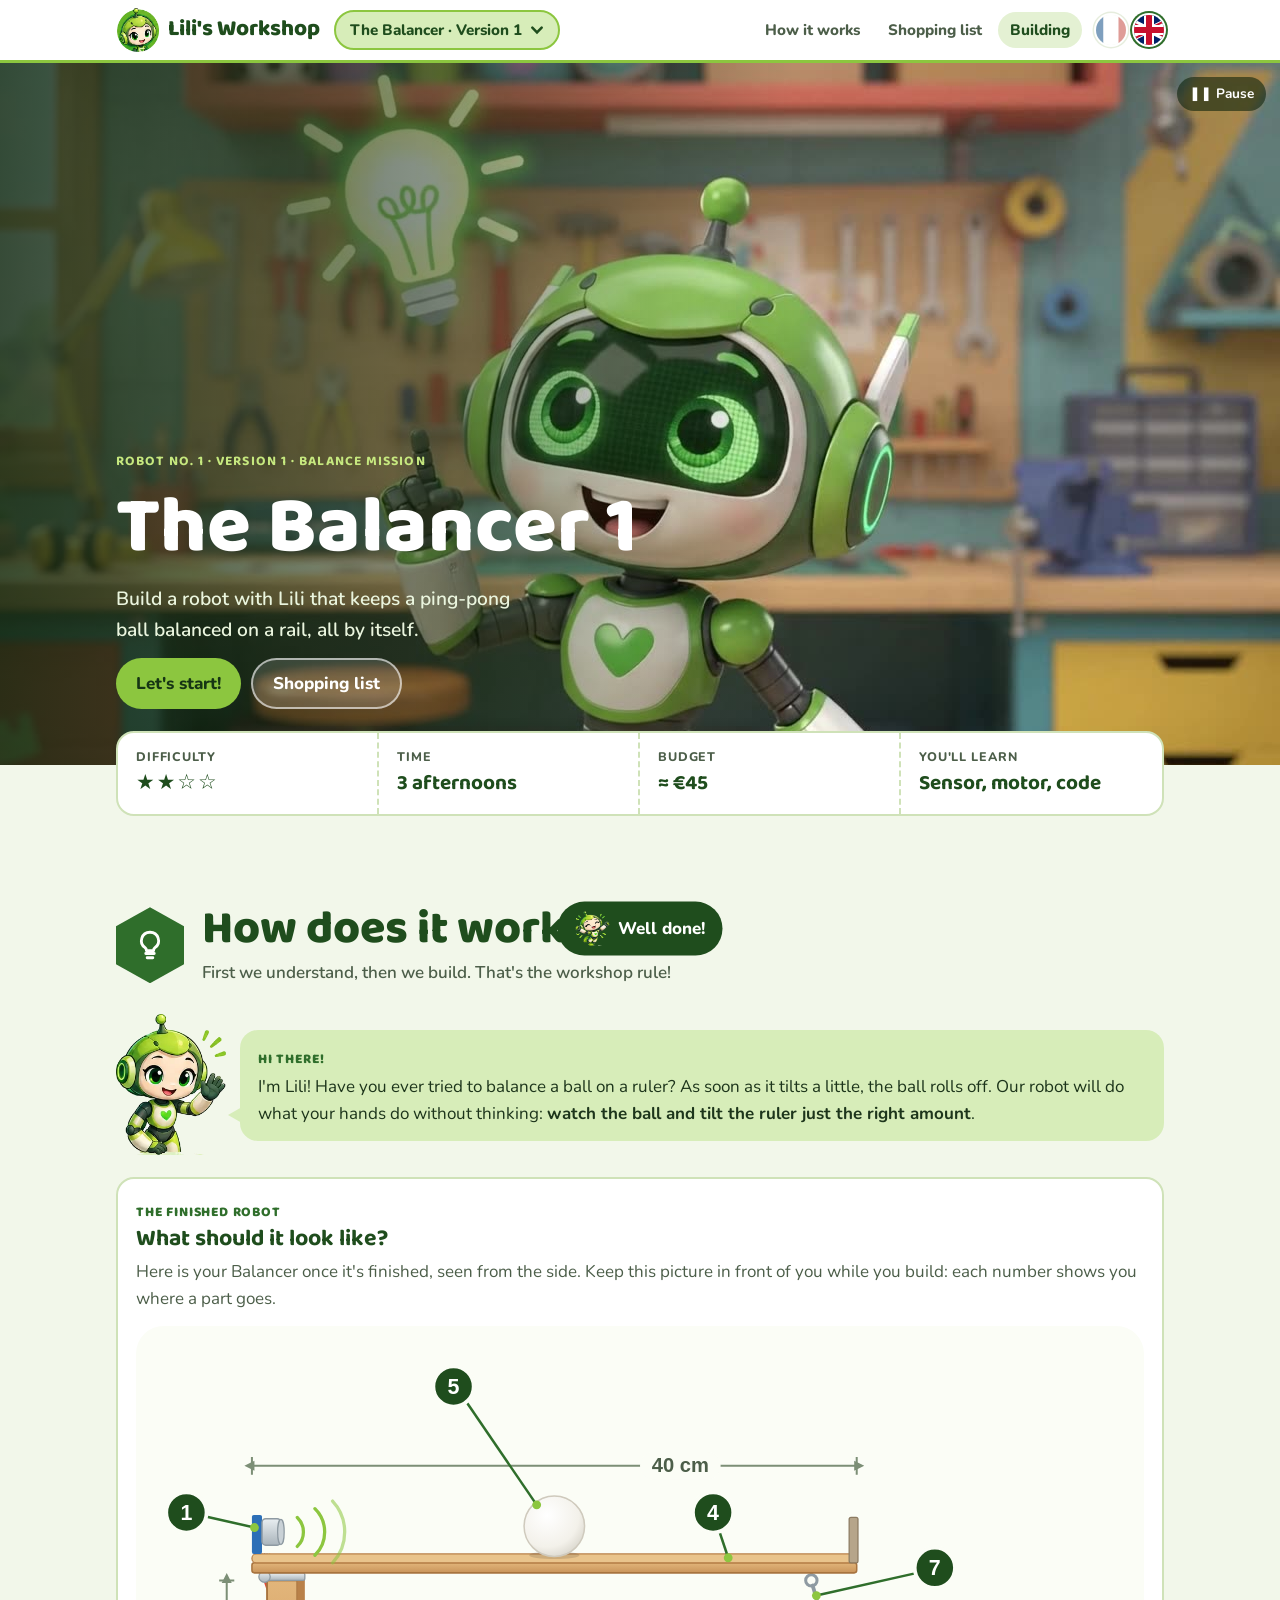
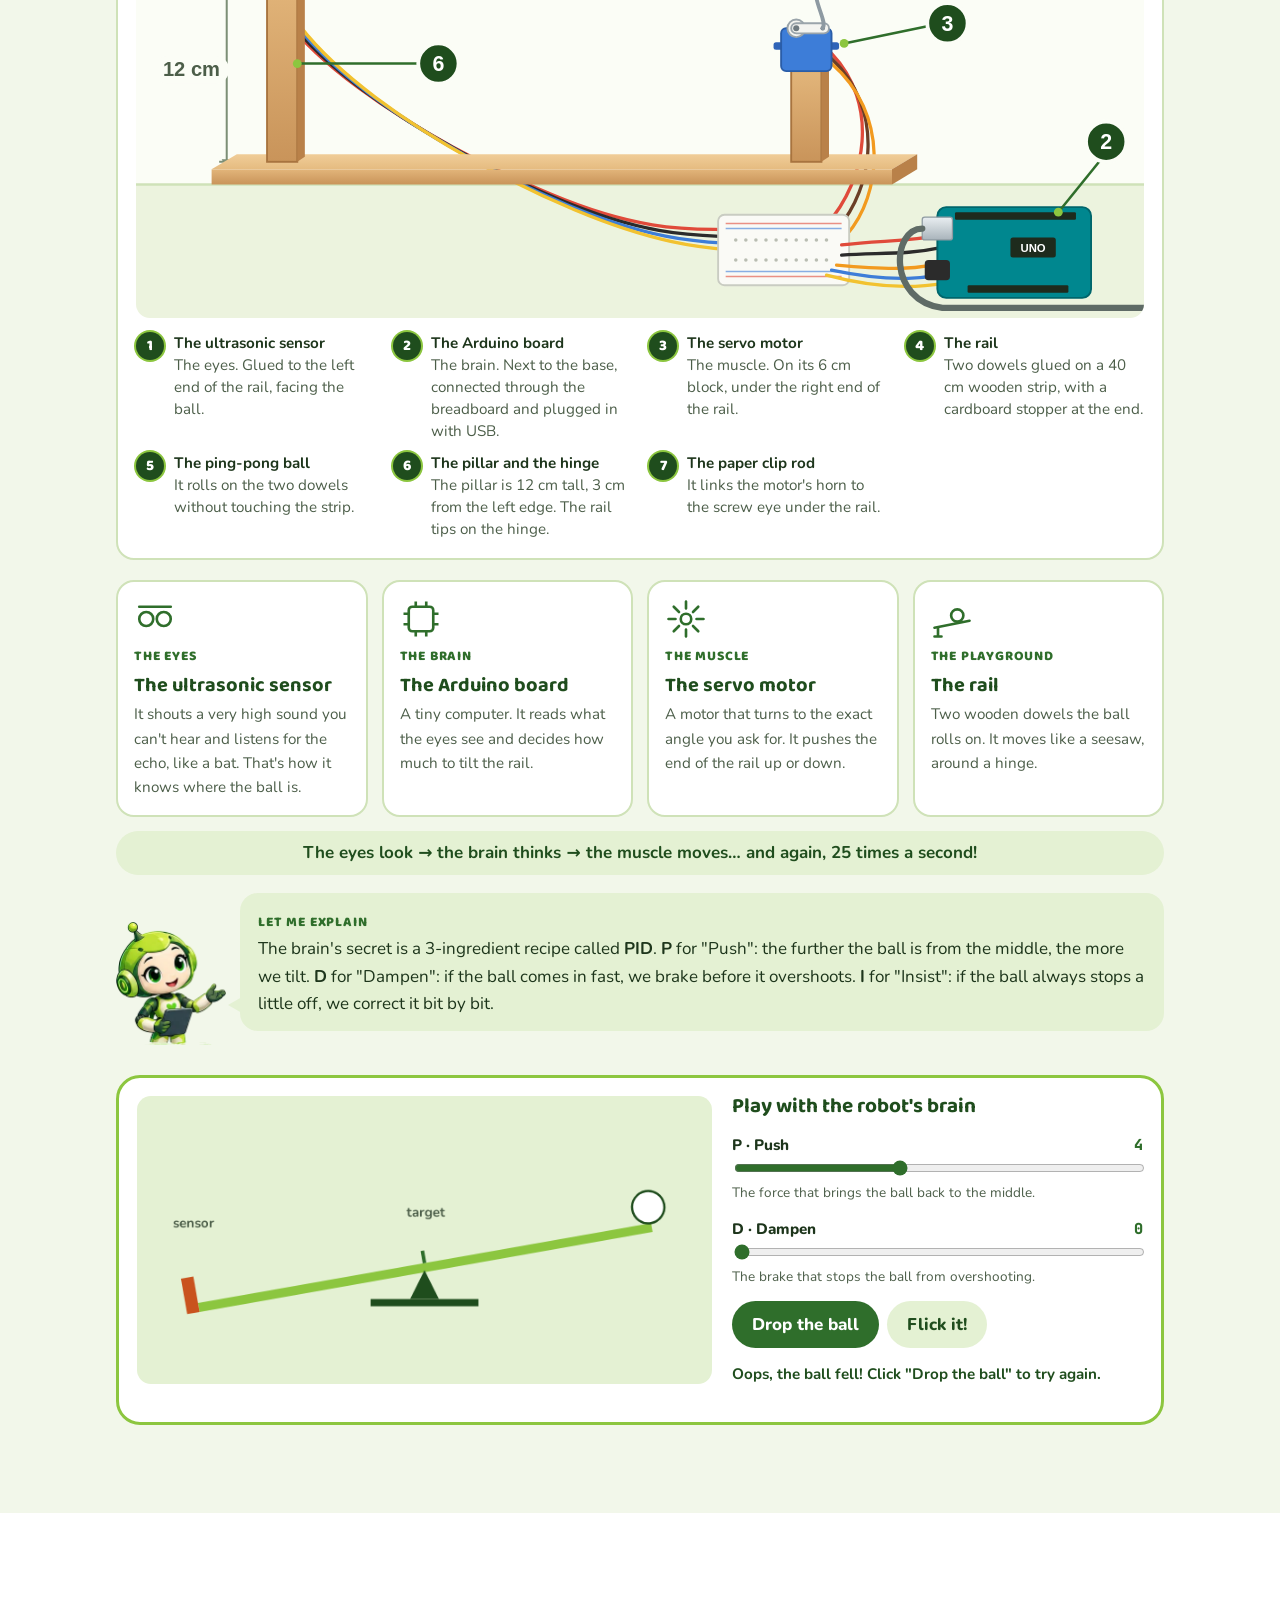
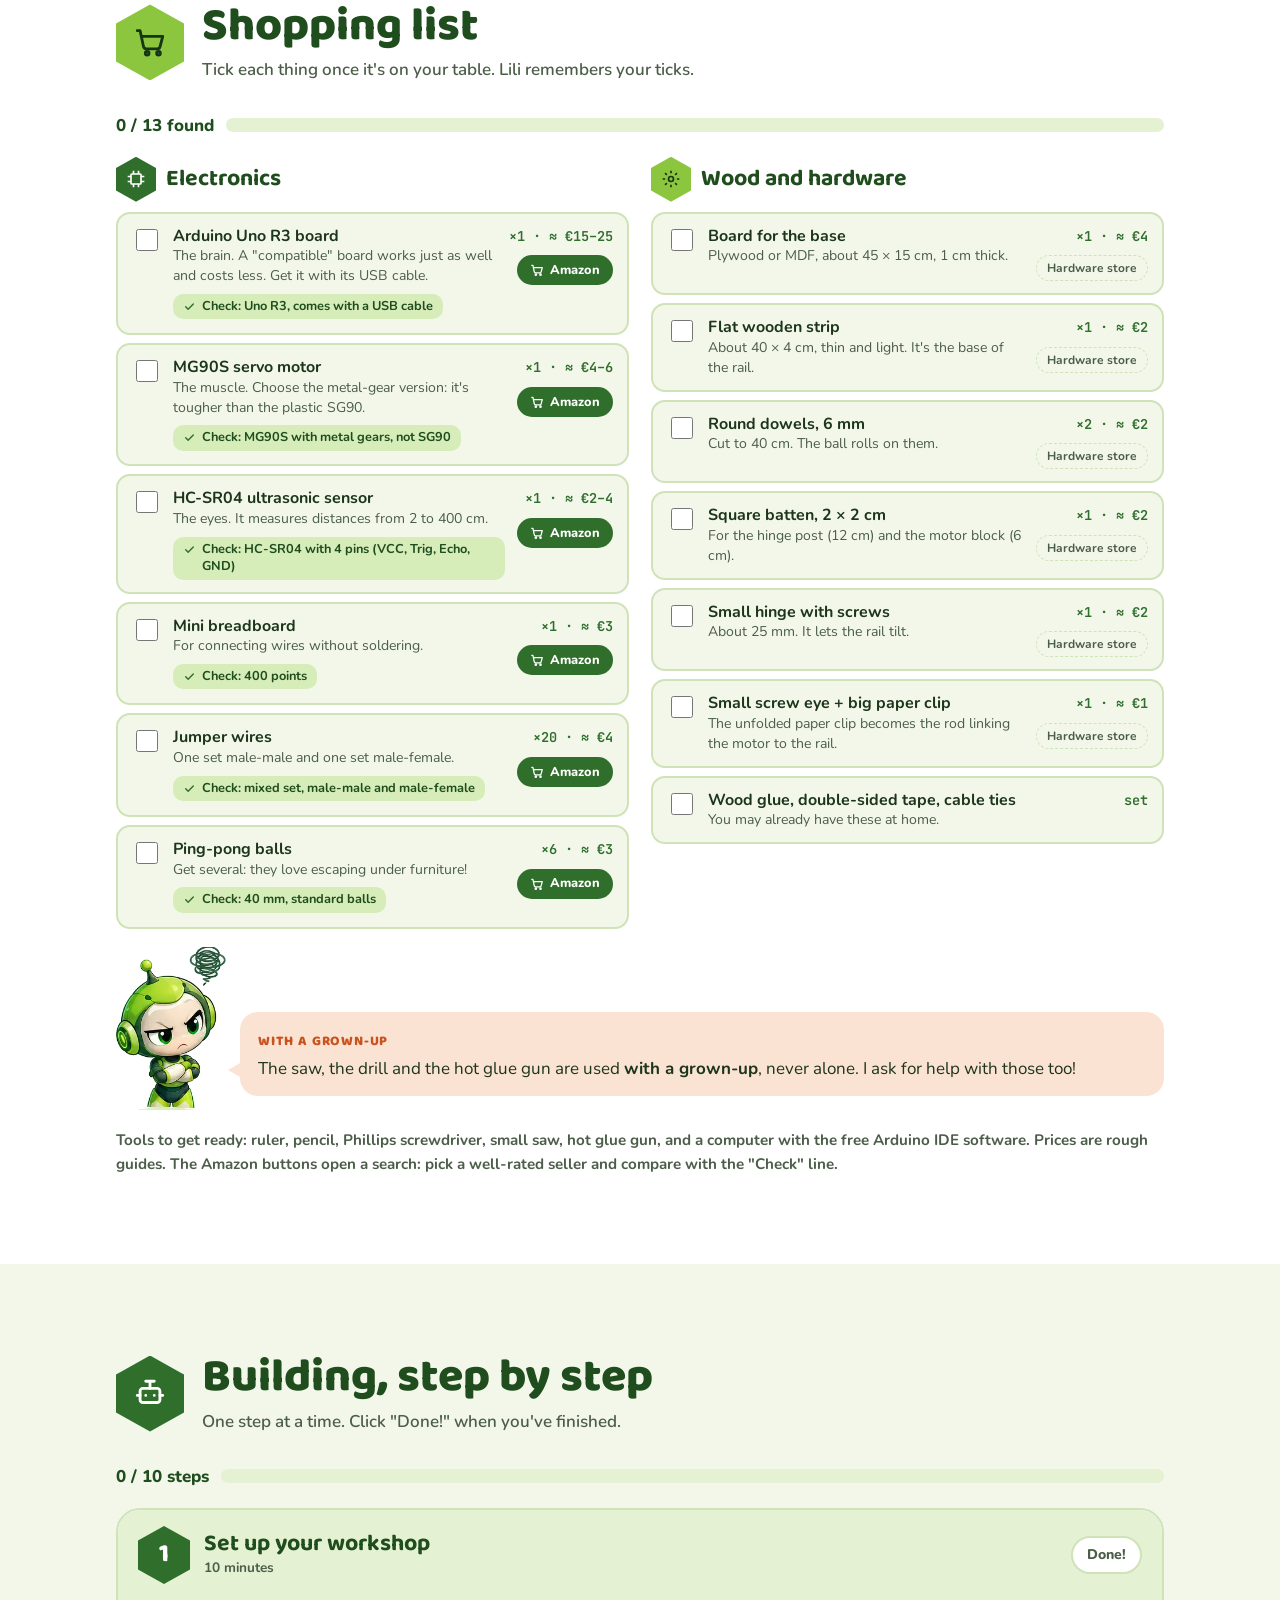
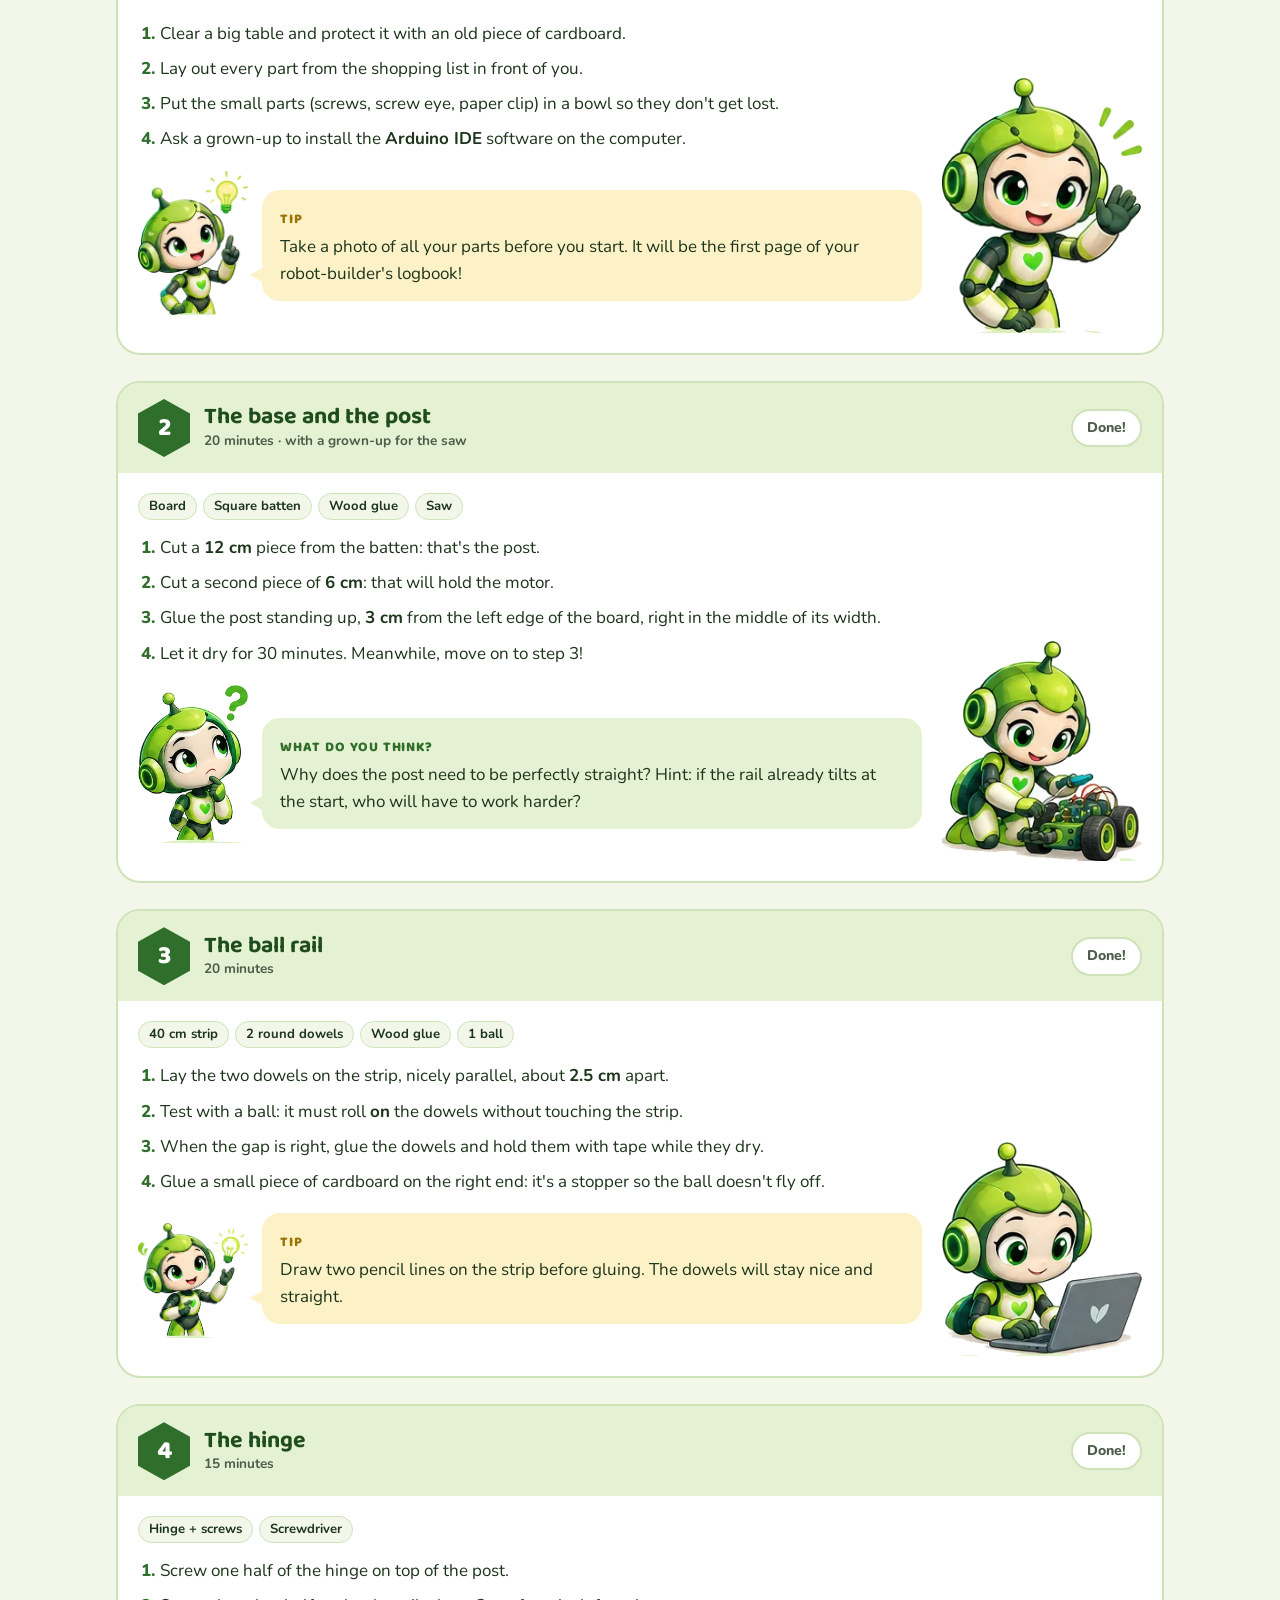
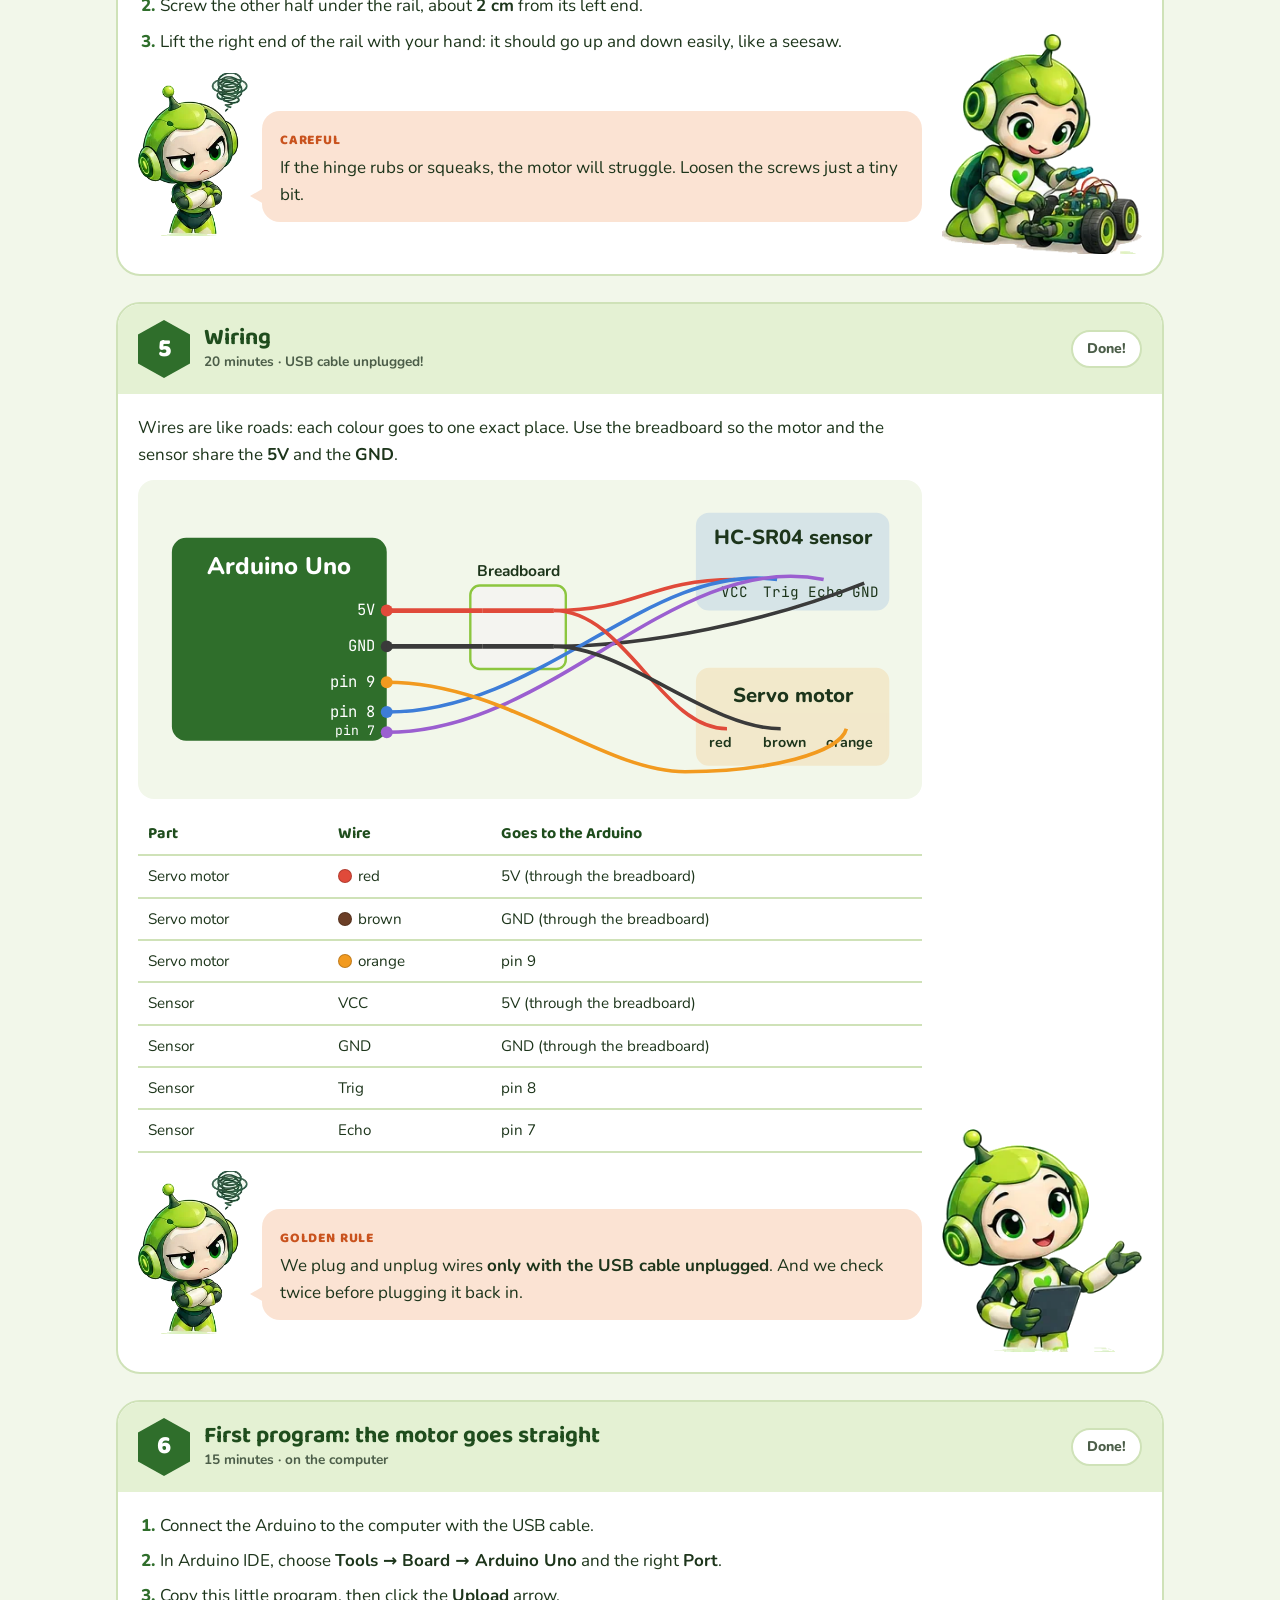
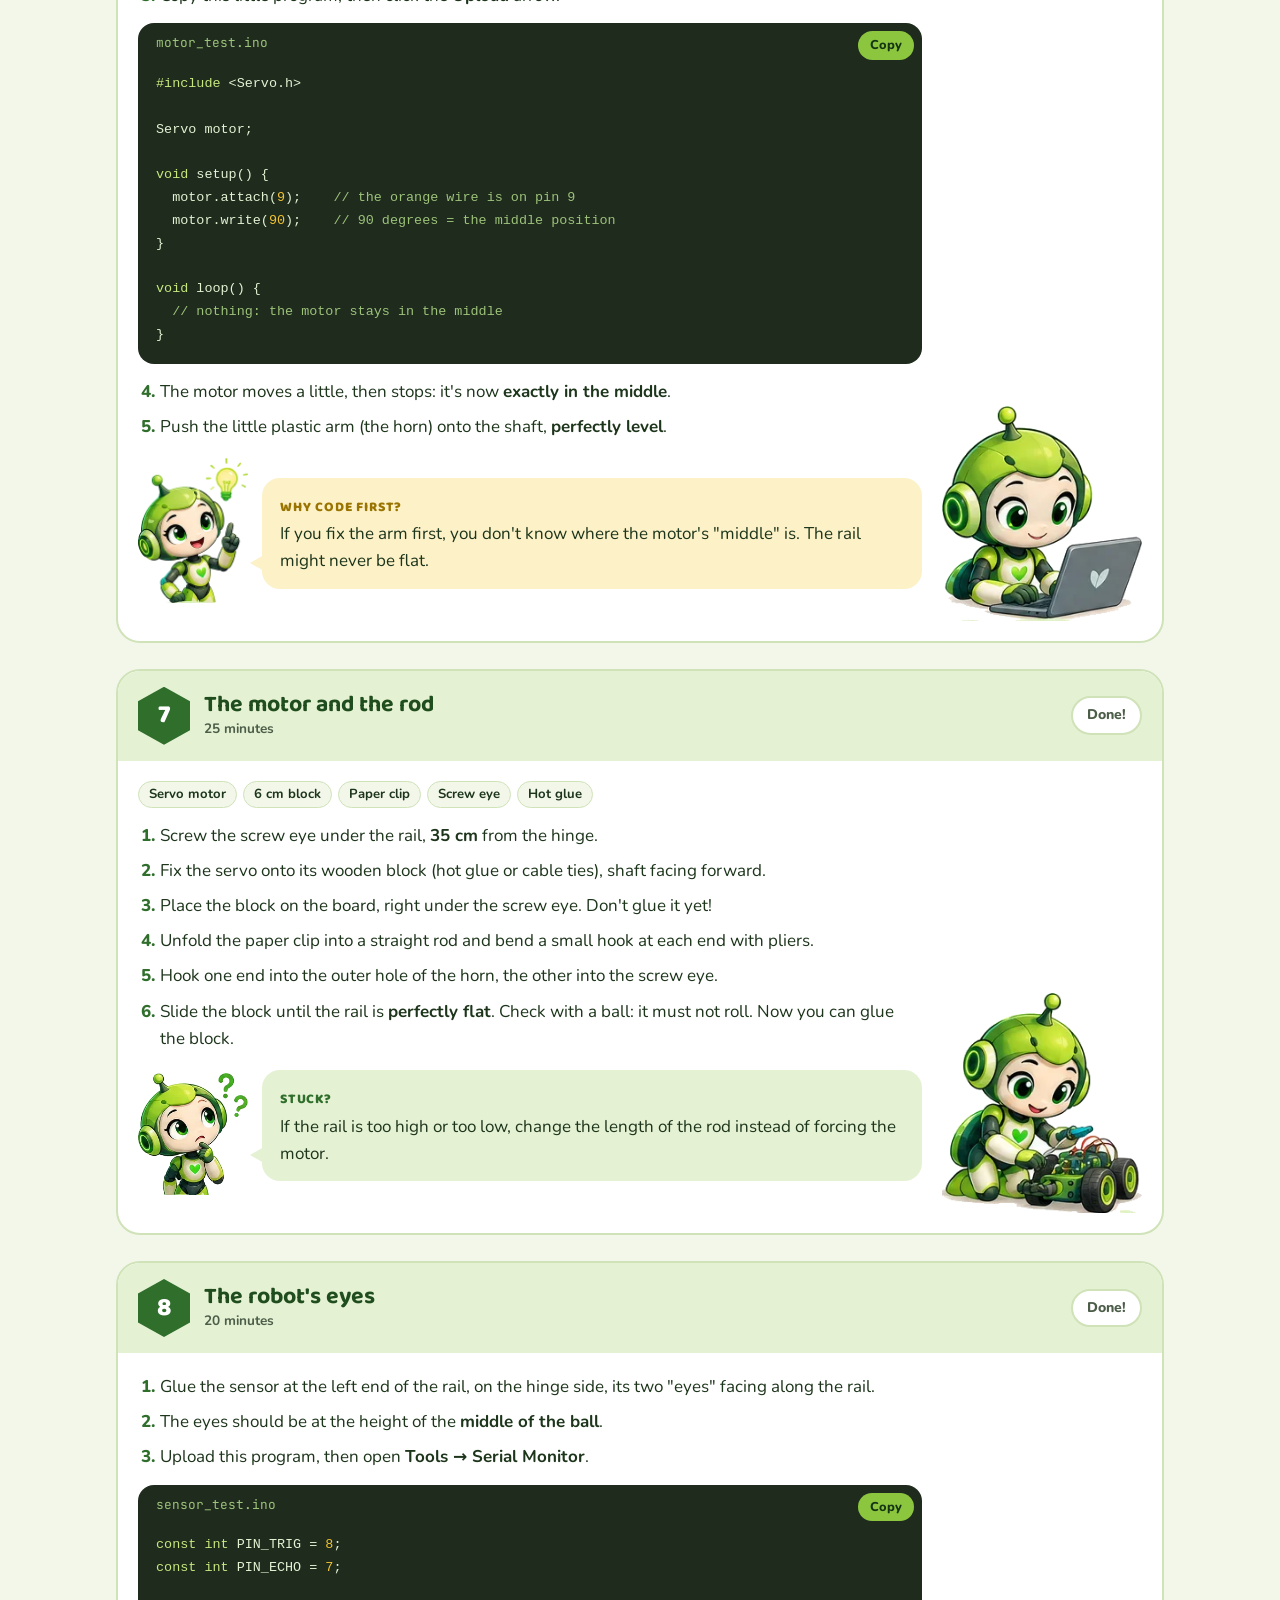
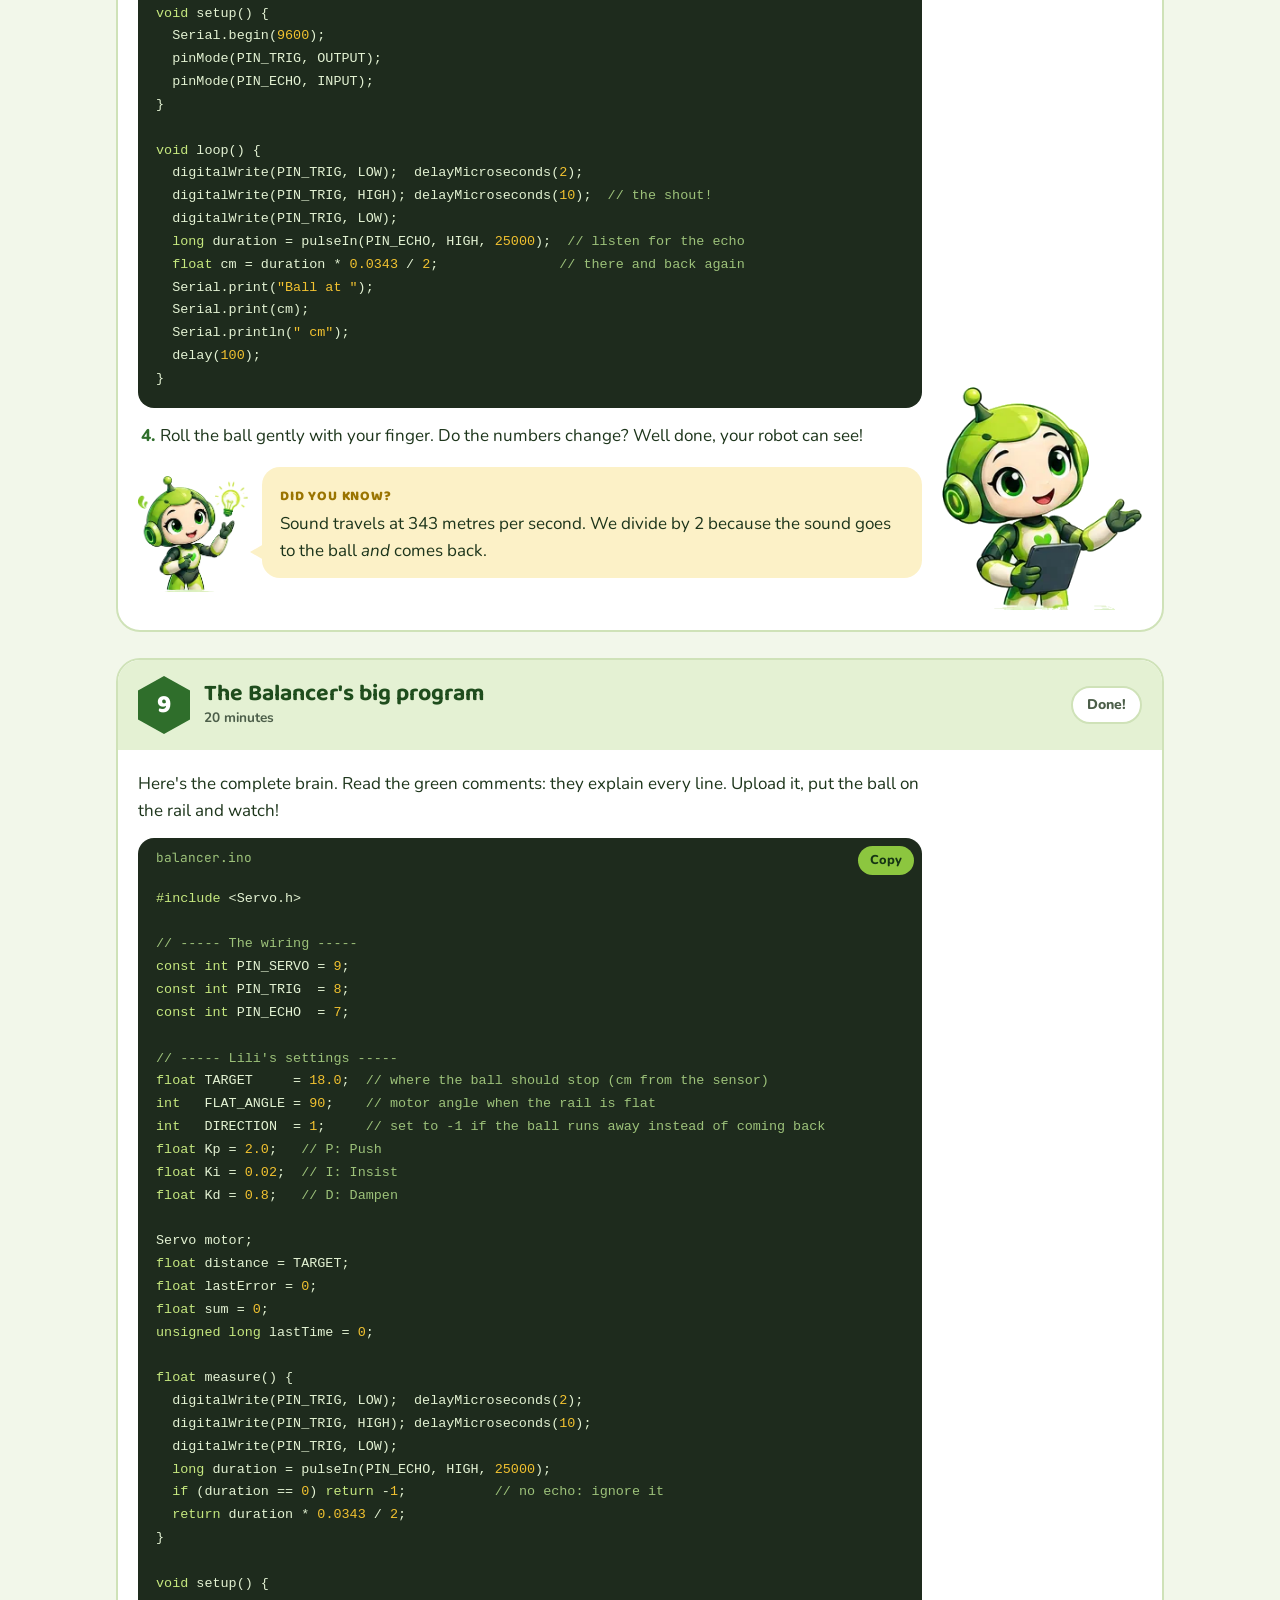
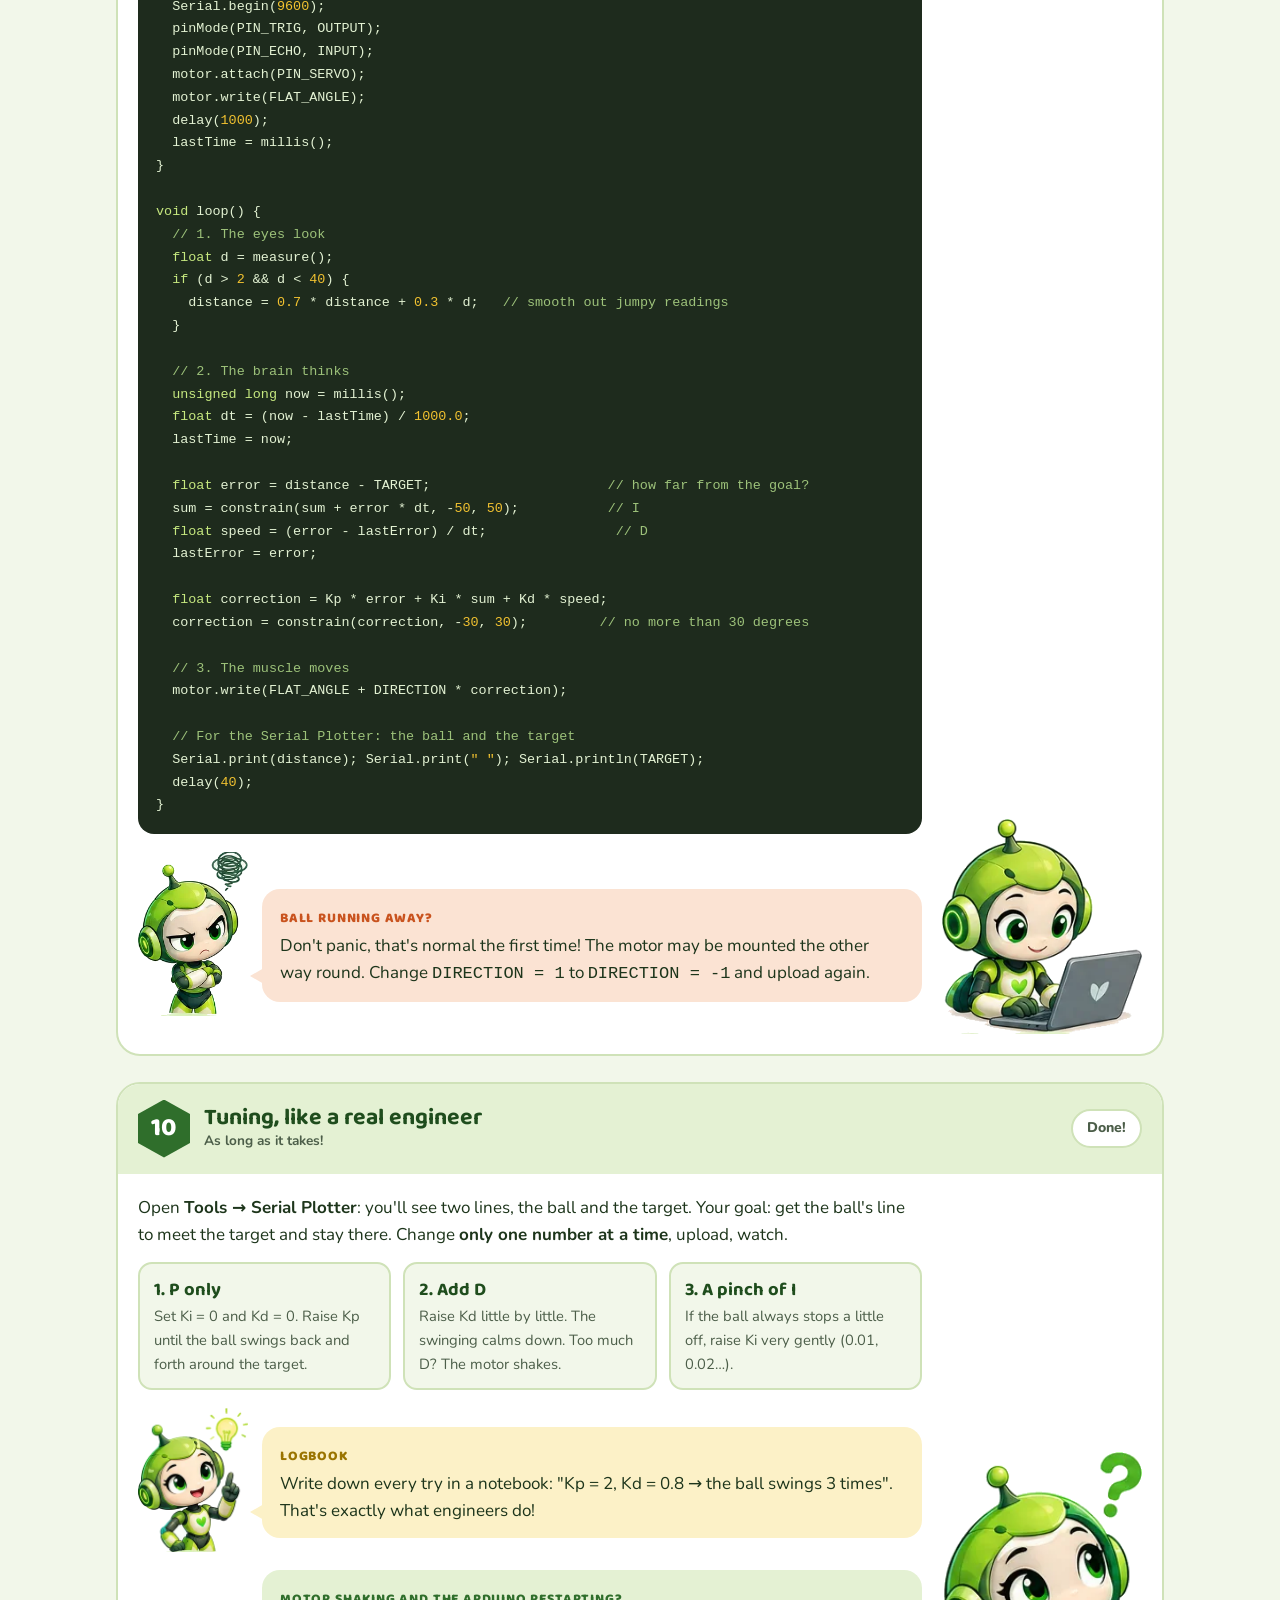
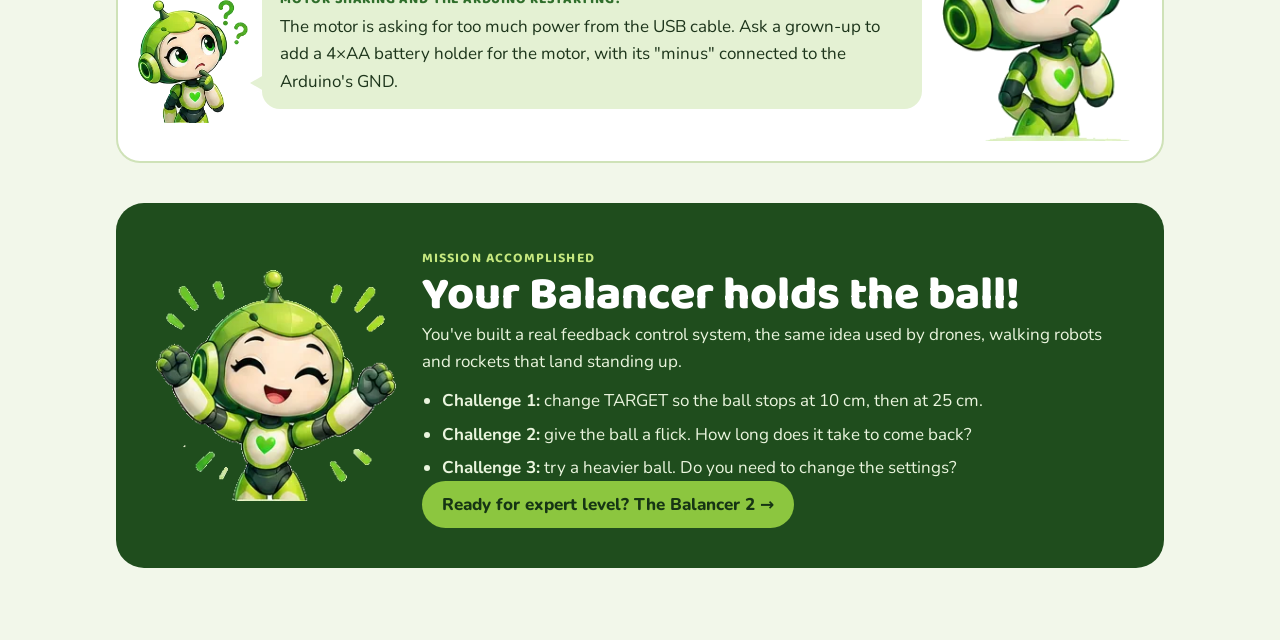
==== en/index.html @ 038a300b "Ajoute L'Enseigne lumineuse 2 : le panneau défilant (très facile) - Nouvelle page panneau.html + en/" ====
<!doctype html>
<html lang="en">
<head>
<meta charset="utf-8">
<meta name="viewport" content="width=device-width, initial-scale=1, viewport-fit=cover">
<title>Lili's Workshop</title>
<meta name="description" content="Lili's Workshop: robots to build as a family, explained step by step for kids.">
<link rel="icon" href="../assets/lili-avatar.webp" type="image/webp">
<link rel="alternate" hreflang="fr" href="../index.html">
<link rel="preconnect" href="https://fonts.googleapis.com">
<link rel="preconnect" href="https://fonts.gstatic.com" crossorigin>
<link rel="stylesheet" href="https://fonts.googleapis.com/css2?family=Baloo+2:wght@500;700;800&family=Nunito:wght@400;600;700;800&family=JetBrains+Mono:wght@400;600&display=swap">
<link rel="stylesheet" href="../assets/atelier.css?v=5">
<style>:root{color-scheme:light;padding-top:env(safe-area-inset-top,0px);padding-bottom:env(safe-area-inset-bottom,0px)}body{margin:0}img{max-width:100%}[hidden]{display:none!important}</style>
</head>
<body>
<header class="topbar">
  <div class="wrap">
    <a class="brand" href="#top"><img src="../assets/lili-avatar.webp" alt="">Lili's Workshop</a>
    <div class="picker">
      <button class="picker-btn" id="pickerBtn" aria-expanded="false" aria-controls="pickerMenu">The Balancer · Version 1<svg viewBox="0 0 12 12" fill="none" stroke="currentColor" stroke-width="2.2" stroke-linecap="round"><path d="M2 4l4 4 4-4"/></svg>
      </button>
      <div class="picker-menu" id="pickerMenu" hidden>
        <a class="robot-opt is-current" href="#top">
          <span class="ico"><svg viewBox="0 0 48 48" width="40"><circle cx="24" cy="16" r="7" fill="#F4F4F0" stroke="#2F6E2B" stroke-width="2"/><rect x="4" y="25" width="40" height="5" rx="2.5" fill="#8CC63F" transform="rotate(-8 24 27)"/><path d="M24 30v12M16 42h16" stroke="#2F6E2B" stroke-width="3" stroke-linecap="round"/></svg></span>
          <span><b>The Balancer · Version 1</b><small>A ping-pong ball balanced on a rail</small></span>
        </a>
        <a class="robot-opt" href="plateau.html">
          <span class="ico"><svg viewBox="0 0 48 48" width="40"><circle cx="24" cy="10" r="5" fill="#F4F4F0" stroke="#2F6E2B" stroke-width="2"/><ellipse cx="24" cy="19" rx="19" ry="4.5" fill="#8CC63F" stroke="#2F6E2B" stroke-width="2" transform="rotate(-6 24 19)"/><path d="M11 23l-3 17M24 24v16M37 21l3 19M5 41h38" stroke="#2F6E2B" stroke-width="3" stroke-linecap="round"/></svg></span>
          <span><b>The Balancer · Version 2</b><small>A ball on a plate, 3 motors · expert level</small></span>
        </a>
        <a class="robot-opt" href="enseigne.html">
          <span class="ico"><svg viewBox="0 0 48 48" width="40"><rect x="4" y="12" width="40" height="24" rx="5" fill="#1F4D1D"/><text x="24" y="30" text-anchor="middle" font-family="Baloo 2, sans-serif" font-weight="800" font-size="15" fill="#C6E87F">ABC</text></svg></span>
          <span><b>The Light-up Sign · Version 1</b><small>Your name in 3D-printed letters that glow</small></span>
        </a>
        <a class="robot-opt" href="panneau.html">
          <span class="ico"><svg viewBox="0 0 48 48" width="40"><rect x="4" y="12" width="40" height="24" rx="5" fill="#1F4D1D"/><text x="24" y="30" text-anchor="middle" font-family="Baloo 2, sans-serif" font-weight="800" font-size="15" fill="#C6E87F">ABC</text></svg></span>
          <span><b>The Light-up Sign · Version 2</b><small>Your messages scrolling · very easy</small></span>
        </a>
        <a class="robot-opt" href="rouleur.html">
          <span class="ico"><svg viewBox="0 0 48 48" width="40"><rect x="8" y="16" width="32" height="16" rx="5" fill="#8CC63F" stroke="#1F4D1D" stroke-width="2"/><rect x="18" y="9" width="12" height="7" rx="2" fill="#3D7DD8"/><circle cx="14" cy="34" r="6" fill="#1F4D1D"/><circle cx="34" cy="34" r="6" fill="#1F4D1D"/></svg></span>
          <span><b>The Roller</b><small>It drives and avoids obstacles by itself</small></span>
        </a>
        <span class="robot-opt locked" aria-disabled="true">
          <span class="ico"><svg viewBox="0 0 48 48" width="34"><rect x="10" y="20" width="28" height="22" rx="5" fill="none" stroke="currentColor" stroke-width="3"/><path d="M16 20v-6a8 8 0 0116 0v6" fill="none" stroke="currentColor" stroke-width="3"/></svg></span>
          <span><b>Mystery</b><small>Unlocks once you've finished the Roller</small></span>
        </span>
      </div>
    </div>
    <nav class="navlinks" aria-label="Chapters">
      <a href="#comprendre">How it works</a>
      <a href="#courses">Shopping list</a>
      <a href="#montage">Building</a>
    </nav>
    <nav class="lang" aria-label="Language"><a href="../index.html" lang="fr" hreflang="fr" title="Français" aria-label="Français"><svg viewBox="0 0 3 2" preserveAspectRatio="xMidYMid slice" aria-hidden="true"><rect width="1" height="2" fill="#0055A4"/><rect x="1" width="1" height="2" fill="#FFFFFF"/><rect x="2" width="1" height="2" fill="#EF4135"/></svg></a><a href="index.html" lang="en" hreflang="en" title="English" aria-label="English" aria-current="true"><svg viewBox="0 0 60 30" preserveAspectRatio="xMidYMid slice" aria-hidden="true"><clipPath id="ukT"><path d="M30,15h30v15zv15h-30zh-30v-15zv-15h30z"/></clipPath><rect width="60" height="30" fill="#012169"/><path d="M0,0L60,30M60,0L0,30" stroke="#FFFFFF" stroke-width="6"/><path d="M0,0L60,30M60,0L0,30" clip-path="url(#ukT)" stroke="#C8102E" stroke-width="4"/><path d="M30,0v30M0,15h60" stroke="#FFFFFF" stroke-width="10"/><path d="M30,0v30M0,15h60" stroke="#C8102E" stroke-width="6"/></svg></a></nav>
  </div>
</header>

<main id="top">
  <div class="hero">
    <video id="heroVideo" src="../assets/banner.mp4?v=4" poster="../assets/banner-poster.jpg" autoplay muted loop playsinline aria-label="Lili building a robot in her workshop"></video>
    <button class="vid-toggle" id="vidToggle" type="button">❚❚ Pause</button>
    <div class="hero-text">
      <div class="wrap">
        <span class="eyebrow">Robot no. 1 · Version 1 · Balance mission</span>
        <h1>The Balancer 1</h1>
        <p class="lead">Build a robot with Lili that keeps a ping-pong ball balanced on a rail, all by itself.</p>
        <div class="hero-cta">
          <a class="btn btn-lime" href="#comprendre">Let's start!</a>
          <a class="btn btn-ghost" href="#courses">Shopping list</a>
        </div>
      </div>
    </div>
  </div>

  <div class="wrap">
    <div class="facts">
      <div><span>Difficulty</span><b class="stars">★★☆☆</b></div>
      <div><span>Time</span><b>3 afternoons</b></div>
      <div><span>Budget</span><b>≈ €45</b></div>
      <div><span>You'll learn</span><b>Sensor, motor, code</b></div>
    </div>
  </div>

  <!-- ===================== HOW IT WORKS ===================== -->
  <section class="chap" id="comprendre">
    <div class="wrap">
      <div class="chap-head">
        <div class="hex"><svg viewBox="0 0 24 24" fill="none" stroke="currentColor" stroke-width="2" stroke-linecap="round" stroke-linejoin="round"><path d="M9 18h6M10 21h4M12 3a6 6 0 00-3.5 10.9c.6.5 1 1.2 1 2.1h5c0-.9.4-1.6 1-2.1A6 6 0 0012 3z"/></svg></div>
        <div><h2>How does it work?</h2><p>First we understand, then we build. That's the workshop rule!</p></div>
      </div>

      <div class="lili">
        <img src="../assets/lili-coucou.webp" alt="Lili waving">
        <div class="bubble"><span class="tag">Hi there!</span><p>I'm Lili! Have you ever tried to balance a ball on a ruler? As soon as it tilts a little, the ball rolls off. Our robot will do what your hands do without thinking: <strong>watch the ball and tilt the ruler just the right amount</strong>.</p></div>
      </div>

      <!-- À quoi doit-il ressembler ? -->
      <figure class="look" id="apercu">
        <div class="look-head"><span class="role">The finished robot</span><h3>What should it look like?</h3><p>Here is your Balancer once it's finished, seen from the side. Keep this picture in front of you while you build: each number shows you where a part goes.</p></div>
        <a class="look-pic" href="../assets/look-equilibriste.svg" target="_blank" rel="noopener" title="Open the picture full size"><img src="../assets/look-equilibriste.svg" alt="The finished Balancer seen from the side: base, pillar, rail with the ball, sensor, servo, breadboard and Arduino" width="800" height="470" loading="lazy"></a>
        <p class="look-zoom">Tap the picture to see it bigger.</p>
        <ol class="look-key">
          <li><span><b>The ultrasonic sensor</b>The eyes. Glued to the left end of the rail, facing the ball.</span></li>
          <li><span><b>The Arduino board</b>The brain. Next to the base, connected through the breadboard and plugged in with USB.</span></li>
          <li><span><b>The servo motor</b>The muscle. On its 6 cm block, under the right end of the rail.</span></li>
          <li><span><b>The rail</b>Two dowels glued on a 40 cm wooden strip, with a cardboard stopper at the end.</span></li>
          <li><span><b>The ping-pong ball</b>It rolls on the two dowels without touching the strip.</span></li>
          <li><span><b>The pillar and the hinge</b>The pillar is 12 cm tall, 3 cm from the left edge. The rail tips on the hinge.</span></li>
          <li><span><b>The paper clip rod</b>It links the motor's horn to the screw eye under the rail.</span></li>
        </ol>
      </figure>

      <div class="how">
        <div class="how-card">
          <svg viewBox="0 0 48 48" fill="none" stroke="currentColor" stroke-width="3" stroke-linecap="round"><circle cx="14" cy="24" r="8"/><circle cx="34" cy="24" r="8"/><path d="M6 10h36"/></svg>
          <span class="role">The eyes</span><h3>The ultrasonic sensor</h3>
          <p>It shouts a very high sound you can't hear and listens for the echo, like a bat. That's how it knows where the ball is.</p>
        </div>
        <div class="how-card">
          <svg viewBox="0 0 48 48" fill="none" stroke="currentColor" stroke-width="3" stroke-linejoin="round"><rect x="10" y="10" width="28" height="28" rx="4"/><path d="M18 4v6M30 4v6M18 38v6M30 38v6M4 18h6M4 30h6M38 18h6M38 30h6"/></svg>
          <span class="role">The brain</span><h3>The Arduino board</h3>
          <p>A tiny computer. It reads what the eyes see and decides how much to tilt the rail.</p>
        </div>
        <div class="how-card">
          <svg viewBox="0 0 48 48" fill="none" stroke="currentColor" stroke-width="3" stroke-linecap="round"><circle cx="24" cy="24" r="6"/><path d="M24 4v8M24 36v8M4 24h8M36 24h8M10 10l6 6M32 32l6 6M38 10l-6 6M16 32l-6 6"/></svg>
          <span class="role">The muscle</span><h3>The servo motor</h3>
          <p>A motor that turns to the exact angle you ask for. It pushes the end of the rail up or down.</p>
        </div>
        <div class="how-card">
          <svg viewBox="0 0 48 48" fill="none" stroke="currentColor" stroke-width="3" stroke-linecap="round"><path d="M4 34l40-8"/><circle cx="30" cy="20" r="7"/><path d="M8 34v10M4 44h8"/></svg>
          <span class="role">The playground</span><h3>The rail</h3>
          <p>Two wooden dowels the ball rolls on. It moves like a seesaw, around a hinge.</p>
        </div>
      </div>
      <p class="loop-line">The eyes look → the brain thinks → the muscle moves… and again, 25 times a second!</p>

      <div class="lili ask">
        <img src="../assets/lili-explique.webp" alt="Lili explaining with a tablet">
        <div class="bubble"><span class="tag">Let me explain</span><p>The brain's secret is a 3-ingredient recipe called <strong>PID</strong>. <strong>P</strong> for "Push": the further the ball is from the middle, the more we tilt. <strong>D</strong> for "Dampen": if the ball comes in fast, we brake before it overshoots. <strong>I</strong> for "Insist": if the ball always stops a little off, we correct it bit by bit.</p></div>
      </div>

      <!-- Simulator -->
      <div class="sim">
        <canvas id="simCanvas" width="640" height="320" aria-label="Simulation of the rail and the ball"></canvas>
        <div class="sim-ctrl">
          <h3>Play with the robot's brain</h3>
          <div class="slider">
            <label for="kp">P · Push <output id="kpOut">4</output></label>
            <input type="range" id="kp" min="0" max="10" step="0.5" value="4">
            <small>The force that brings the ball back to the middle.</small>
          </div>
          <div class="slider">
            <label for="kd">D · Dampen <output id="kdOut">0</output></label>
            <input type="range" id="kd" min="0" max="5" step="0.25" value="0">
            <small>The brake that stops the ball from overshooting.</small>
          </div>
          <div class="row">
            <button class="btn btn-green" id="simDrop" type="button">Drop the ball</button>
            <button class="btn btn-soft" id="simPush" type="button">Flick it!</button>
          </div>
          <p class="sim-msg" id="simMsg">Try with D at zero: the ball keeps swinging back and forth. Now raise D little by little…</p>
        </div>
      </div>
    </div>
  </section>

  <!-- ===================== SHOPPING ===================== -->
  <section class="chap chap-alt" id="courses">
    <div class="wrap">
      <div class="chap-head">
        <div class="hex lime"><svg viewBox="0 0 24 24" fill="none" stroke="currentColor" stroke-width="2" stroke-linecap="round" stroke-linejoin="round"><path d="M3 4h2l2.4 11.2a2 2 0 002 1.6h7.7a2 2 0 002-1.5L21 8H6"/><circle cx="10" cy="20" r="1.3"/><circle cx="18" cy="20" r="1.3"/></svg></div>
        <div><h2>Shopping list</h2><p>Tick each thing once it's on your table. Lili remembers your ticks.</p></div>
      </div>

      <div class="progress"><span id="shopCount">0 / 0 found</span><div class="bar"><i id="shopBar"></i></div></div>

      <div class="shop">
        <div class="shop-group">
          <h3><span class="hex"><svg viewBox="0 0 24 24" fill="none" stroke="currentColor" stroke-width="2"><rect x="6" y="6" width="12" height="12" rx="1"/><path d="M9 2v4M15 2v4M9 18v4M15 18v4M2 9h4M2 15h4M18 9h4M18 15h4"/></svg></span>Electronics</h3>
          <ul class="items" id="shopElec"></ul>
        </div>
        <div class="shop-group">
          <h3><span class="hex lime"><svg viewBox="0 0 24 24" fill="none" stroke="currentColor" stroke-width="2"><circle cx="12" cy="12" r="3"/><path d="M12 2v3M12 19v3M2 12h3M19 12h3M4.9 4.9l2.1 2.1M17 17l2.1 2.1M19.1 4.9L17 7M7 17l-2.1 2.1"/></svg></span>Wood and hardware</h3>
          <ul class="items" id="shopWood"></ul>
        </div>
      </div>

      <div class="lili warn">
        <img src="../assets/lili-pas-contente.webp" alt="Lili with her arms crossed">
        <div class="bubble"><span class="tag">With a grown-up</span><p>The saw, the drill and the hot glue gun are used <strong>with a grown-up</strong>, never alone. I ask for help with those too!</p></div>
      </div>
      <p class="total">Tools to get ready: ruler, pencil, Phillips screwdriver, small saw, hot glue gun, and a computer with the free <strong>Arduino IDE</strong> software. Prices are rough guides. The Amazon buttons open a search: pick a well-rated seller and compare with the "Check" line.</p>
    </div>
  </section>

  <!-- ===================== BUILDING ===================== -->
  <section class="chap" id="montage">
    <div class="wrap">
      <div class="chap-head">
        <div class="hex"><svg viewBox="0 0 24 24" fill="none" stroke="currentColor" stroke-width="2" stroke-linecap="round" stroke-linejoin="round"><rect x="5" y="8" width="14" height="10" rx="2"/><path d="M12 8V4M9 3h6M9 13h.01M15 13h.01M3 13h2M19 13h2"/></svg></div>
        <div><h2>Building, step by step</h2><p>One step at a time. Click "Done!" when you've finished.</p></div>
      </div>
      <div class="progress"><span id="stepCount">0 / 0 steps</span><div class="bar"><i id="stepBar"></i></div></div>

      <div class="steps">

        <article class="step" data-step="1">
          <div class="step-head"><span class="num">1</span><div><h3>Set up your workshop</h3><small>10 minutes</small></div><button class="done-btn" type="button">Done!</button></div>
          <div class="step-body"><div>
            <ol>
              <li>Clear a big table and protect it with an old piece of cardboard.</li>
              <li>Lay out every part from the shopping list in front of you.</li>
              <li>Put the small parts (screws, screw eye, paper clip) in a bowl so they don't get lost.</li>
              <li>Ask a grown-up to install the <strong>Arduino IDE</strong> software on the computer.</li>
            </ol>
            <div class="lili tip"><img src="../assets/lili-idee.webp" alt=""><div class="bubble"><span class="tag">Tip</span><p>Take a photo of all your parts before you start. It will be the first page of your robot-builder's logbook!</p></div></div>
          </div><img class="pose" src="../assets/lili-coucou.webp" alt=""></div>
        </article>

        <article class="step" data-step="2">
          <div class="step-head"><span class="num">2</span><div><h3>The base and the post</h3><small>20 minutes · with a grown-up for the saw</small></div><button class="done-btn" type="button">Done!</button></div>
          <div class="step-body"><div>
            <div class="need"><span>Board</span><span>Square batten</span><span>Wood glue</span><span>Saw</span></div>
            <ol>
              <li>Cut a <strong>12 cm</strong> piece from the batten: that's the post.</li>
              <li>Cut a second piece of <strong>6 cm</strong>: that will hold the motor.</li>
              <li>Glue the post standing up, <strong>3 cm</strong> from the left edge of the board, right in the middle of its width.</li>
              <li>Let it dry for 30 minutes. Meanwhile, move on to step 3!</li>
            </ol>
            <div class="lili ask"><img src="../assets/lili-reflexion.webp" alt=""><div class="bubble"><span class="tag">What do you think?</span><p>Why does the post need to be perfectly straight? Hint: if the rail already tilts at the start, who will have to work harder?</p></div></div>
          </div><img class="pose" src="../assets/lili-construit.webp" alt=""></div>
        </article>

        <article class="step" data-step="3">
          <div class="step-head"><span class="num">3</span><div><h3>The ball rail</h3><small>20 minutes</small></div><button class="done-btn" type="button">Done!</button></div>
          <div class="step-body"><div>
            <div class="need"><span>40 cm strip</span><span>2 round dowels</span><span>Wood glue</span><span>1 ball</span></div>
            <ol>
              <li>Lay the two dowels on the strip, nicely parallel, about <strong>2.5 cm</strong> apart.</li>
              <li>Test with a ball: it must roll <strong>on</strong> the dowels without touching the strip.</li>
              <li>When the gap is right, glue the dowels and hold them with tape while they dry.</li>
              <li>Glue a small piece of cardboard on the right end: it's a stopper so the ball doesn't fly off.</li>
            </ol>
            <div class="lili tip"><img src="../assets/lili-mon-idee.webp" alt=""><div class="bubble"><span class="tag">Tip</span><p>Draw two pencil lines on the strip before gluing. The dowels will stay nice and straight.</p></div></div>
          </div><img class="pose" src="../assets/lili-concentree.webp" alt=""></div>
        </article>

        <article class="step" data-step="4">
          <div class="step-head"><span class="num">4</span><div><h3>The hinge</h3><small>15 minutes</small></div><button class="done-btn" type="button">Done!</button></div>
          <div class="step-body"><div>
            <div class="need"><span>Hinge + screws</span><span>Screwdriver</span></div>
            <ol>
              <li>Screw one half of the hinge on top of the post.</li>
              <li>Screw the other half under the rail, about <strong>2 cm</strong> from its left end.</li>
              <li>Lift the right end of the rail with your hand: it should go up and down easily, like a seesaw.</li>
            </ol>
            <div class="lili warn"><img src="../assets/lili-pas-contente.webp" alt=""><div class="bubble"><span class="tag">Careful</span><p>If the hinge rubs or squeaks, the motor will struggle. Loosen the screws just a tiny bit.</p></div></div>
          </div><img class="pose" src="../assets/lili-construit.webp" alt=""></div>
        </article>

        <article class="step" data-step="5">
          <div class="step-head"><span class="num">5</span><div><h3>Wiring</h3><small>20 minutes · USB cable unplugged!</small></div><button class="done-btn" type="button">Done!</button></div>
          <div class="step-body"><div>
            <p>Wires are like roads: each colour goes to one exact place. Use the breadboard so the motor and the sensor share the <strong>5V</strong> and the <strong>GND</strong>.</p>
            <div class="diagram">
              <svg viewBox="0 0 640 250" role="img" aria-label="Wiring diagram">
                <rect x="20" y="40" width="180" height="170" rx="12" fill="#2F6E2B"/>
                <text x="110" y="70" text-anchor="middle" fill="#FFFFFF" font-family="Baloo 2, sans-serif" font-size="20" font-weight="800">Arduino Uno</text>
                <g font-family="JetBrains Mono, monospace" font-size="13" fill="#FFFFFF">
                  <text x="190" y="105" text-anchor="end">5V</text><text x="190" y="135" text-anchor="end">GND</text>
                  <text x="190" y="165" text-anchor="end">pin 9</text><text x="190" y="190" text-anchor="end">pin 8</text><text x="190" y="205" text-anchor="end" font-size="11">pin 7</text>
                </g>
                <circle cx="200" cy="101" r="5" fill="#E04A3A"/><circle cx="200" cy="131" r="5" fill="#3A3A3A"/>
                <circle cx="200" cy="161" r="5" fill="#F29A1F"/><circle cx="200" cy="186" r="5" fill="#3D7DD8"/><circle cx="200" cy="203" r="5" fill="#9B5FD0"/>
                <rect x="270" y="80" width="80" height="70" rx="8" fill="#F4F4F0" stroke="#8CC63F" stroke-width="2"/>
                <text x="310" y="72" text-anchor="middle" font-family="Nunito, sans-serif" font-size="13" font-weight="700" style="fill:var(--ink)">Breadboard</text>
                <line x1="280" y1="101" x2="340" y2="101" stroke="#E04A3A" stroke-width="4"/><line x1="280" y1="131" x2="340" y2="131" stroke="#3A3A3A" stroke-width="4"/>
                <path d="M200 101H280" stroke="#E04A3A" stroke-width="4" fill="none"/>
                <path d="M200 131H280" stroke="#3A3A3A" stroke-width="4" fill="none"/>
                <rect x="460" y="20" width="160" height="80" rx="10" fill="#3D7DD8" opacity=".15" stroke="#3D7DD8" stroke-width="2"/>
                <text x="540" y="45" text-anchor="middle" font-family="Baloo 2, sans-serif" font-size="17" font-weight="800" style="fill:var(--ink)">HC-SR04 sensor</text>
                <g font-family="JetBrains Mono, monospace" font-size="12" style="fill:var(--ink)"><text x="480" y="90">VCC</text><text x="515" y="90">Trig</text><text x="553" y="90">Echo</text><text x="590" y="90">GND</text></g>
                <rect x="460" y="150" width="160" height="80" rx="10" fill="#F29A1F" opacity=".15" stroke="#F29A1F" stroke-width="2"/>
                <text x="540" y="178" text-anchor="middle" font-family="Baloo 2, sans-serif" font-size="17" font-weight="800" style="fill:var(--ink)">Servo motor</text>
                <g font-family="Nunito, sans-serif" font-size="12" font-weight="700" style="fill:var(--ink)"><text x="470" y="215">red</text><text x="515" y="215">brown</text><text x="568" y="215">orange</text></g>
                <path d="M340 101C410 101 420 75 492 75" stroke="#E04A3A" stroke-width="3" fill="none"/>
                <path d="M340 131C420 131 520 110 600 78" stroke="#3A3A3A" stroke-width="3" fill="none"/>
                <path d="M200 186C330 186 420 60 527 75" stroke="#3D7DD8" stroke-width="3" fill="none"/>
                <path d="M200 203C340 203 440 50 566 75" stroke="#9B5FD0" stroke-width="3" fill="none"/>
                <path d="M340 101C400 101 430 200 485 200" stroke="#E04A3A" stroke-width="3" fill="none"/>
                <path d="M340 131C400 131 470 200 530 200" stroke="#3A3A3A" stroke-width="3" fill="none"/>
                <path d="M200 161C300 161 380 236 450 236C520 236 580 220 585 200" stroke="#F29A1F" stroke-width="3" fill="none"/>
              </svg>
            </div>
            <div class="wiring"><table>
              <thead><tr><th>Part</th><th>Wire</th><th>Goes to the Arduino</th></tr></thead>
              <tbody>
                <tr><td>Servo motor</td><td><span class="wire" style="background:#E04A3A"></span>red</td><td>5V (through the breadboard)</td></tr>
                <tr><td>Servo motor</td><td><span class="wire" style="background:#6B3E26"></span>brown</td><td>GND (through the breadboard)</td></tr>
                <tr><td>Servo motor</td><td><span class="wire" style="background:#F29A1F"></span>orange</td><td>pin 9</td></tr>
                <tr><td>Sensor</td><td>VCC</td><td>5V (through the breadboard)</td></tr>
                <tr><td>Sensor</td><td>GND</td><td>GND (through the breadboard)</td></tr>
                <tr><td>Sensor</td><td>Trig</td><td>pin 8</td></tr>
                <tr><td>Sensor</td><td>Echo</td><td>pin 7</td></tr>
              </tbody>
            </table></div>
            <div class="lili warn"><img src="../assets/lili-pas-contente.webp" alt=""><div class="bubble"><span class="tag">Golden rule</span><p>We plug and unplug wires <strong>only with the USB cable unplugged</strong>. And we check twice before plugging it back in.</p></div></div>
          </div><img class="pose" src="../assets/lili-explique.webp" alt=""></div>
        </article>

        <article class="step" data-step="6">
          <div class="step-head"><span class="num">6</span><div><h3>First program: the motor goes straight</h3><small>15 minutes · on the computer</small></div><button class="done-btn" type="button">Done!</button></div>
          <div class="step-body"><div>
            <ol>
              <li>Connect the Arduino to the computer with the USB cable.</li>
              <li>In Arduino IDE, choose <strong>Tools → Board → Arduino Uno</strong> and the right <strong>Port</strong>.</li>
              <li>Copy this little program, then click the <strong>Upload</strong> arrow.</li>
            </ol>
            <div class="code"><div class="code-name">motor_test.ino</div><button class="copy" type="button">Copy</button><pre><code><span class="k">#include</span> &lt;Servo.h&gt;

Servo motor;

<span class="k">void</span> setup() {
  motor.attach(<span class="n">9</span>);    <span class="c">// the orange wire is on pin 9</span>
  motor.write(<span class="n">90</span>);    <span class="c">// 90 degrees = the middle position</span>
}

<span class="k">void</span> loop() {
  <span class="c">// nothing: the motor stays in the middle</span>
}</code></pre></div>
            <ol start="4">
              <li>The motor moves a little, then stops: it's now <strong>exactly in the middle</strong>.</li>
              <li>Push the little plastic arm (the horn) onto the shaft, <strong>perfectly level</strong>.</li>
            </ol>
            <div class="lili tip"><img src="../assets/lili-idee.webp" alt=""><div class="bubble"><span class="tag">Why code first?</span><p>If you fix the arm first, you don't know where the motor's "middle" is. The rail might never be flat.</p></div></div>
          </div><img class="pose" src="../assets/lili-concentree.webp" alt=""></div>
        </article>

        <article class="step" data-step="7">
          <div class="step-head"><span class="num">7</span><div><h3>The motor and the rod</h3><small>25 minutes</small></div><button class="done-btn" type="button">Done!</button></div>
          <div class="step-body"><div>
            <div class="need"><span>Servo motor</span><span>6 cm block</span><span>Paper clip</span><span>Screw eye</span><span>Hot glue</span></div>
            <ol>
              <li>Screw the screw eye under the rail, <strong>35 cm</strong> from the hinge.</li>
              <li>Fix the servo onto its wooden block (hot glue or cable ties), shaft facing forward.</li>
              <li>Place the block on the board, right under the screw eye. Don't glue it yet!</li>
              <li>Unfold the paper clip into a straight rod and bend a small hook at each end with pliers.</li>
              <li>Hook one end into the outer hole of the horn, the other into the screw eye.</li>
              <li>Slide the block until the rail is <strong>perfectly flat</strong>. Check with a ball: it must not roll. Now you can glue the block.</li>
            </ol>
            <div class="lili ask"><img src="../assets/lili-perplexe.webp" alt=""><div class="bubble"><span class="tag">Stuck?</span><p>If the rail is too high or too low, change the length of the rod instead of forcing the motor.</p></div></div>
          </div><img class="pose" src="../assets/lili-construit.webp" alt=""></div>
        </article>

        <article class="step" data-step="8">
          <div class="step-head"><span class="num">8</span><div><h3>The robot's eyes</h3><small>20 minutes</small></div><button class="done-btn" type="button">Done!</button></div>
          <div class="step-body"><div>
            <ol>
              <li>Glue the sensor at the left end of the rail, on the hinge side, its two "eyes" facing along the rail.</li>
              <li>The eyes should be at the height of the <strong>middle of the ball</strong>.</li>
              <li>Upload this program, then open <strong>Tools → Serial Monitor</strong>.</li>
            </ol>
            <div class="code"><div class="code-name">sensor_test.ino</div><button class="copy" type="button">Copy</button><pre><code><span class="k">const int</span> PIN_TRIG = <span class="n">8</span>;
<span class="k">const int</span> PIN_ECHO = <span class="n">7</span>;

<span class="k">void</span> setup() {
  Serial.begin(<span class="n">9600</span>);
  pinMode(PIN_TRIG, OUTPUT);
  pinMode(PIN_ECHO, INPUT);
}

<span class="k">void</span> loop() {
  digitalWrite(PIN_TRIG, LOW);  delayMicroseconds(<span class="n">2</span>);
  digitalWrite(PIN_TRIG, HIGH); delayMicroseconds(<span class="n">10</span>);  <span class="c">// the shout!</span>
  digitalWrite(PIN_TRIG, LOW);
  <span class="k">long</span> duration = pulseIn(PIN_ECHO, HIGH, <span class="n">25000</span>);  <span class="c">// listen for the echo</span>
  <span class="k">float</span> cm = duration * <span class="n">0.0343</span> / <span class="n">2</span>;               <span class="c">// there and back again</span>
  Serial.print(<span class="n">"Ball at "</span>);
  Serial.print(cm);
  Serial.println(<span class="n">" cm"</span>);
  delay(<span class="n">100</span>);
}</code></pre></div>
            <ol start="4">
              <li>Roll the ball gently with your finger. Do the numbers change? Well done, your robot can see!</li>
            </ol>
            <div class="lili tip"><img src="../assets/lili-mon-idee.webp" alt=""><div class="bubble"><span class="tag">Did you know?</span><p>Sound travels at 343 metres per second. We divide by 2 because the sound goes to the ball <em>and</em> comes back.</p></div></div>
          </div><img class="pose" src="../assets/lili-explique.webp" alt=""></div>
        </article>

        <article class="step" data-step="9">
          <div class="step-head"><span class="num">9</span><div><h3>The Balancer's big program</h3><small>20 minutes</small></div><button class="done-btn" type="button">Done!</button></div>
          <div class="step-body"><div>
            <p>Here's the complete brain. Read the green comments: they explain every line. Upload it, put the ball on the rail and watch!</p>
            <div class="code"><div class="code-name">balancer.ino</div><button class="copy" type="button">Copy</button><pre><code><span class="k">#include</span> &lt;Servo.h&gt;

<span class="c">// ----- The wiring -----</span>
<span class="k">const int</span> PIN_SERVO = <span class="n">9</span>;
<span class="k">const int</span> PIN_TRIG  = <span class="n">8</span>;
<span class="k">const int</span> PIN_ECHO  = <span class="n">7</span>;

<span class="c">// ----- Lili's settings -----</span>
<span class="k">float</span> TARGET     = <span class="n">18.0</span>;  <span class="c">// where the ball should stop (cm from the sensor)</span>
<span class="k">int</span>   FLAT_ANGLE = <span class="n">90</span>;    <span class="c">// motor angle when the rail is flat</span>
<span class="k">int</span>   DIRECTION  = <span class="n">1</span>;     <span class="c">// set to -1 if the ball runs away instead of coming back</span>
<span class="k">float</span> Kp = <span class="n">2.0</span>;   <span class="c">// P: Push</span>
<span class="k">float</span> Ki = <span class="n">0.02</span>;  <span class="c">// I: Insist</span>
<span class="k">float</span> Kd = <span class="n">0.8</span>;   <span class="c">// D: Dampen</span>

Servo motor;
<span class="k">float</span> distance = TARGET;
<span class="k">float</span> lastError = <span class="n">0</span>;
<span class="k">float</span> sum = <span class="n">0</span>;
<span class="k">unsigned long</span> lastTime = <span class="n">0</span>;

<span class="k">float</span> measure() {
  digitalWrite(PIN_TRIG, LOW);  delayMicroseconds(<span class="n">2</span>);
  digitalWrite(PIN_TRIG, HIGH); delayMicroseconds(<span class="n">10</span>);
  digitalWrite(PIN_TRIG, LOW);
  <span class="k">long</span> duration = pulseIn(PIN_ECHO, HIGH, <span class="n">25000</span>);
  <span class="k">if</span> (duration == <span class="n">0</span>) <span class="k">return</span> -<span class="n">1</span>;           <span class="c">// no echo: ignore it</span>
  <span class="k">return</span> duration * <span class="n">0.0343</span> / <span class="n">2</span>;
}

<span class="k">void</span> setup() {
  Serial.begin(<span class="n">9600</span>);
  pinMode(PIN_TRIG, OUTPUT);
  pinMode(PIN_ECHO, INPUT);
  motor.attach(PIN_SERVO);
  motor.write(FLAT_ANGLE);
  delay(<span class="n">1000</span>);
  lastTime = millis();
}

<span class="k">void</span> loop() {
  <span class="c">// 1. The eyes look</span>
  <span class="k">float</span> d = measure();
  <span class="k">if</span> (d &gt; <span class="n">2</span> &amp;&amp; d &lt; <span class="n">40</span>) {
    distance = <span class="n">0.7</span> * distance + <span class="n">0.3</span> * d;   <span class="c">// smooth out jumpy readings</span>
  }

  <span class="c">// 2. The brain thinks</span>
  <span class="k">unsigned long</span> now = millis();
  <span class="k">float</span> dt = (now - lastTime) / <span class="n">1000.0</span>;
  lastTime = now;

  <span class="k">float</span> error = distance - TARGET;                      <span class="c">// how far from the goal?</span>
  sum = constrain(sum + error * dt, -<span class="n">50</span>, <span class="n">50</span>);           <span class="c">// I</span>
  <span class="k">float</span> speed = (error - lastError) / dt;                <span class="c">// D</span>
  lastError = error;

  <span class="k">float</span> correction = Kp * error + Ki * sum + Kd * speed;
  correction = constrain(correction, -<span class="n">30</span>, <span class="n">30</span>);         <span class="c">// no more than 30 degrees</span>

  <span class="c">// 3. The muscle moves</span>
  motor.write(FLAT_ANGLE + DIRECTION * correction);

  <span class="c">// For the Serial Plotter: the ball and the target</span>
  Serial.print(distance); Serial.print(<span class="n">" "</span>); Serial.println(TARGET);
  delay(<span class="n">40</span>);
}</code></pre></div>
            <div class="lili warn"><img src="../assets/lili-pas-contente.webp" alt=""><div class="bubble"><span class="tag">Ball running away?</span><p>Don't panic, that's normal the first time! The motor may be mounted the other way round. Change <code>DIRECTION = 1</code> to <code>DIRECTION = -1</code> and upload again.</p></div></div>
          </div><img class="pose" src="../assets/lili-concentree.webp" alt=""></div>
        </article>

        <article class="step" data-step="10">
          <div class="step-head"><span class="num">10</span><div><h3>Tuning, like a real engineer</h3><small>As long as it takes!</small></div><button class="done-btn" type="button">Done!</button></div>
          <div class="step-body"><div>
            <p>Open <strong>Tools → Serial Plotter</strong>: you'll see two lines, the ball and the target. Your goal: get the ball's line to meet the target and stay there. Change <strong>only one number at a time</strong>, upload, watch.</p>
            <div class="tune">
              <div><b>1. P only</b><p>Set Ki = 0 and Kd = 0. Raise Kp until the ball swings back and forth around the target.</p></div>
              <div><b>2. Add D</b><p>Raise Kd little by little. The swinging calms down. Too much D? The motor shakes.</p></div>
              <div><b>3. A pinch of I</b><p>If the ball always stops a little off, raise Ki very gently (0.01, 0.02…).</p></div>
            </div>
            <div class="lili tip"><img src="../assets/lili-idee.webp" alt=""><div class="bubble"><span class="tag">Logbook</span><p>Write down every try in a notebook: "Kp = 2, Kd = 0.8 → the ball swings 3 times". That's exactly what engineers do!</p></div></div>
            <div class="lili ask"><img src="../assets/lili-perplexe.webp" alt=""><div class="bubble"><span class="tag">Motor shaking and the Arduino restarting?</span><p>The motor is asking for too much power from the USB cable. Ask a grown-up to add a 4×AA battery holder for the motor, with its "minus" connected to the Arduino's GND.</p></div></div>
          </div><img class="pose" src="../assets/lili-reflexion.webp" alt=""></div>
        </article>
      </div>

      <div class="finale">
        <img src="../assets/lili-mission.webp" alt="Lili raising her arms, mission accomplished">
        <div>
          <span class="eyebrow">Mission accomplished</span>
          <h2>Your Balancer holds the ball!</h2>
          <p>You've built a real feedback control system, the same idea used by drones, walking robots and rockets that land standing up.</p>
          <ul>
            <li><strong>Challenge 1:</strong> change TARGET so the ball stops at 10 cm, then at 25 cm.</li>
            <li><strong>Challenge 2:</strong> give the ball a flick. How long does it take to come back?</li>
            <li><strong>Challenge 3:</strong> try a heavier ball. Do you need to change the settings?</li>
          </ul>
          <p><a class="btn btn-lime" href="plateau.html">Ready for expert level? The Balancer 2 →</a></p>
        </div>
      </div>
    </div>
  </section>
</main>

<footer><div class="wrap">Lili's Workshop · Build tomorrow's robots today!</div></footer>
<div class="toast" id="toast" role="status"><img src="../assets/lili-contente.webp" alt=""><span id="toastTxt">Well done!</span></div>

<script>
(function(){
  const store={get(k){try{return JSON.parse(localStorage.getItem(k)||"null")}catch(e){return null}},set(k,v){try{localStorage.setItem(k,JSON.stringify(v))}catch(e){}}};

  /* Shopping list */
  const CART='<svg viewBox="0 0 24 24" width="14" height="14" fill="none" stroke="currentColor" stroke-width="2.2" stroke-linecap="round" stroke-linejoin="round" aria-hidden="true"><path d="M3 4h2l2.4 11.2a2 2 0 002 1.6h7.7a2 2 0 002-1.5L21 8H6"/><circle cx="10" cy="20" r="1.2"/><circle cx="18" cy="20" r="1.2"/></svg>';
  const CHECK='<svg viewBox="0 0 24 24" width="13" height="13" fill="none" stroke="currentColor" stroke-width="2.6" stroke-linecap="round" stroke-linejoin="round" aria-hidden="true"><path d="M5 12.5l4.5 4.5L19 7.5"/></svg>';
  const ELEC=[
    ["uno","Arduino Uno R3 board","The brain. A \"compatible\" board works just as well and costs less. Get it with its USB cable.","Uno R3, comes with a USB cable","×1 · ≈ €15–25","arduino uno r3 usb cable"],
    ["servo","MG90S servo motor","The muscle. Choose the metal-gear version: it's tougher than the plastic SG90.","MG90S with metal gears, not SG90","×1 · ≈ €4–6","MG90S servo metal gear"],
    ["hcsr04","HC-SR04 ultrasonic sensor","The eyes. It measures distances from 2 to 400 cm.","HC-SR04 with 4 pins (VCC, Trig, Echo, GND)","×1 · ≈ €2–4","HC-SR04 ultrasonic sensor"],
    ["breadboard","Mini breadboard","For connecting wires without soldering.","400 points","×1 · ≈ €3","mini breadboard 400 points"],
    ["jumpers","Jumper wires","One set male-male and one set male-female.","mixed set, male-male and male-female","×20 · ≈ €4","dupont jumper wires male male female"],
    ["balls","Ping-pong balls","Get several: they love escaping under furniture!","40 mm, standard balls","×6 · ≈ €3","ping pong balls 40mm"]
  ];
  const WOOD=[
    ["socle","Board for the base","Plywood or MDF, about 45 × 15 cm, 1 cm thick.","×1 · ≈ €4"],
    ["latte","Flat wooden strip","About 40 × 4 cm, thin and light. It's the base of the rail.","×1 · ≈ €2"],
    ["baguettes","Round dowels, 6 mm","Cut to 40 cm. The ball rolls on them.","×2 · ≈ €2"],
    ["tasseaux","Square batten, 2 × 2 cm","For the hinge post (12 cm) and the motor block (6 cm).","×1 · ≈ €2"],
    ["charniere","Small hinge with screws","About 25 mm. It lets the rail tilt.","×1 · ≈ €2"],
    ["piton","Small screw eye + big paper clip","The unfolded paper clip becomes the rod linking the motor to the rail.","×1 · ≈ €1"],
    ["colle","Wood glue, double-sided tape, cable ties","You may already have these at home.","set"]
  ];
  const esc=t=>t.replace(/&/g,"&amp;").replace(/</g,"&lt;");
  document.getElementById("shopElec").innerHTML=ELEC.map(([k,t,d,c,q,s])=>`<li><label class="item"><input type="checkbox" data-k="${k}"><span><b>${esc(t)}</b><small>${esc(d)}</small><span class="spec">${CHECK}<span><b>Check:</b> ${esc(c)}</span></span></span><span class="qty"><span>${q}</span><a class="buy" href="https://www.amazon.com/s?k=${encodeURIComponent(s)}" target="_blank" rel="noopener">${CART}Amazon</a></span></label></li>`).join("");
  document.getElementById("shopWood").innerHTML=WOOD.map(([k,t,d,q],i)=>`<li><label class="item"><input type="checkbox" data-k="${k}"><span><b>${esc(t)}</b><small>${esc(d)}</small></span><span class="qty"><span>${q}</span>${i<WOOD.length-1?'<span class="store">Hardware store</span>':""}</span></label></li>`).join("");

  /* Robot menu */
  const pb=document.getElementById("pickerBtn"),pm=document.getElementById("pickerMenu");
  pb.addEventListener("click",e=>{e.stopPropagation();const o=pm.hidden;pm.hidden=!o;pb.setAttribute("aria-expanded",String(o));});
  document.addEventListener("click",e=>{if(!pm.contains(e.target)){pm.hidden=true;pb.setAttribute("aria-expanded","false");}});
  pm.querySelector(".is-current").addEventListener("click",()=>{pm.hidden=true;pb.setAttribute("aria-expanded","false");});

  /* Video */
  const v=document.getElementById("heroVideo"),vt=document.getElementById("vidToggle");
  if(window.matchMedia("(prefers-reduced-motion: reduce)").matches){v.pause();v.removeAttribute("autoplay");vt.textContent="▶ Play";}
  vt.addEventListener("click",()=>{if(v.paused){v.play();vt.textContent="❚❚ Pause";}else{v.pause();vt.textContent="▶ Play";}});

  /* Toast */
  const toast=document.getElementById("toast"),tt=document.getElementById("toastTxt");let tid;
  function say(msg){tt.textContent=msg;toast.classList.add("show");clearTimeout(tid);tid=setTimeout(()=>toast.classList.remove("show"),2200);}

  const shop=store.get("lili-r1-shop")||{};
  const boxes=[...document.querySelectorAll(".items input")];
  function shopUpd(){const n=boxes.filter(b=>b.checked).length;document.getElementById("shopCount").textContent=n+" / "+boxes.length+" found";document.getElementById("shopBar").style.width=(100*n/boxes.length)+"%";return n;}
  boxes.forEach(b=>{b.checked=!!shop[b.dataset.k];b.addEventListener("change",()=>{shop[b.dataset.k]=b.checked;store.set("lili-r1-shop",shop);if(shopUpd()===boxes.length)say("Everything's here! Let's build!");});});
  shopUpd();

  /* Steps */
  const done=store.get("lili-r1-steps")||{};
  const steps=[...document.querySelectorAll(".step")];
  const cheers=["Well done!","Great work!","Keep it up!","You're a real engineer!","Another one done!"];
  function stepUpd(){const n=steps.filter(s=>s.classList.contains("is-done")).length;document.getElementById("stepCount").textContent=n+" / "+steps.length+" steps";document.getElementById("stepBar").style.width=(100*n/steps.length)+"%";return n;}
  steps.forEach(s=>{const k=s.dataset.step,btn=s.querySelector(".done-btn");
    const set=on=>{s.classList.toggle("is-done",on);btn.textContent=on?"✓ Done":"Done!";btn.setAttribute("aria-pressed",String(on));};
    set(!!done[k]);
    btn.addEventListener("click",()=>{const on=!s.classList.contains("is-done");set(on);done[k]=on;store.set("lili-r1-steps",done);const n=stepUpd();if(on)say(n===steps.length?"Mission accomplished!":cheers[n%cheers.length]);});
  });
  stepUpd();

  /* Copy code */
  document.querySelectorAll(".copy").forEach(b=>b.addEventListener("click",()=>{
    const pre=b.parentElement.querySelector("pre");const txt=pre.innerText;
    const ok=()=>{b.textContent="Copied!";setTimeout(()=>b.textContent="Copy",1500);};
    try{navigator.clipboard.writeText(txt).then(ok,()=>{selectEl(pre);b.textContent="Ctrl+C";});}catch(e){selectEl(pre);b.textContent="Ctrl+C";}
  }));
  function selectEl(el){const r=document.createRange();r.selectNodeContents(el);const s=getSelection();s.removeAllRanges();s.addRange(r);}

  /* Active menu */
  const links=[...document.querySelectorAll(".navlinks a")];
  const io=new IntersectionObserver(es=>es.forEach(e=>{if(e.isIntersecting){links.forEach(a=>a.classList.toggle("on",a.getAttribute("href")==="#"+e.target.id));}}),{rootMargin:"-45% 0px -50% 0px"});
  ["comprendre","courses","montage"].forEach(id=>io.observe(document.getElementById(id)));

  /* Ball-on-rail simulator */
  const cv=document.getElementById("simCanvas"),ctx=cv.getContext("2d");
  const kp=document.getElementById("kp"),kd=document.getElementById("kd"),msg=document.getElementById("simMsg");
  const L=0.2; let x=0.15,vx=0,tilt=0,last=performance.now(),calm=0,fell=false;
  function col(n){return getComputedStyle(document.documentElement).getPropertyValue(n).trim()||"#2F6E2B";}
  kp.addEventListener("input",()=>document.getElementById("kpOut").textContent=kp.value);
  kd.addEventListener("input",()=>document.getElementById("kdOut").textContent=kd.value);
  document.getElementById("simDrop").addEventListener("click",()=>{x=0.15;vx=0;tilt=0;fell=false;calm=0;});
  document.getElementById("simPush").addEventListener("click",()=>{if(fell){x=0;fell=false;}vx+=0.35;calm=0;});
  function step(dt){
    if(fell)return;
    const P=+kp.value,D=+kd.value;
    let cmd=P*0.25*x+D*0.12*vx; cmd=Math.max(-0.35,Math.min(0.35,cmd));
    tilt+=(cmd-tilt)*Math.min(1,dt/0.09);
    vx+=-(5/7)*9.81*Math.sin(tilt)*dt; vx*=0.999; x+=vx*dt;
    if(Math.abs(x)>L){fell=true;x=Math.sign(x)*L;}
    calm=(Math.abs(x)<0.01&&Math.abs(vx)<0.02)?calm+dt:0;
  }
  function draw(){
    const W=cv.width,H=cv.height,cx=W/2,cy=H*0.58,half=W*0.4,r=18;
    ctx.clearRect(0,0,W,H);
    ctx.save();ctx.translate(cx,cy);ctx.rotate(-tilt);
    ctx.fillStyle=col("--lime");ctx.fillRect(-half,0,half*2,10);
    ctx.fillStyle=col("--green");ctx.fillRect(-2,-14,4,14);
    ctx.fillStyle=col("--warn");ctx.fillRect(-half-14,-30,14,40);
    const bx=(x/L)*half;ctx.beginPath();ctx.arc(bx,-r,r,0,Math.PI*2);ctx.fillStyle="#FFFFFF";ctx.fill();ctx.lineWidth=2.5;ctx.strokeStyle=col("--green-deep");ctx.stroke();
    ctx.restore();
    ctx.fillStyle=col("--green-deep");ctx.beginPath();ctx.moveTo(cx-16,cy+40);ctx.lineTo(cx+16,cy+40);ctx.lineTo(cx,cy+8);ctx.fill();
    ctx.fillRect(cx-60,cy+40,120,8);
    ctx.font="700 15px Nunito, sans-serif";ctx.fillStyle=col("--ink-soft");ctx.fillText("sensor",cx-half-24,cy-40);ctx.fillText("target",cx-20,cy-52);
  }
  let lastMsg="";
  function loop(t){const dt=Math.min(0.03,(t-last)/1000);last=t;for(let i=0;i<4;i++)step(dt/4);draw();
    let m;
    if(fell)m="Oops, the ball fell! Click \"Drop the ball\" to try again.";
    else if(calm>1.2)m="Well done! The ball is steady in the middle. Give it a flick and see.";
    else if(+kd.value===0)m="Without D, the ball swings back and forth and never calms down. Raise D little by little…";
    else if(+kp.value===0)m="Without P, nothing brings the ball back to the middle. Raise P!";
    else m="The robot is working… watch how it tilts the rail.";
    if(m!==lastMsg){msg.textContent=m;lastMsg=m;}
    requestAnimationFrame(loop);}
  requestAnimationFrame(loop);
})();
</script>
<script src="../assets/banner.js?v=2"></script>
<script src="../assets/menu.js?v=2"></script>
</body>
</html>
---- assets/atelier.css ----
/* Layout: manuel d'atelier pour enfant. Bannière vidéo, menu collant, puis 3 chapitres (comprendre, acheter, construire) rythmés par Lili. */
:root{
  --bg:#F2F7EA; --surface:#FFFFFF; --surface-2:#E4F1D3;
  --ink:#1D351B; --ink-soft:#4C5E49; --line:#CFE2B8;
  --green:#2F6E2B; --green-deep:#1F4D1D; --lime:#8CC63F; --lime-soft:#D7EDB9;
  --warn:#C9531E; --warn-soft:#FBE3D3; --sun:#F2C230; --sun-soft:#FCF1C7;
  --code-bg:#1E2B1D; --code-ink:#E3F2D3; --code-com:#9DC27A; --code-key:#C6E87F; --code-str:#F2C230;
  --font-display:"Baloo 2","Trebuchet MS",system-ui,sans-serif;
  --font-body:"Nunito","Segoe UI",system-ui,sans-serif;
  --font-mono:"JetBrains Mono",ui-monospace,Menlo,Consolas,monospace;
  --radius:18px;
  --gutter-l:max(16px, env(safe-area-inset-left,0px));
  --gutter-r:max(16px, env(safe-area-inset-right,0px));
}
@media (prefers-color-scheme: dark){:root:not([data-theme="light"]){
  --bg:#111A10; --surface:#192518; --surface-2:#213320;
  --ink:#E4F1D9; --ink-soft:#A9BEA2; --line:#2F462C;
  --green:#9BD35A; --green-deep:#C4E99A; --lime:#8CC63F; --lime-soft:#2A4222;
  --warn:#F08A5D; --warn-soft:#3A2419; --sun:#F2C230; --sun-soft:#3A3217;
  --code-bg:#0B120B; color-scheme:dark;
}}
:root[data-theme="dark"]{
  --bg:#111A10; --surface:#192518; --surface-2:#213320;
  --ink:#E4F1D9; --ink-soft:#A9BEA2; --line:#2F462C;
  --green:#9BD35A; --green-deep:#C4E99A; --lime:#8CC63F; --lime-soft:#2A4222;
  --warn:#F08A5D; --warn-soft:#3A2419; --sun:#F2C230; --sun-soft:#3A3217;
  --code-bg:#0B120B; color-scheme:dark;
}
*{box-sizing:border-box}
html{scroll-behavior:smooth;scroll-padding-top:84px}
@media (prefers-reduced-motion: reduce){html{scroll-behavior:auto}*{animation:none!important;transition:none!important}}
body{background:var(--bg);color:var(--ink);font-family:var(--font-body);font-size:17px;line-height:1.6}
body::before{content:"";position:fixed;inset:0 0 auto;height:env(safe-area-inset-top,0px);z-index:60;background:var(--surface)}
h1,h2,h3,h4{font-family:var(--font-display);line-height:1.1;text-wrap:balance;margin:0;color:var(--green-deep)}
h2{font-size:clamp(2rem,4.5vw,2.9rem);font-weight:800}
h3{font-size:1.45rem;font-weight:700}
p{margin:0}
a{color:var(--green)}
:focus-visible{outline:3px solid var(--lime);outline-offset:3px;border-radius:6px}
.wrap{max-width:1080px;margin:0 auto;padding-left:var(--gutter-l);padding-right:var(--gutter-r)}

/* ---------- Menu ---------- */
.topbar{position:sticky;top:env(safe-area-inset-top,0px);z-index:50;background:var(--surface);border-bottom:3px solid var(--lime)}
.topbar .wrap{display:flex;align-items:center;gap:14px;padding-block:8px;flex-wrap:wrap}
.brand{display:flex;align-items:center;gap:8px;text-decoration:none;font-family:var(--font-display);font-weight:800;font-size:1.4rem;color:var(--green-deep)}
.brand img{width:44px;height:44px;object-fit:contain}
.picker{position:relative}
.picker-btn{font:inherit;font-weight:800;font-size:.95rem;display:flex;align-items:center;gap:8px;background:var(--lime-soft);color:var(--green-deep);border:2px solid var(--lime);border-radius:999px;padding:6px 14px;cursor:pointer}
.picker-btn svg{width:14px;height:14px;transition:transform .2s}
.picker-btn[aria-expanded="true"] svg{transform:rotate(180deg)}
.picker-menu{position:absolute;top:calc(100% + 8px);left:0;width:min(330px,calc(100vw - 32px));background:var(--surface);border:2px solid var(--line);border-radius:var(--radius);padding:8px;box-shadow:0 14px 34px rgba(20,50,20,.18);display:grid;gap:4px}
.robot-opt{display:grid;grid-template-columns:48px 1fr;gap:10px;align-items:center;padding:8px 10px;border-radius:12px;text-decoration:none;color:var(--ink)}
.robot-opt:hover{background:var(--surface-2)}
.robot-opt.is-current{background:var(--lime-soft)}
.robot-opt .ico{width:48px;height:48px;display:grid;place-items:center}
.robot-opt b{display:block;font-family:var(--font-display);font-size:1.05rem;color:var(--green-deep);line-height:1.2}
.robot-opt small{color:var(--ink-soft);font-size:.82rem}
.robot-opt.locked{opacity:.6;cursor:not-allowed}
.navlinks{display:flex;gap:4px;margin-left:auto;flex-wrap:wrap}
.navlinks a{text-decoration:none;font-weight:800;font-size:.95rem;color:var(--ink-soft);padding:6px 12px;border-radius:999px}
.navlinks a:hover,.navlinks a.on{background:var(--surface-2);color:var(--green-deep)}
@media (max-width:720px){.navlinks{margin-left:0;width:100%;overflow-x:auto;flex-wrap:nowrap}.navlinks a{white-space:nowrap}}

/* ---------- Bannière ---------- */
.hero{position:relative;background:var(--green-deep);overflow:hidden}
.hero video{display:block;width:100%;aspect-ratio:16/9;max-height:78vh;object-fit:cover}
.hero::after{content:"";position:absolute;inset:0;background:linear-gradient(90deg,rgba(14,36,12,.82) 0%,rgba(14,36,12,.45) 38%,rgba(14,36,12,0) 62%);pointer-events:none}
.hero-text{position:absolute;inset:auto 0 0 0;z-index:2;padding-bottom:clamp(18px,5vw,56px)}
.hero-text .wrap{display:grid;gap:12px;max-width:1080px}
.eyebrow{font-family:var(--font-display);font-weight:700;letter-spacing:.08em;text-transform:uppercase;font-size:.85rem;color:#C6E87F}
.hero h1{color:#FFFFFF;font-size:clamp(2.4rem,7vw,5rem);font-weight:800;max-width:11ch}
.hero p.lead{color:#EAF5DE;font-size:clamp(1rem,2vw,1.2rem);max-width:34ch;font-weight:600}
.hero-cta{display:flex;gap:10px;flex-wrap:wrap}
.btn{font:inherit;font-weight:800;display:inline-flex;align-items:center;gap:8px;border-radius:999px;padding:10px 20px;text-decoration:none;border:0;cursor:pointer}
.btn-lime{background:#8CC63F;color:#163514}
.btn-ghost{background:rgba(255,255,255,.14);color:#fff;border:2px solid rgba(255,255,255,.6)}
.vid-toggle{position:absolute;z-index:3;right:calc(14px + env(safe-area-inset-right,0px));top:14px;background:rgba(14,36,12,.6);color:#fff;border:0;border-radius:999px;padding:6px 12px;font:inherit;font-weight:700;font-size:.85rem;cursor:pointer}
@media (max-width:640px){
  .hero video{aspect-ratio:4/5;max-height:none}
  .hero::after{background:linear-gradient(0deg,rgba(14,36,12,.9) 0%,rgba(14,36,12,.5) 45%,rgba(14,36,12,0) 70%)}
}

/* Fiche robot */
.facts{display:grid;grid-template-columns:repeat(4,1fr);gap:0;background:var(--surface);border:2px solid var(--line);border-radius:var(--radius);margin-top:-34px;position:relative;z-index:5}
.facts div{padding:14px 18px;border-right:2px dashed var(--line)}
.facts div:last-child{border-right:0}
.facts span{display:block;font-size:.78rem;text-transform:uppercase;letter-spacing:.07em;font-weight:800;color:var(--ink-soft)}
.facts b{font-family:var(--font-display);font-size:1.3rem;color:var(--green-deep)}
.stars{color:var(--lime);letter-spacing:2px}
@media (max-width:720px){.facts{grid-template-columns:1fr 1fr;margin-top:16px}.facts div:nth-child(2){border-right:0}.facts div:nth-child(-n+2){border-bottom:2px dashed var(--line)}}

/* ---------- Sections ---------- */
section.chap{padding-block:clamp(48px,8vw,88px)}
.chap-head{display:grid;grid-template-columns:auto 1fr;gap:18px;align-items:center;margin-bottom:28px}
.hex{width:68px;height:76px;clip-path:polygon(50% 0,100% 25%,100% 75%,50% 100%,0 75%,0 25%);display:grid;place-items:center;background:var(--green);color:var(--surface)}
.hex.lime{background:var(--lime);color:#163514}
.hex svg{width:34px;height:34px}
.chap-head p{color:var(--ink-soft);font-weight:600;margin-top:4px}
.chap-alt{background:var(--surface)}

/* Bulles de Lili */
.lili{display:grid;grid-template-columns:110px 1fr;gap:14px;align-items:end;margin-block:18px}
.lili img{width:110px;height:auto}
.bubble{position:relative;background:var(--lime-soft);border-radius:var(--radius);padding:14px 18px;margin-bottom:14px;min-width:0}
.bubble::before{content:"";position:absolute;left:-12px;bottom:18px;border:8px solid transparent;border-right:14px solid var(--lime-soft);border-left:0}
.bubble .tag{display:inline-block;font-family:var(--font-display);font-weight:800;font-size:.85rem;text-transform:uppercase;letter-spacing:.06em;color:var(--green);margin-bottom:2px}
.lili.tip .bubble{background:var(--sun-soft)} .lili.tip .bubble::before{border-right-color:var(--sun-soft)} .lili.tip .tag{color:#9A7400}
.lili.warn .bubble{background:var(--warn-soft)} .lili.warn .bubble::before{border-right-color:var(--warn-soft)} .lili.warn .tag{color:var(--warn)}
.lili.ask .bubble{background:var(--surface-2)} .lili.ask .bubble::before{border-right-color:var(--surface-2)}
:root[data-theme="dark"] .lili.tip .tag{color:var(--sun)}
@media (prefers-color-scheme: dark){:root:not([data-theme="light"]) .lili.tip .tag{color:var(--sun)}}
@media (max-width:520px){.lili{grid-template-columns:72px 1fr}.lili img{width:72px}}

/* Comment ça marche */
.how{display:grid;grid-template-columns:repeat(4,1fr);gap:14px;margin-top:8px}
.how-card{background:var(--surface);border:2px solid var(--line);border-radius:var(--radius);padding:16px;display:grid;gap:6px;align-content:start}
.how-card .role{font-family:var(--font-display);font-weight:800;color:var(--green);font-size:.85rem;text-transform:uppercase;letter-spacing:.06em}
.how-card h3{font-size:1.25rem}
.how-card p{font-size:.95rem;color:var(--ink-soft)}
.how-card svg{width:42px;height:42px;color:var(--green)}
@media (max-width:860px){.how{grid-template-columns:1fr 1fr}}
@media (max-width:460px){.how{grid-template-columns:1fr}}
.loop-line{margin-top:14px;font-weight:700;text-align:center;color:var(--green-deep);background:var(--surface-2);border-radius:999px;padding:8px 16px}

/* Simulateur */
.sim{margin-top:30px;background:var(--surface);border:3px solid var(--lime);border-radius:24px;padding:18px;display:grid;grid-template-columns:1.4fr 1fr;gap:20px}
.sim canvas{width:100%;height:auto;aspect-ratio:2/1;background:var(--surface-2);border-radius:14px;display:block}
.sim-ctrl{display:grid;gap:14px;align-content:start;min-width:0}
.sim-ctrl h3{font-size:1.3rem}
.slider label{display:flex;justify-content:space-between;font-weight:800;font-size:.95rem}
.slider label output{font-family:var(--font-mono);color:var(--green)}
.slider small{display:block;color:var(--ink-soft);font-size:.85rem;line-height:1.35}
input[type=range]{width:100%;accent-color:var(--green)}
.sim-ctrl .row{display:flex;gap:8px;flex-wrap:wrap}
.btn-green{background:var(--green);color:var(--surface)}
.btn-soft{background:var(--surface-2);color:var(--green-deep)}
.sim-msg{font-weight:700;color:var(--green-deep);min-height:2.8em;font-size:.95rem}
@media (max-width:760px){.sim{grid-template-columns:1fr}}

/* Courses */
.progress{display:flex;align-items:center;gap:12px;font-weight:800;color:var(--green-deep);margin-bottom:18px;flex-wrap:wrap}
.bar{flex:1;min-width:160px;height:14px;background:var(--surface-2);border-radius:999px;overflow:hidden}
.bar i{display:block;height:100%;width:0;background:var(--lime);border-radius:999px;transition:width .3s}
.shop{display:grid;grid-template-columns:1fr 1fr;gap:22px}
.shop-group h3{display:flex;align-items:center;gap:10px;margin-bottom:10px}
.shop-group h3 .hex{width:40px;height:45px}
.shop-group h3 .hex svg{width:20px;height:20px}
.items{list-style:none;margin:0;padding:0;display:grid;gap:8px}
.item{display:grid;grid-template-columns:auto 1fr auto;gap:12px;align-items:start;background:var(--bg);border:2px solid var(--line);border-radius:14px;padding:12px 14px;cursor:pointer}
.chap-alt .item{background:var(--bg)}
.item input{width:22px;height:22px;margin-top:3px;accent-color:var(--green)}
.item b{display:block;font-size:1rem;line-height:1.3}
.item small{display:block;color:var(--ink-soft);font-size:.88rem;line-height:1.4}
.item .qty{font-family:var(--font-mono);font-size:.85rem;font-weight:600;color:var(--green);white-space:nowrap;text-align:right}
.item:has(input:checked){border-color:var(--lime);background:var(--lime-soft)}
.item:has(input:checked) b{text-decoration:line-through;text-decoration-color:var(--lime);text-decoration-thickness:3px}
.badge{display:inline-block;font-size:.72rem;font-weight:800;text-transform:uppercase;letter-spacing:.05em;padding:1px 8px;border-radius:999px;background:var(--warn-soft);color:var(--warn);margin-left:4px;vertical-align:2px}
.total{margin-top:14px;font-weight:700;color:var(--ink-soft);font-size:.95rem}
@media (max-width:760px){.shop{grid-template-columns:1fr}}

/* Montage */
.steps{display:grid;gap:26px;counter-reset:step}
.step{background:var(--surface);border:2px solid var(--line);border-radius:24px;overflow:hidden}
.step-head{display:grid;grid-template-columns:auto 1fr auto;gap:14px;align-items:center;padding:16px 20px;background:var(--surface-2)}
.num{font-family:var(--font-display);font-weight:800;font-size:1.6rem;width:52px;height:58px;clip-path:polygon(50% 0,100% 25%,100% 75%,50% 100%,0 75%,0 25%);background:var(--green);color:var(--surface);display:grid;place-items:center}
.step-head small{display:block;color:var(--ink-soft);font-weight:700;font-size:.85rem}
.done-btn{font:inherit;font-weight:800;font-size:.88rem;background:var(--surface);border:2px solid var(--line);color:var(--ink-soft);border-radius:999px;padding:6px 14px;cursor:pointer;white-space:nowrap}
.step.is-done .done-btn{background:var(--lime);border-color:var(--lime);color:#163514}
.step.is-done .num{background:var(--lime);color:#163514}
.step-body{display:grid;grid-template-columns:1fr 200px;gap:20px;padding:20px}
.step-body>div{min-width:0}
.step-body .pose{width:200px;align-self:end}
.step-body ol,.step-body ul{margin:0;padding-left:1.3em;display:grid;gap:8px}
.step-body li::marker{font-weight:800;color:var(--green)}
.need{display:flex;flex-wrap:wrap;gap:6px;margin-bottom:14px}
.need span{font-size:.82rem;font-weight:700;background:var(--bg);border:1.5px solid var(--line);border-radius:999px;padding:2px 10px}
@media (max-width:720px){.step-body{grid-template-columns:1fr}.step-body .pose{width:120px;justify-self:end;order:-1;margin-bottom:-10px}.step-head{grid-template-columns:auto 1fr}.done-btn{grid-column:1/-1;justify-self:start}}

/* Schéma de câblage */
.wiring{overflow-x:auto;margin-block:14px}
.wiring table{border-collapse:collapse;width:100%;min-width:440px;font-size:.95rem}
.wiring th,.wiring td{text-align:left;padding:8px 10px;border-bottom:2px solid var(--line)}
.wiring th{font-family:var(--font-display);color:var(--green-deep);font-size:1rem}
.wire{display:inline-block;width:14px;height:14px;border-radius:50%;vertical-align:-2px;margin-right:6px;border:1px solid rgba(0,0,0,.2)}
.diagram{background:var(--bg);border-radius:16px;padding:10px;margin-block:12px;overflow-x:auto}
.diagram svg{display:block;min-width:520px;width:100%;height:auto}

/* Code */
.code{position:relative;background:var(--code-bg);color:var(--code-ink);border-radius:16px;margin-block:14px}
.code pre{margin:0;padding:18px;overflow-x:auto;font-family:var(--font-mono);font-size:.84rem;line-height:1.55}
.code .c{color:var(--code-com)} .code .k{color:var(--code-key)} .code .n{color:var(--code-str)}
.copy{position:absolute;top:8px;right:8px;font:inherit;font-size:.8rem;font-weight:800;background:#8CC63F;color:#163514;border:0;border-radius:999px;padding:4px 12px;cursor:pointer}
.code-name{font-family:var(--font-mono);font-size:.8rem;color:var(--code-com);padding:10px 18px 0}

/* Réglage */
.tune{display:grid;grid-template-columns:repeat(3,1fr);gap:12px;margin-block:14px}
.tune div{background:var(--bg);border:2px solid var(--line);border-radius:14px;padding:12px 14px}
.tune b{font-family:var(--font-display);font-size:1.15rem;color:var(--green-deep);display:block}
.tune p{font-size:.92rem;color:var(--ink-soft)}
@media (max-width:640px){.tune{grid-template-columns:1fr}}

/* Fin */
.finale{display:grid;grid-template-columns:240px 1fr;gap:26px;align-items:center;background:var(--green-deep);color:#EAF5DE;border-radius:28px;padding:clamp(20px,4vw,40px);margin-top:40px}
.finale h2{color:#FFFFFF}
.finale img{width:240px}
.finale ul{margin:12px 0 0;padding-left:1.2em;display:grid;gap:6px}
:root[data-theme="dark"] .finale{background:#213320}
@media (prefers-color-scheme: dark){:root:not([data-theme="light"]) .finale{background:#213320}}
@media (max-width:640px){.finale{grid-template-columns:1fr}.finale img{width:150px}}

footer{padding-block:30px;color:var(--ink-soft);font-size:.9rem;text-align:center}
.toast{position:fixed;left:50%;bottom:calc(20px + env(safe-area-inset-bottom,0px));transform:translate(-50%,140%);background:var(--green-deep);color:var(--surface);font-weight:800;padding:10px 18px;border-radius:999px;transition:transform .3s;z-index:80;display:flex;align-items:center;gap:8px}
.toast.show{transform:translate(-50%,0)}
.toast img{width:34px;height:34px}

/* Liens d'achat */
.item .qty{display:flex;flex-direction:column;align-items:flex-end;gap:8px}
.spec{display:inline-flex;align-items:flex-start;gap:6px;margin-top:8px;padding:4px 10px;border-radius:10px;background:var(--lime-soft);color:var(--green-deep);font-size:.8rem;font-weight:700;line-height:1.35}
.spec svg{flex:none;margin-top:2px;color:var(--green)}
.buy{display:inline-flex;align-items:center;gap:6px;height:30px;padding:0 13px;border-radius:999px;background:var(--green);color:var(--surface);font-family:var(--font-body);font-size:.8rem;font-weight:800;text-decoration:none;white-space:nowrap;transition:background .15s,transform .15s}
.buy:hover{background:var(--lime);color:#163514;transform:translateY(-1px)}
.store{display:inline-flex;align-items:center;height:26px;padding:0 10px;border-radius:999px;border:1.5px dashed var(--line);color:var(--ink-soft);font-family:var(--font-body);font-size:.75rem;font-weight:700;white-space:nowrap}
.item:has(input:checked) .spec{background:transparent}
@media (max-width:520px){.item{grid-template-columns:auto 1fr}.item .qty{grid-column:2;flex-direction:row;align-items:center;justify-content:space-between}}
.item .spec b{display:inline;font-size:inherit;line-height:inherit;text-decoration:none}
.item:has(input:checked) .spec b{text-decoration:none}

/* Choix de la langue */
.lang{display:flex;gap:8px;align-items:center}
.lang a{display:block;width:30px;height:30px;border-radius:50%;overflow:hidden;box-shadow:0 0 0 2px var(--surface),0 0 0 3.5px var(--line);opacity:.55;filter:saturate(.7);transition:opacity .15s,transform .15s,filter .15s}
.lang a svg{display:block;width:100%;height:100%}
.lang a:hover{opacity:1;filter:none;transform:scale(1.08)}
.lang a[aria-current="true"]{opacity:1;filter:none;box-shadow:0 0 0 2px var(--surface),0 0 0 4px var(--green)}
@media (max-width:720px){.lang{order:2;margin-left:auto}.navlinks{order:3}}

/* ---------- À quoi doit-il ressembler ? ---------- */
.look{margin:22px 0 20px;background:var(--surface);border:2px solid var(--line);border-radius:var(--radius);padding:18px;display:grid;gap:14px}
.look-head .role{font-family:var(--font-display);font-weight:800;color:var(--green);font-size:.85rem;text-transform:uppercase;letter-spacing:.06em}
.look-head h3{margin-top:2px}
.look-head p{margin-top:6px;color:var(--ink-soft)}
.look-pic{display:block;border-radius:14px}
.look-pic img{display:block;width:100%;height:auto;border-radius:14px}
.look-zoom{display:none;font-size:.85rem;color:var(--ink-soft);margin-top:-6px}
@media (max-width:600px){.look-zoom{display:block}}
.look-key{list-style:none;margin:0;padding:0;display:grid;grid-template-columns:repeat(auto-fill,minmax(230px,1fr));gap:10px 18px;counter-reset:look}
.look-key li{counter-increment:look;display:grid;grid-template-columns:28px 1fr;gap:10px;align-items:start;font-size:.95rem;line-height:1.45;color:var(--ink-soft)}
.look-key li::before{content:counter(look);display:grid;place-items:center;width:28px;height:28px;border-radius:50%;background:#1F4D1D;color:#fff;font-family:var(--font-display);font-weight:800;font-size:.95rem;box-shadow:0 0 0 2px #8CC63F}
.look-key b{display:block;color:var(--ink)}

/* ---------- Menu des robots : groupes, versions, filtres ---------- */
.picker-menu{width:min(470px,calc(100vw - 32px));max-height:min(78vh,640px);overflow-y:auto;overscroll-behavior:contain;padding:12px;gap:10px}
.pm-head{display:flex;align-items:center;justify-content:space-between;gap:10px;padding:2px 4px}
.pm-head b{font-family:var(--font-display);font-size:1.15rem;color:var(--green-deep)}
.pm-reset{font:inherit;font-size:.82rem;font-weight:800;color:var(--green);background:none;border:0;cursor:pointer;text-decoration:underline;padding:2px 4px}
.pm-filters{display:grid;gap:6px;background:var(--bg);border:1.5px solid var(--line);border-radius:14px;padding:10px}
.pm-row{display:flex;flex-wrap:wrap;align-items:center;gap:6px}
.pm-lab{font-size:.74rem;font-weight:800;text-transform:uppercase;letter-spacing:.06em;color:var(--ink-soft);min-width:64px}
.pm-f{font:inherit;font-size:.82rem;font-weight:700;display:inline-flex;align-items:center;gap:5px;color:var(--ink);background:var(--surface);border:1.5px solid var(--line);border-radius:999px;padding:3px 11px;cursor:pointer}
.pm-f:hover{border-color:var(--lime)}
.pm-f[aria-pressed="true"]{background:var(--green-deep);border-color:var(--green-deep);color:var(--surface)}
.pm-list{display:grid;gap:8px}
.pm-fam{border:1.5px solid var(--line);border-radius:14px;padding:4px}
.pm-fam-head{display:grid;grid-template-columns:48px 1fr;gap:10px;align-items:center;padding:6px 10px 2px}
.pm-fam-head b{display:block;font-family:var(--font-display);font-size:1.1rem;color:var(--green-deep);line-height:1.2}
.pm-fam-head small{color:var(--ink-soft);font-size:.82rem}
.pm-vers{display:grid;gap:2px;margin:4px 0 2px 32px;padding-left:12px;border-left:3px solid var(--lime)}
.pm-ver{grid-template-columns:34px 1fr;padding:7px 8px}
.pm-ver b{font-size:.98rem}
.robot-opt .ico.ico-sm{width:34px;height:34px}
.robot-opt .ico.ico-sm svg{width:30px;height:30px}
.pm-meta{display:flex;flex-wrap:wrap;gap:4px 6px;margin-top:5px}
.pm-chip,.pm-lvl{display:inline-flex;align-items:center;gap:4px;font-size:.74rem;font-weight:800;line-height:1;border-radius:999px;padding:4px 8px;background:var(--surface-2);color:var(--ink-soft);white-space:nowrap}
.pm-lvl{letter-spacing:.02em}
.pm-lvl span{letter-spacing:0}
.lvl-1{background:#DDF3F0;color:#1E6B60}
.lvl-2{background:var(--lime-soft);color:var(--green-deep)}
.lvl-3{background:var(--sun-soft);color:#8A6500}
.lvl-4{background:var(--warn-soft);color:var(--warn)}
.pm-print{background:transparent;border:1.5px dashed var(--line)}
.pm-empty{font-size:.9rem;color:var(--ink-soft);text-align:center;padding:10px}
.pm-fam .robot-opt.locked{padding:8px 10px}
:root[data-theme="dark"] .lvl-3{color:var(--sun)}
@media (prefers-color-scheme: dark){:root:not([data-theme="light"]) .lvl-3{color:var(--sun)}}

/* Bannière repliée dès qu'on fait défiler la page */
.hero.is-compact video,.hero.is-compact .vid-toggle{display:none}
.hero.is-compact::after{display:none}
.hero.is-compact .hero-text{position:static;padding-block:22px 60px;animation:heroIn .25s ease-out}
.hero.is-compact h1{font-size:clamp(2rem,4.5vw,3rem)}
.hero.is-compact .hero-text .wrap{gap:8px}
@keyframes heroIn{from{opacity:0;transform:translateY(-6px)}to{opacity:1;transform:none}}
html{overflow-anchor:none}   /* la bannière se replie sans faire sauter la page vers le haut */

/* ---------- Enseigne V2 : l'atelier des messages ---------- */
.pstudio{background:radial-gradient(120% 90% at 70% 30%,#24502A 0%,#122A12 70%);color:#EAF5DE;padding-block:34px 40px}
.pstudio .wrap{display:grid;grid-template-columns:minmax(0,1.25fr) minmax(0,1fr);gap:28px;align-items:start}
.pstudio h2{color:#fff}
.pstudio .eyebrow{color:#C6E87F}
.pstudio p.lead{color:#D5E9C4;font-weight:600;margin-top:6px}
.led-box{background:#8CC63F;border-radius:22px;padding:18px;box-shadow:0 18px 40px rgba(0,0,0,.35);margin-top:16px}
.led-box canvas{display:block;width:100%;height:auto;aspect-ratio:33/9;border-radius:6px;background:#0E120E}
.led-under{display:flex;align-items:center;gap:14px;margin-top:14px}
.led-pir{width:46px;height:46px;border-radius:50%;background:radial-gradient(circle at 40% 35%,#fff,#D9DCD3);box-shadow:0 0 0 4px #2B2F2C;flex:none}
.led-state{font-weight:700;color:#163514;font-size:.95rem;line-height:1.35}
.pstudio .btn-visit{margin-top:14px}
.ppanel{display:grid;gap:16px;background:#183618;border:2px solid #2E5A2A;border-radius:20px;padding:18px}
.pfield{display:grid;gap:6px}
.pfield>label,.pfield>.lbl{font-weight:800;font-size:.95rem;display:flex;justify-content:space-between;gap:10px;color:#EAF5DE}
.pfield output{font-family:var(--font-mono);color:#C6E87F}
.pfield small{color:#A9C79A;font-size:.85rem;line-height:1.35}
.pfield input[type=text],.pfield textarea{font:inherit;font-weight:700;color:#163514;background:#F4FAEC;border:2px solid #8CC63F;border-radius:12px;padding:9px 12px;width:100%}
.pfield textarea{min-height:84px;resize:vertical;font-weight:600}
.pfield input[type=range]{accent-color:#8CC63F;width:100%}
.pcheck{display:flex;gap:10px;align-items:flex-start;font-weight:700;cursor:pointer}
.pcheck input{width:20px;height:20px;accent-color:#8CC63F;margin-top:2px}
.pcheck small{display:block;font-weight:600;color:#A9C79A}
.pswatches{display:flex;gap:8px;flex-wrap:wrap}
.pswatches button{width:34px;height:34px;border-radius:50%;border:3px solid transparent;cursor:pointer;box-shadow:inset 0 0 0 2px rgba(255,255,255,.25)}
.pswatches button[aria-pressed="true"]{border-color:#fff;transform:scale(1.12)}
.code-actions{display:flex;gap:8px;flex-wrap:wrap;margin-block:10px}
.opt{border:2px solid var(--line);border-radius:16px;padding:14px 16px;margin-block:12px;background:var(--surface)}
.opt h4{font-family:var(--font-display);font-size:1.15rem;color:var(--green-deep);margin-bottom:8px}
@media (max-width:900px){.pstudio .wrap{grid-template-columns:1fr}}

:root[data-theme="dark"] .lvl-1{background:#1C3A36;color:#9FE3D8}
@media (prefers-color-scheme: dark){:root:not([data-theme="light"]) .lvl-1{background:#1C3A36;color:#9FE3D8}}
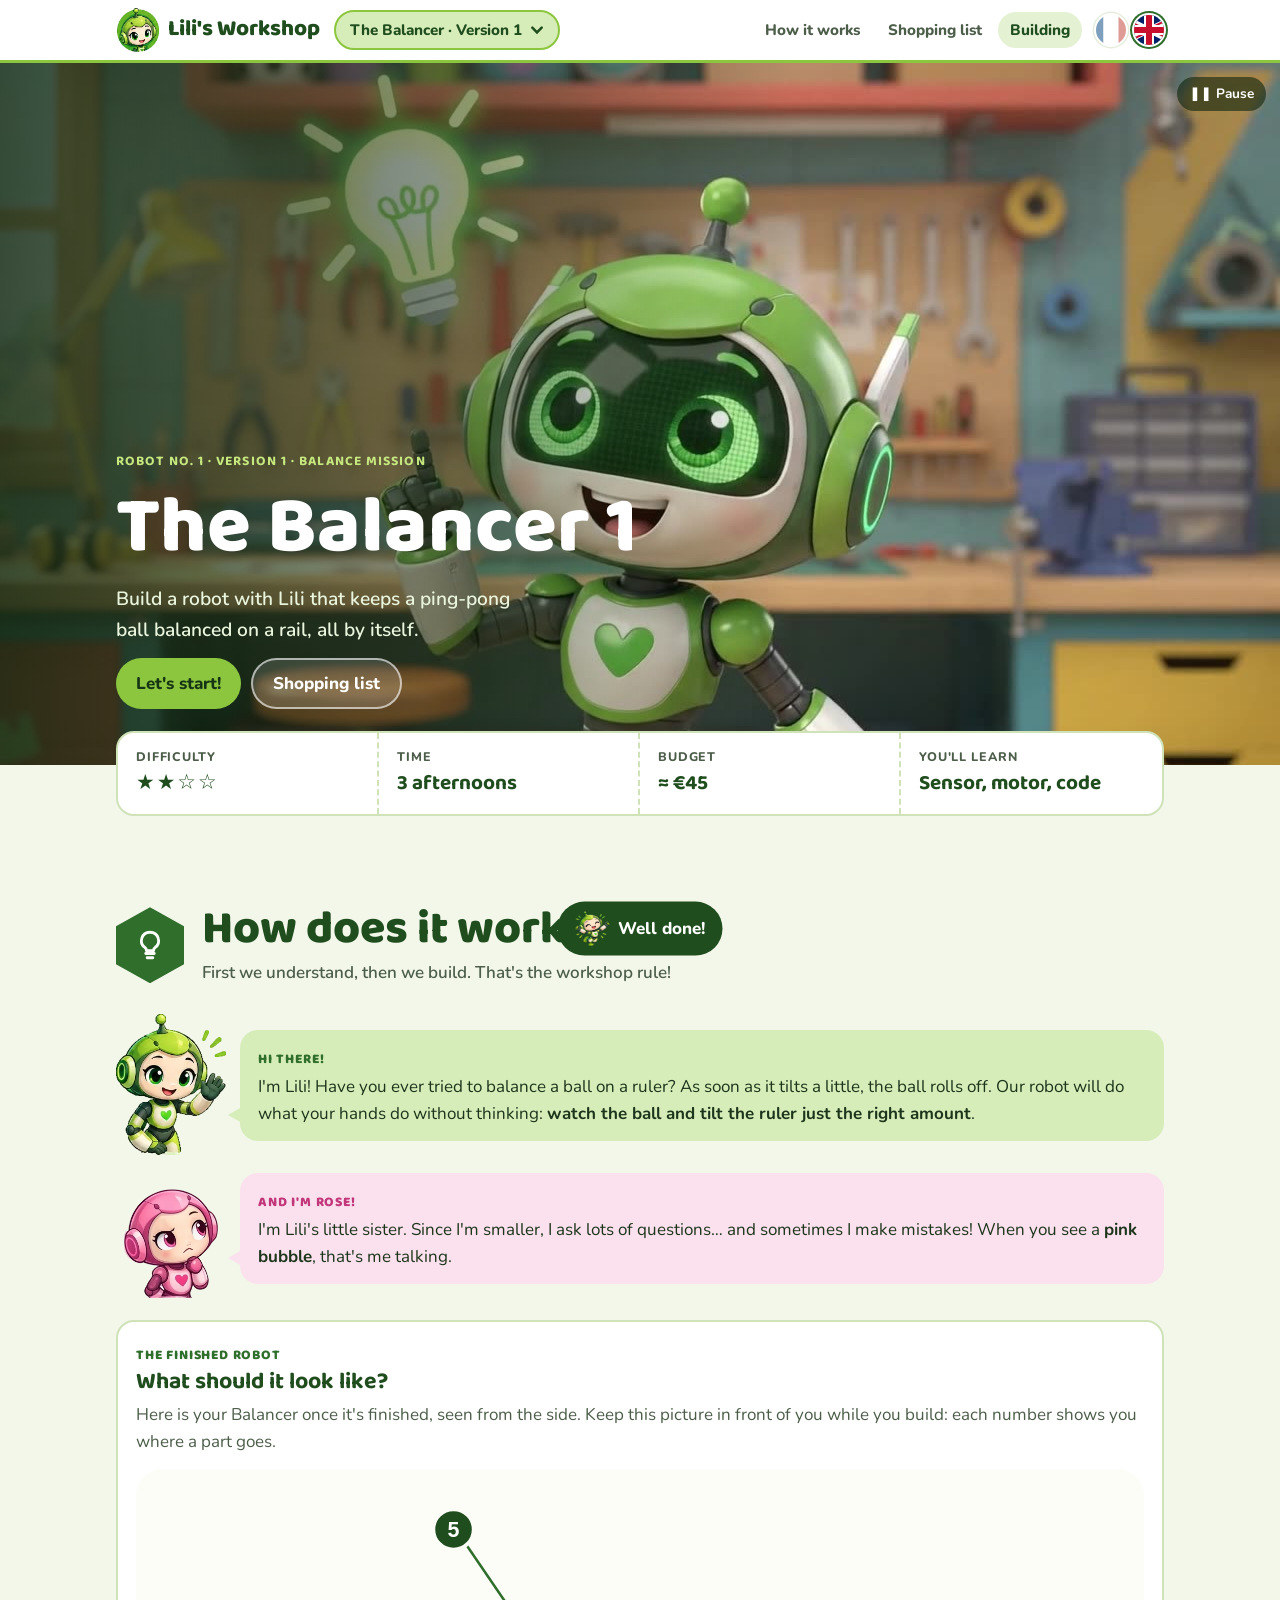
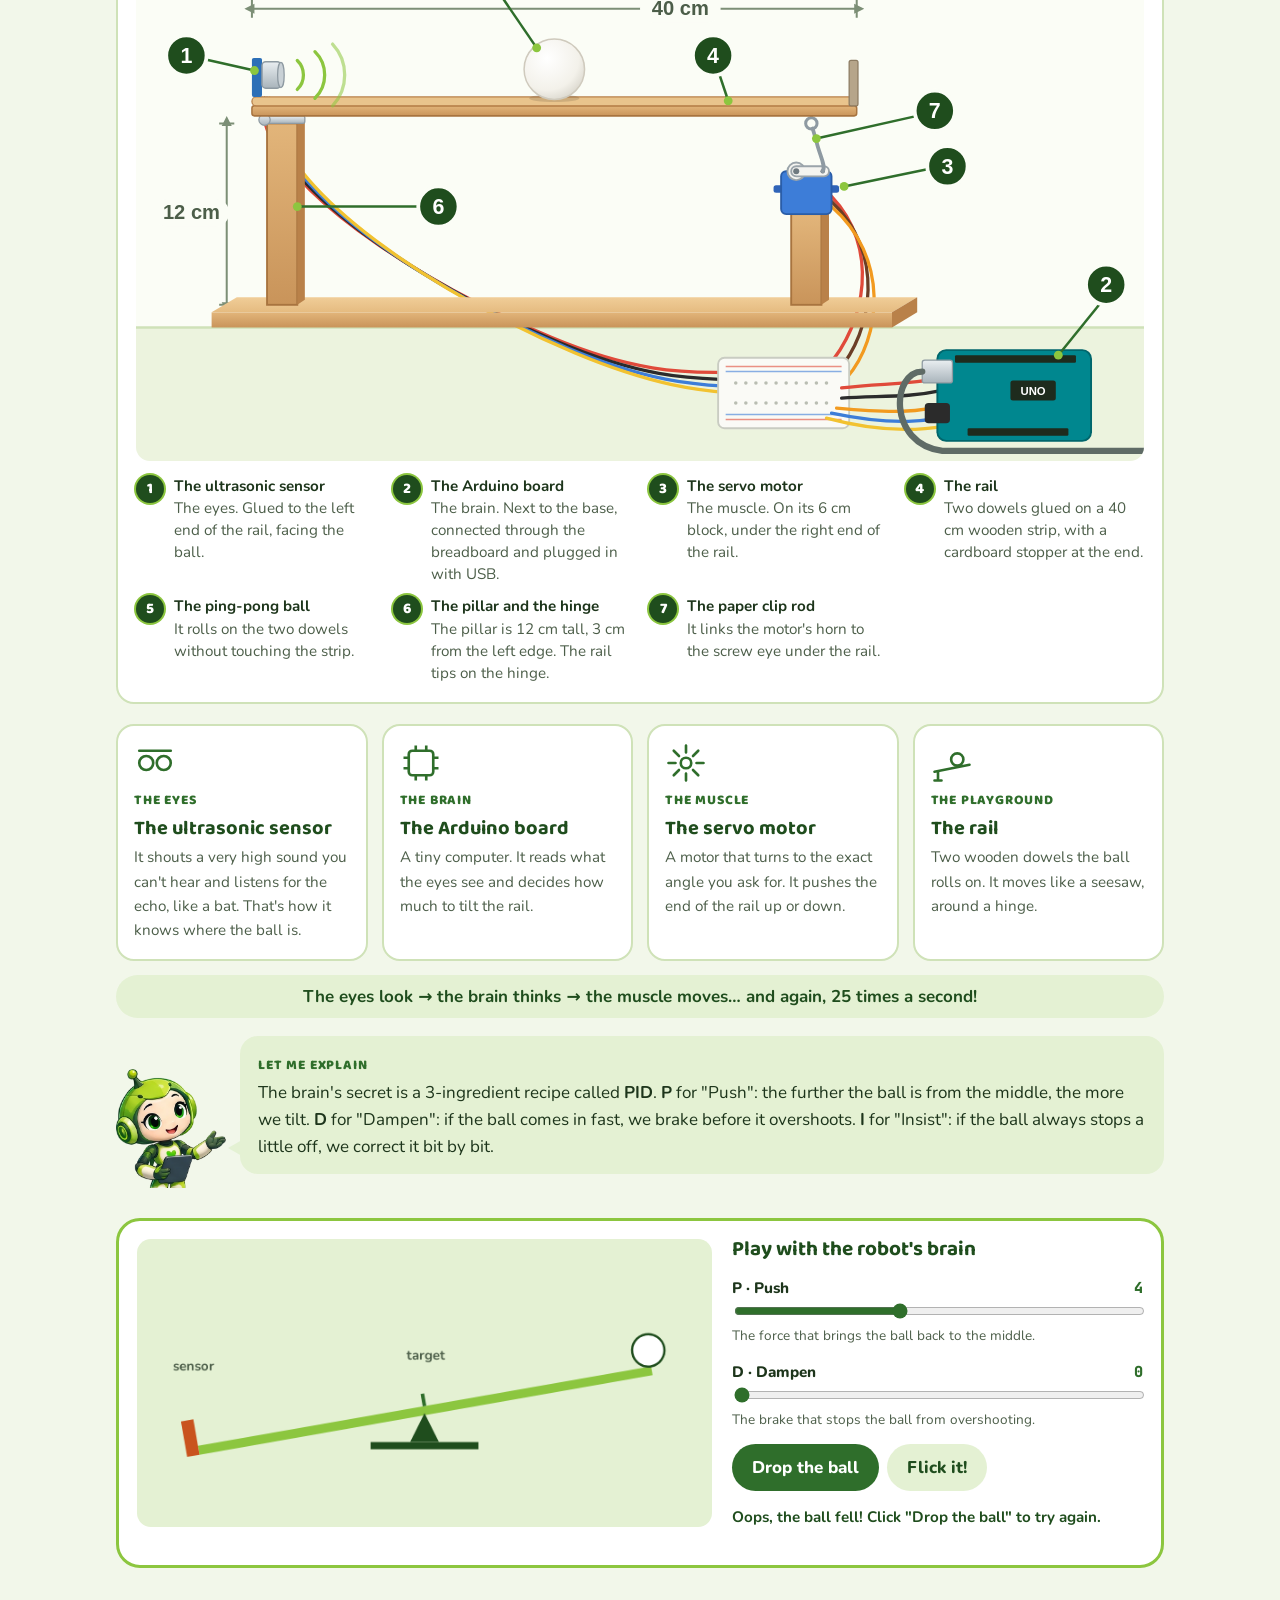
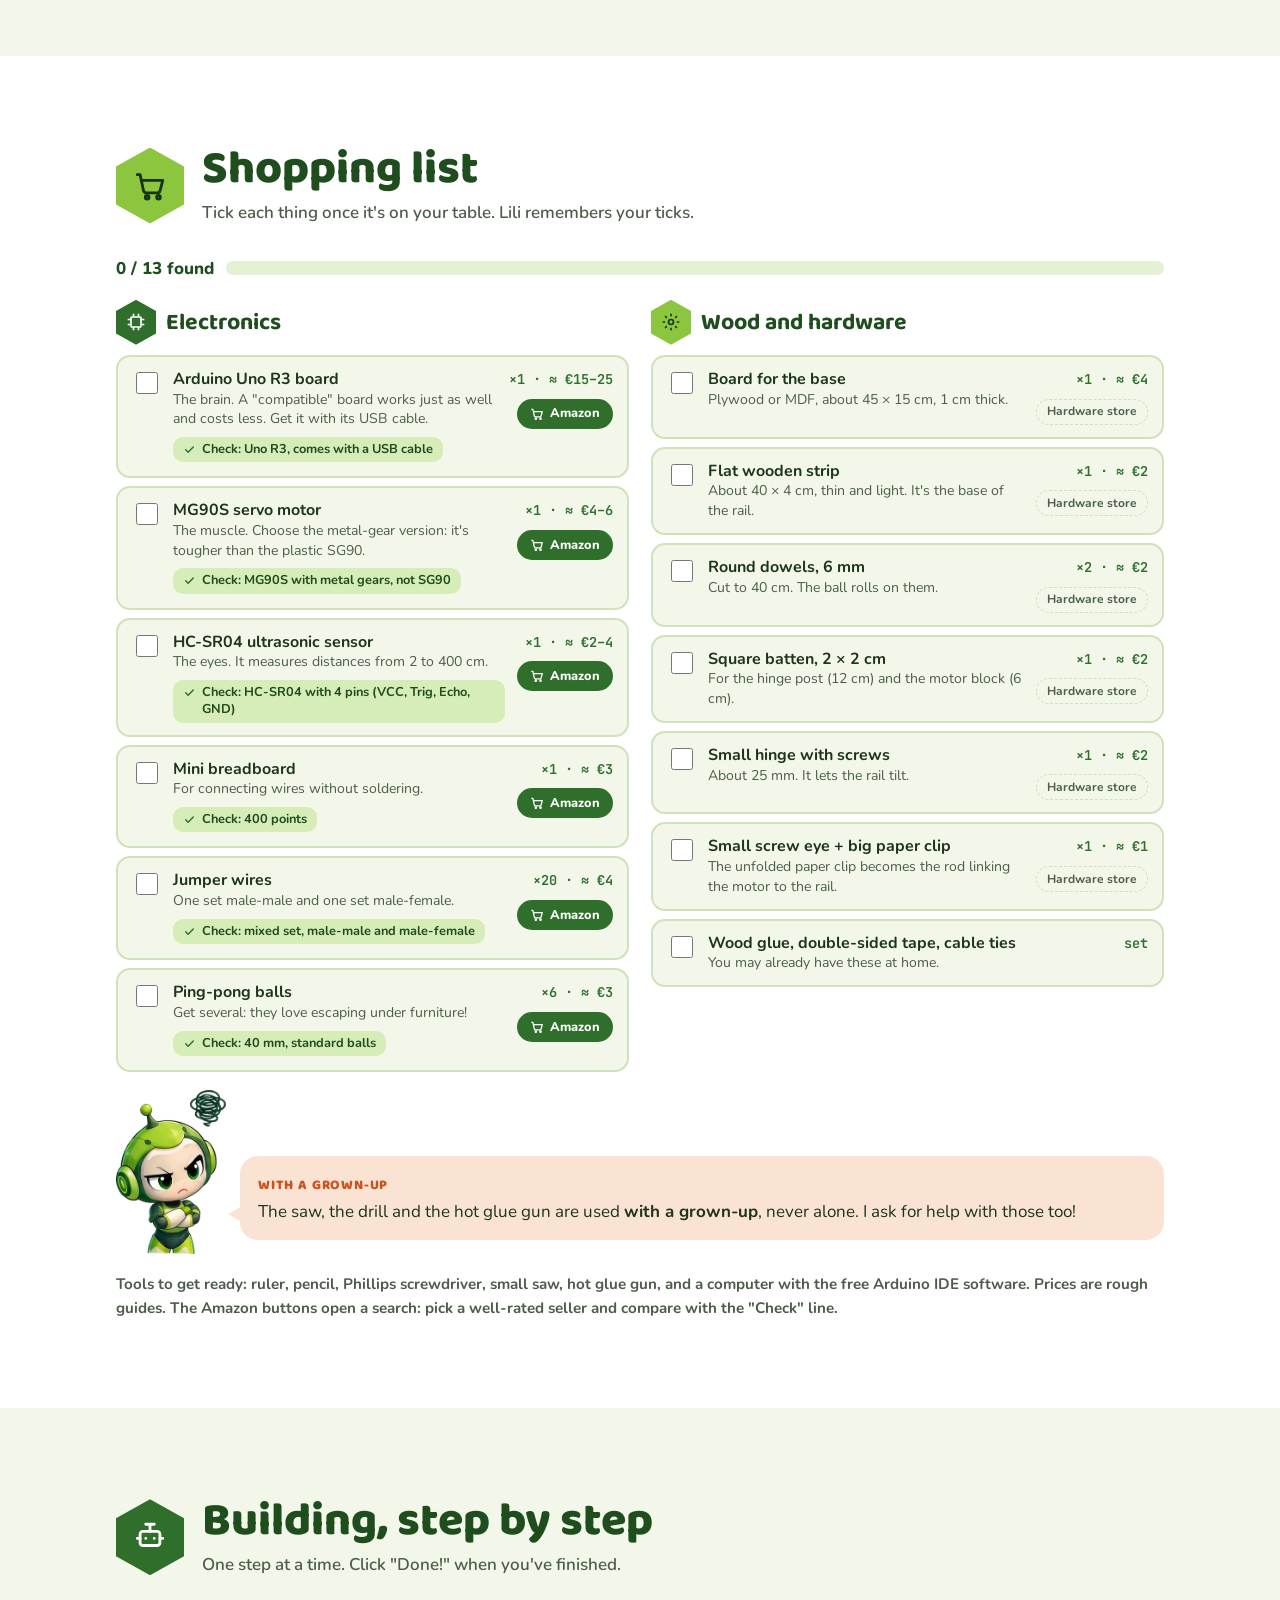
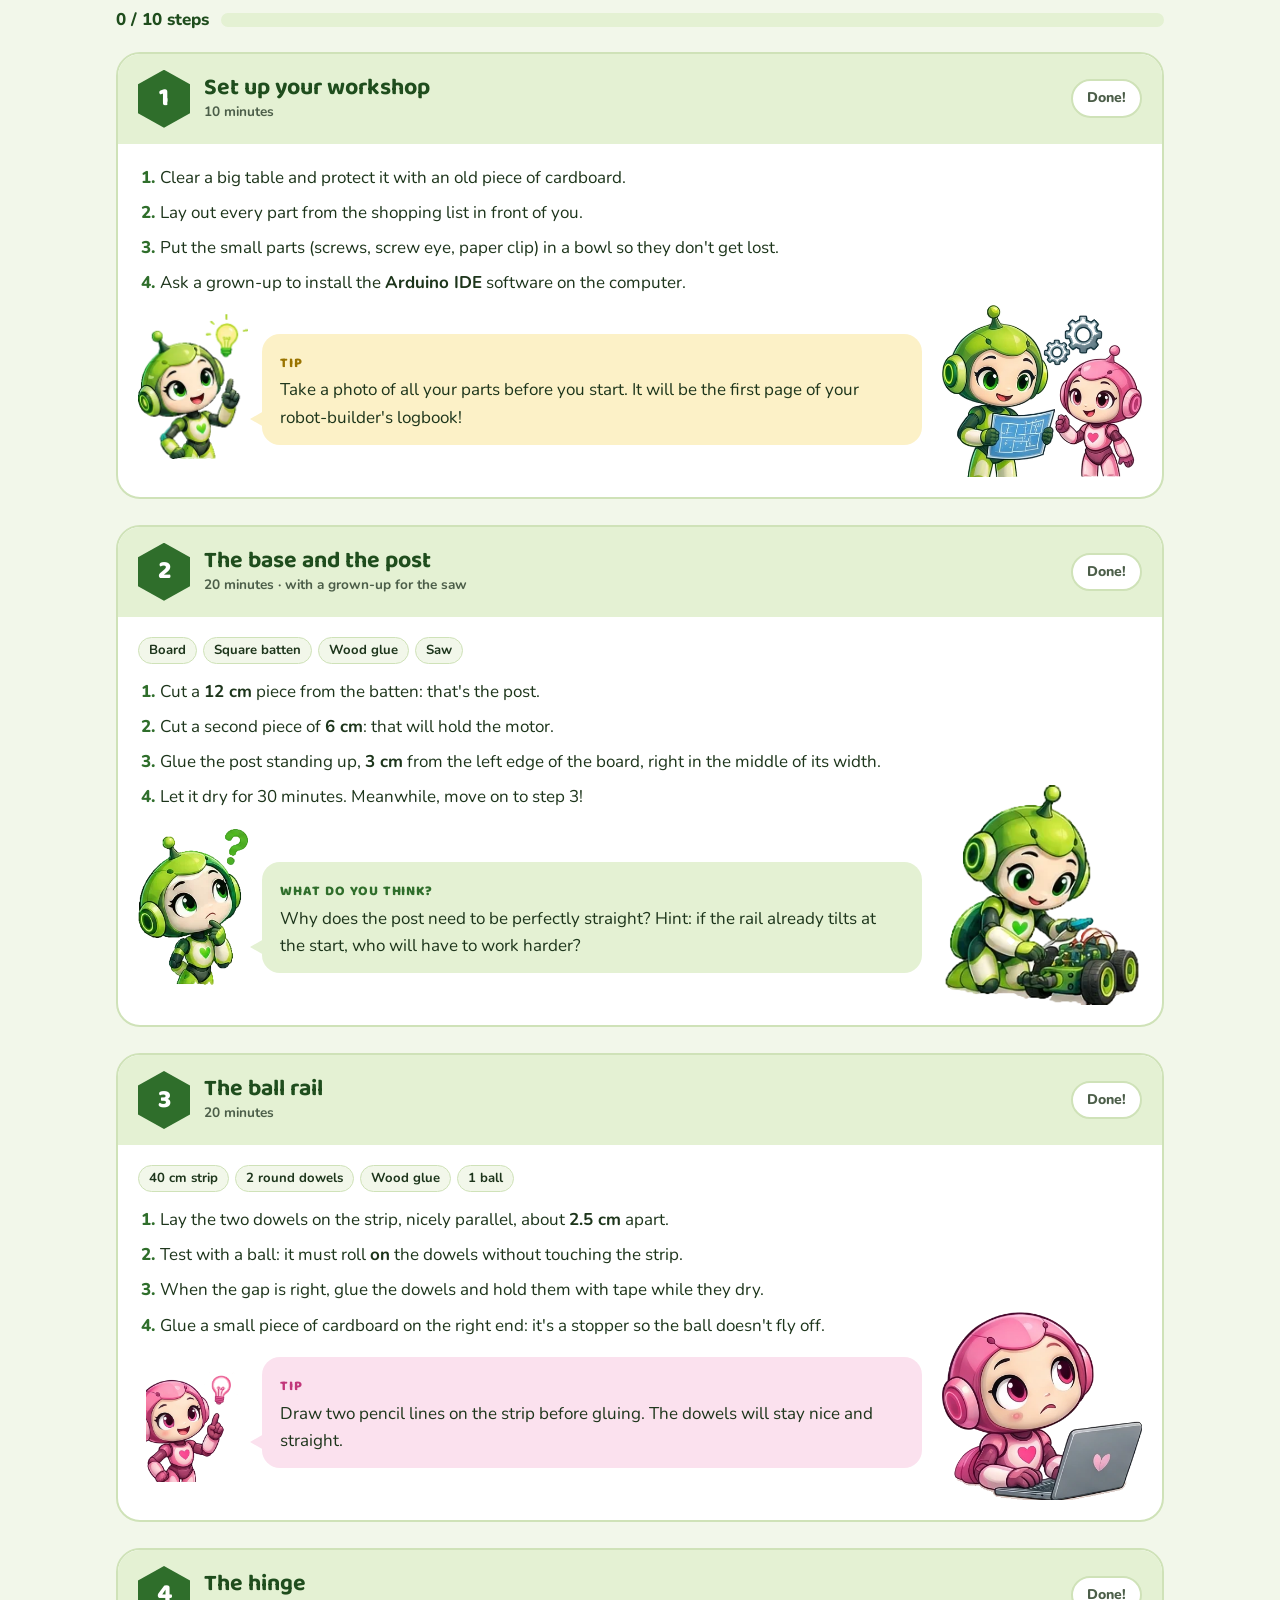
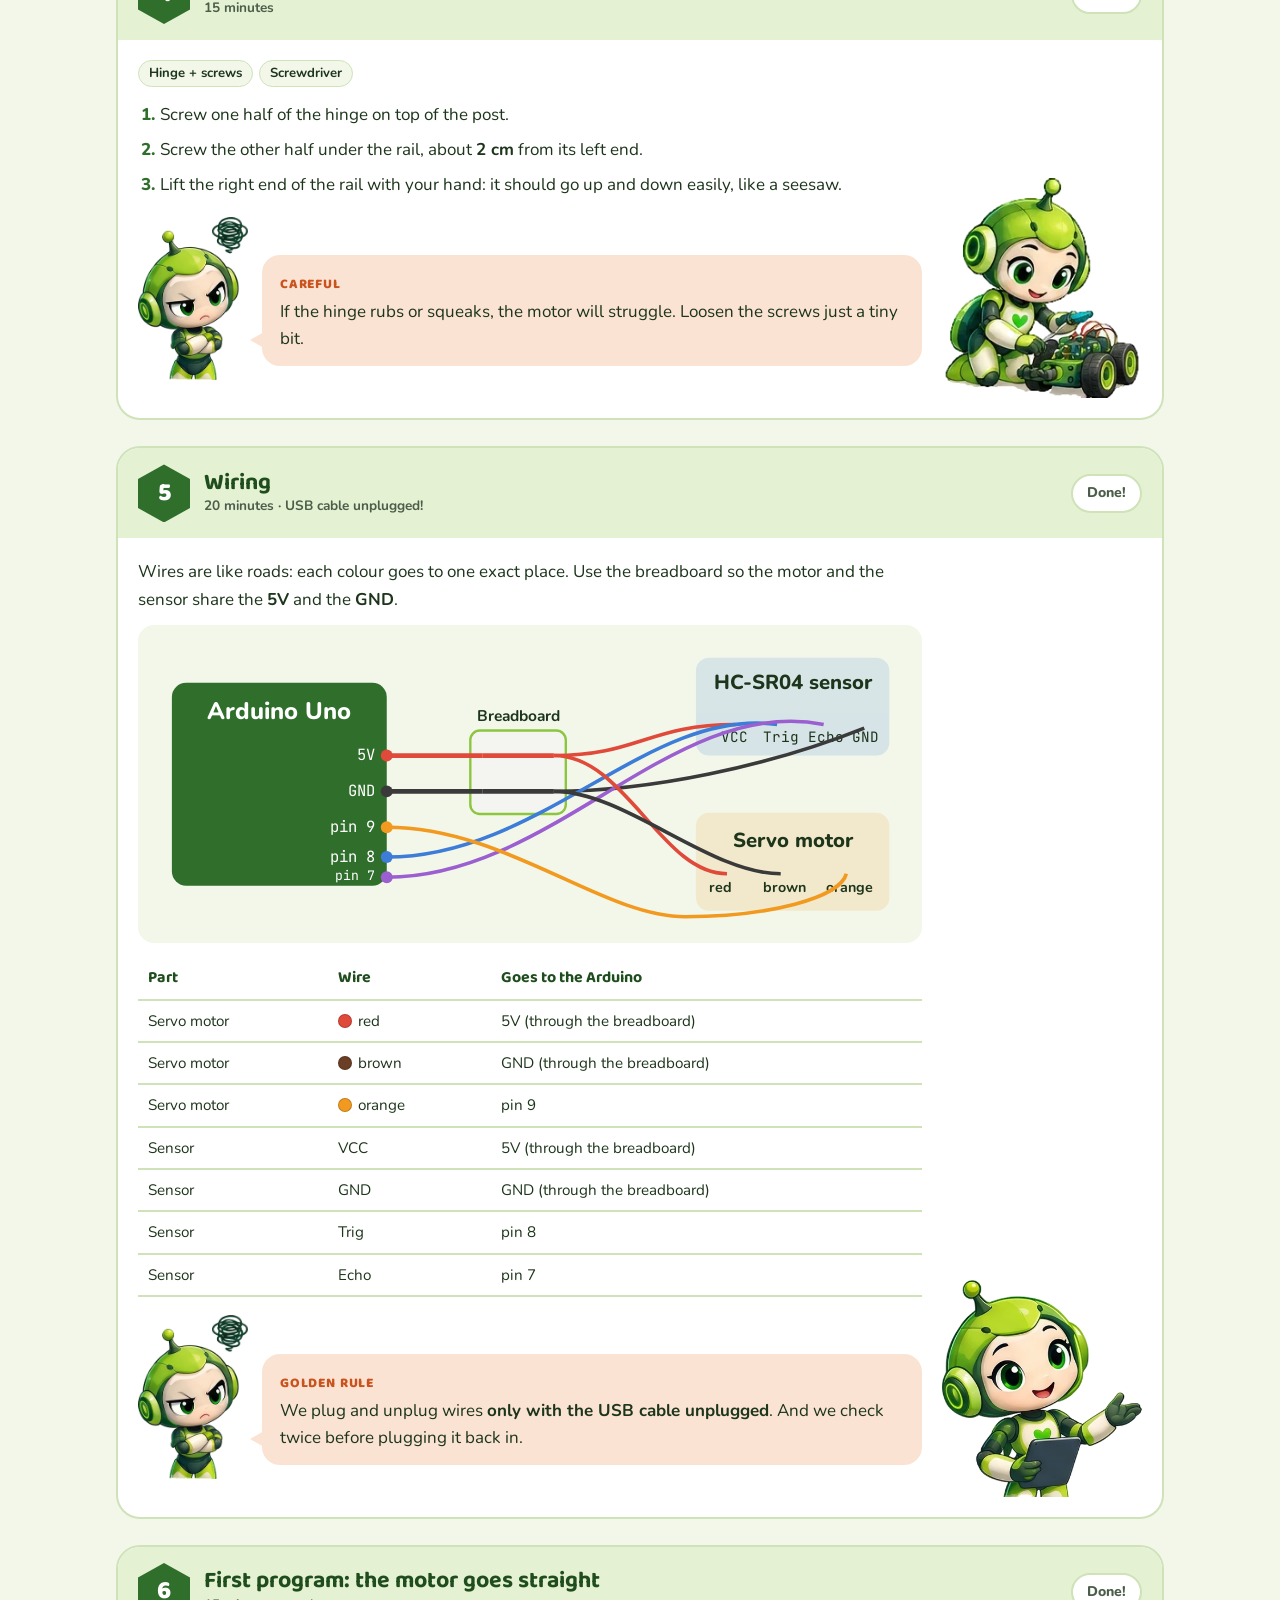
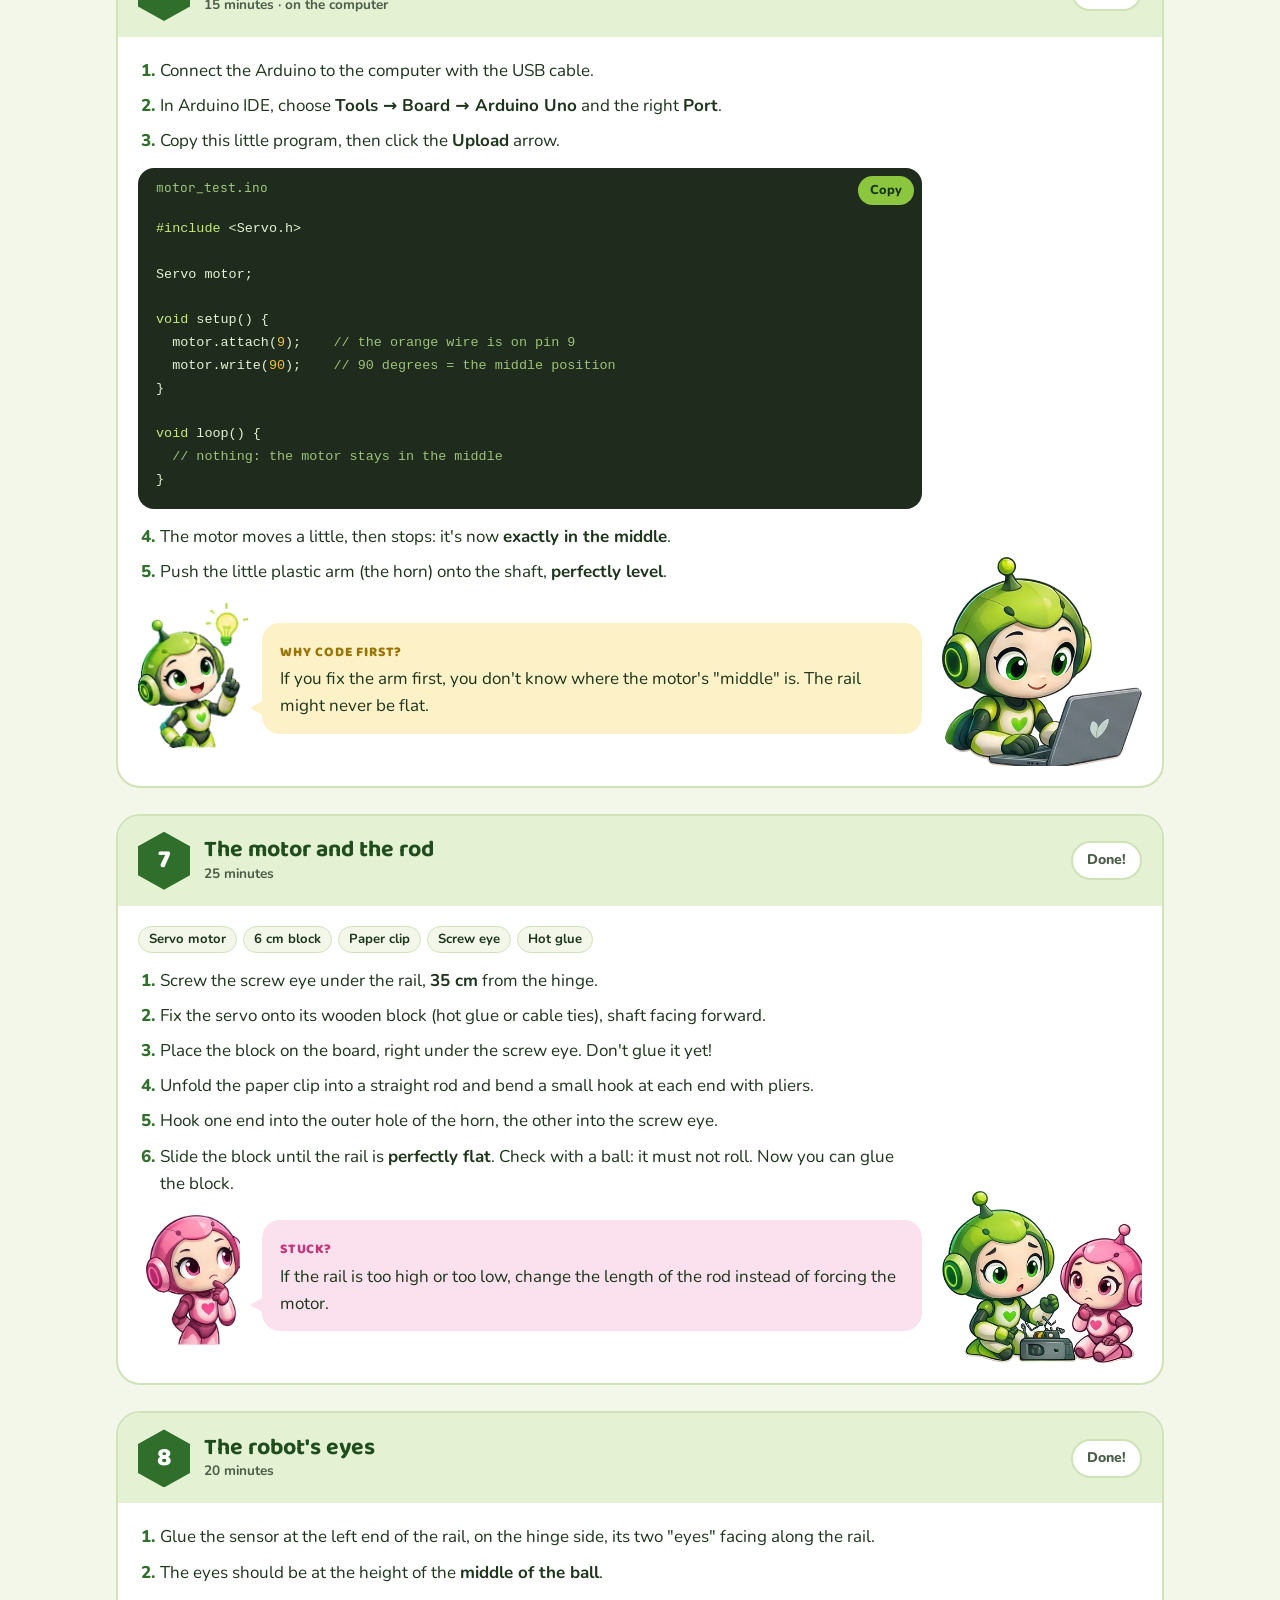
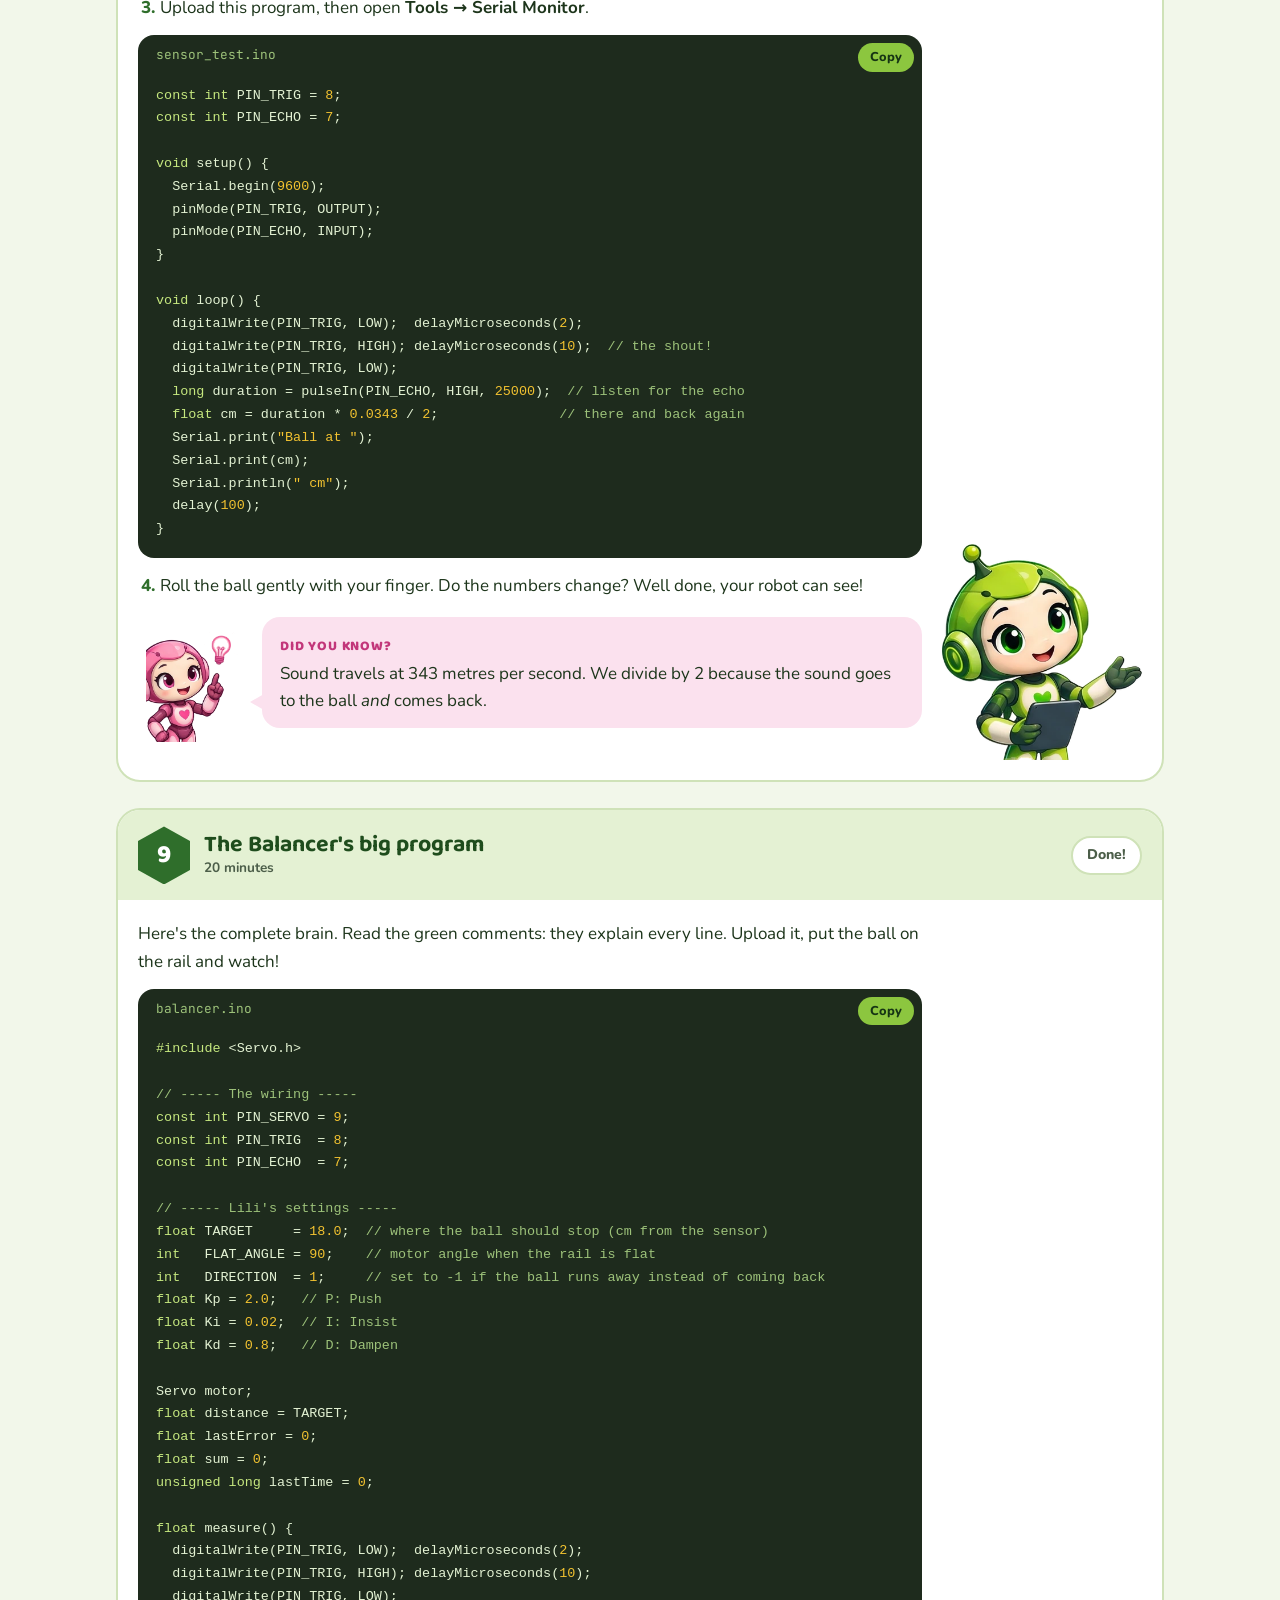
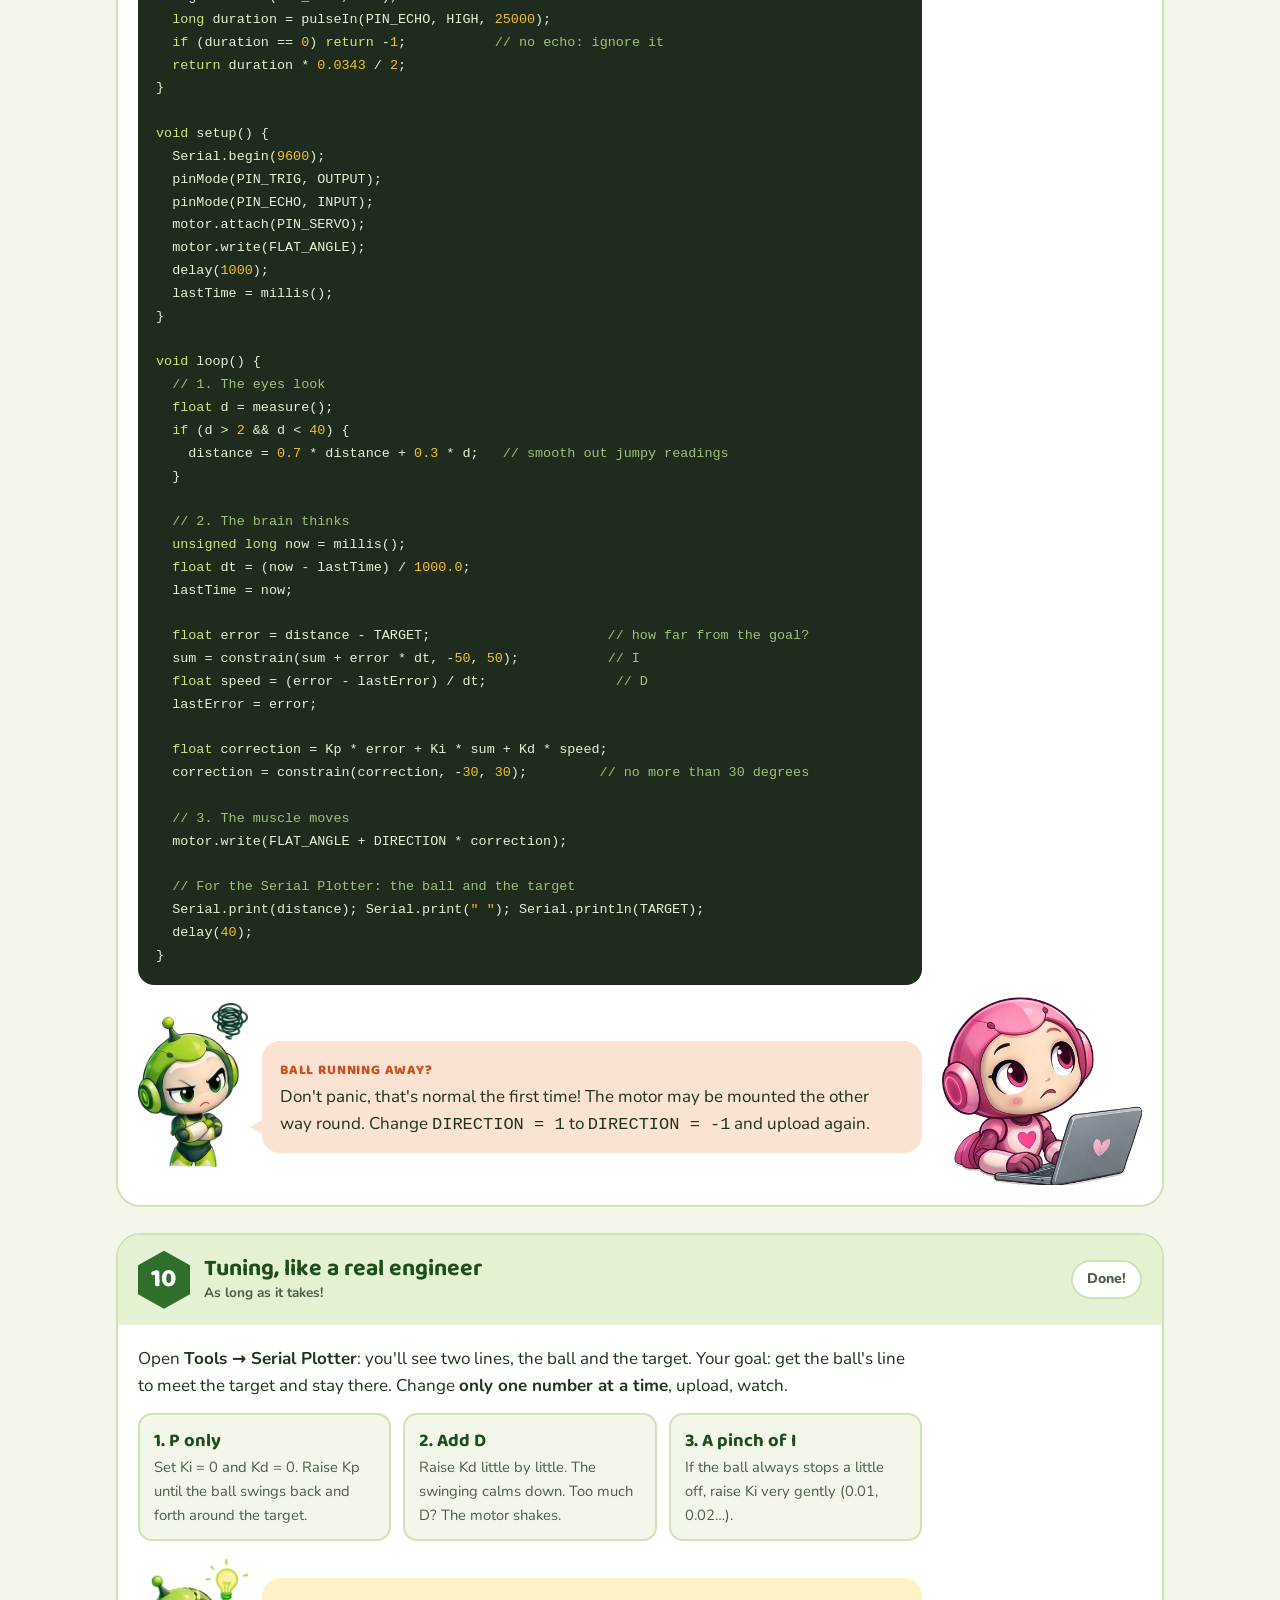
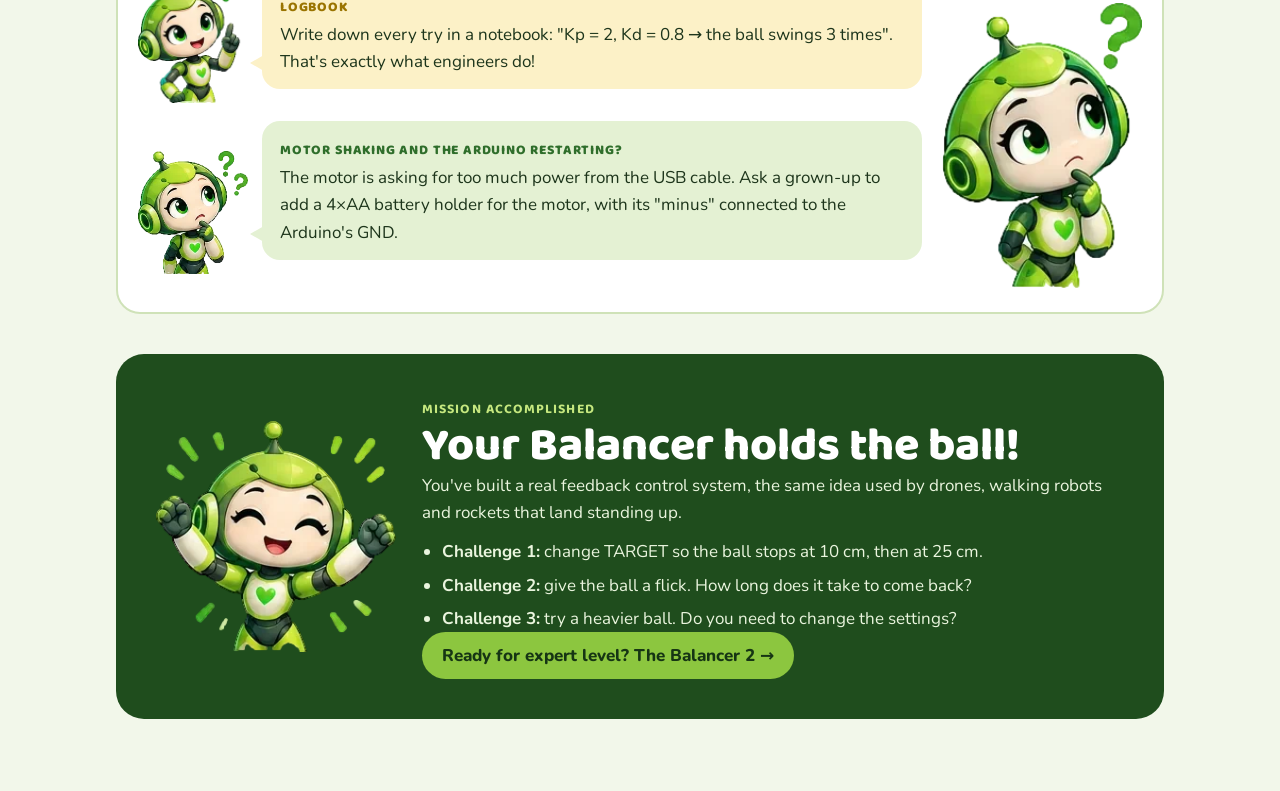
==== commit 501b7cd2: "Arrivée de Rose, la petite sœur de Lili - 9 nouvelles images détourées : Rose (petite, pensive, idée" ====
--- a/en/index.html
+++ b/en/index.html
@@ -94,6 +94,7 @@
         <img src="../assets/lili-coucou.webp" alt="Lili waving">
         <div class="bubble"><span class="tag">Hi there!</span><p>I'm Lili! Have you ever tried to balance a ball on a ruler? As soon as it tilts a little, the ball rolls off. Our robot will do what your hands do without thinking: <strong>watch the ball and tilt the ruler just the right amount</strong>.</p></div>
       </div>
+      <div class="lili rose"><img src="../assets/rose-petite.webp" alt="Rose, Lili's little sister"><div class="bubble"><span class="tag">And I'm Rose!</span><p>I'm Lili's little sister. Since I'm smaller, I ask lots of questions… and sometimes I make mistakes! When you see a <strong>pink bubble</strong>, that's me talking.</p></div></div>
 
       <!-- À quoi doit-il ressembler ? -->
       <figure class="look" id="apercu">
@@ -215,7 +216,7 @@
               <li>Ask a grown-up to install the <strong>Arduino IDE</strong> software on the computer.</li>
             </ol>
             <div class="lili tip"><img src="../assets/lili-idee.webp" alt=""><div class="bubble"><span class="tag">Tip</span><p>Take a photo of all your parts before you start. It will be the first page of your robot-builder's logbook!</p></div></div>
-          </div><img class="pose" src="../assets/lili-coucou.webp" alt=""></div>
+          </div><img class="pose" src="../assets/duo-equipe.webp" alt=""></div>
         </article>
 
         <article class="step" data-step="2">
@@ -242,8 +243,8 @@
               <li>When the gap is right, glue the dowels and hold them with tape while they dry.</li>
               <li>Glue a small piece of cardboard on the right end: it's a stopper so the ball doesn't fly off.</li>
             </ol>
-            <div class="lili tip"><img src="../assets/lili-mon-idee.webp" alt=""><div class="bubble"><span class="tag">Tip</span><p>Draw two pencil lines on the strip before gluing. The dowels will stay nice and straight.</p></div></div>
-          </div><img class="pose" src="../assets/lili-concentree.webp" alt=""></div>
+            <div class="lili tip rose"><img src="../assets/rose-idee.webp" alt=""><div class="bubble"><span class="tag">Tip</span><p>Draw two pencil lines on the strip before gluing. The dowels will stay nice and straight.</p></div></div>
+          </div><img class="pose" src="../assets/rose-concentree.webp" alt=""></div>
         </article>
 
         <article class="step" data-step="4">
@@ -349,8 +350,8 @@
               <li>Hook one end into the outer hole of the horn, the other into the screw eye.</li>
               <li>Slide the block until the rail is <strong>perfectly flat</strong>. Check with a ball: it must not roll. Now you can glue the block.</li>
             </ol>
-            <div class="lili ask"><img src="../assets/lili-perplexe.webp" alt=""><div class="bubble"><span class="tag">Stuck?</span><p>If the rail is too high or too low, change the length of the rod instead of forcing the motor.</p></div></div>
-          </div><img class="pose" src="../assets/lili-construit.webp" alt=""></div>
+            <div class="lili ask rose"><img src="../assets/rose-pensive.webp" alt=""><div class="bubble"><span class="tag">Stuck?</span><p>If the rail is too high or too low, change the length of the rod instead of forcing the motor.</p></div></div>
+          </div><img class="pose" src="../assets/duo-oups.webp" alt=""></div>
         </article>
 
         <article class="step" data-step="8">
@@ -384,7 +385,7 @@
             <ol start="4">
               <li>Roll the ball gently with your finger. Do the numbers change? Well done, your robot can see!</li>
             </ol>
-            <div class="lili tip"><img src="../assets/lili-mon-idee.webp" alt=""><div class="bubble"><span class="tag">Did you know?</span><p>Sound travels at 343 metres per second. We divide by 2 because the sound goes to the ball <em>and</em> comes back.</p></div></div>
+            <div class="lili tip rose"><img src="../assets/rose-idee.webp" alt=""><div class="bubble"><span class="tag">Did you know?</span><p>Sound travels at 343 metres per second. We divide by 2 because the sound goes to the ball <em>and</em> comes back.</p></div></div>
           </div><img class="pose" src="../assets/lili-explique.webp" alt=""></div>
         </article>
 
@@ -460,7 +461,7 @@
   delay(<span class="n">40</span>);
 }</code></pre></div>
             <div class="lili warn"><img src="../assets/lili-pas-contente.webp" alt=""><div class="bubble"><span class="tag">Ball running away?</span><p>Don't panic, that's normal the first time! The motor may be mounted the other way round. Change <code>DIRECTION = 1</code> to <code>DIRECTION = -1</code> and upload again.</p></div></div>
-          </div><img class="pose" src="../assets/lili-concentree.webp" alt=""></div>
+          </div><img class="pose" src="../assets/rose-concentree.webp" alt=""></div>
         </article>
 
         <article class="step" data-step="10">
--- a/assets/atelier.css
+++ b/assets/atelier.css
@@ -4,6 +4,7 @@
   --ink:#1D351B; --ink-soft:#4C5E49; --line:#CFE2B8;
   --green:#2F6E2B; --green-deep:#1F4D1D; --lime:#8CC63F; --lime-soft:#D7EDB9;
   --warn:#C9531E; --warn-soft:#FBE3D3; --sun:#F2C230; --sun-soft:#FCF1C7;
+  --pink:#C2367A; --pink-soft:#FBE1EE;
   --code-bg:#1E2B1D; --code-ink:#E3F2D3; --code-com:#9DC27A; --code-key:#C6E87F; --code-str:#F2C230;
   --font-display:"Baloo 2","Trebuchet MS",system-ui,sans-serif;
   --font-body:"Nunito","Segoe UI",system-ui,sans-serif;
@@ -17,6 +18,7 @@
   --ink:#E4F1D9; --ink-soft:#A9BEA2; --line:#2F462C;
   --green:#9BD35A; --green-deep:#C4E99A; --lime:#8CC63F; --lime-soft:#2A4222;
   --warn:#F08A5D; --warn-soft:#3A2419; --sun:#F2C230; --sun-soft:#3A3217;
+  --pink:#F38DBE; --pink-soft:#3D1F2E;
   --code-bg:#0B120B; color-scheme:dark;
 }}
 :root[data-theme="dark"]{
@@ -24,6 +26,7 @@
   --ink:#E4F1D9; --ink-soft:#A9BEA2; --line:#2F462C;
   --green:#9BD35A; --green-deep:#C4E99A; --lime:#8CC63F; --lime-soft:#2A4222;
   --warn:#F08A5D; --warn-soft:#3A2419; --sun:#F2C230; --sun-soft:#3A3217;
+  --pink:#F38DBE; --pink-soft:#3D1F2E;
   --code-bg:#0B120B; color-scheme:dark;
 }
 *{box-sizing:border-box}
@@ -109,7 +112,10 @@
 .lili.ask .bubble{background:var(--surface-2)} .lili.ask .bubble::before{border-right-color:var(--surface-2)}
 :root[data-theme="dark"] .lili.tip .tag{color:var(--sun)}
 @media (prefers-color-scheme: dark){:root:not([data-theme="light"]) .lili.tip .tag{color:var(--sun)}}
-@media (max-width:520px){.lili{grid-template-columns:72px 1fr}.lili img{width:72px}}
+/* Rose, la petite sœur de Lili : bulles roses, un peu plus petite */
+.lili.rose .bubble{background:var(--pink-soft)} .lili.rose .bubble::before{border-right-color:var(--pink-soft)} :root:root:root .lili.rose .tag{color:var(--pink)}
+.lili.rose img{width:94px;justify-self:center}
+@media (max-width:520px){.lili{grid-template-columns:72px 1fr}.lili img{width:72px}.lili.rose img{width:62px}}
 
 /* Comment ça marche */
 .how{display:grid;grid-template-columns:repeat(4,1fr);gap:14px;margin-top:8px}
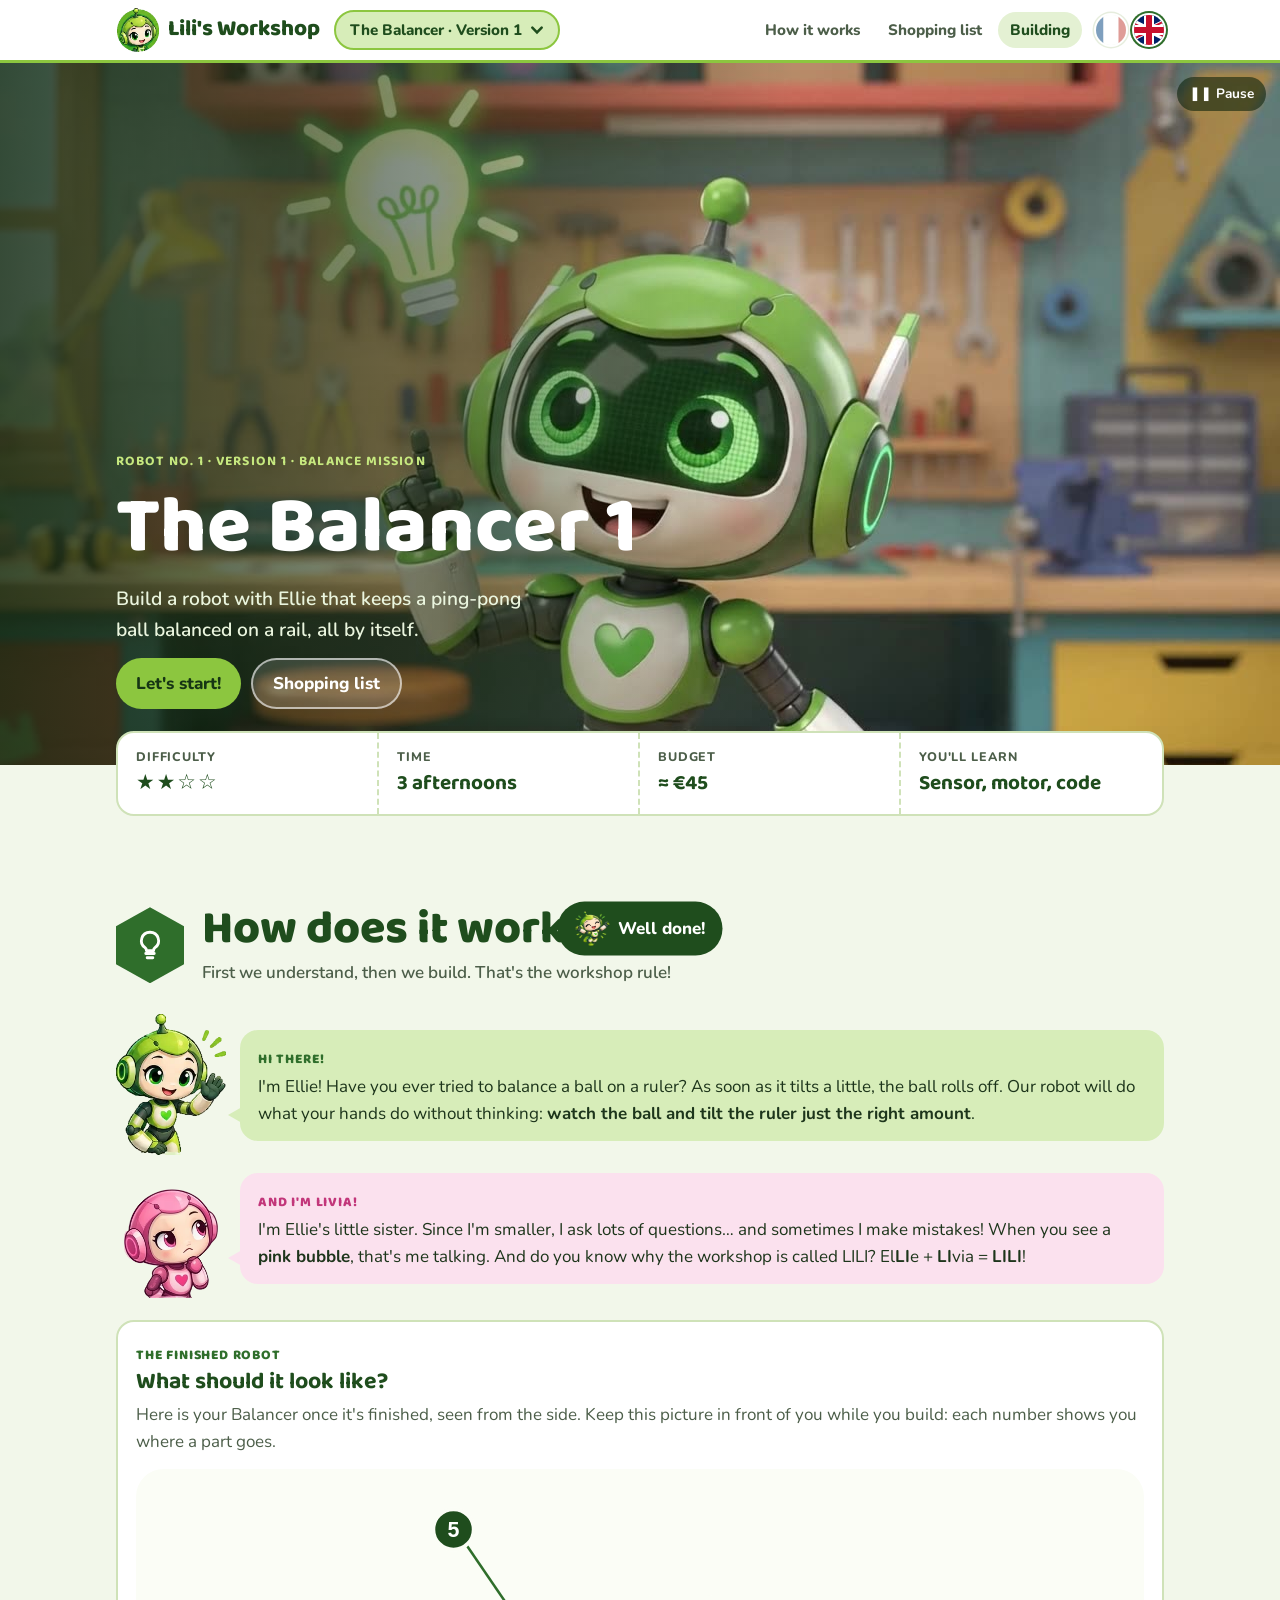
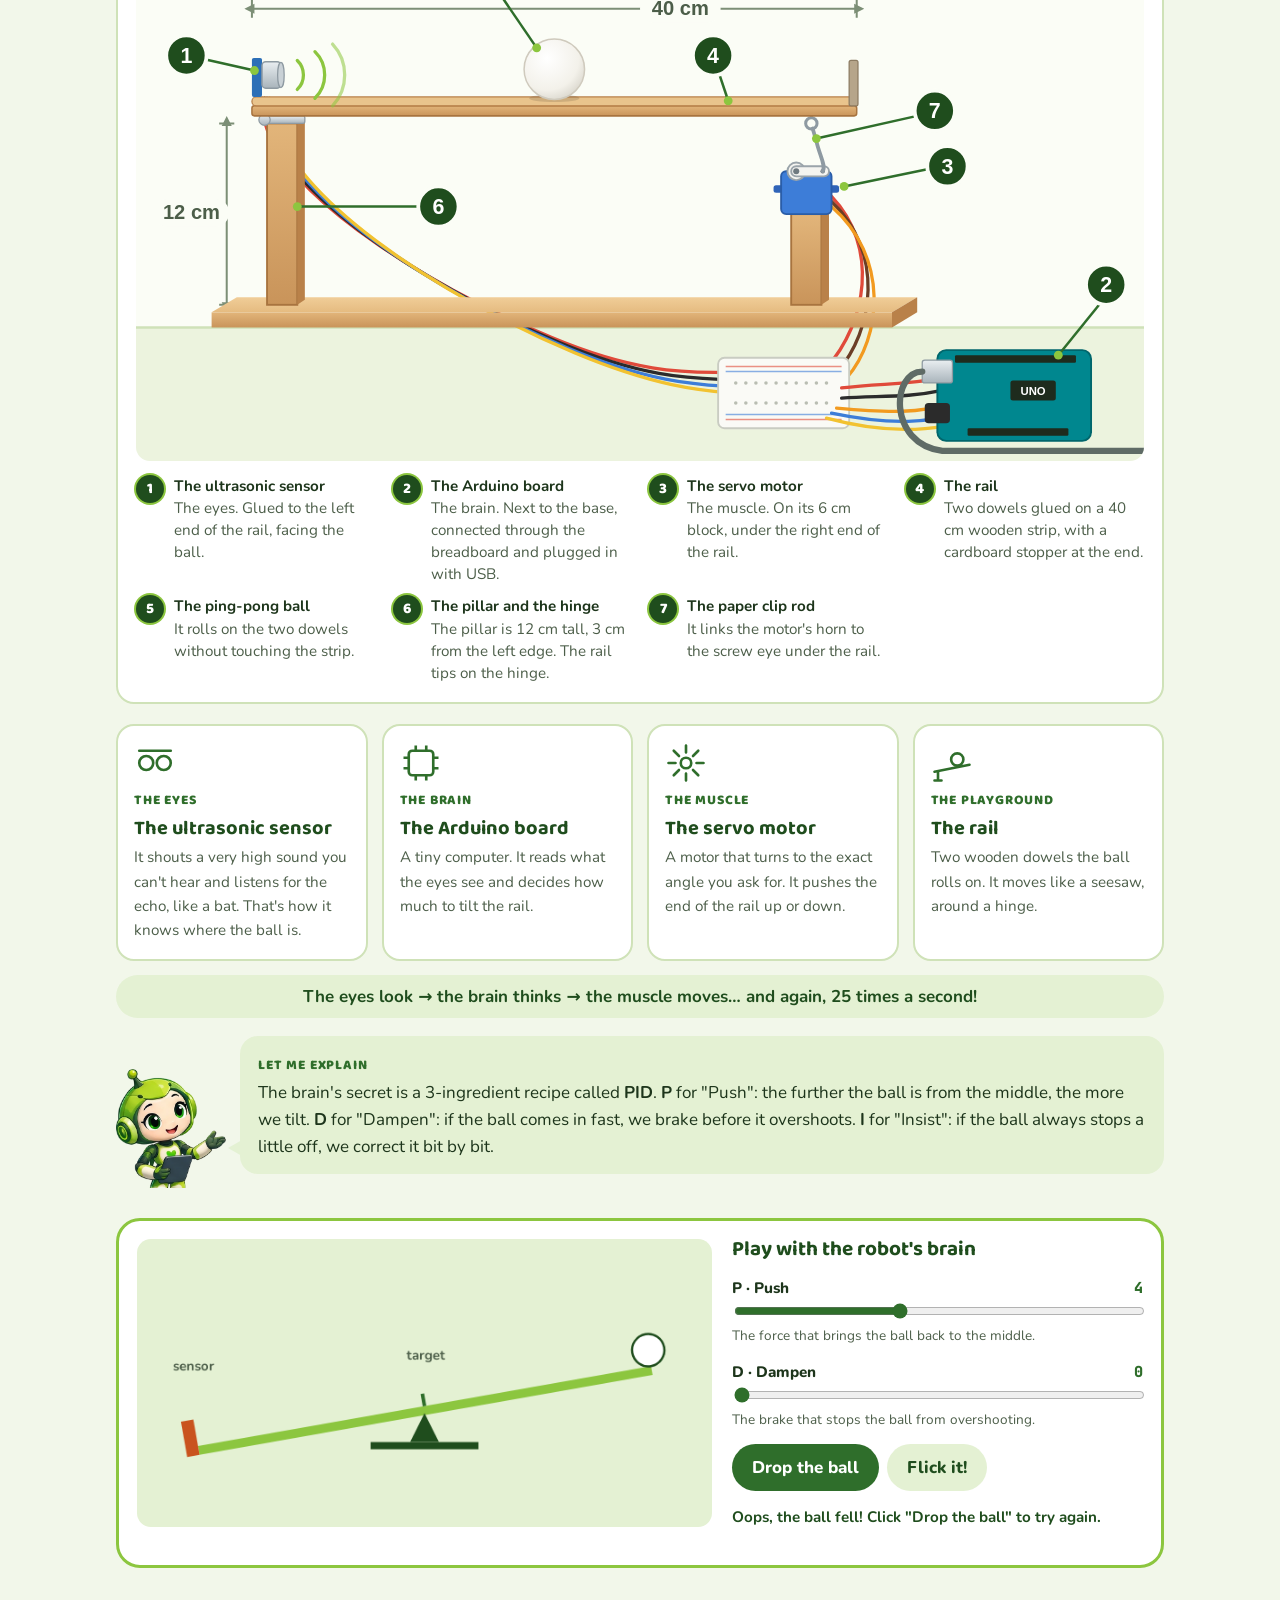
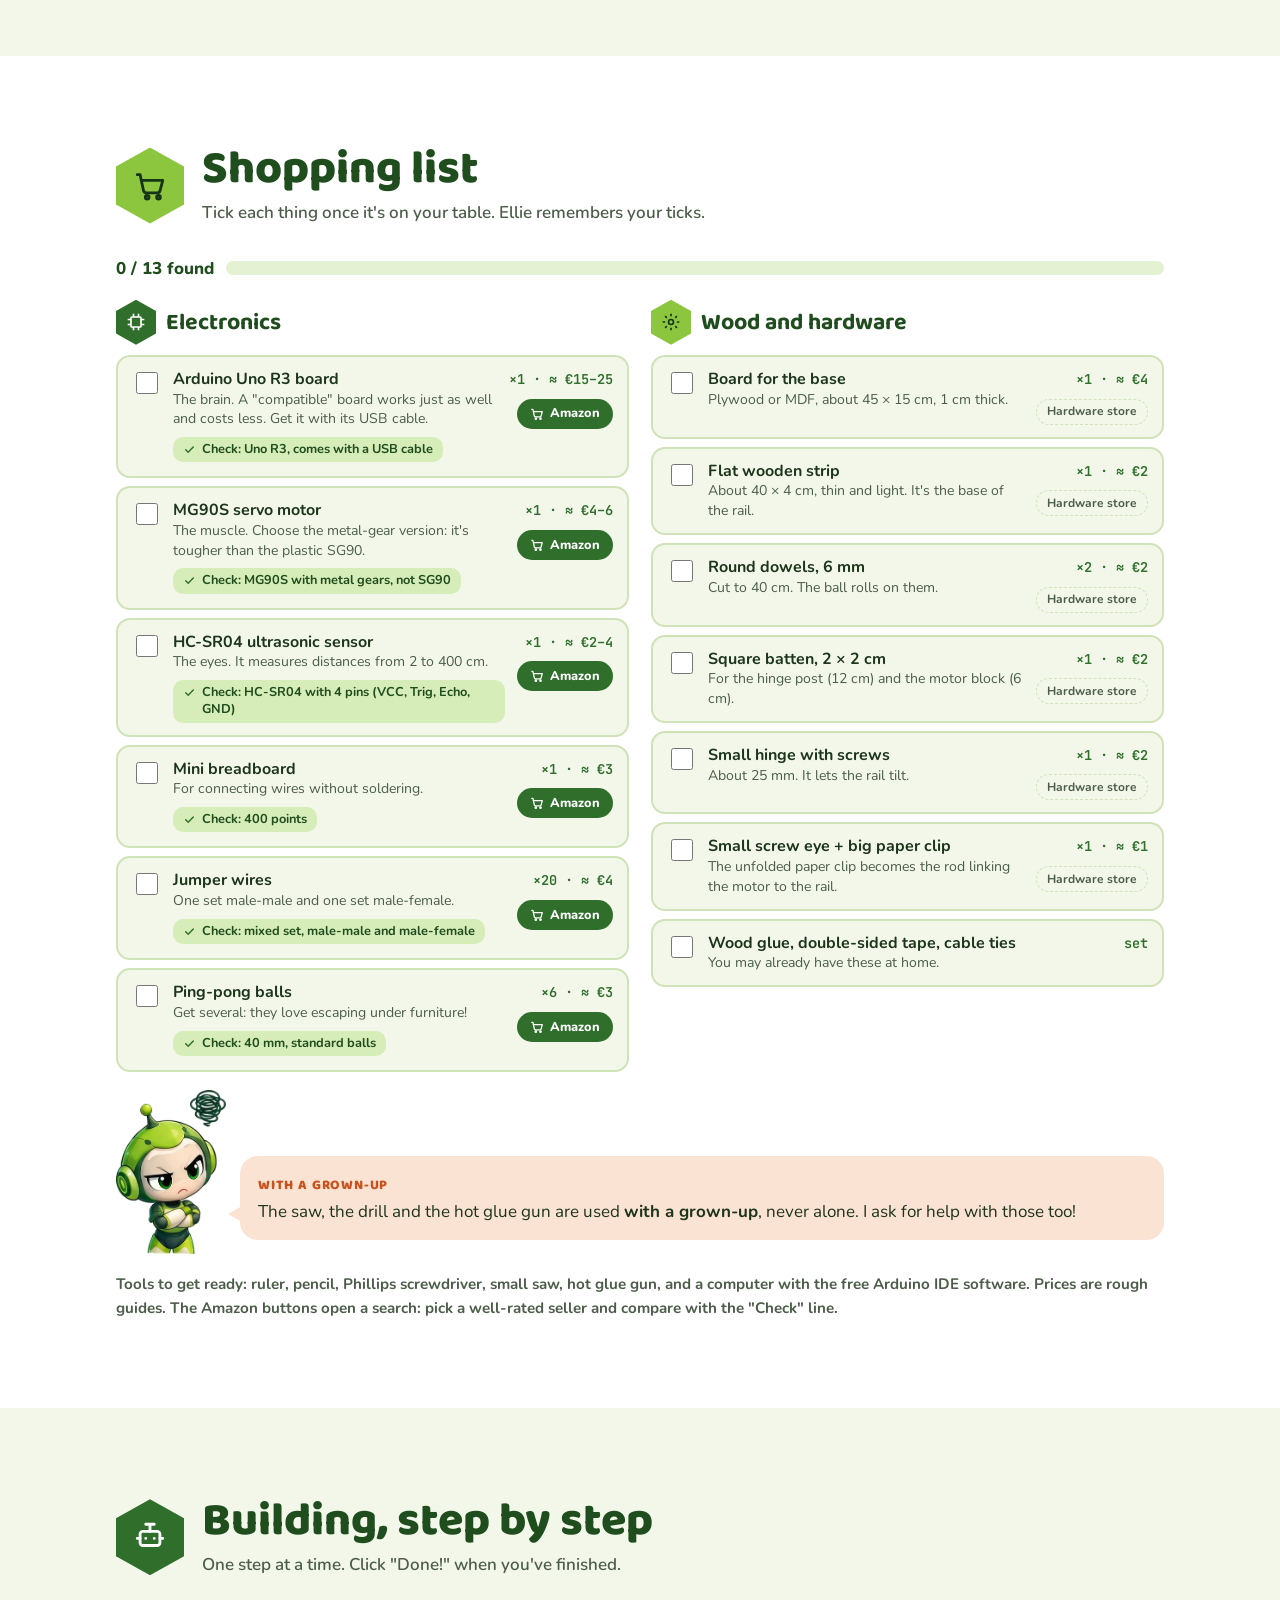
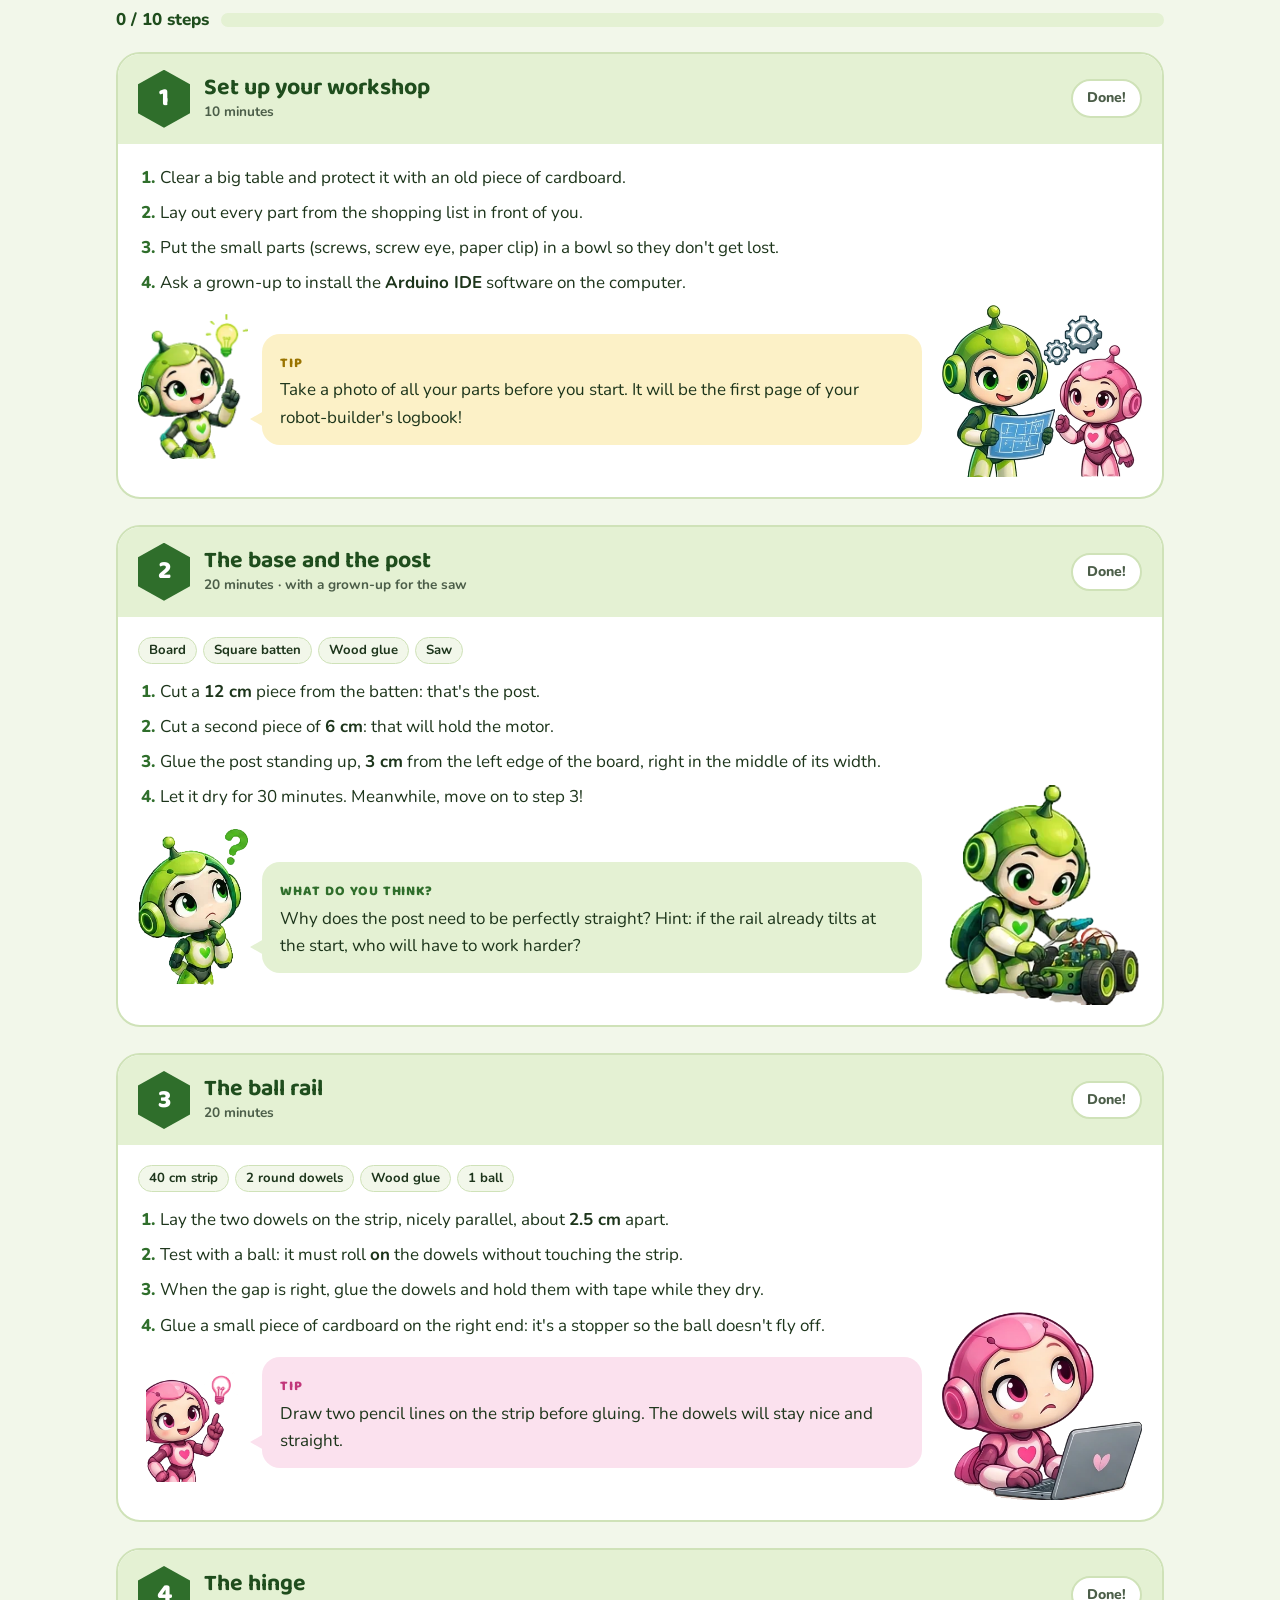
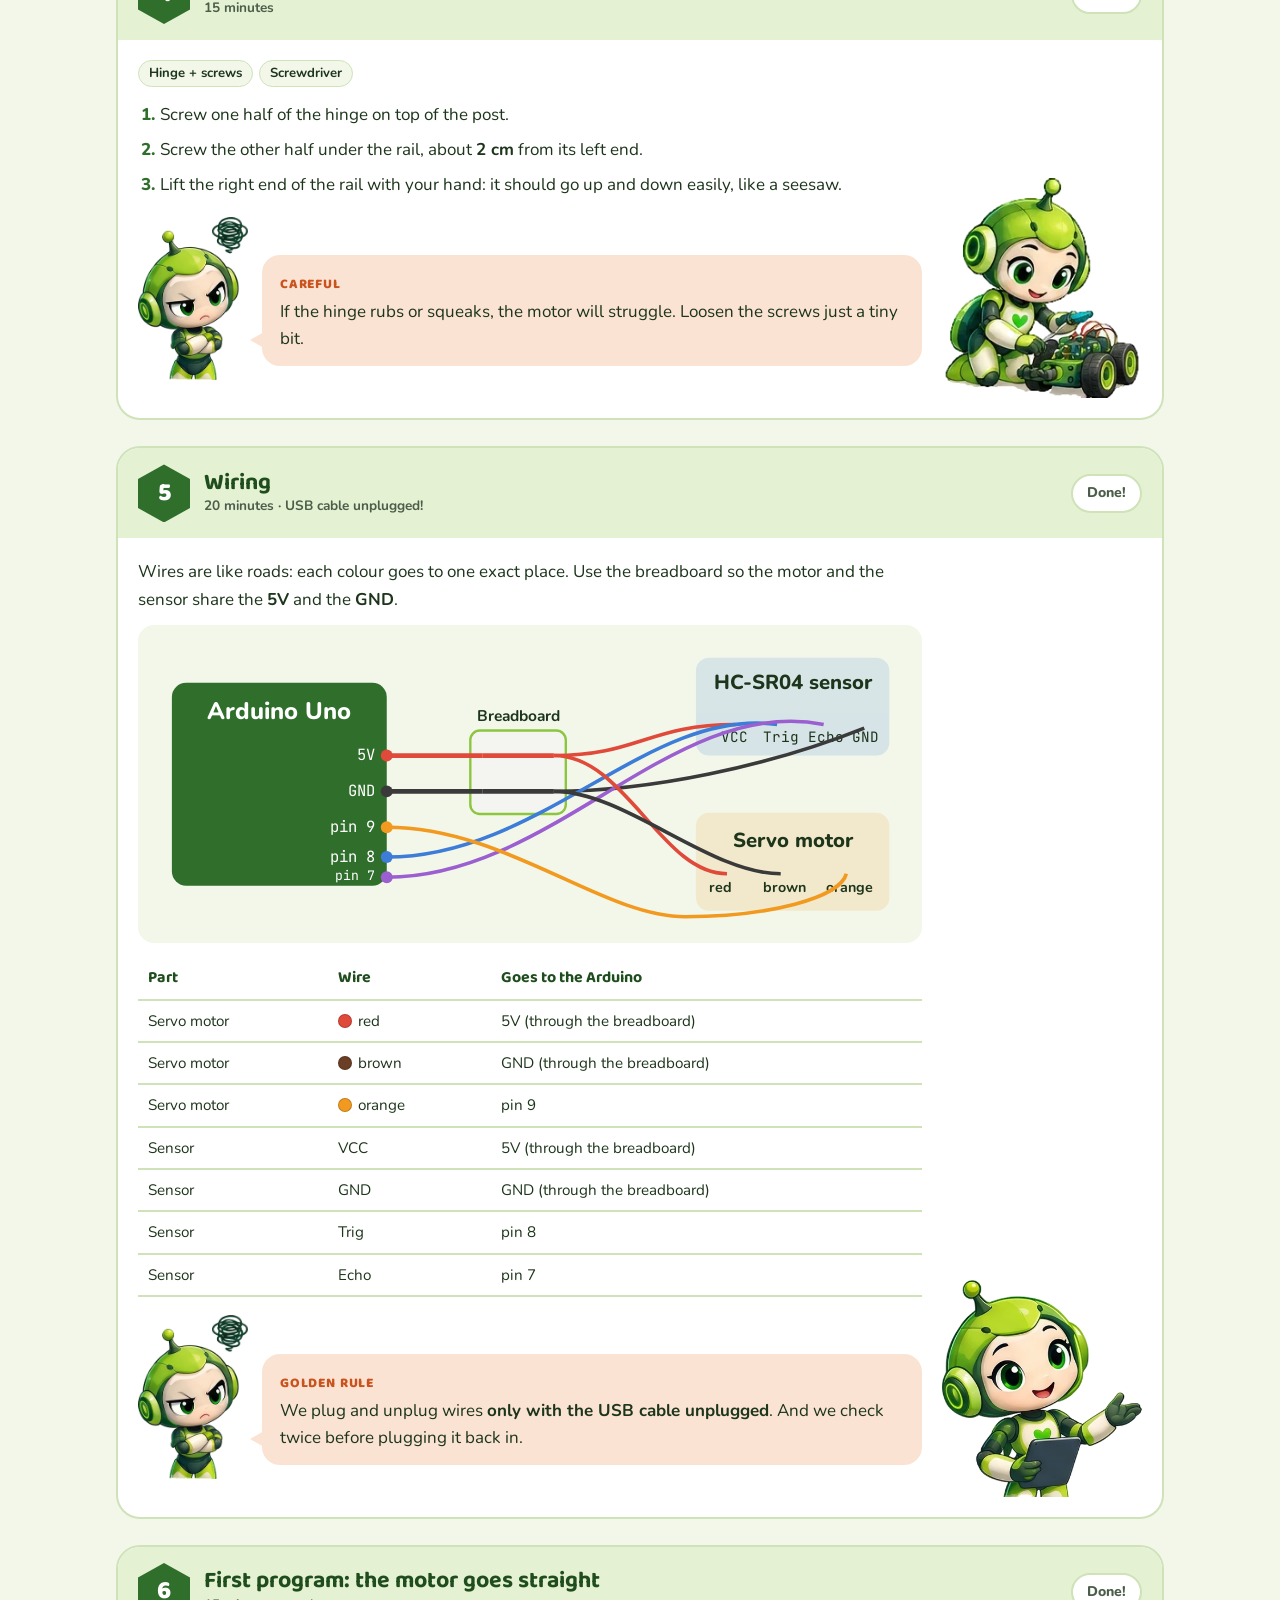
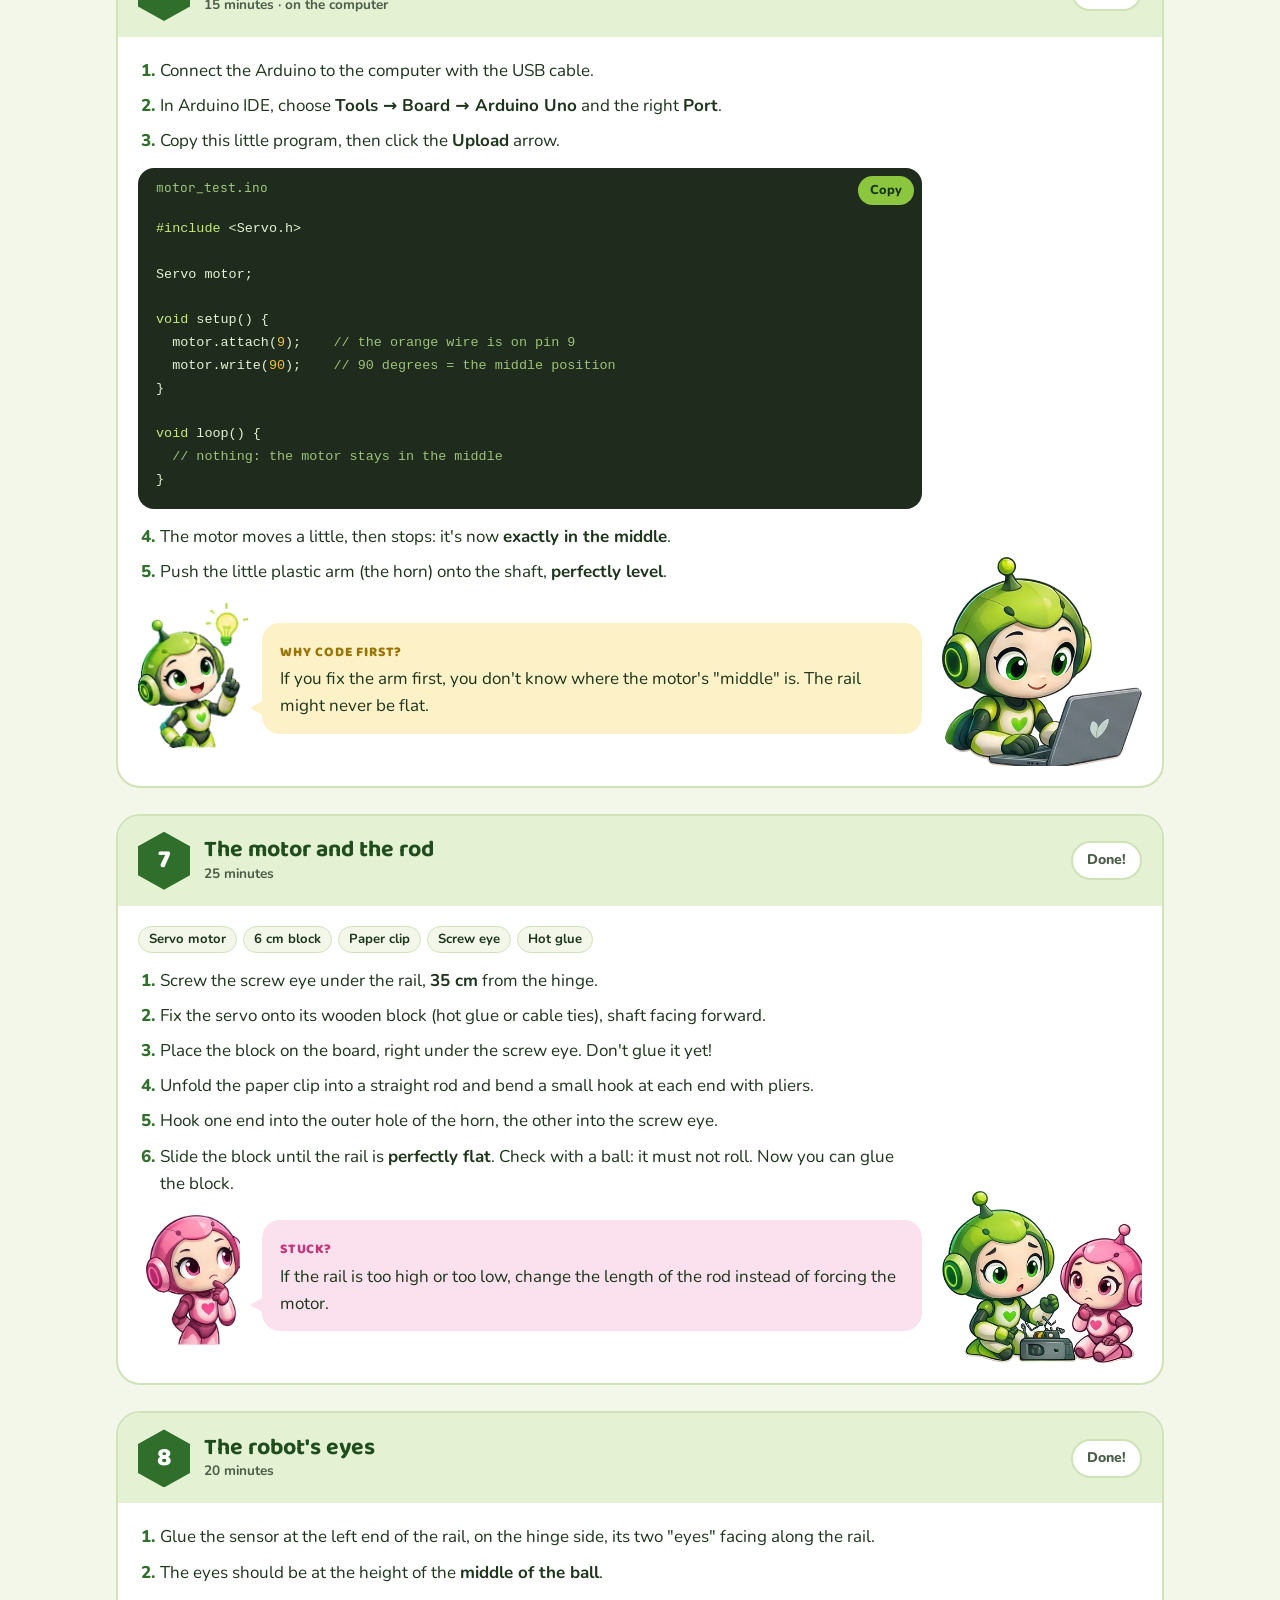
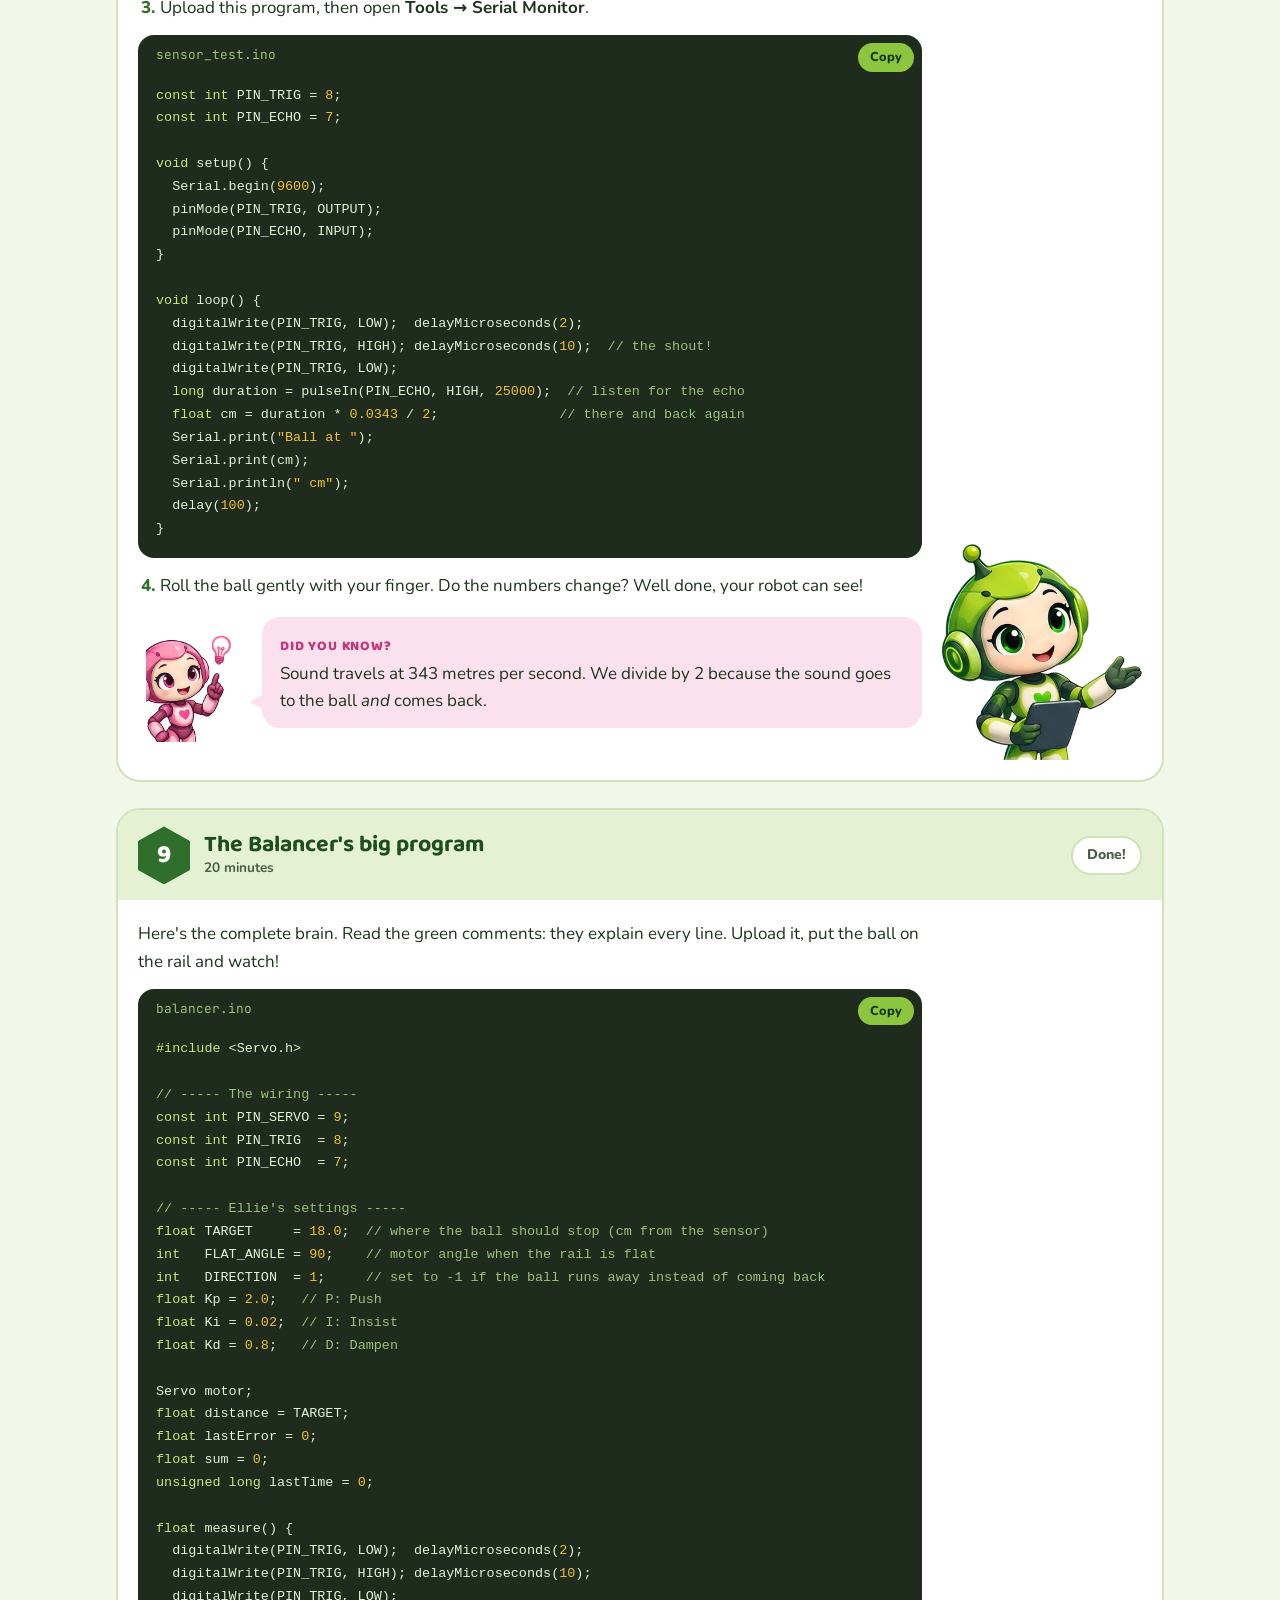
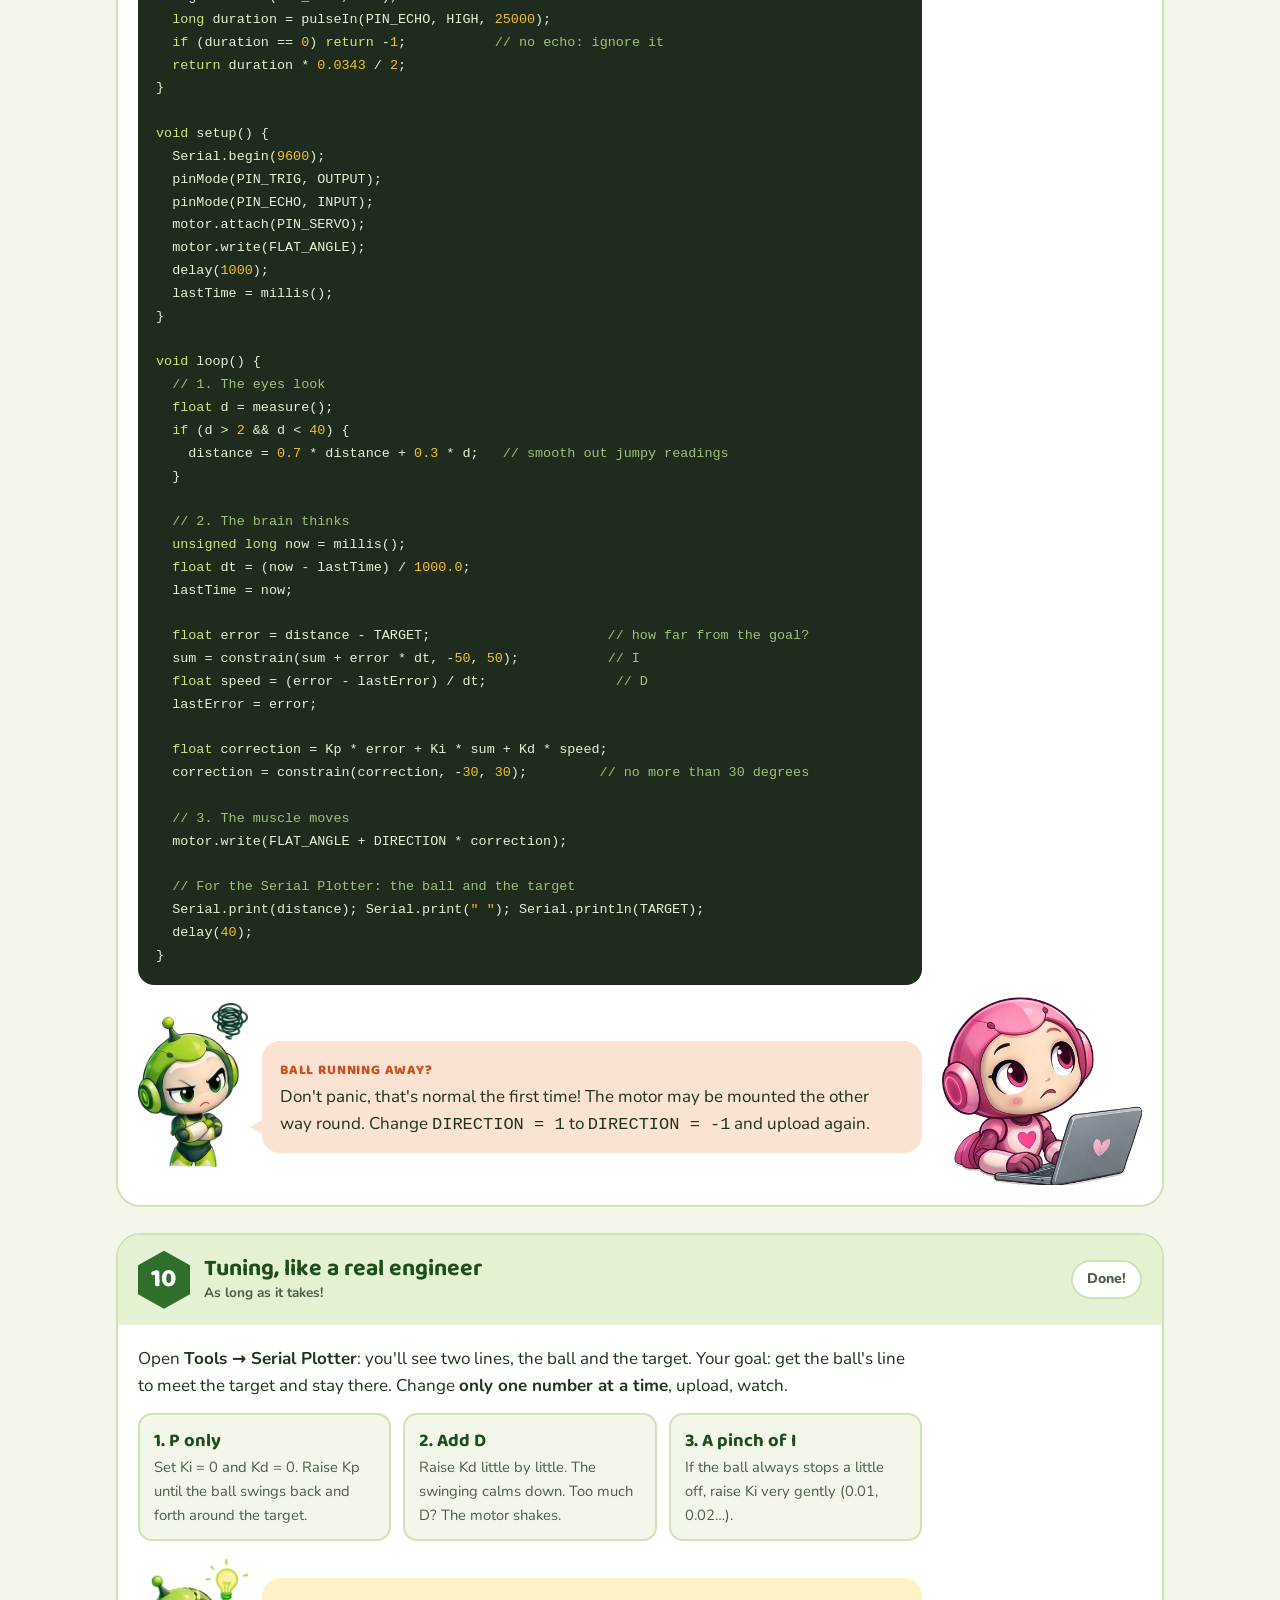
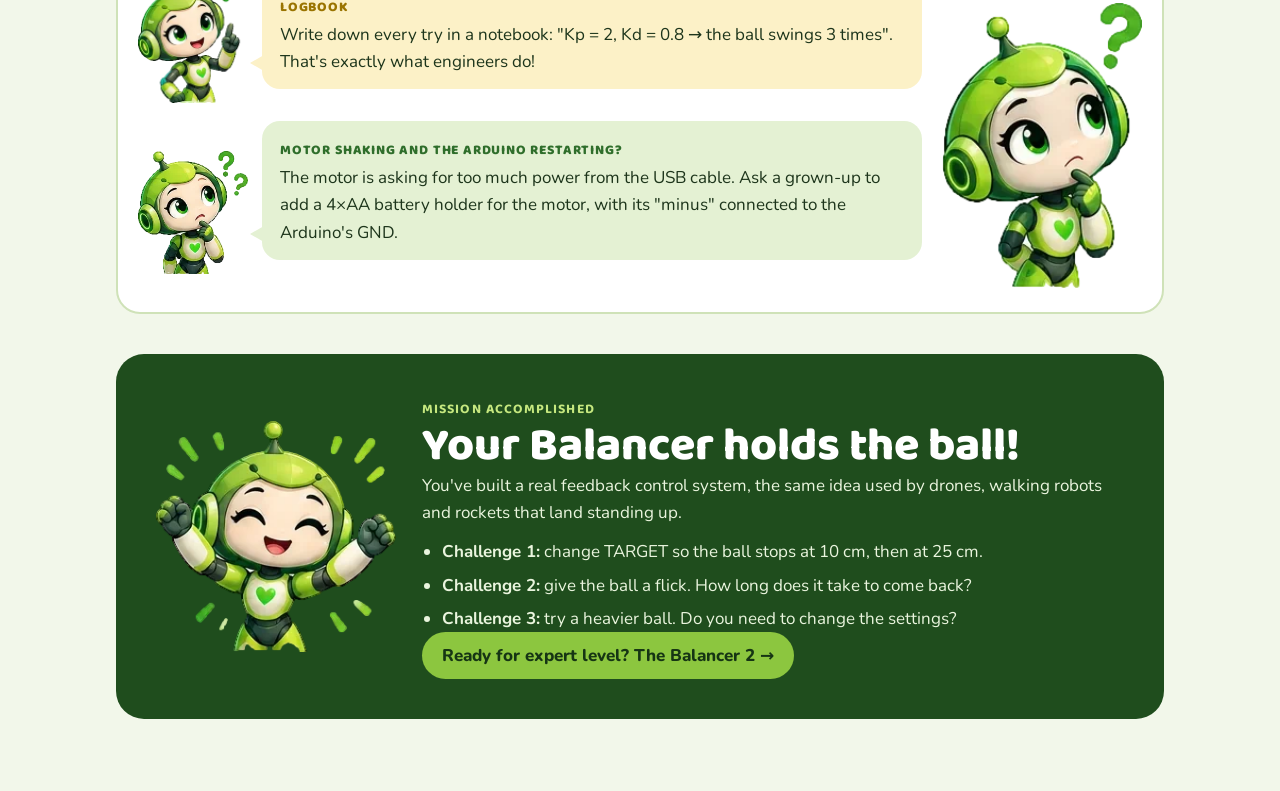
==== commit 1fe44a74: "Les mascottes s'appellent Ellie et Livia La grande (verte) devient Ellie, la petite (rose) devient L" ====
--- a/en/index.html
+++ b/en/index.html
@@ -58,13 +58,13 @@
 
 <main id="top">
   <div class="hero">
-    <video id="heroVideo" src="../assets/banner.mp4?v=4" poster="../assets/banner-poster.jpg" autoplay muted loop playsinline aria-label="Lili building a robot in her workshop"></video>
+    <video id="heroVideo" src="../assets/banner.mp4?v=4" poster="../assets/banner-poster.jpg" autoplay muted loop playsinline aria-label="Ellie building a robot in her workshop"></video>
     <button class="vid-toggle" id="vidToggle" type="button">❚❚ Pause</button>
     <div class="hero-text">
       <div class="wrap">
         <span class="eyebrow">Robot no. 1 · Version 1 · Balance mission</span>
         <h1>The Balancer 1</h1>
-        <p class="lead">Build a robot with Lili that keeps a ping-pong ball balanced on a rail, all by itself.</p>
+        <p class="lead">Build a robot with Ellie that keeps a ping-pong ball balanced on a rail, all by itself.</p>
         <div class="hero-cta">
           <a class="btn btn-lime" href="#comprendre">Let's start!</a>
           <a class="btn btn-ghost" href="#courses">Shopping list</a>
@@ -91,10 +91,10 @@
       </div>
 
       <div class="lili">
-        <img src="../assets/lili-coucou.webp" alt="Lili waving">
-        <div class="bubble"><span class="tag">Hi there!</span><p>I'm Lili! Have you ever tried to balance a ball on a ruler? As soon as it tilts a little, the ball rolls off. Our robot will do what your hands do without thinking: <strong>watch the ball and tilt the ruler just the right amount</strong>.</p></div>
-      </div>
-      <div class="lili rose"><img src="../assets/rose-petite.webp" alt="Rose, Lili's little sister"><div class="bubble"><span class="tag">And I'm Rose!</span><p>I'm Lili's little sister. Since I'm smaller, I ask lots of questions… and sometimes I make mistakes! When you see a <strong>pink bubble</strong>, that's me talking.</p></div></div>
+        <img src="../assets/lili-coucou.webp" alt="Ellie waving">
+        <div class="bubble"><span class="tag">Hi there!</span><p>I'm Ellie! Have you ever tried to balance a ball on a ruler? As soon as it tilts a little, the ball rolls off. Our robot will do what your hands do without thinking: <strong>watch the ball and tilt the ruler just the right amount</strong>.</p></div>
+      </div>
+      <div class="lili livia"><img src="../assets/livia-petite.webp" alt="Livia, Ellie's little sister"><div class="bubble"><span class="tag">And I'm Livia!</span><p>I'm Ellie's little sister. Since I'm smaller, I ask lots of questions… and sometimes I make mistakes! When you see a <strong>pink bubble</strong>, that's me talking. And do you know why the workshop is called LILI? El<strong>LI</strong>e + <strong>LI</strong>via = <strong>LILI</strong>!</p></div></div>
 
       <!-- À quoi doit-il ressembler ? -->
       <figure class="look" id="apercu">
@@ -137,7 +137,7 @@
       <p class="loop-line">The eyes look → the brain thinks → the muscle moves… and again, 25 times a second!</p>
 
       <div class="lili ask">
-        <img src="../assets/lili-explique.webp" alt="Lili explaining with a tablet">
+        <img src="../assets/lili-explique.webp" alt="Ellie explaining with a tablet">
         <div class="bubble"><span class="tag">Let me explain</span><p>The brain's secret is a 3-ingredient recipe called <strong>PID</strong>. <strong>P</strong> for "Push": the further the ball is from the middle, the more we tilt. <strong>D</strong> for "Dampen": if the ball comes in fast, we brake before it overshoots. <strong>I</strong> for "Insist": if the ball always stops a little off, we correct it bit by bit.</p></div>
       </div>
 
@@ -171,7 +171,7 @@
     <div class="wrap">
       <div class="chap-head">
         <div class="hex lime"><svg viewBox="0 0 24 24" fill="none" stroke="currentColor" stroke-width="2" stroke-linecap="round" stroke-linejoin="round"><path d="M3 4h2l2.4 11.2a2 2 0 002 1.6h7.7a2 2 0 002-1.5L21 8H6"/><circle cx="10" cy="20" r="1.3"/><circle cx="18" cy="20" r="1.3"/></svg></div>
-        <div><h2>Shopping list</h2><p>Tick each thing once it's on your table. Lili remembers your ticks.</p></div>
+        <div><h2>Shopping list</h2><p>Tick each thing once it's on your table. Ellie remembers your ticks.</p></div>
       </div>
 
       <div class="progress"><span id="shopCount">0 / 0 found</span><div class="bar"><i id="shopBar"></i></div></div>
@@ -188,7 +188,7 @@
       </div>
 
       <div class="lili warn">
-        <img src="../assets/lili-pas-contente.webp" alt="Lili with her arms crossed">
+        <img src="../assets/lili-pas-contente.webp" alt="Ellie with her arms crossed">
         <div class="bubble"><span class="tag">With a grown-up</span><p>The saw, the drill and the hot glue gun are used <strong>with a grown-up</strong>, never alone. I ask for help with those too!</p></div>
       </div>
       <p class="total">Tools to get ready: ruler, pencil, Phillips screwdriver, small saw, hot glue gun, and a computer with the free <strong>Arduino IDE</strong> software. Prices are rough guides. The Amazon buttons open a search: pick a well-rated seller and compare with the "Check" line.</p>
@@ -243,8 +243,8 @@
               <li>When the gap is right, glue the dowels and hold them with tape while they dry.</li>
               <li>Glue a small piece of cardboard on the right end: it's a stopper so the ball doesn't fly off.</li>
             </ol>
-            <div class="lili tip rose"><img src="../assets/rose-idee.webp" alt=""><div class="bubble"><span class="tag">Tip</span><p>Draw two pencil lines on the strip before gluing. The dowels will stay nice and straight.</p></div></div>
-          </div><img class="pose" src="../assets/rose-concentree.webp" alt=""></div>
+            <div class="lili tip livia"><img src="../assets/livia-idee.webp" alt=""><div class="bubble"><span class="tag">Tip</span><p>Draw two pencil lines on the strip before gluing. The dowels will stay nice and straight.</p></div></div>
+          </div><img class="pose" src="../assets/livia-concentree.webp" alt=""></div>
         </article>
 
         <article class="step" data-step="4">
@@ -350,7 +350,7 @@
               <li>Hook one end into the outer hole of the horn, the other into the screw eye.</li>
               <li>Slide the block until the rail is <strong>perfectly flat</strong>. Check with a ball: it must not roll. Now you can glue the block.</li>
             </ol>
-            <div class="lili ask rose"><img src="../assets/rose-pensive.webp" alt=""><div class="bubble"><span class="tag">Stuck?</span><p>If the rail is too high or too low, change the length of the rod instead of forcing the motor.</p></div></div>
+            <div class="lili ask livia"><img src="../assets/livia-pensive.webp" alt=""><div class="bubble"><span class="tag">Stuck?</span><p>If the rail is too high or too low, change the length of the rod instead of forcing the motor.</p></div></div>
           </div><img class="pose" src="../assets/duo-oups.webp" alt=""></div>
         </article>
 
@@ -385,7 +385,7 @@
             <ol start="4">
               <li>Roll the ball gently with your finger. Do the numbers change? Well done, your robot can see!</li>
             </ol>
-            <div class="lili tip rose"><img src="../assets/rose-idee.webp" alt=""><div class="bubble"><span class="tag">Did you know?</span><p>Sound travels at 343 metres per second. We divide by 2 because the sound goes to the ball <em>and</em> comes back.</p></div></div>
+            <div class="lili tip livia"><img src="../assets/livia-idee.webp" alt=""><div class="bubble"><span class="tag">Did you know?</span><p>Sound travels at 343 metres per second. We divide by 2 because the sound goes to the ball <em>and</em> comes back.</p></div></div>
           </div><img class="pose" src="../assets/lili-explique.webp" alt=""></div>
         </article>
 
@@ -400,7 +400,7 @@
 <span class="k">const int</span> PIN_TRIG  = <span class="n">8</span>;
 <span class="k">const int</span> PIN_ECHO  = <span class="n">7</span>;
 
-<span class="c">// ----- Lili's settings -----</span>
+<span class="c">// ----- Ellie's settings -----</span>
 <span class="k">float</span> TARGET     = <span class="n">18.0</span>;  <span class="c">// where the ball should stop (cm from the sensor)</span>
 <span class="k">int</span>   FLAT_ANGLE = <span class="n">90</span>;    <span class="c">// motor angle when the rail is flat</span>
 <span class="k">int</span>   DIRECTION  = <span class="n">1</span>;     <span class="c">// set to -1 if the ball runs away instead of coming back</span>
@@ -461,7 +461,7 @@
   delay(<span class="n">40</span>);
 }</code></pre></div>
             <div class="lili warn"><img src="../assets/lili-pas-contente.webp" alt=""><div class="bubble"><span class="tag">Ball running away?</span><p>Don't panic, that's normal the first time! The motor may be mounted the other way round. Change <code>DIRECTION = 1</code> to <code>DIRECTION = -1</code> and upload again.</p></div></div>
-          </div><img class="pose" src="../assets/rose-concentree.webp" alt=""></div>
+          </div><img class="pose" src="../assets/livia-concentree.webp" alt=""></div>
         </article>
 
         <article class="step" data-step="10">
@@ -480,7 +480,7 @@
       </div>
 
       <div class="finale">
-        <img src="../assets/lili-mission.webp" alt="Lili raising her arms, mission accomplished">
+        <img src="../assets/lili-mission.webp" alt="Ellie raising her arms, mission accomplished">
         <div>
           <span class="eyebrow">Mission accomplished</span>
           <h2>Your Balancer holds the ball!</h2>
--- a/assets/atelier.css
+++ b/assets/atelier.css
@@ -1,4 +1,4 @@
-/* Layout: manuel d'atelier pour enfant. Bannière vidéo, menu collant, puis 3 chapitres (comprendre, acheter, construire) rythmés par Lili. */
+/* Layout: manuel d'atelier pour enfant. Bannière vidéo, menu collant, puis 3 chapitres (comprendre, acheter, construire) rythmés par Ellie. */
 :root{
   --bg:#F2F7EA; --surface:#FFFFFF; --surface-2:#E4F1D3;
   --ink:#1D351B; --ink-soft:#4C5E49; --line:#CFE2B8;
@@ -101,7 +101,7 @@
 .chap-head p{color:var(--ink-soft);font-weight:600;margin-top:4px}
 .chap-alt{background:var(--surface)}
 
-/* Bulles de Lili */
+/* Bulles d'Ellie */
 .lili{display:grid;grid-template-columns:110px 1fr;gap:14px;align-items:end;margin-block:18px}
 .lili img{width:110px;height:auto}
 .bubble{position:relative;background:var(--lime-soft);border-radius:var(--radius);padding:14px 18px;margin-bottom:14px;min-width:0}
@@ -112,10 +112,10 @@
 .lili.ask .bubble{background:var(--surface-2)} .lili.ask .bubble::before{border-right-color:var(--surface-2)}
 :root[data-theme="dark"] .lili.tip .tag{color:var(--sun)}
 @media (prefers-color-scheme: dark){:root:not([data-theme="light"]) .lili.tip .tag{color:var(--sun)}}
-/* Rose, la petite sœur de Lili : bulles roses, un peu plus petite */
-.lili.rose .bubble{background:var(--pink-soft)} .lili.rose .bubble::before{border-right-color:var(--pink-soft)} :root:root:root .lili.rose .tag{color:var(--pink)}
-.lili.rose img{width:94px;justify-self:center}
-@media (max-width:520px){.lili{grid-template-columns:72px 1fr}.lili img{width:72px}.lili.rose img{width:62px}}
+/* Livia, la petite sœur d'Ellie : bulles roses, un peu plus petite */
+.lili.livia .bubble{background:var(--pink-soft)} .lili.livia .bubble::before{border-right-color:var(--pink-soft)} :root:root:root .lili.livia .tag{color:var(--pink)}
+.lili.livia img{width:94px;justify-self:center}
+@media (max-width:520px){.lili{grid-template-columns:72px 1fr}.lili img{width:72px}.lili.livia img{width:62px}}
 
 /* Comment ça marche */
 .how{display:grid;grid-template-columns:repeat(4,1fr);gap:14px;margin-top:8px}
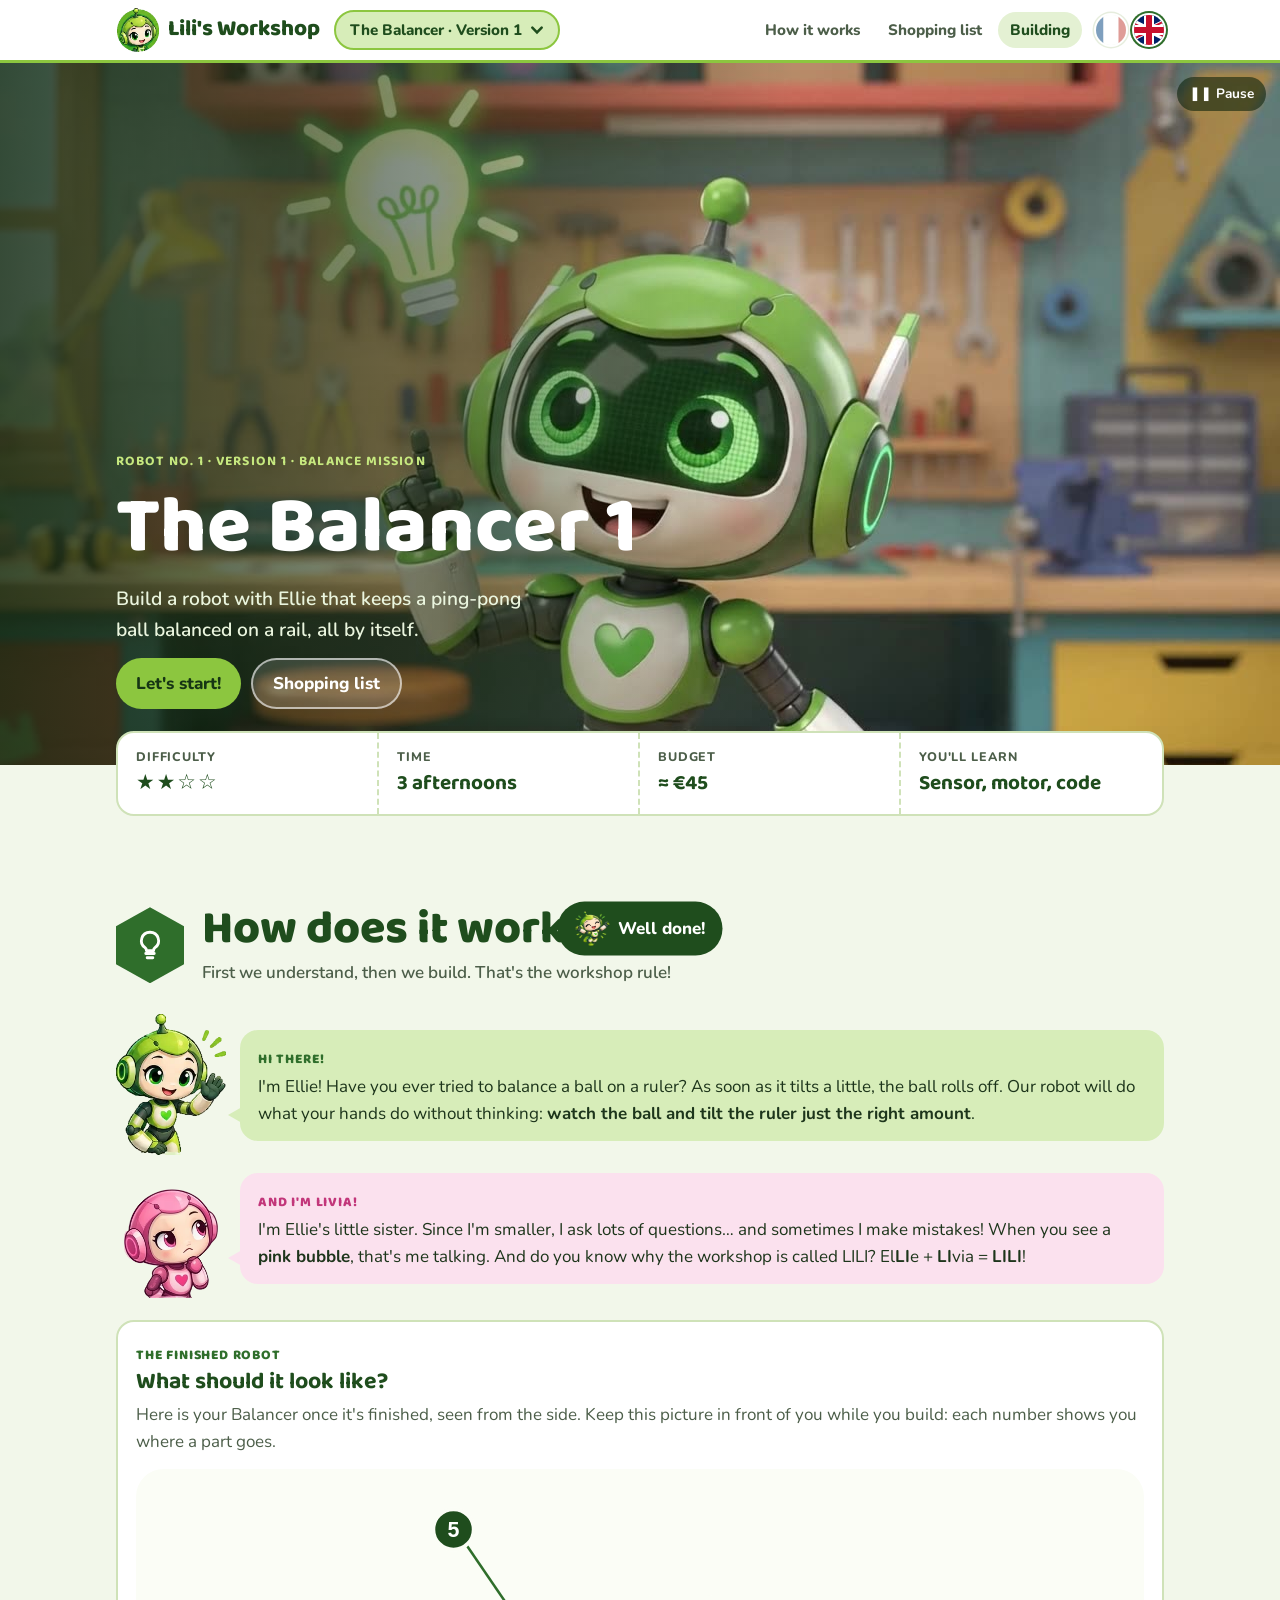
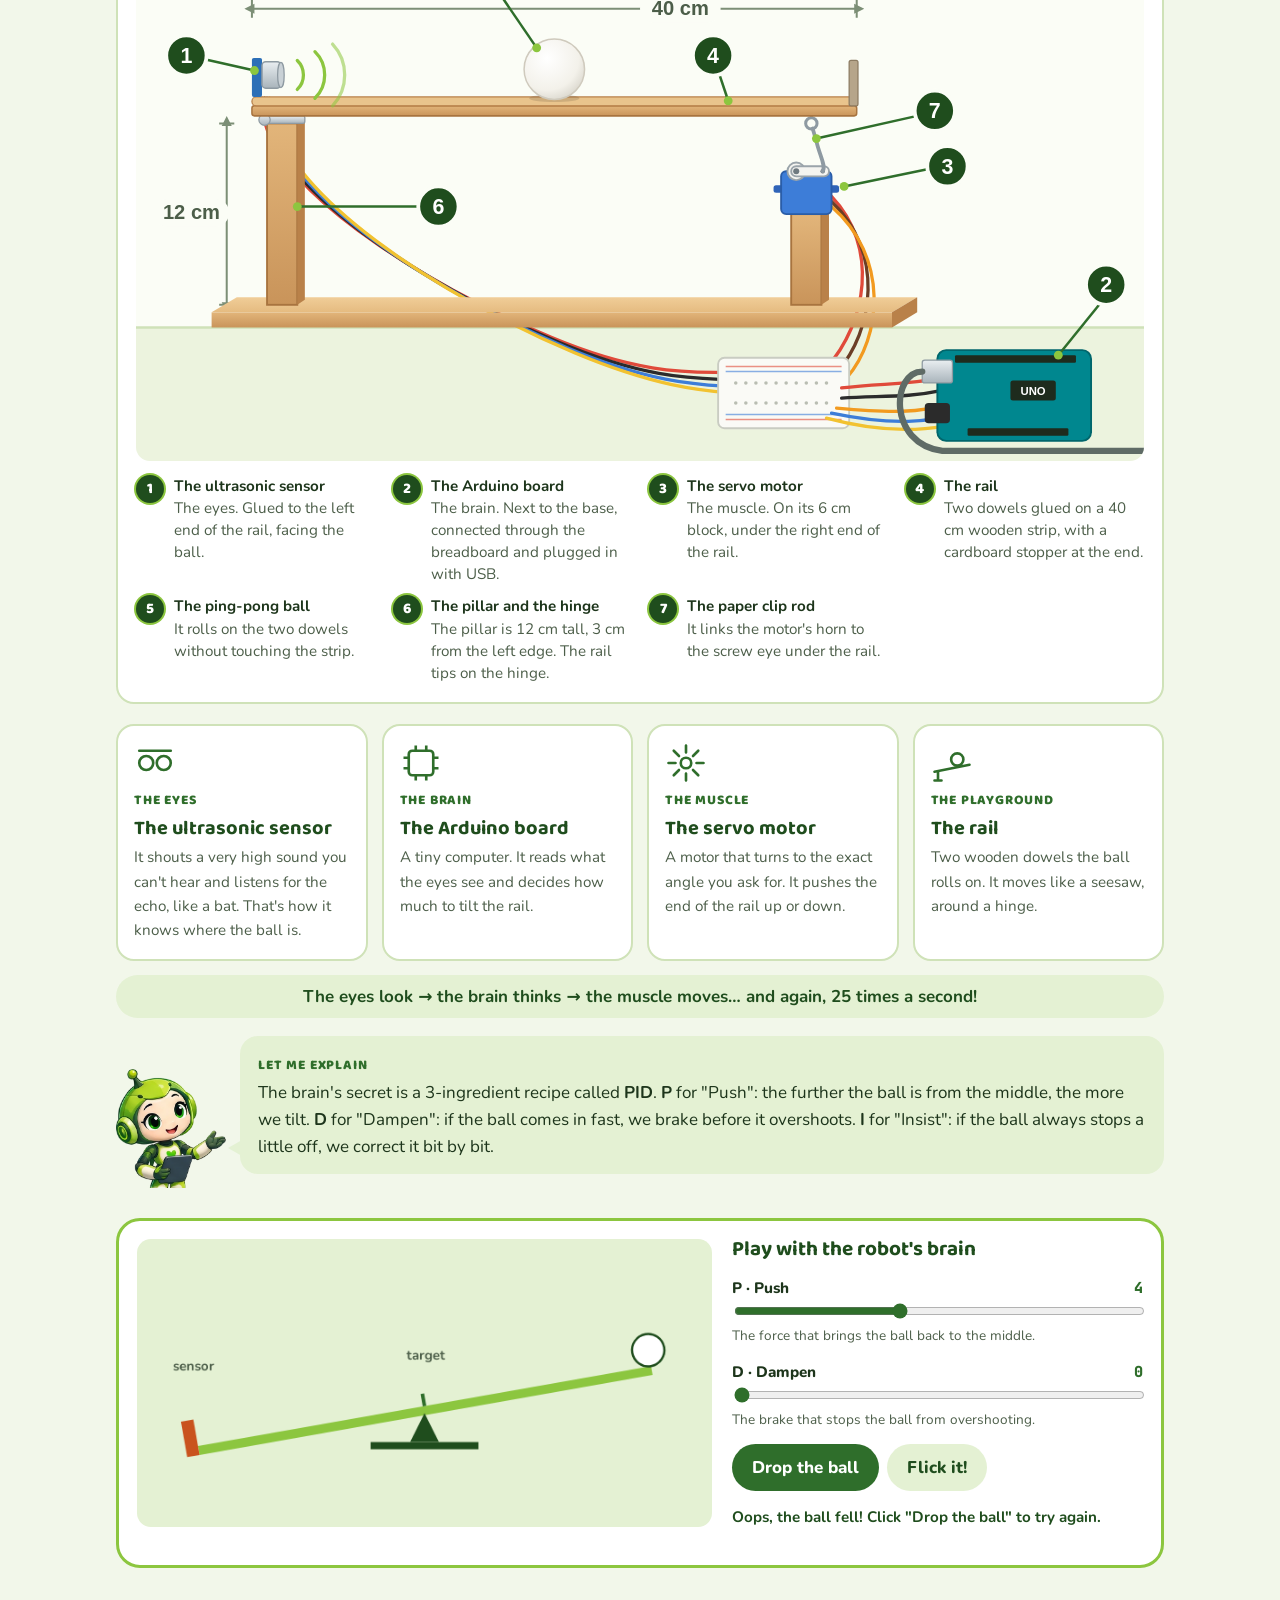
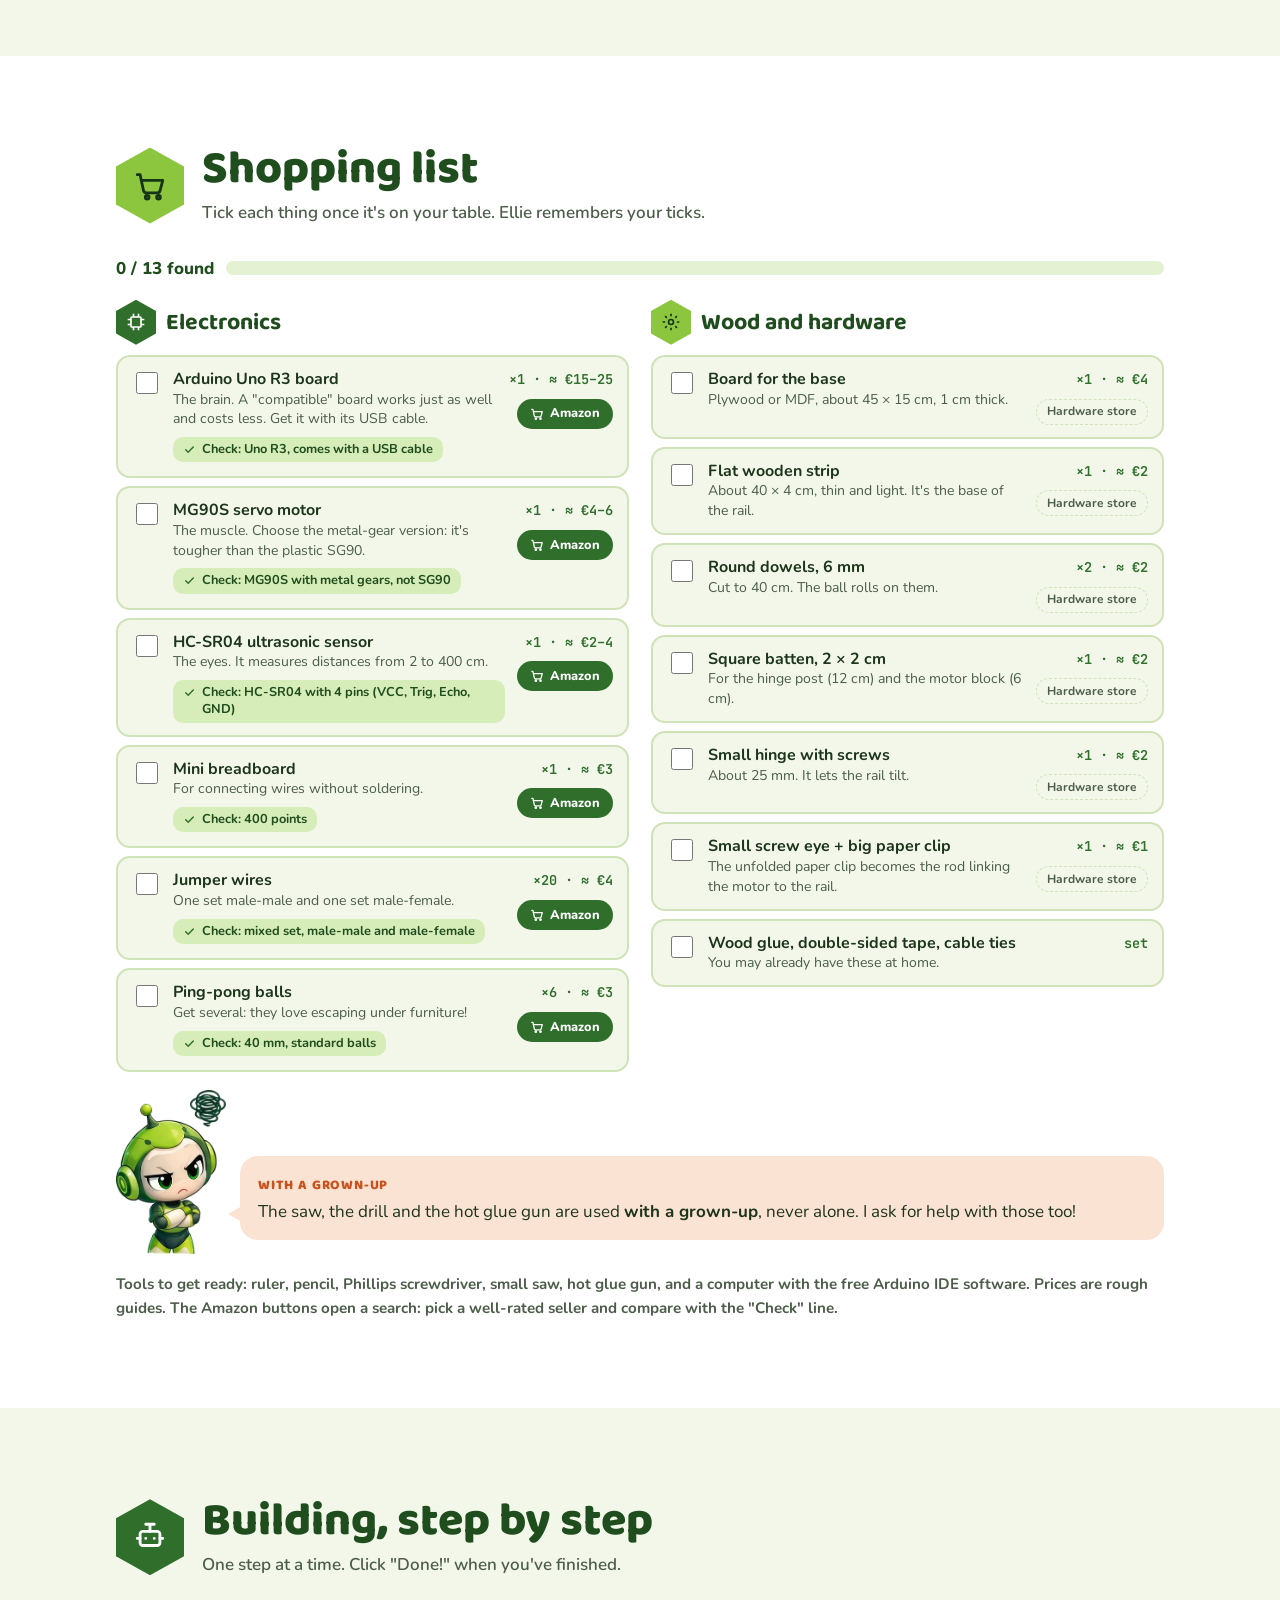
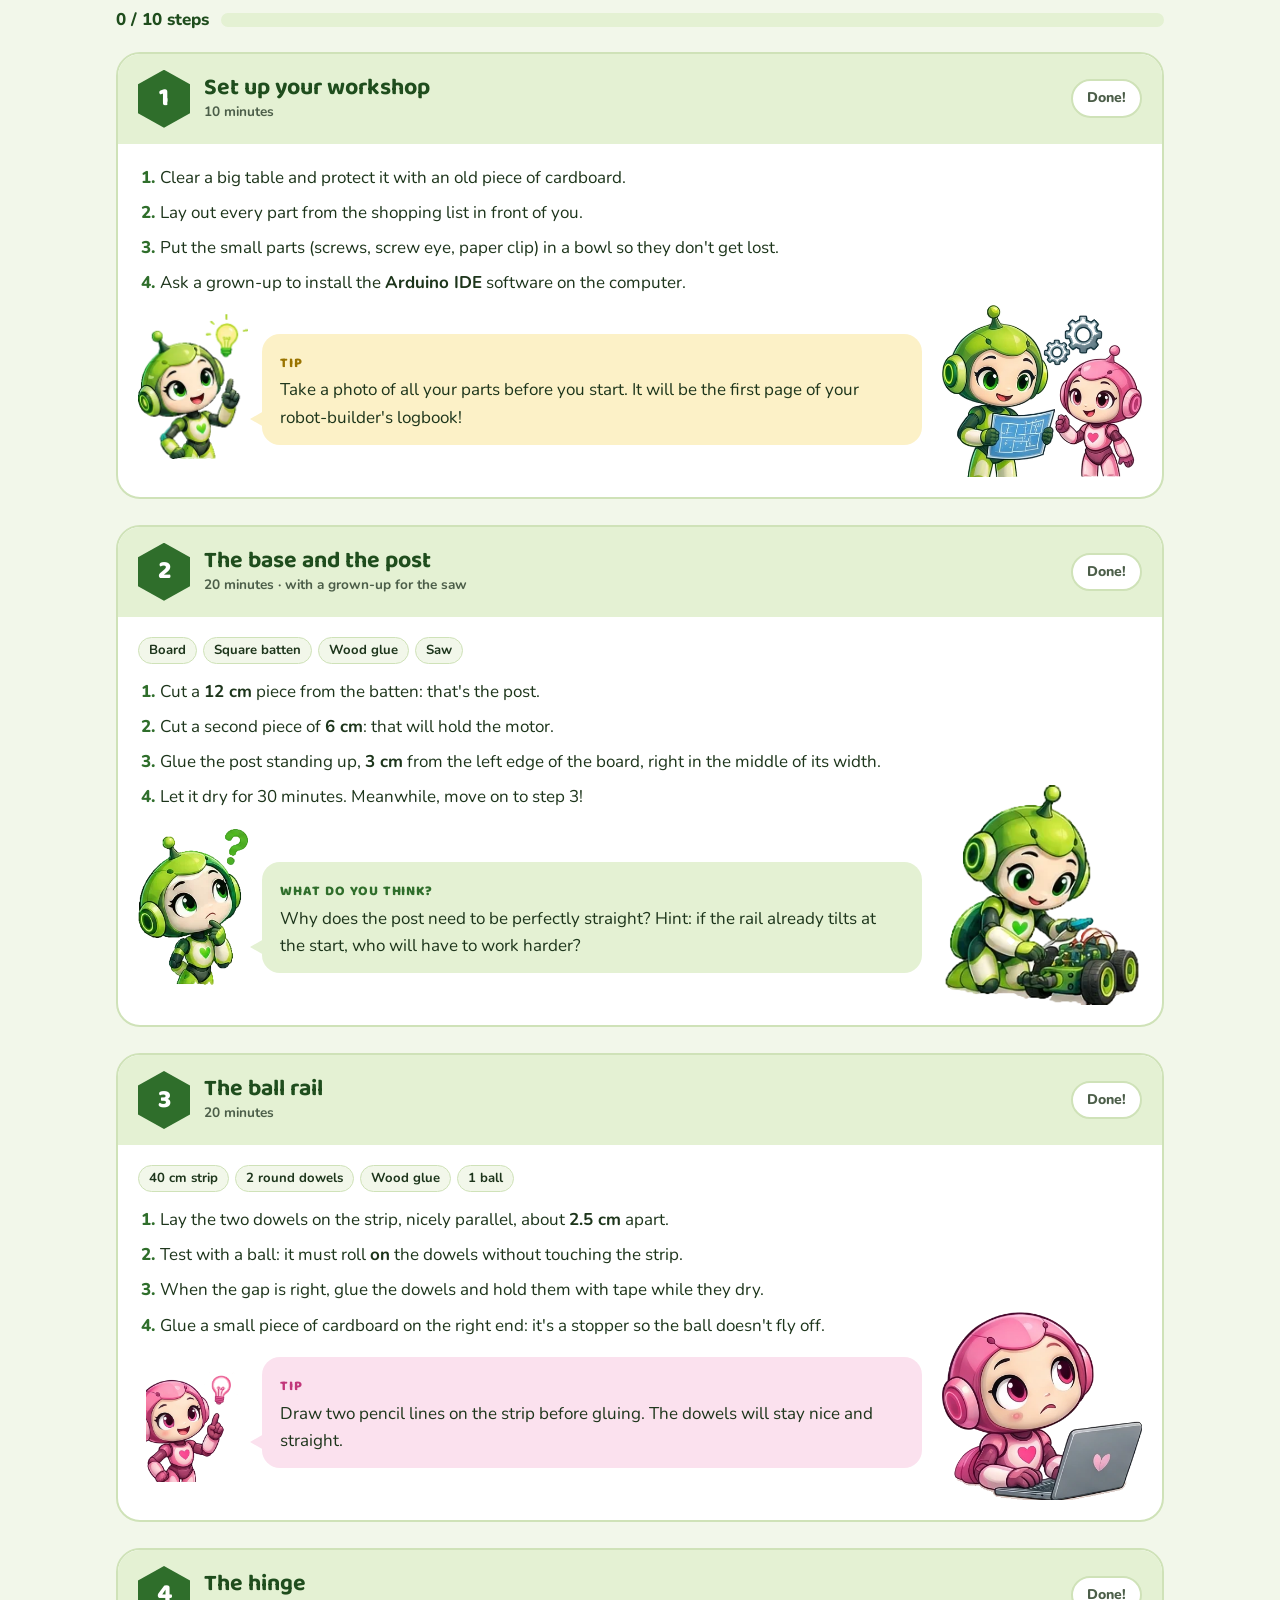
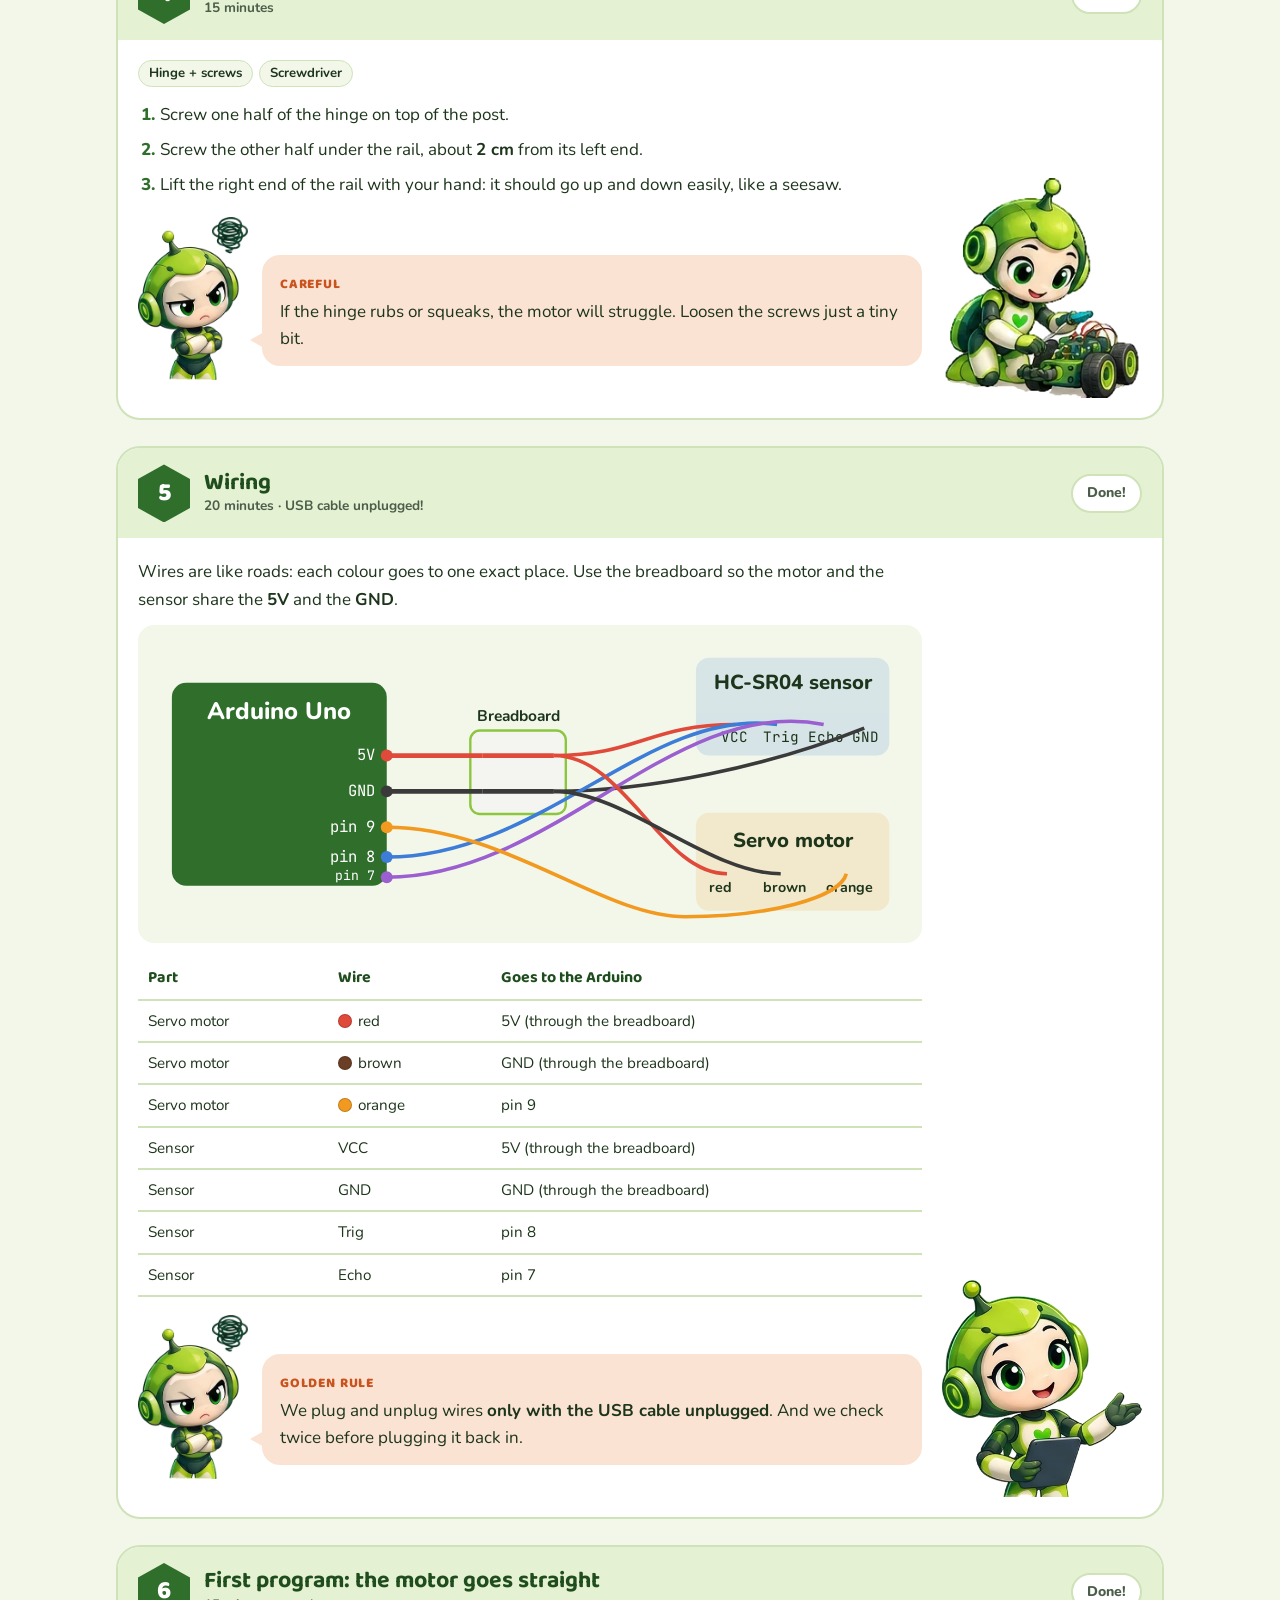
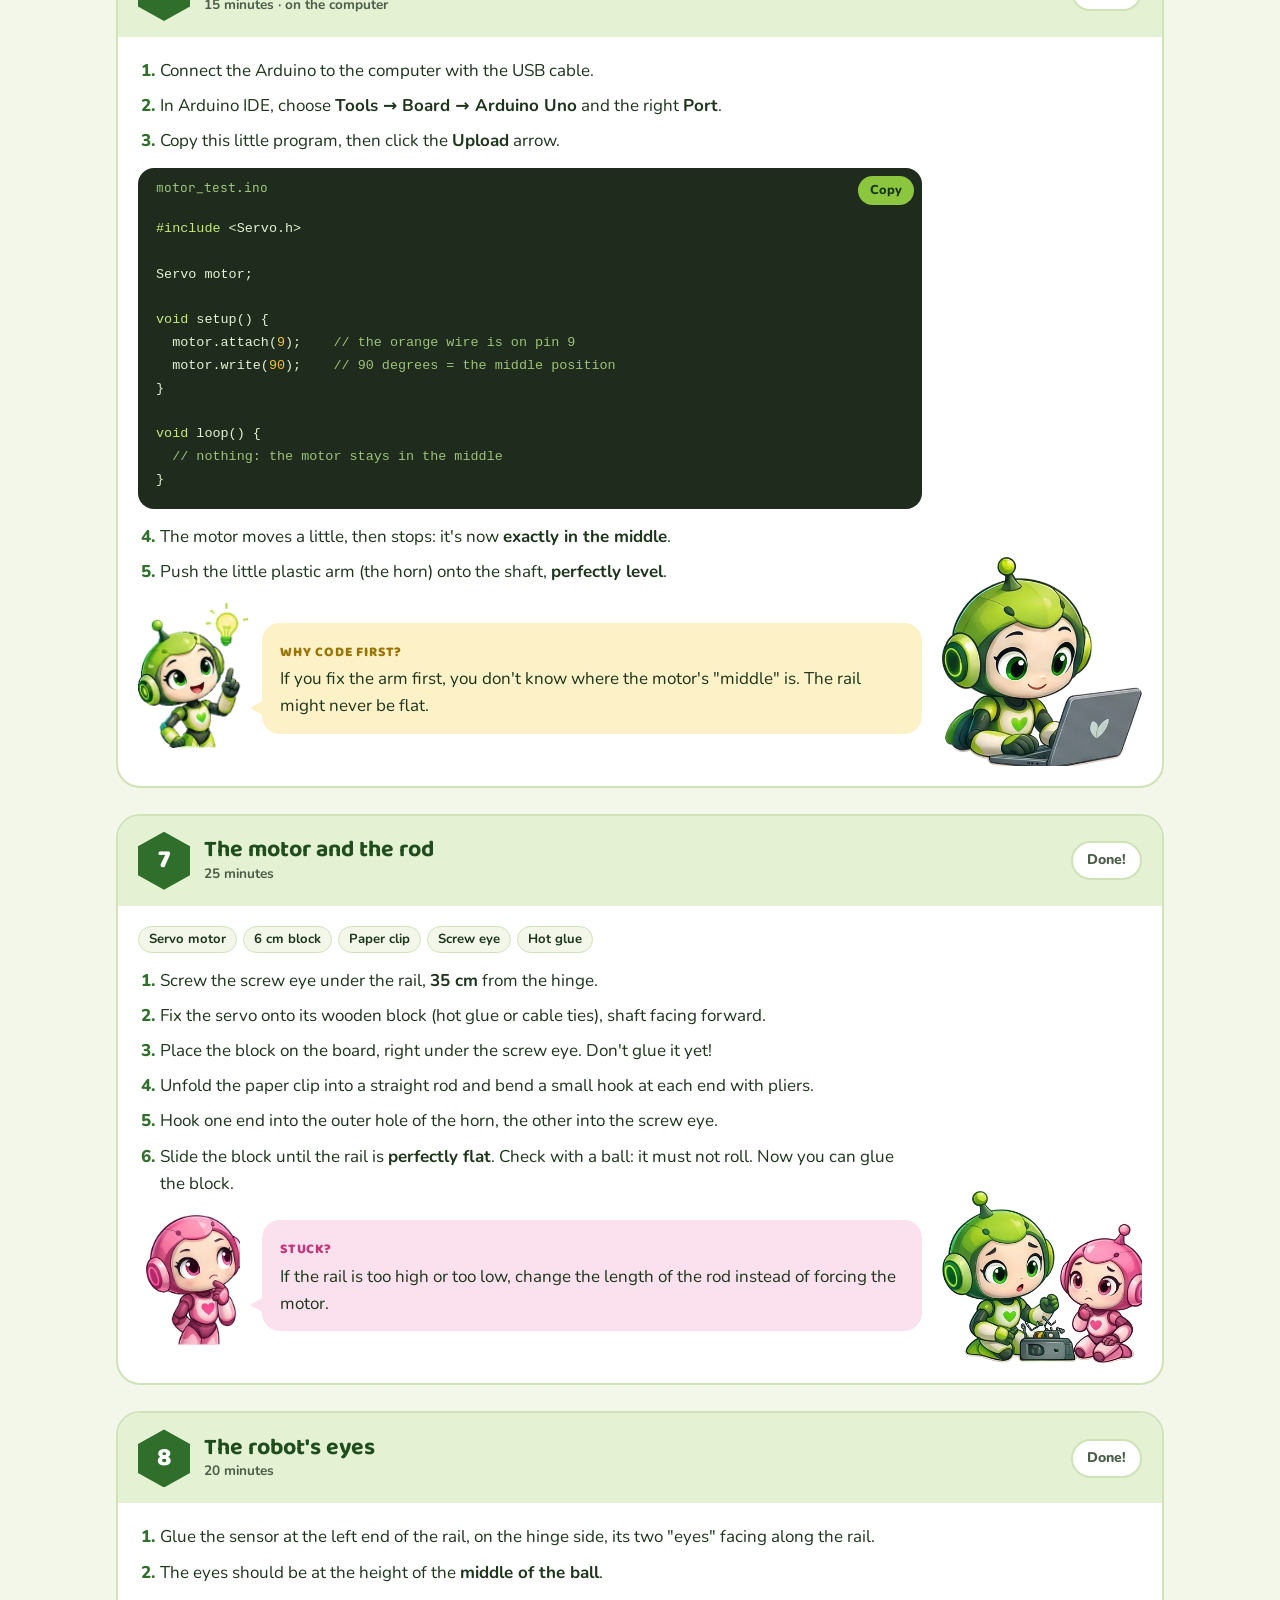
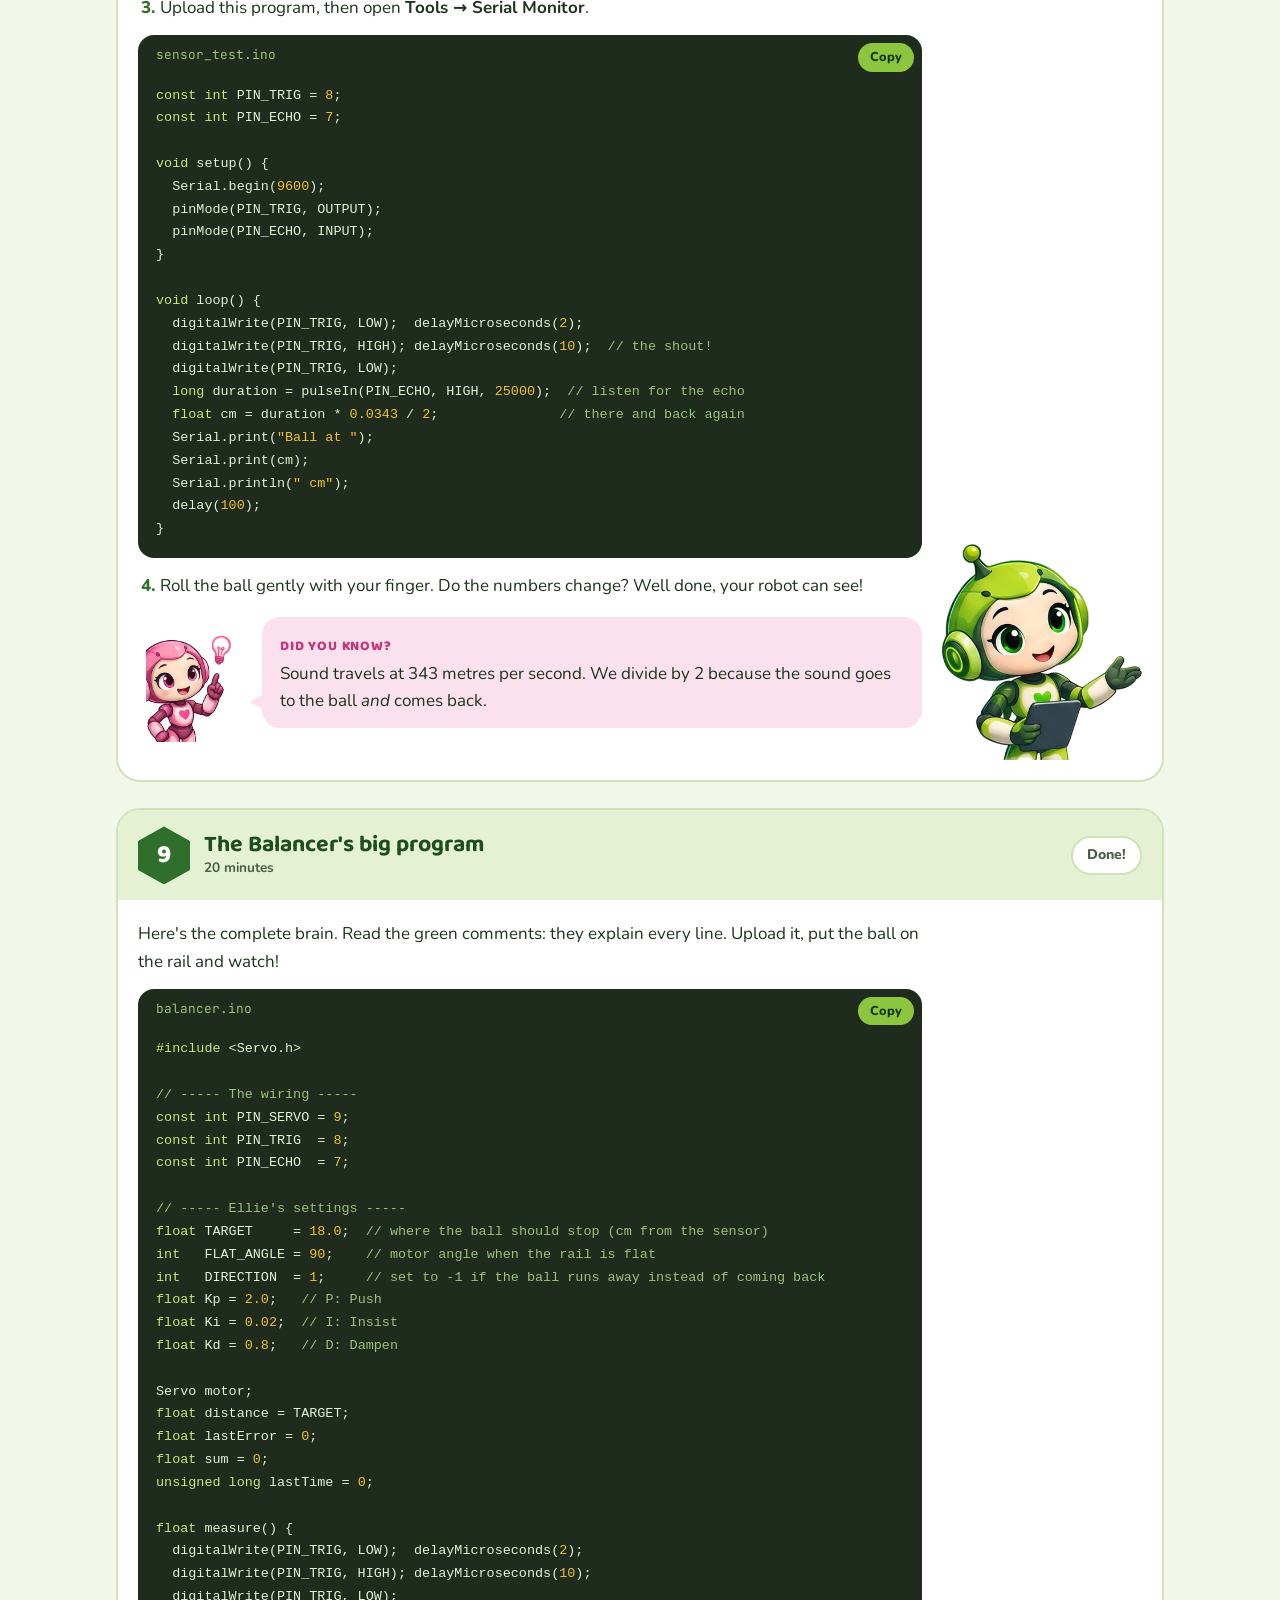
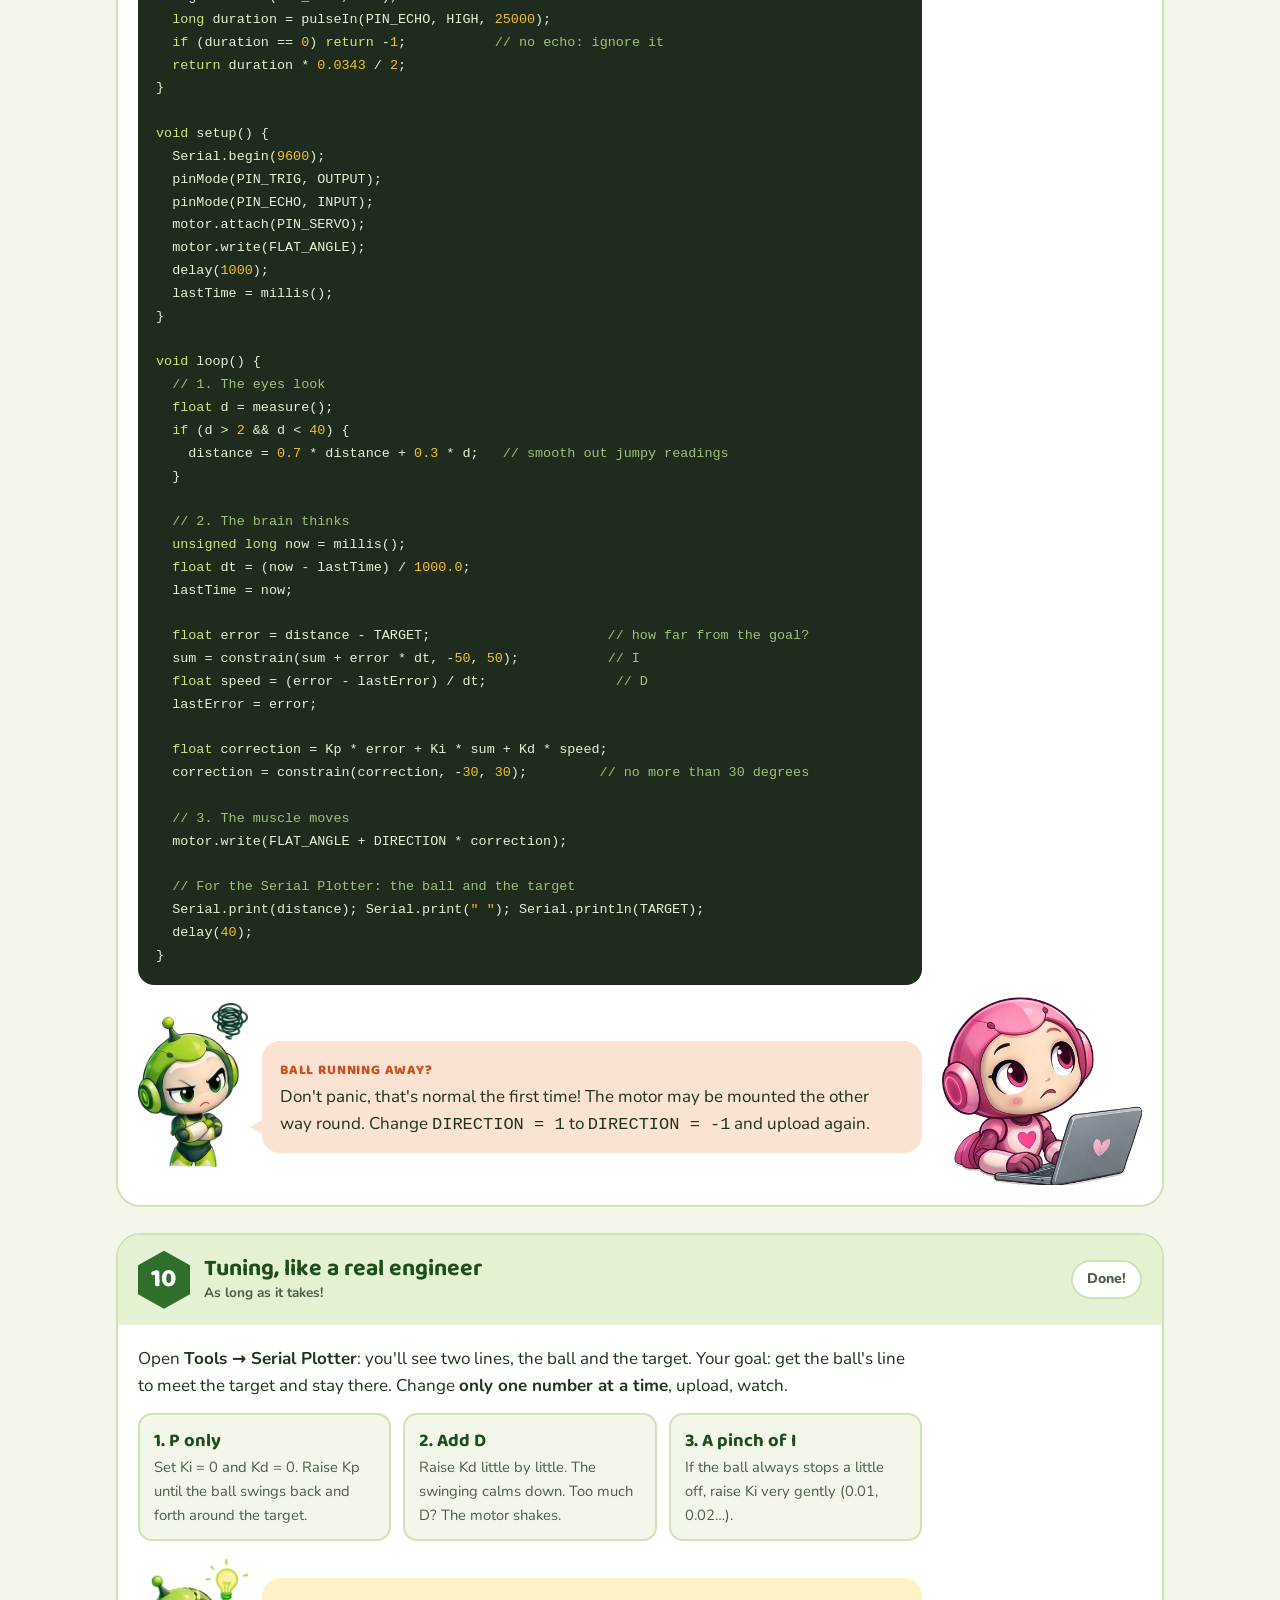
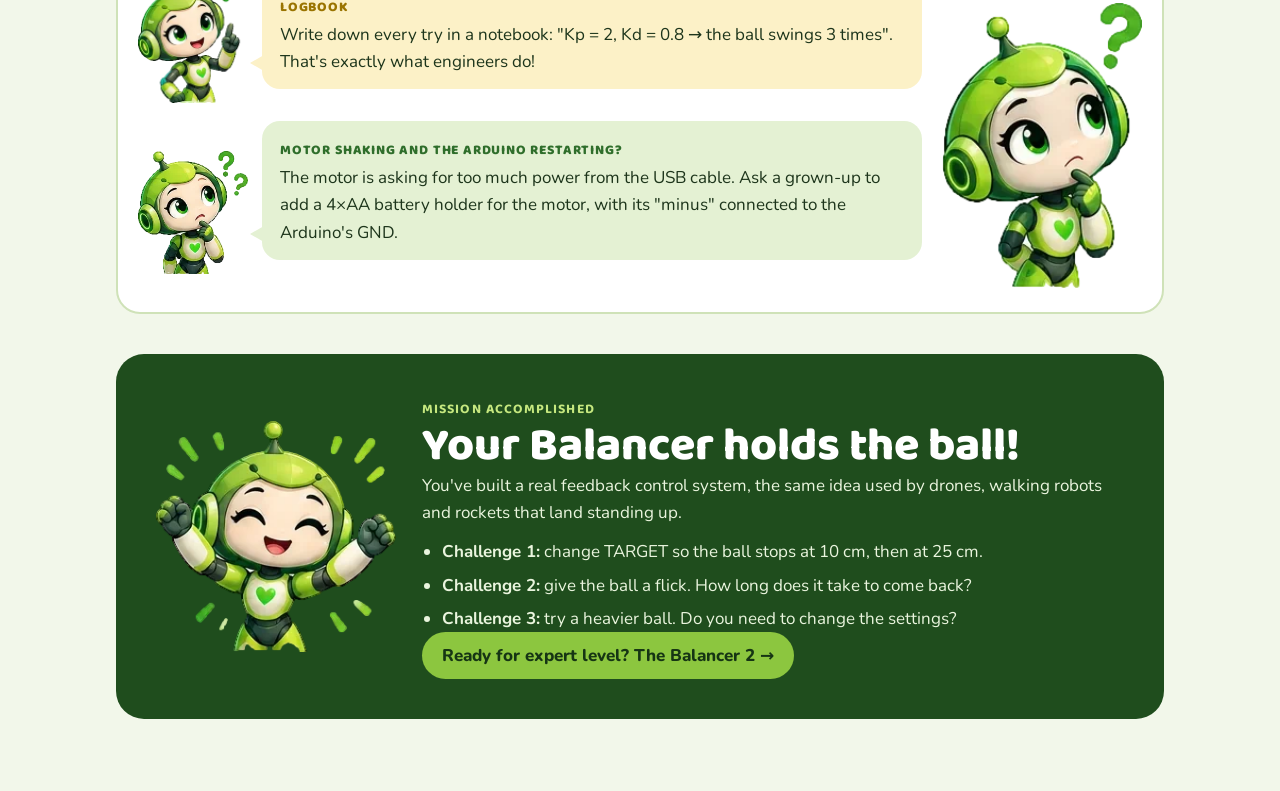
==== commit a8ada2f4: "Force le rechargement de la feuille de style (bulles roses de Livia) Co-Authored-By: Claude Opus 5.5" ====
--- a/en/index.html
+++ b/en/index.html
@@ -10,7 +10,7 @@
 <link rel="preconnect" href="https://fonts.googleapis.com">
 <link rel="preconnect" href="https://fonts.gstatic.com" crossorigin>
 <link rel="stylesheet" href="https://fonts.googleapis.com/css2?family=Baloo+2:wght@500;700;800&family=Nunito:wght@400;600;700;800&family=JetBrains+Mono:wght@400;600&display=swap">
-<link rel="stylesheet" href="../assets/atelier.css?v=5">
+<link rel="stylesheet" href="../assets/atelier.css?v=6">
 <style>:root{color-scheme:light;padding-top:env(safe-area-inset-top,0px);padding-bottom:env(safe-area-inset-bottom,0px)}body{margin:0}img{max-width:100%}[hidden]{display:none!important}</style>
 </head>
 <body>
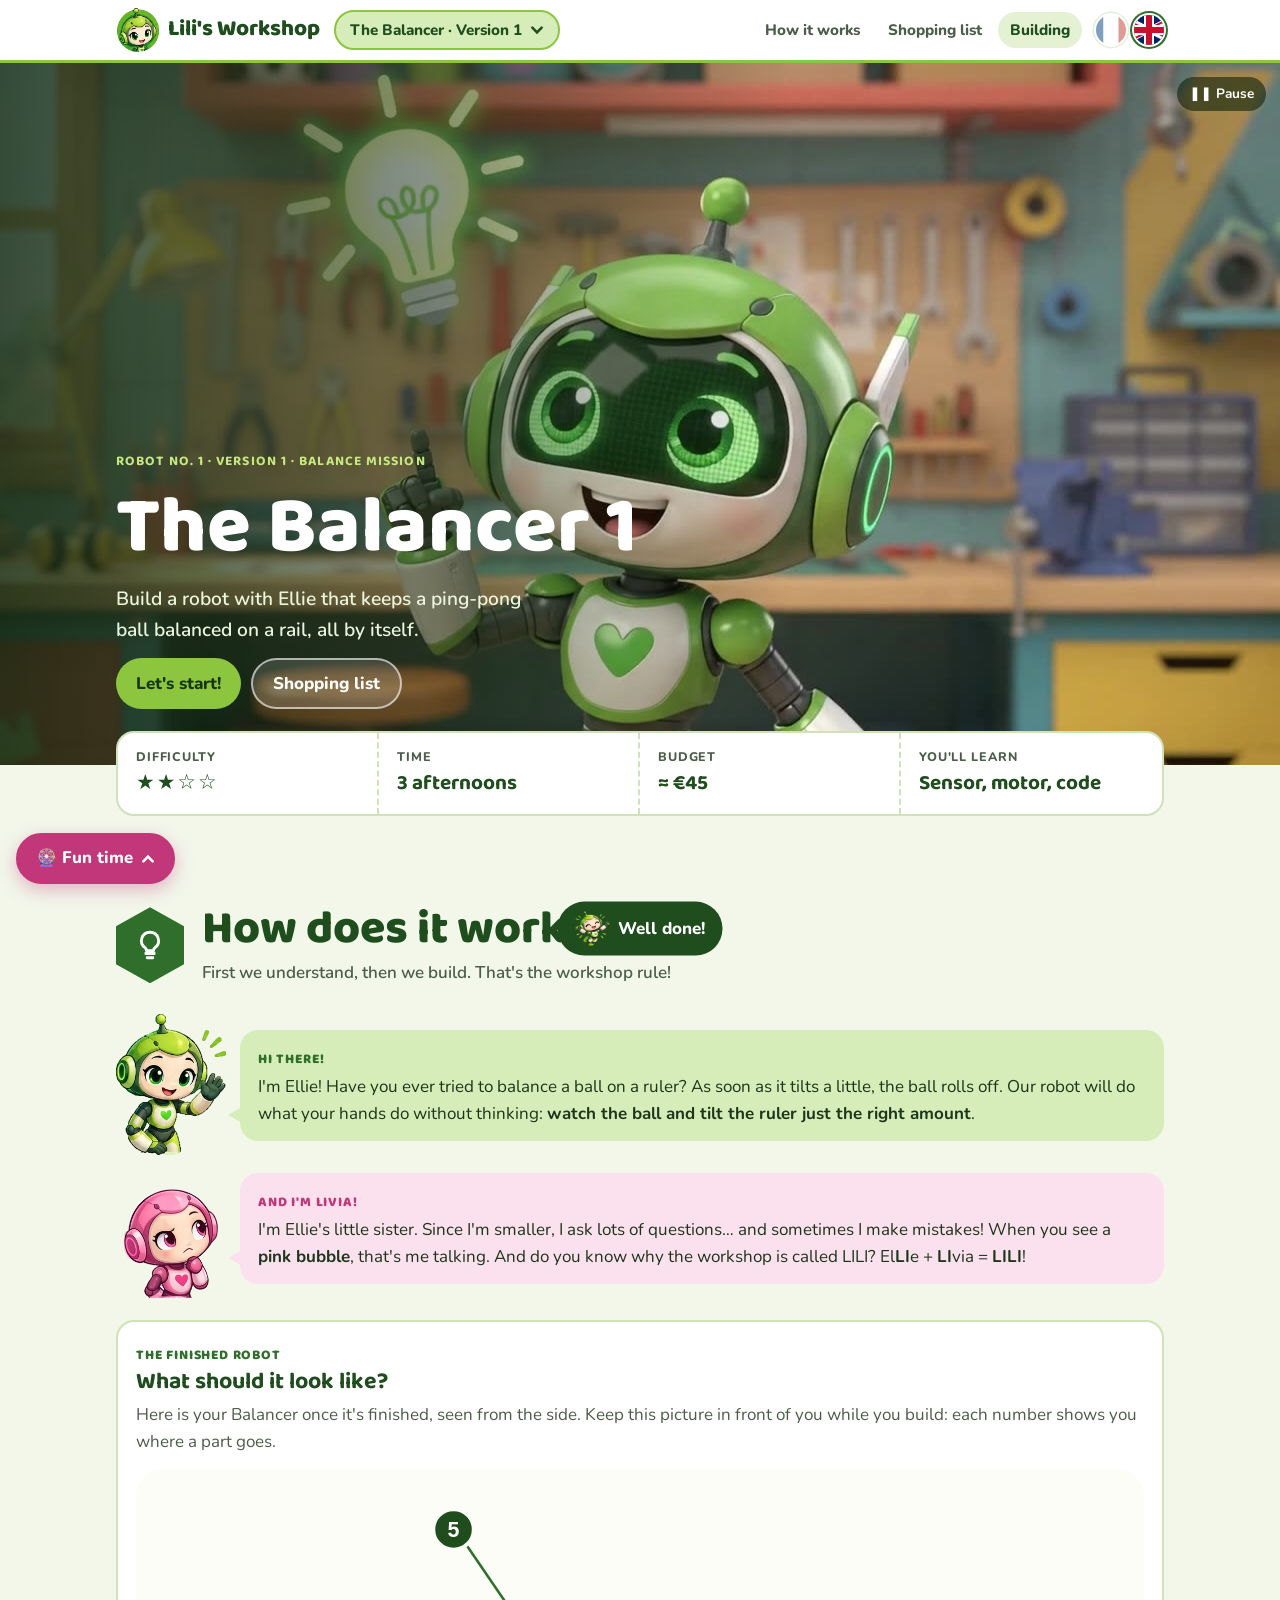
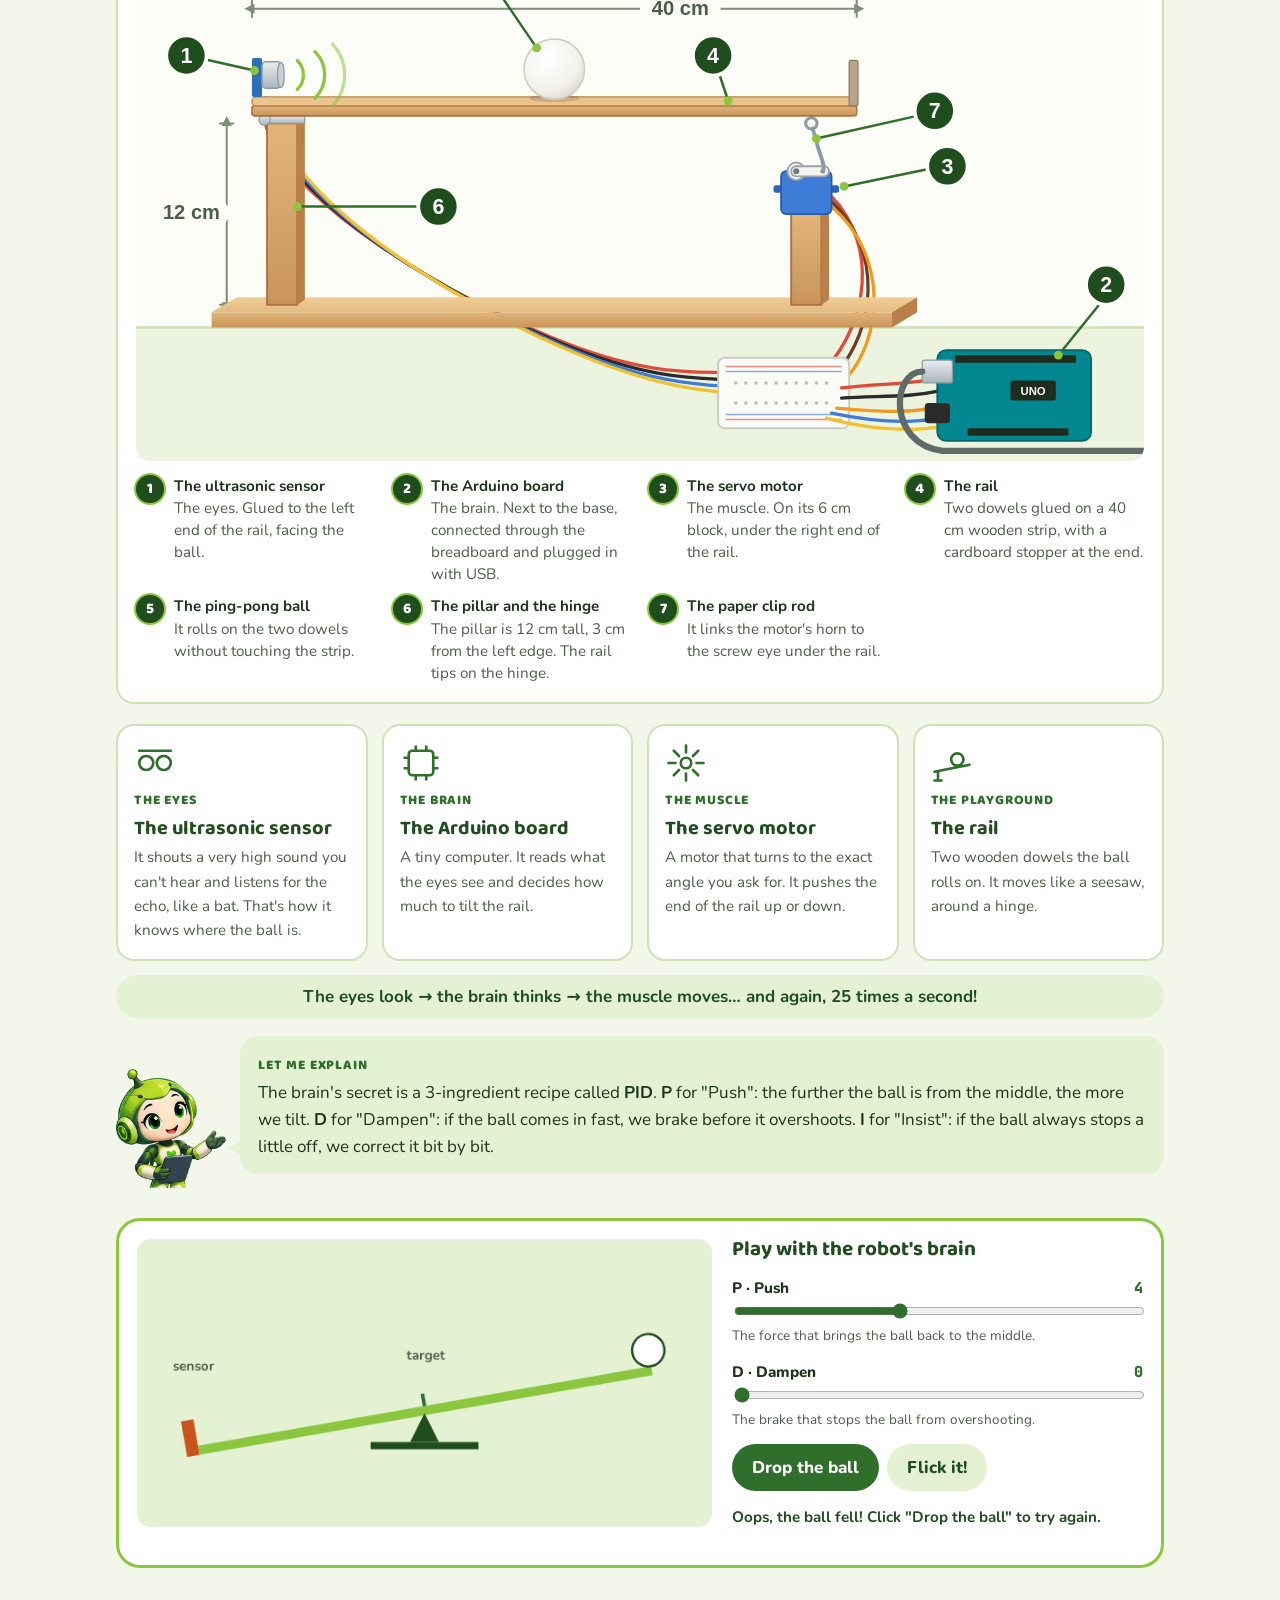
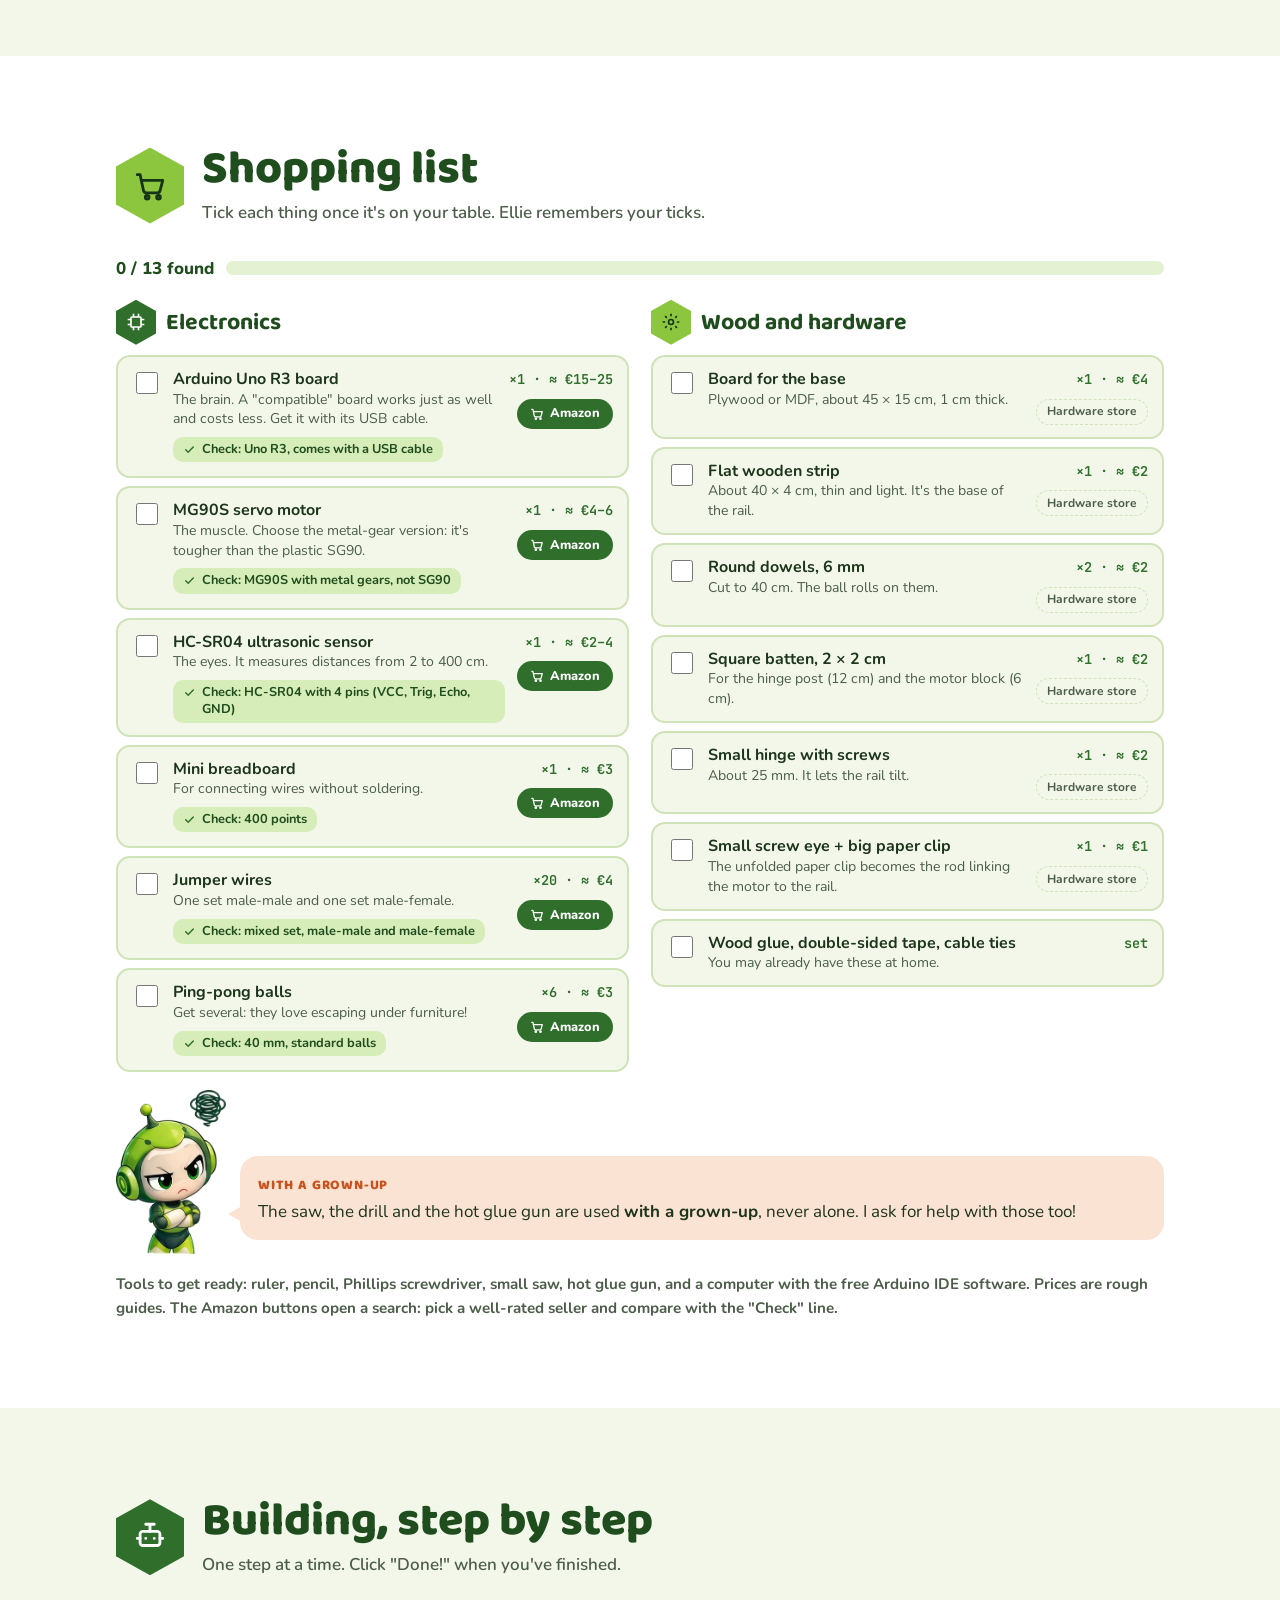
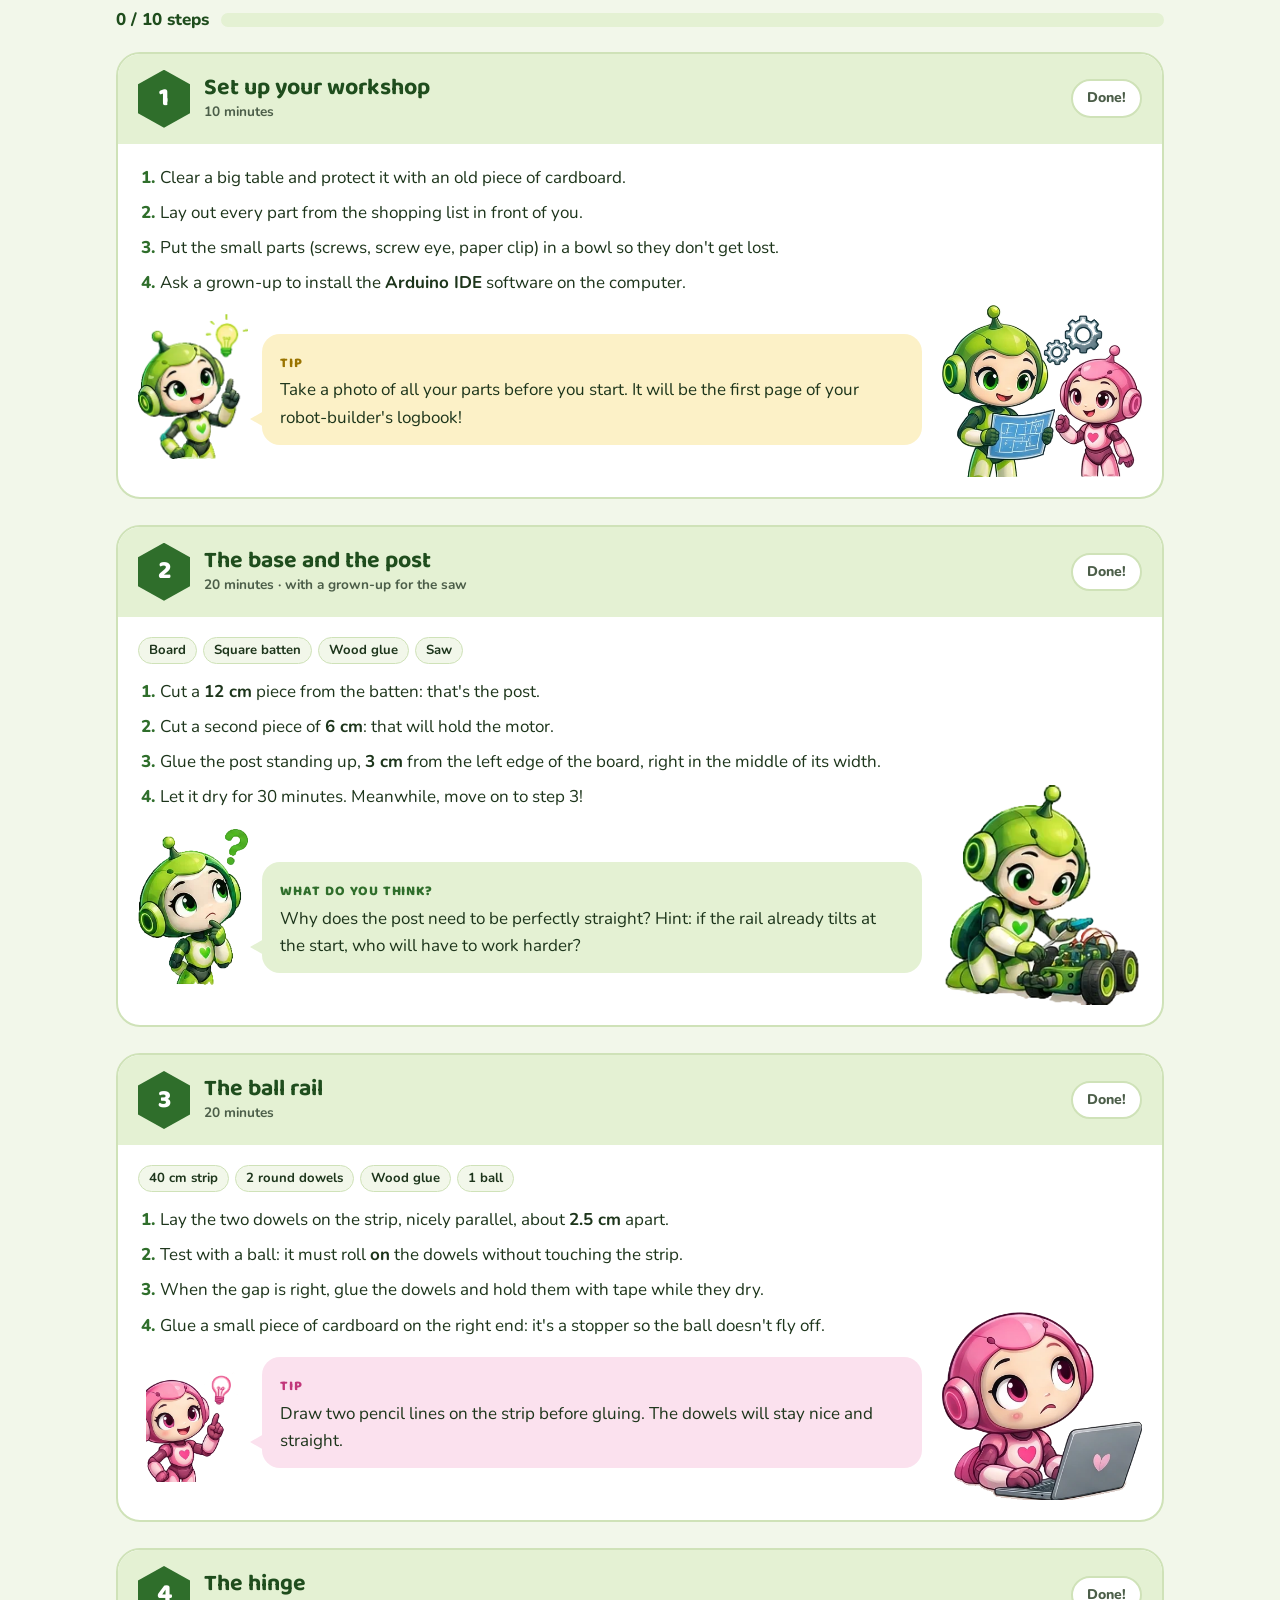
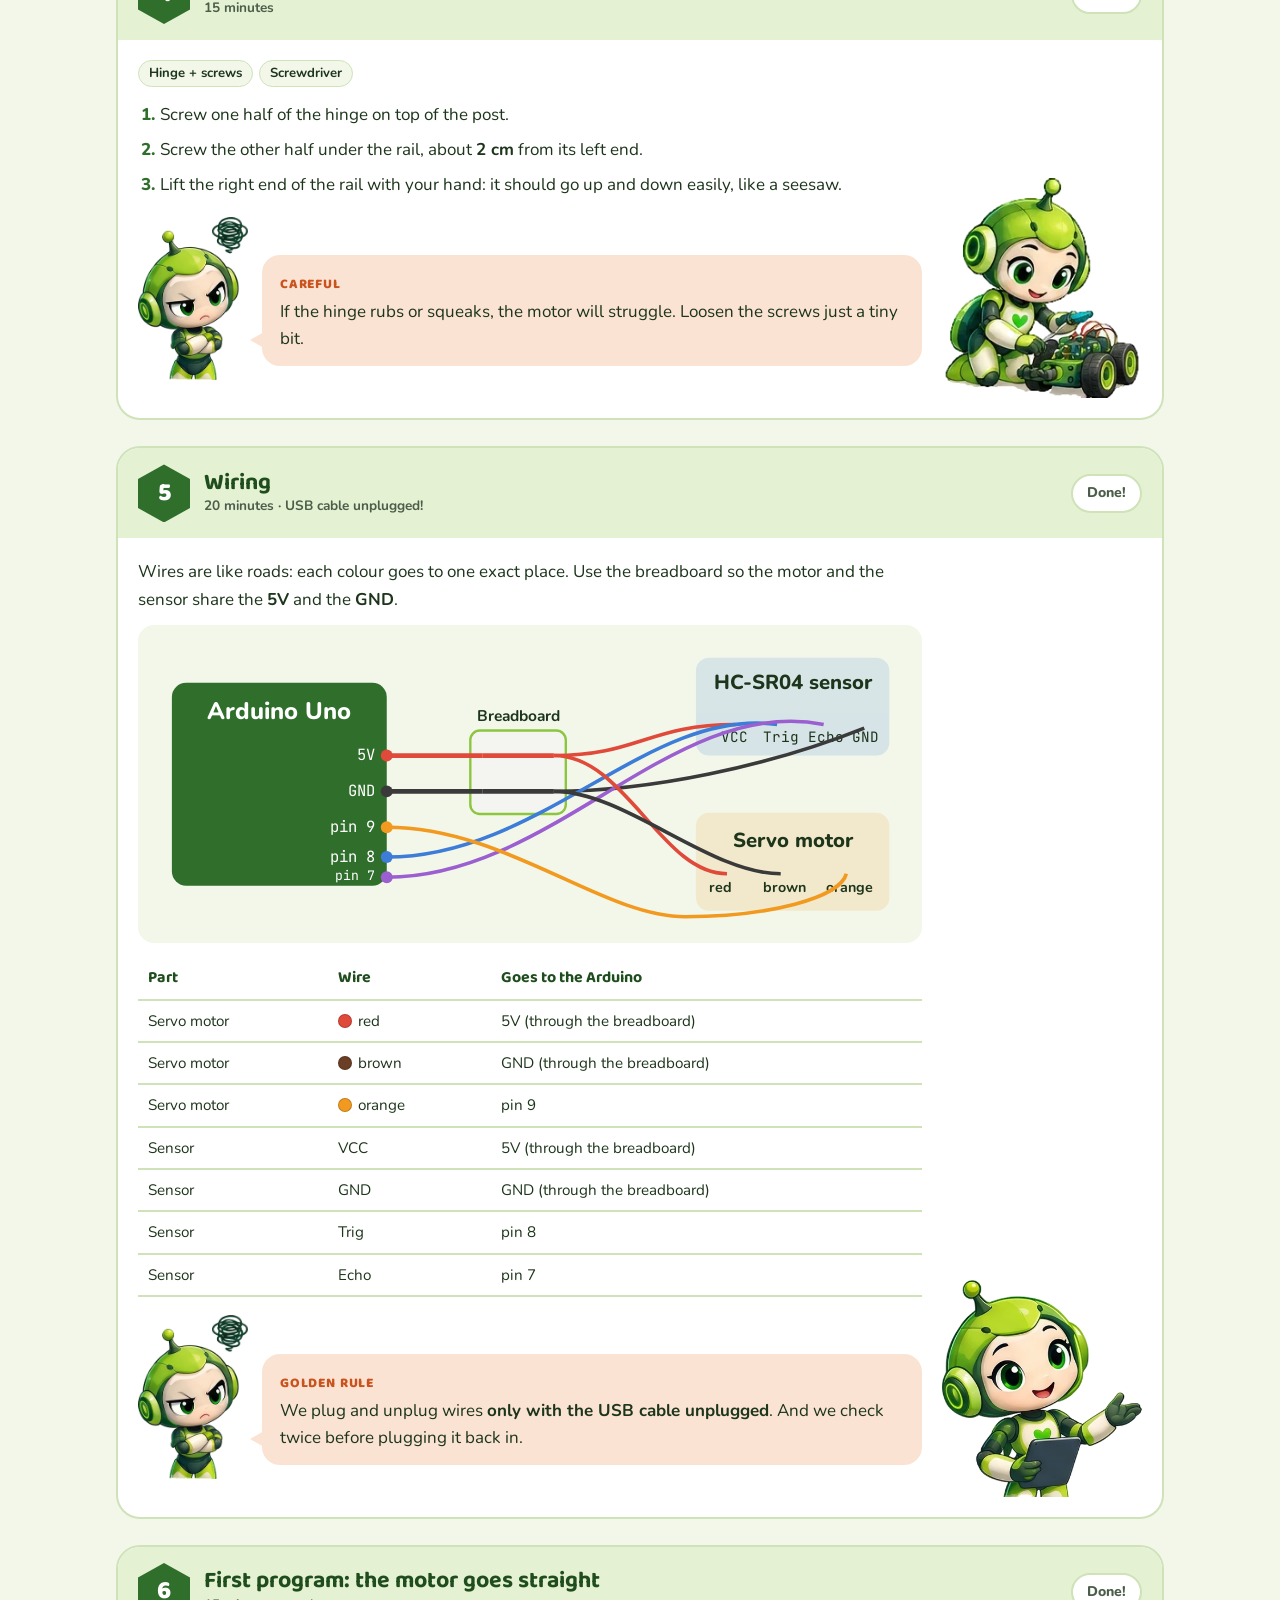
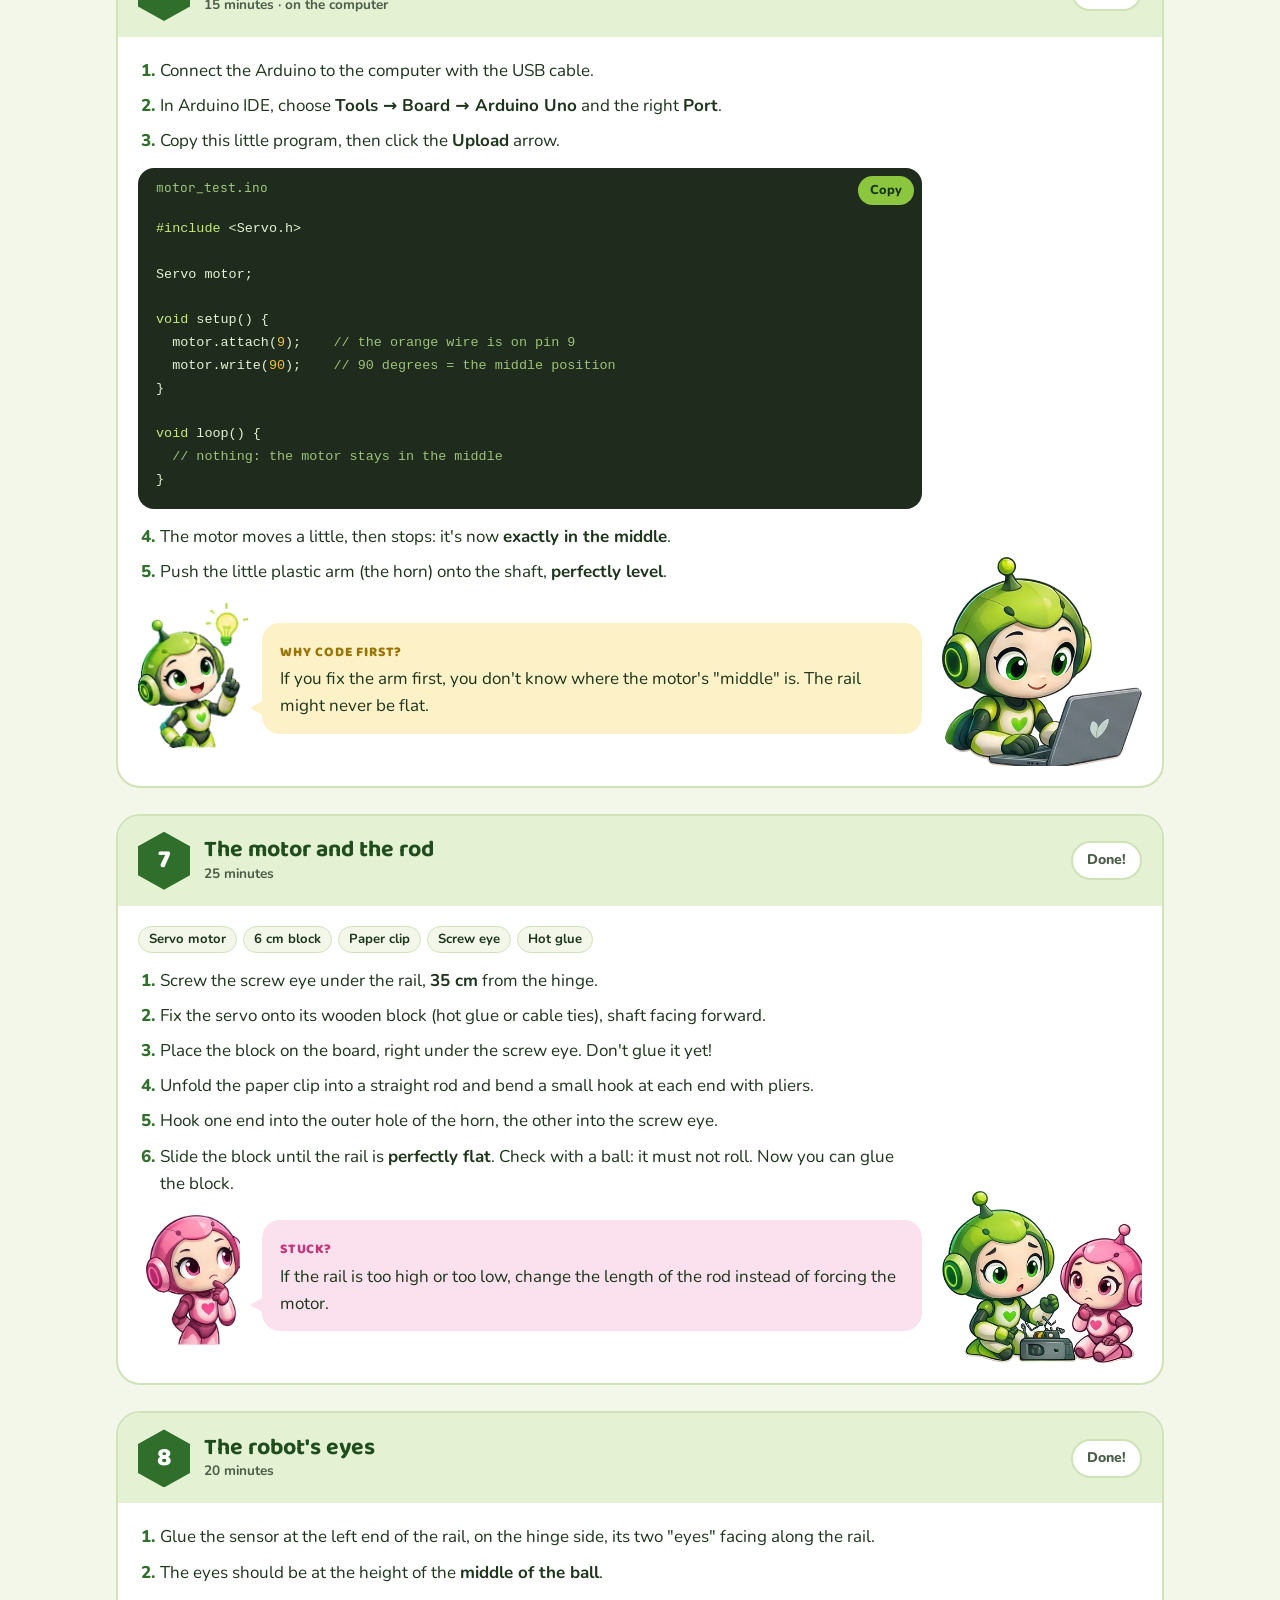
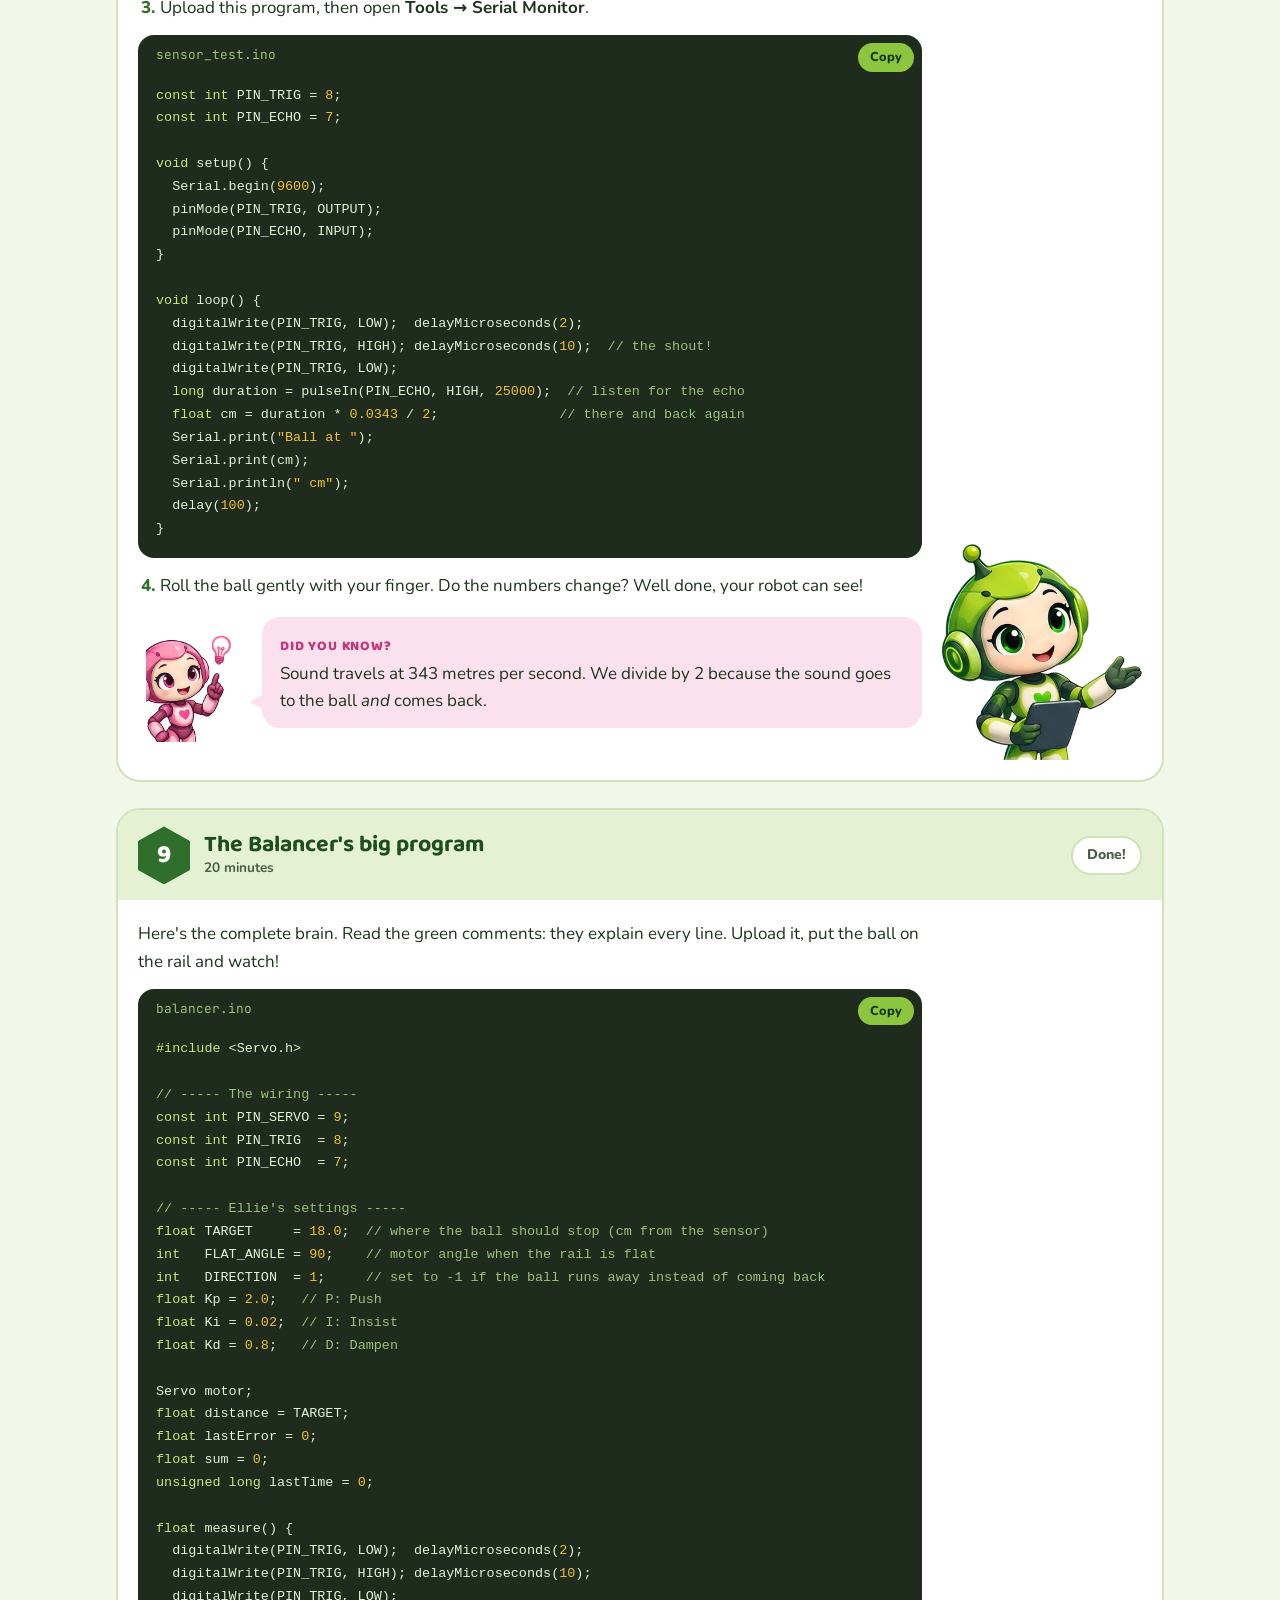
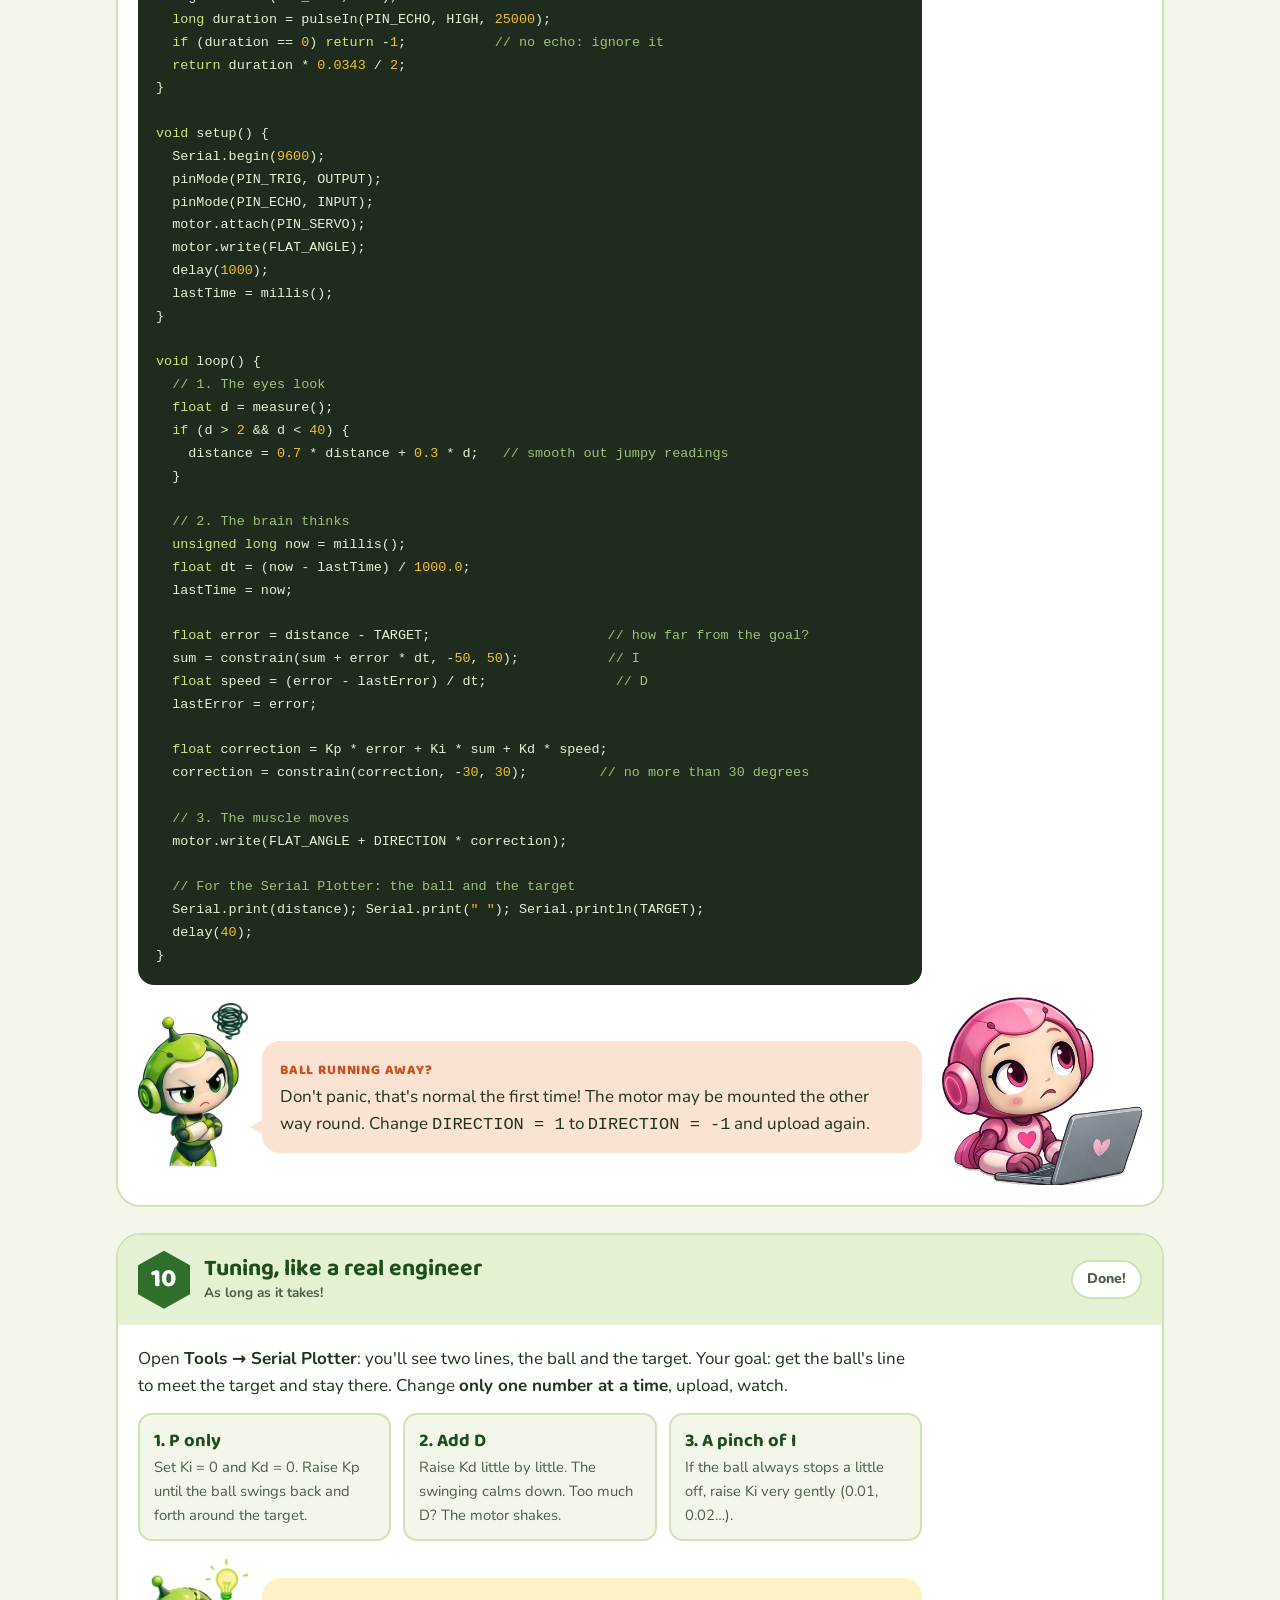
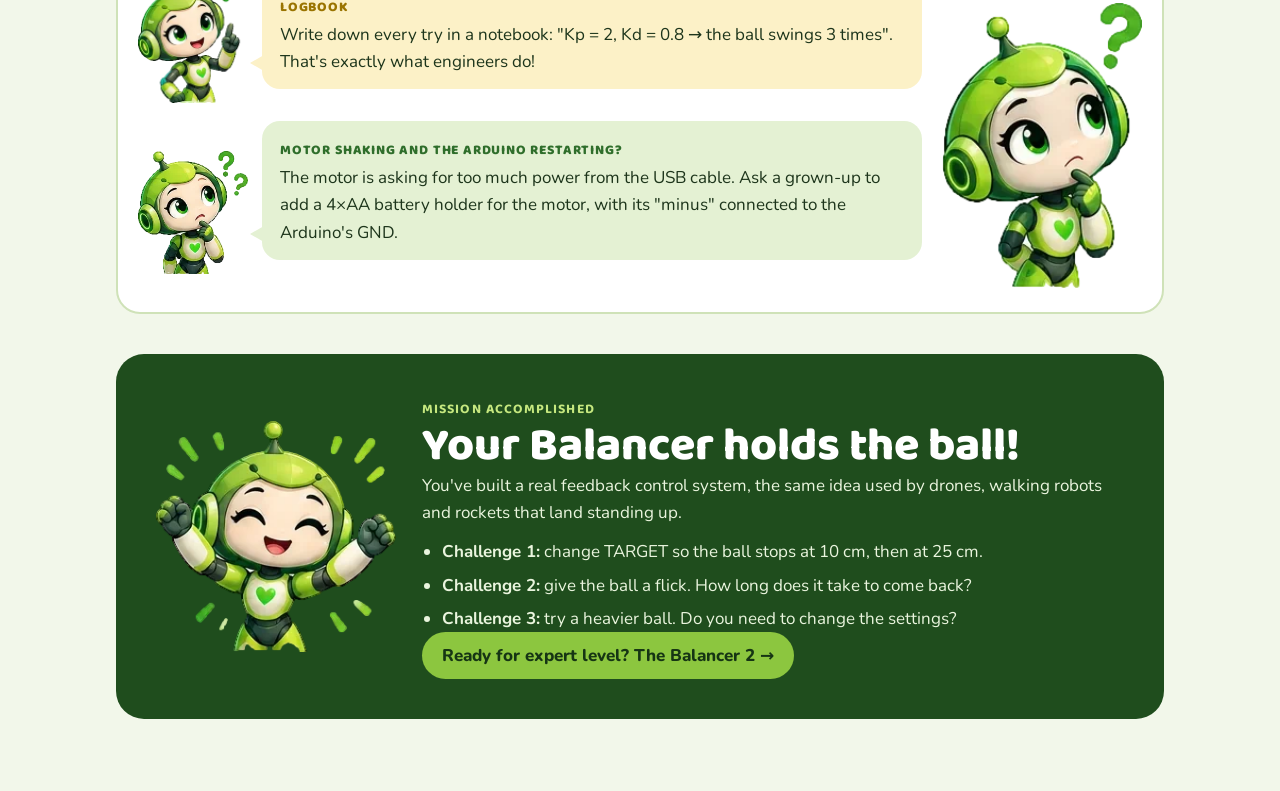
==== commit 799b981b: "Menu Détente et Lili Parc installable sur téléphone - Bouton « Détente » (flottant, toutes les pages" ====
--- a/en/index.html
+++ b/en/index.html
@@ -619,6 +619,6 @@
 })();
 </script>
 <script src="../assets/banner.js?v=2"></script>
-<script src="../assets/menu.js?v=2"></script>
+<script src="../assets/menu.js?v=3"></script>
 </body>
 </html>
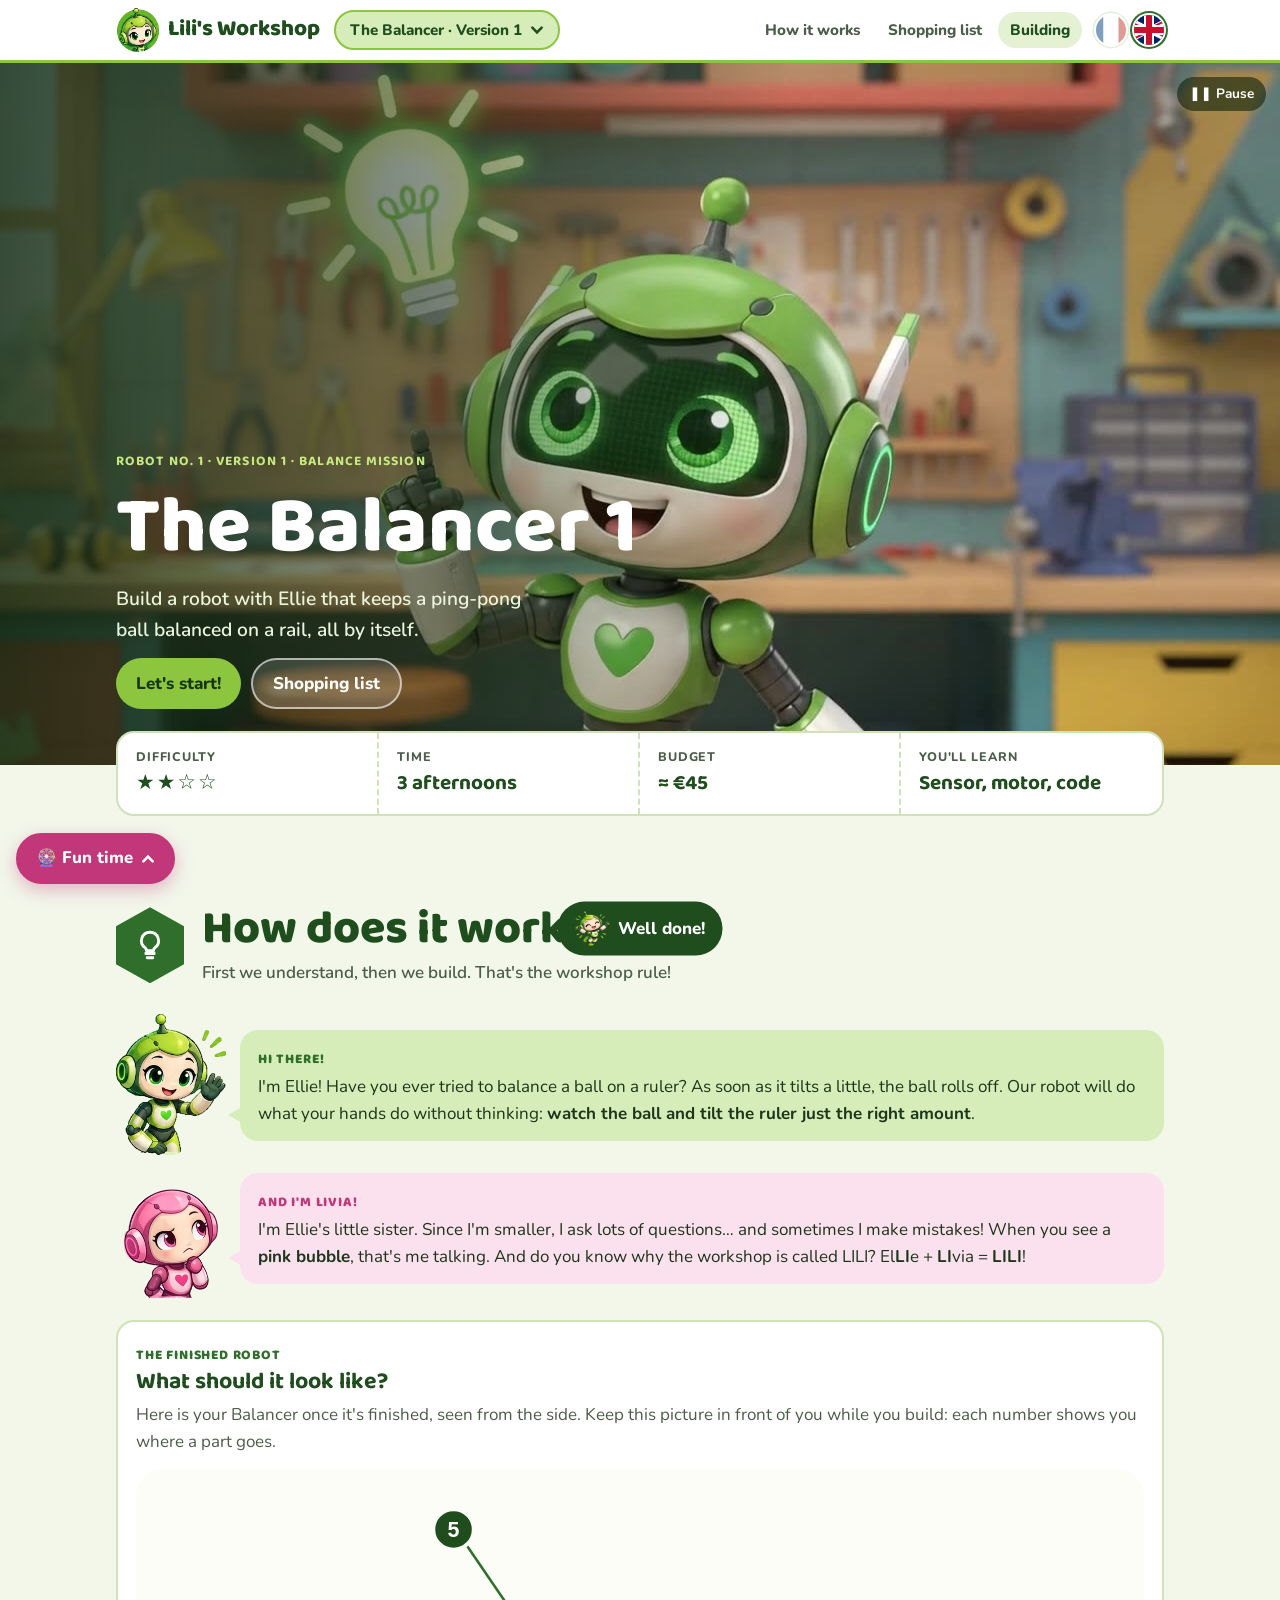
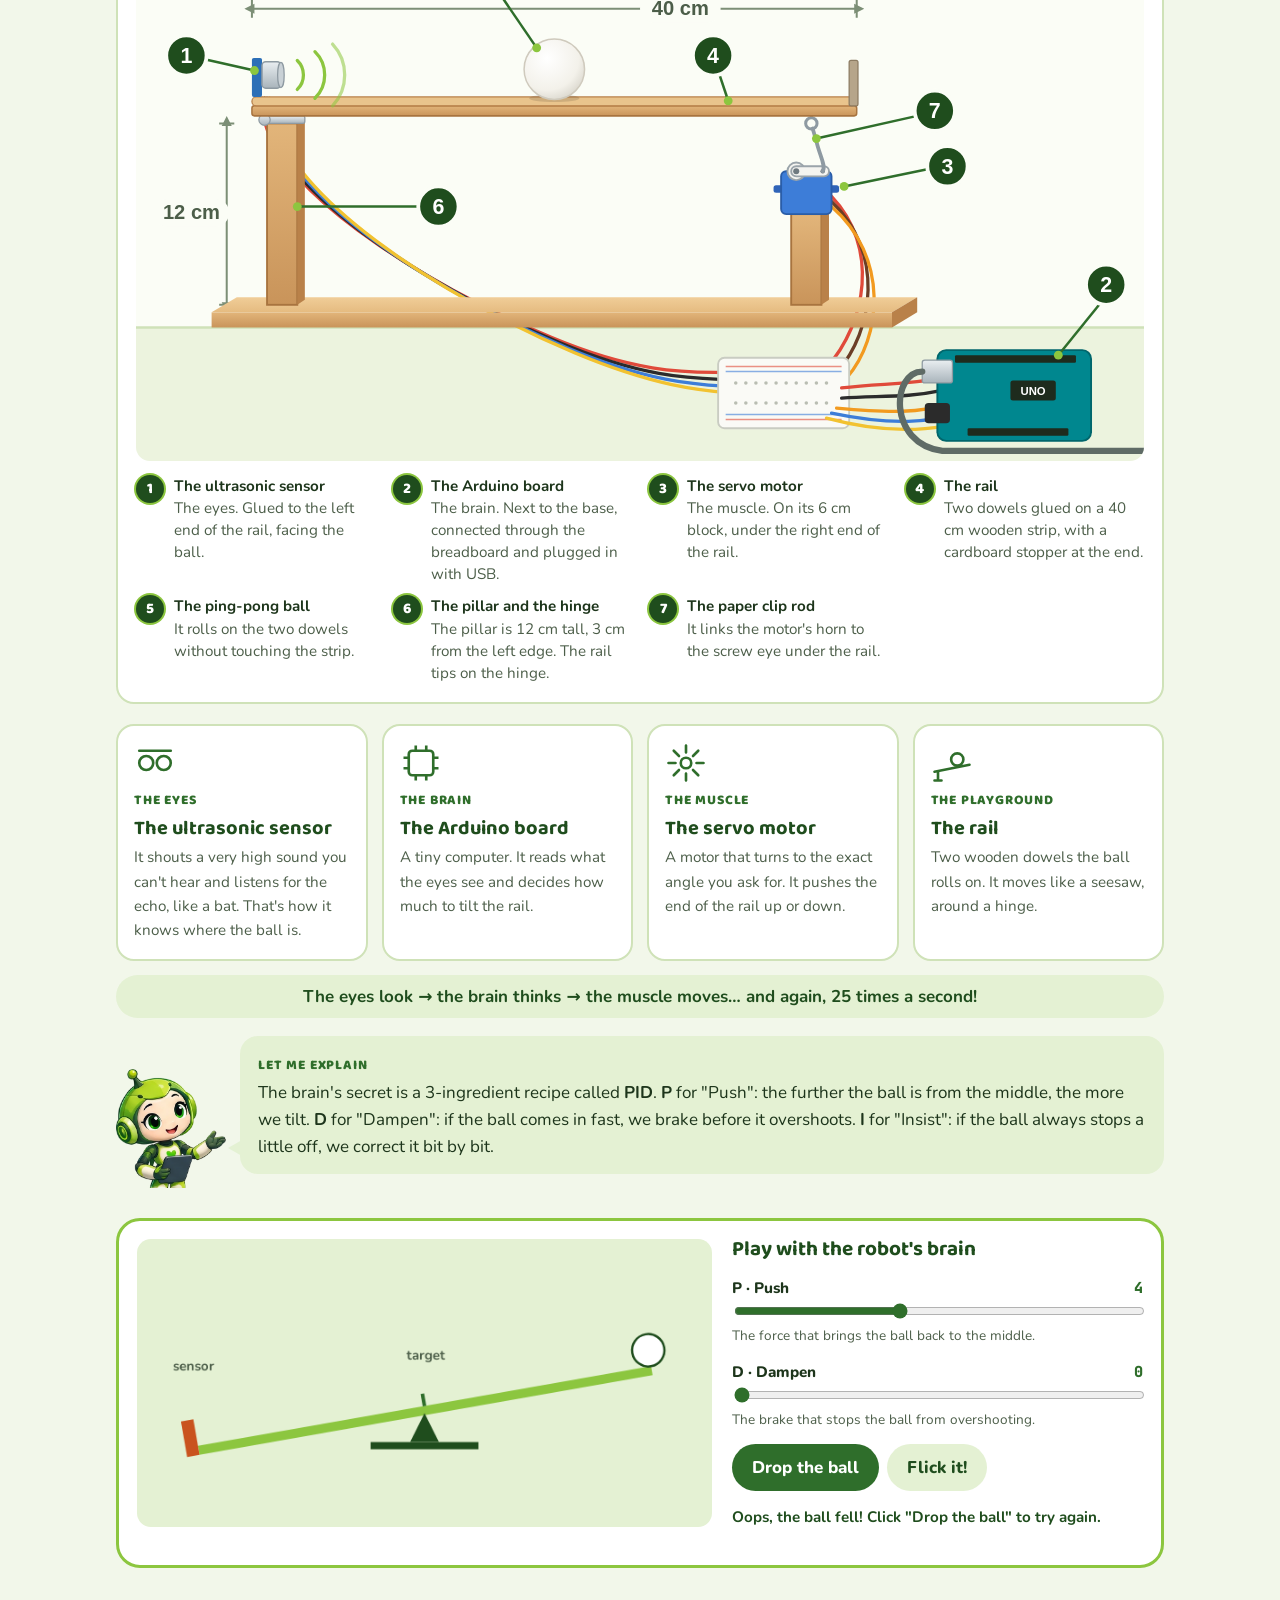
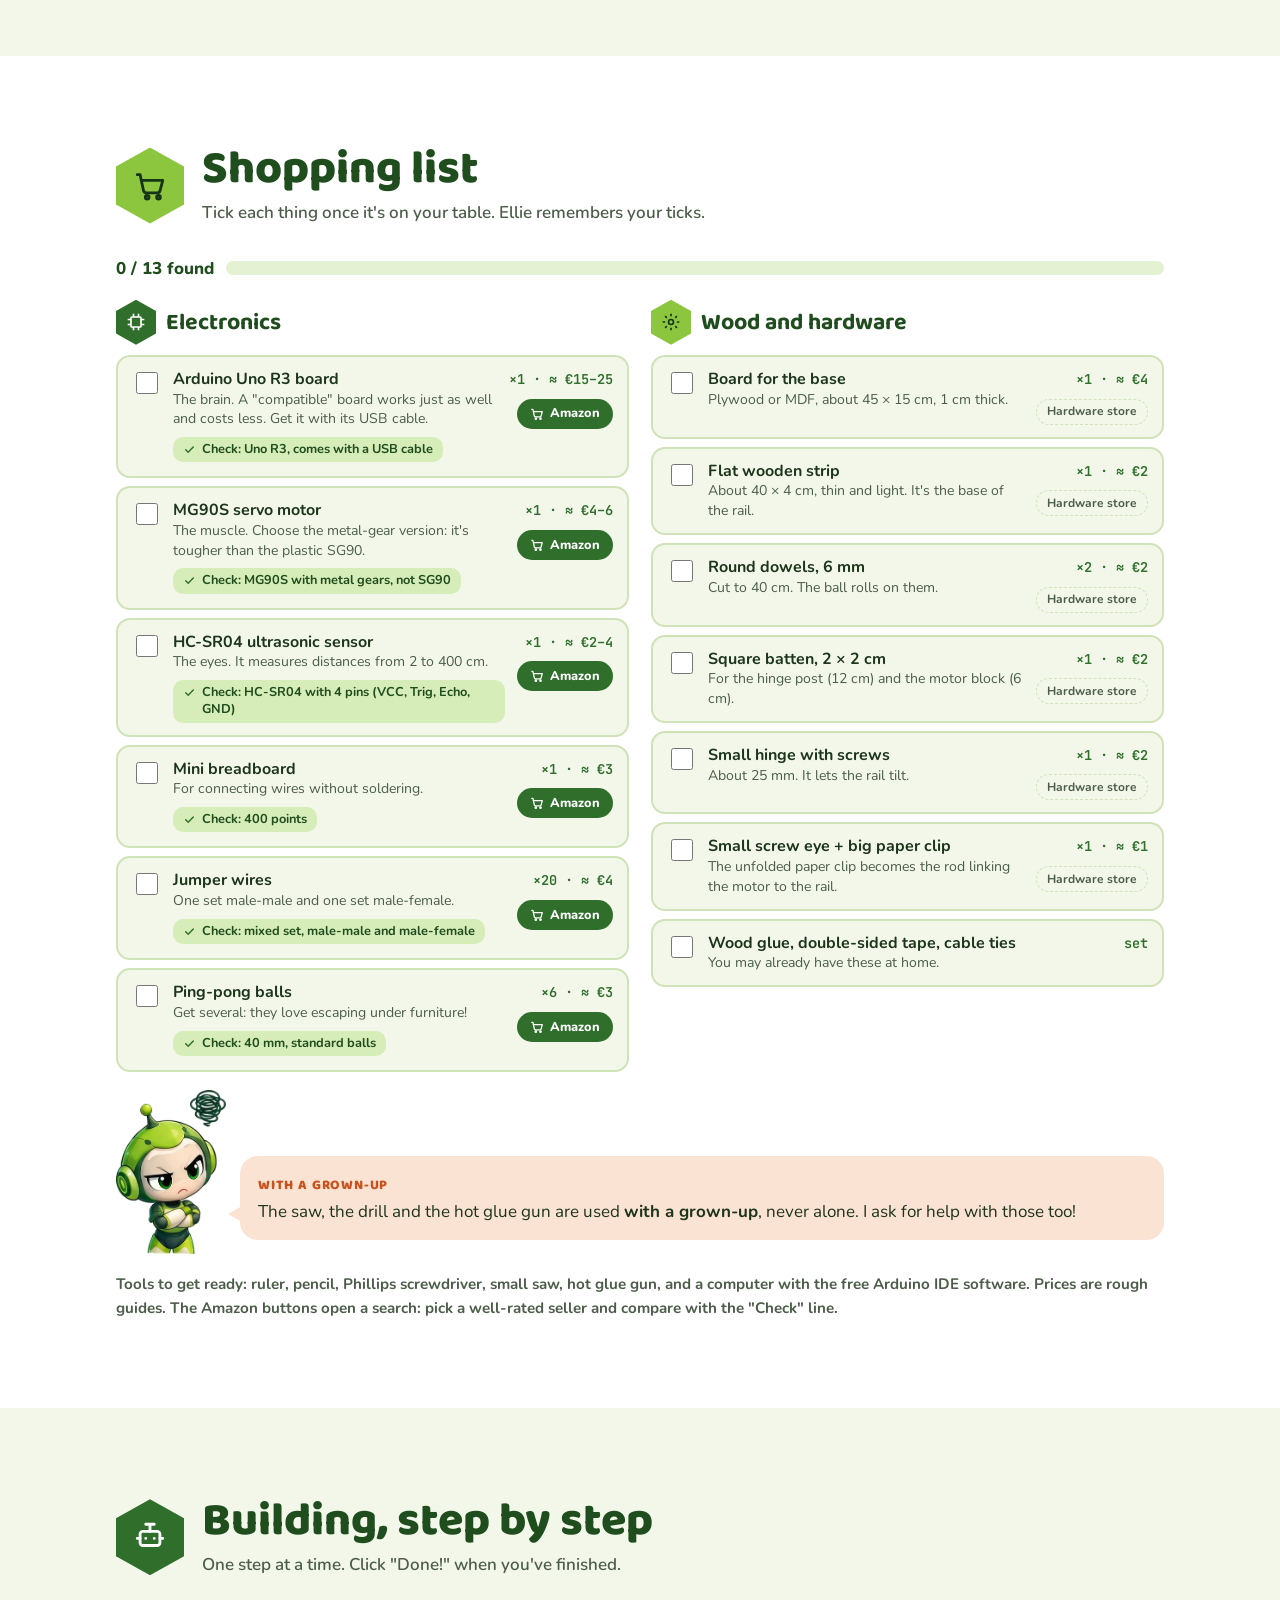
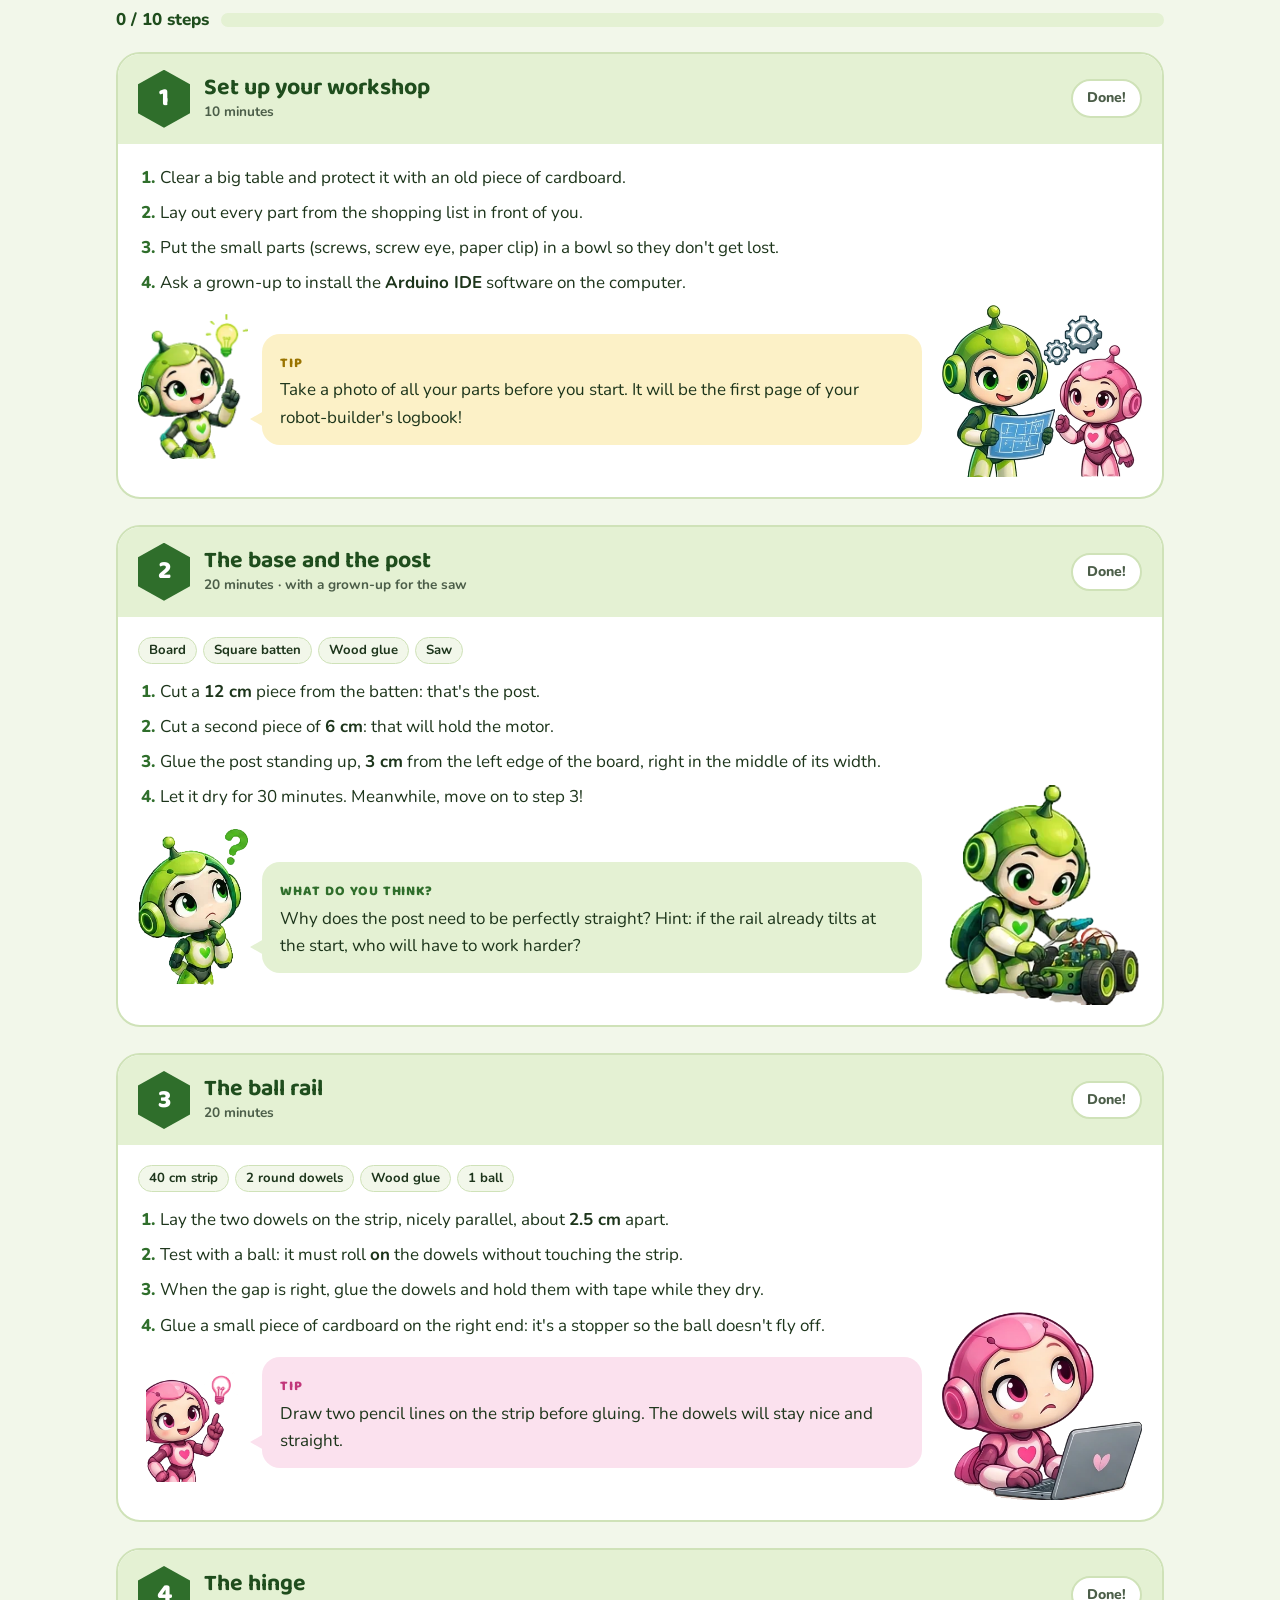
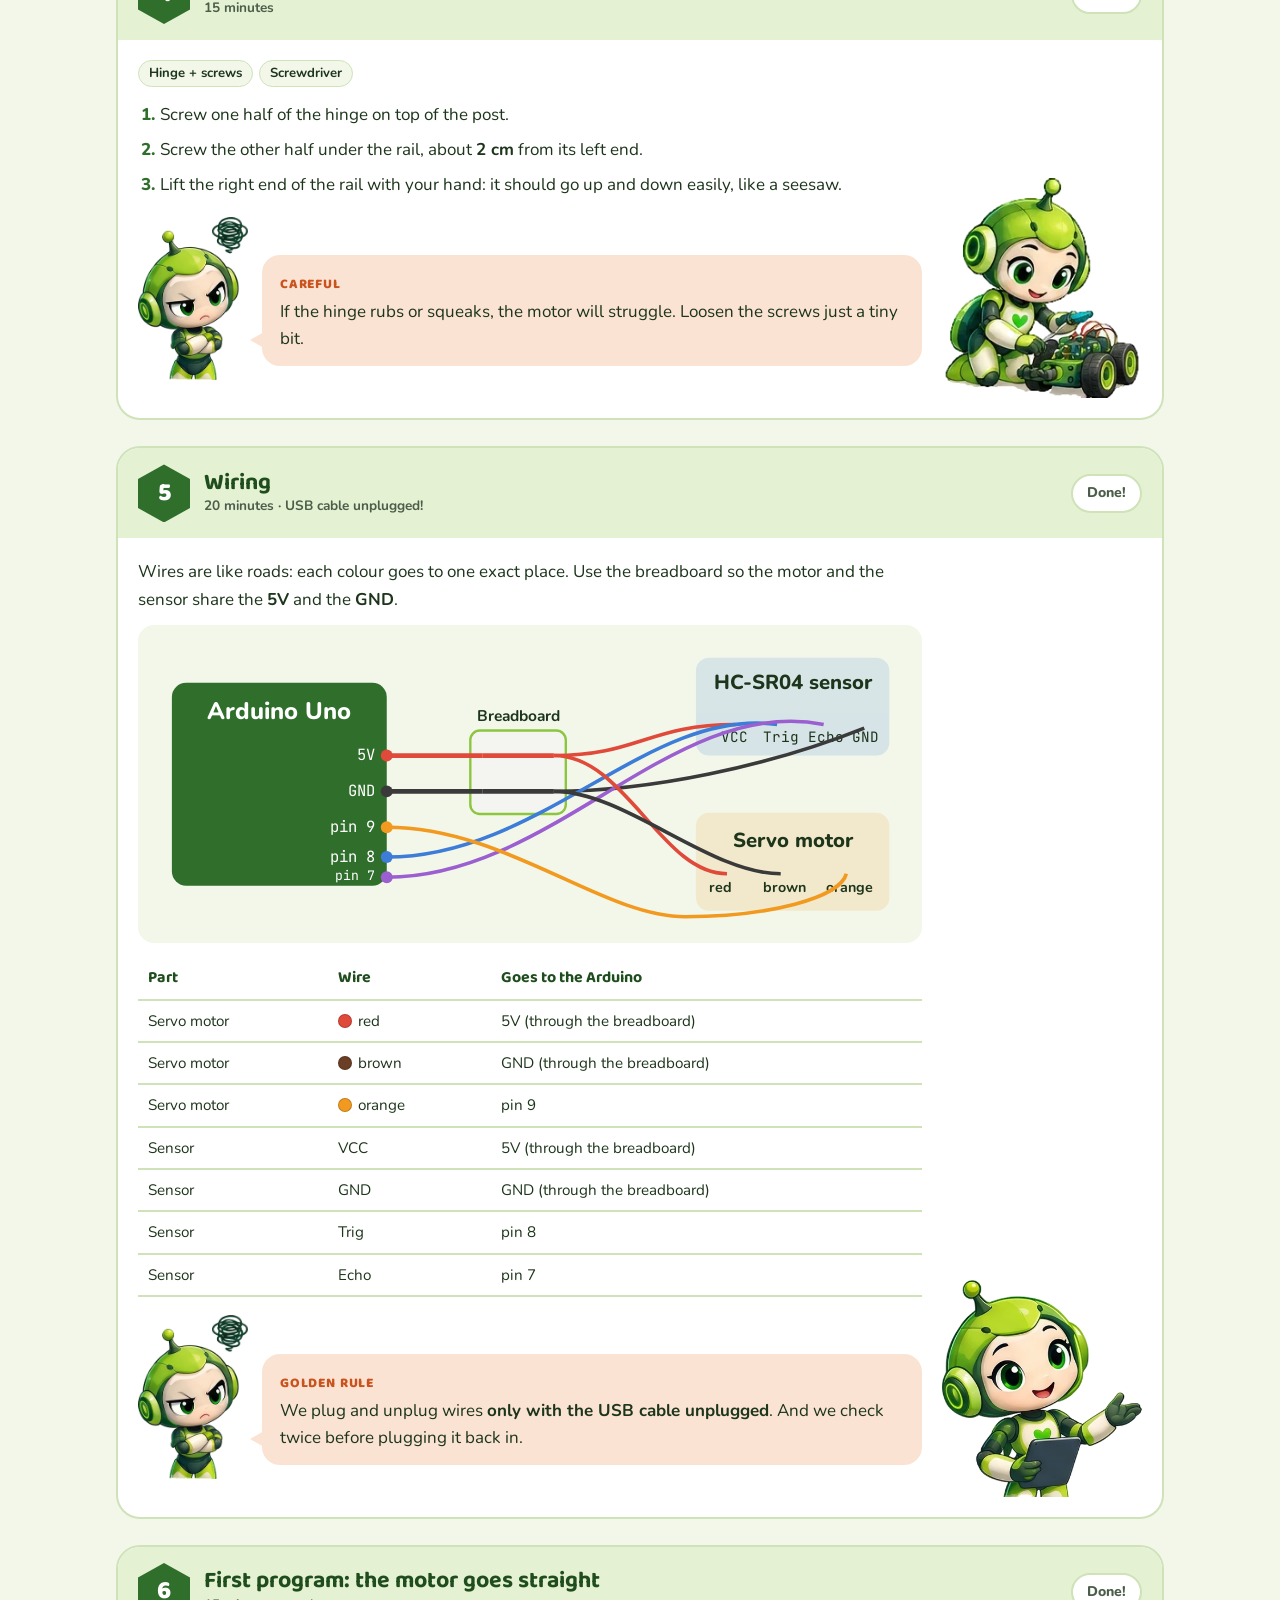
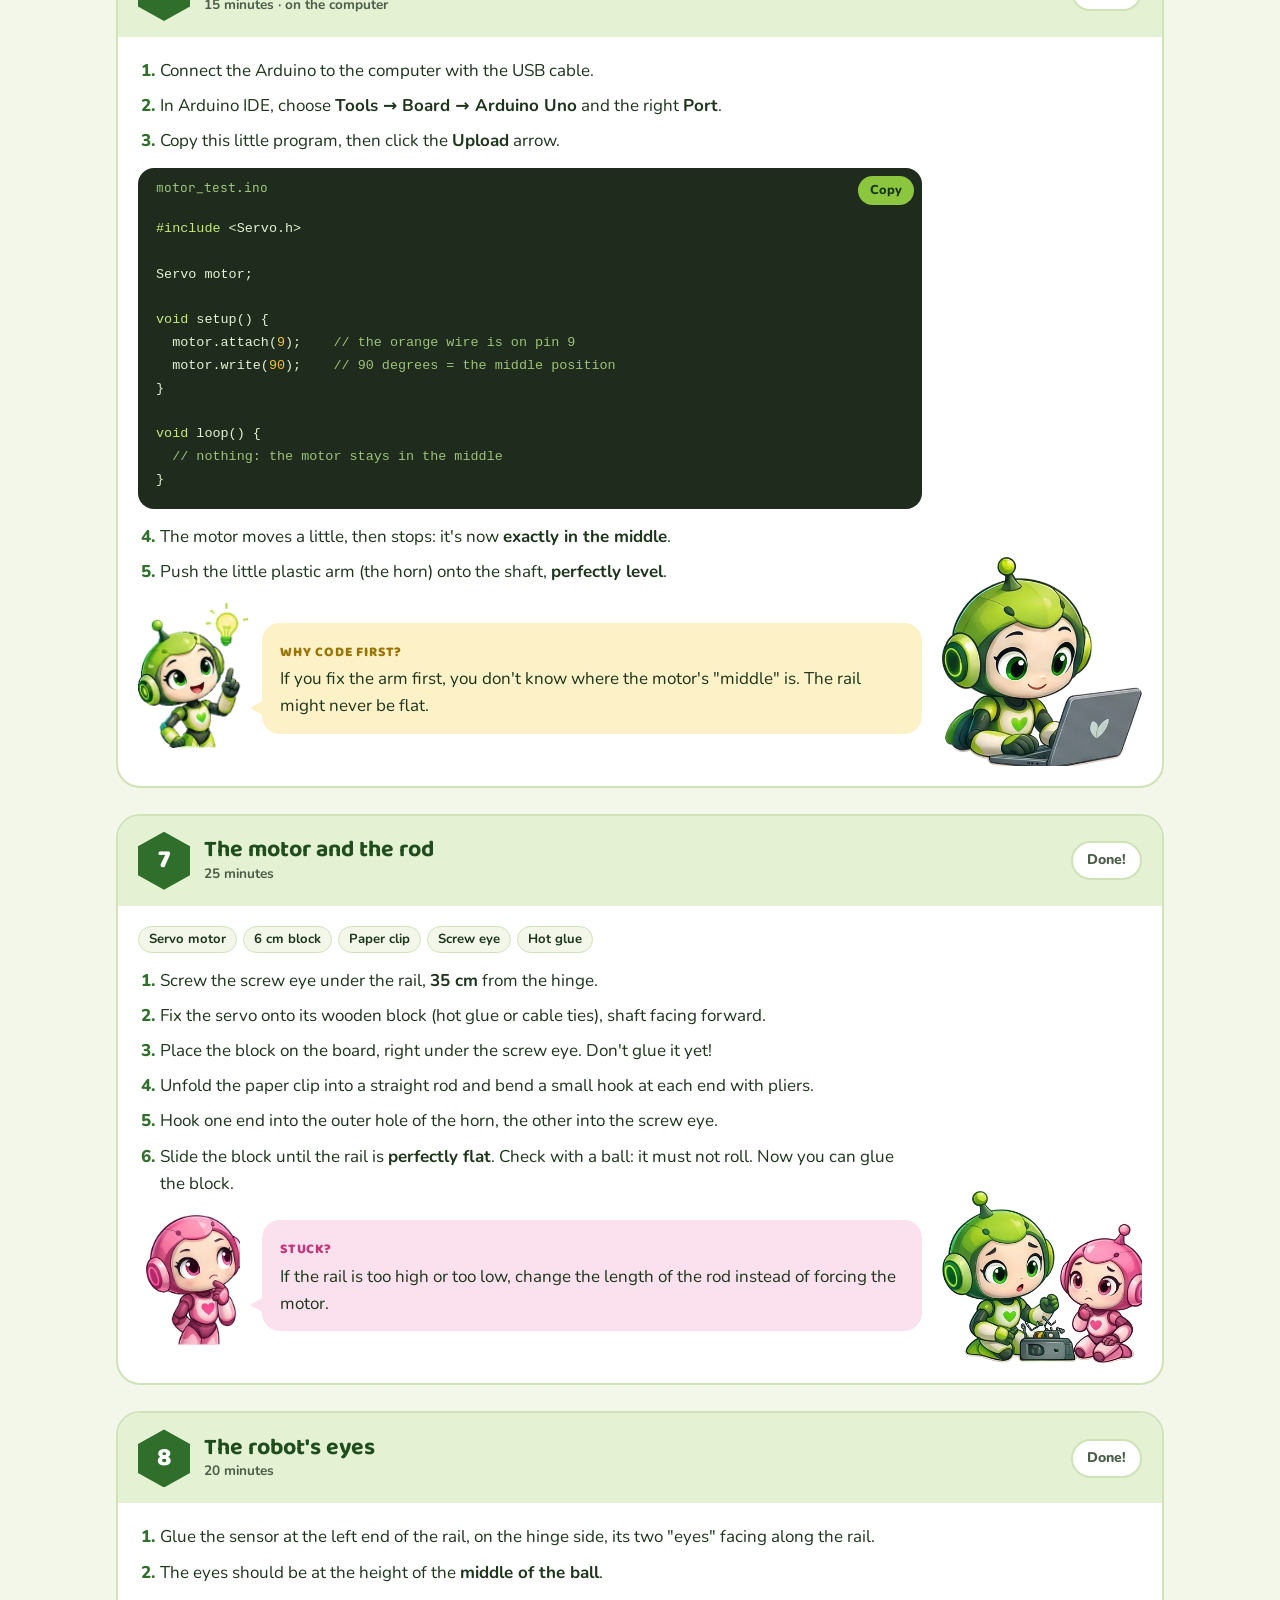
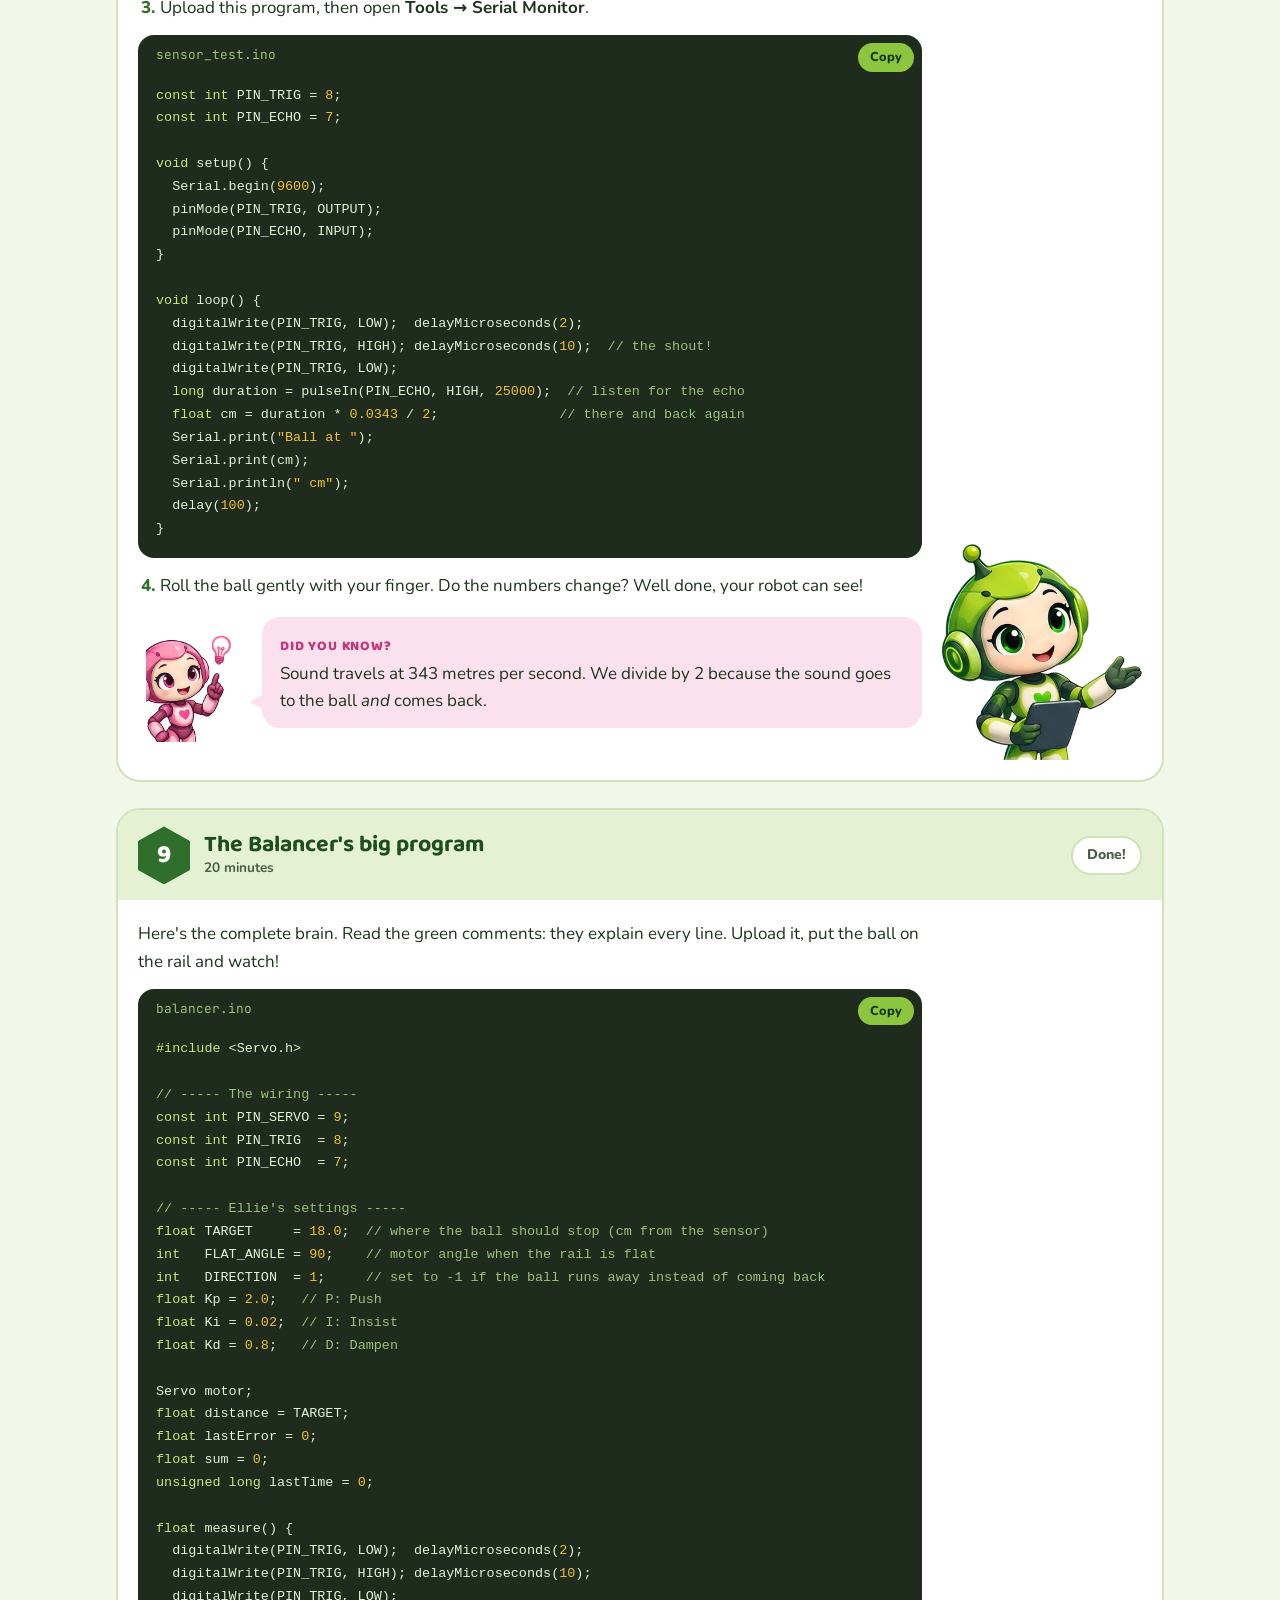
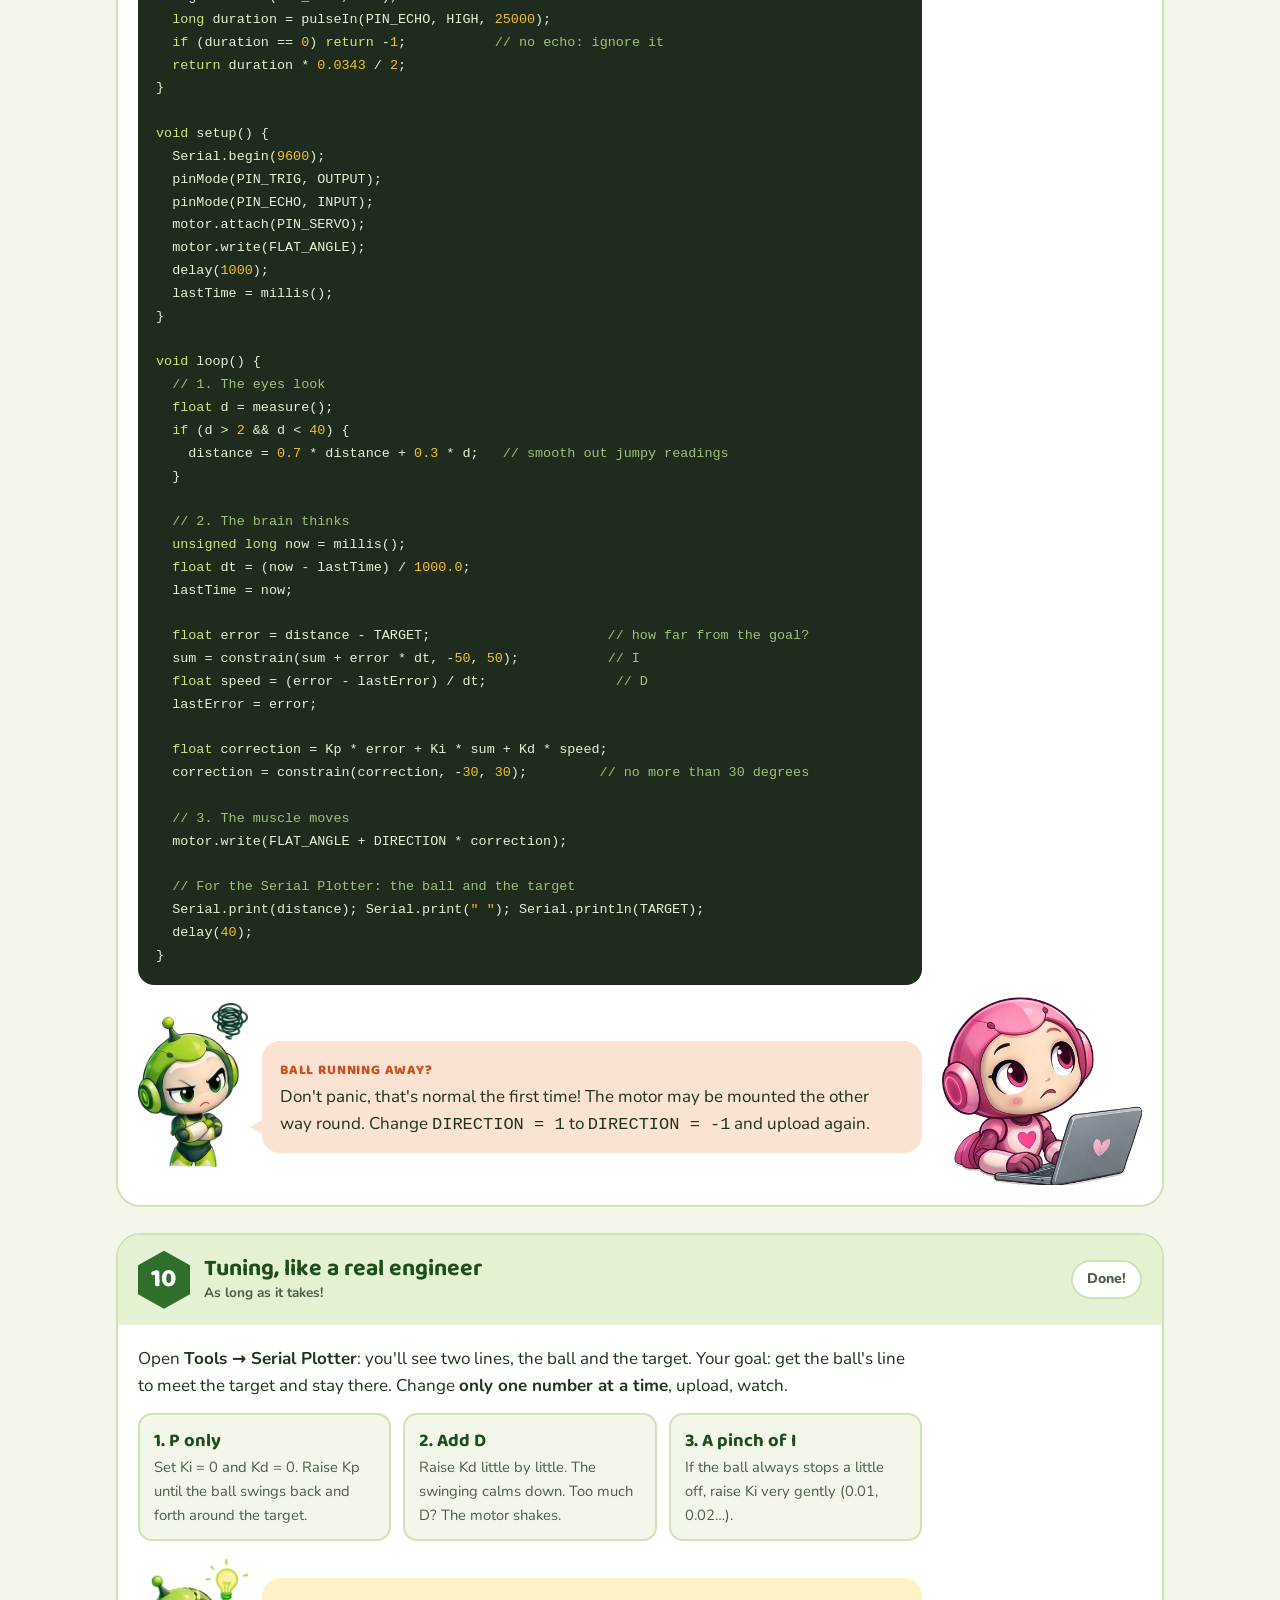
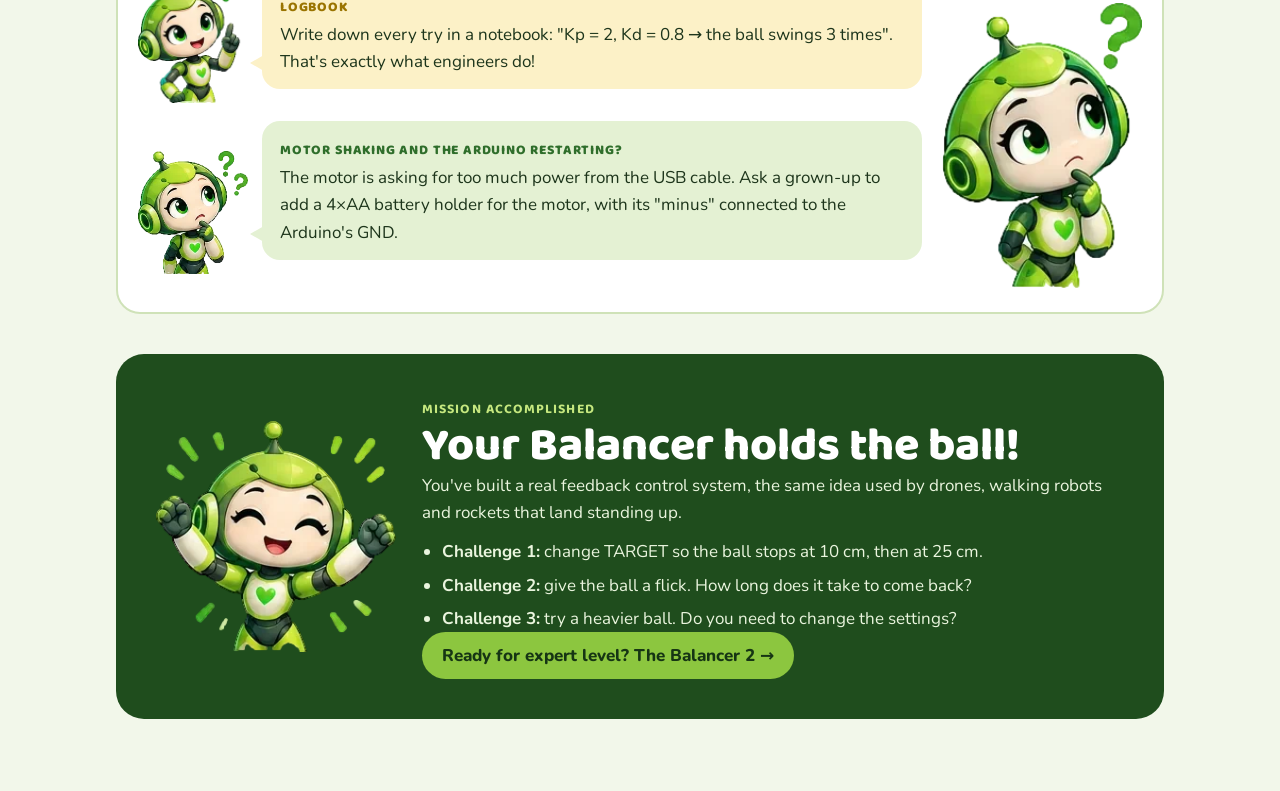
==== commit c663bd33: "MonopoLili : le Monopoly de Lili (nouveau jeu dans le menu Détente) - monopolili/ : plateau de 40 ca" ====
--- a/en/index.html
+++ b/en/index.html
@@ -619,6 +619,6 @@
 })();
 </script>
 <script src="../assets/banner.js?v=2"></script>
-<script src="../assets/menu.js?v=3"></script>
+<script src="../assets/menu.js?v=4"></script>
 </body>
 </html>
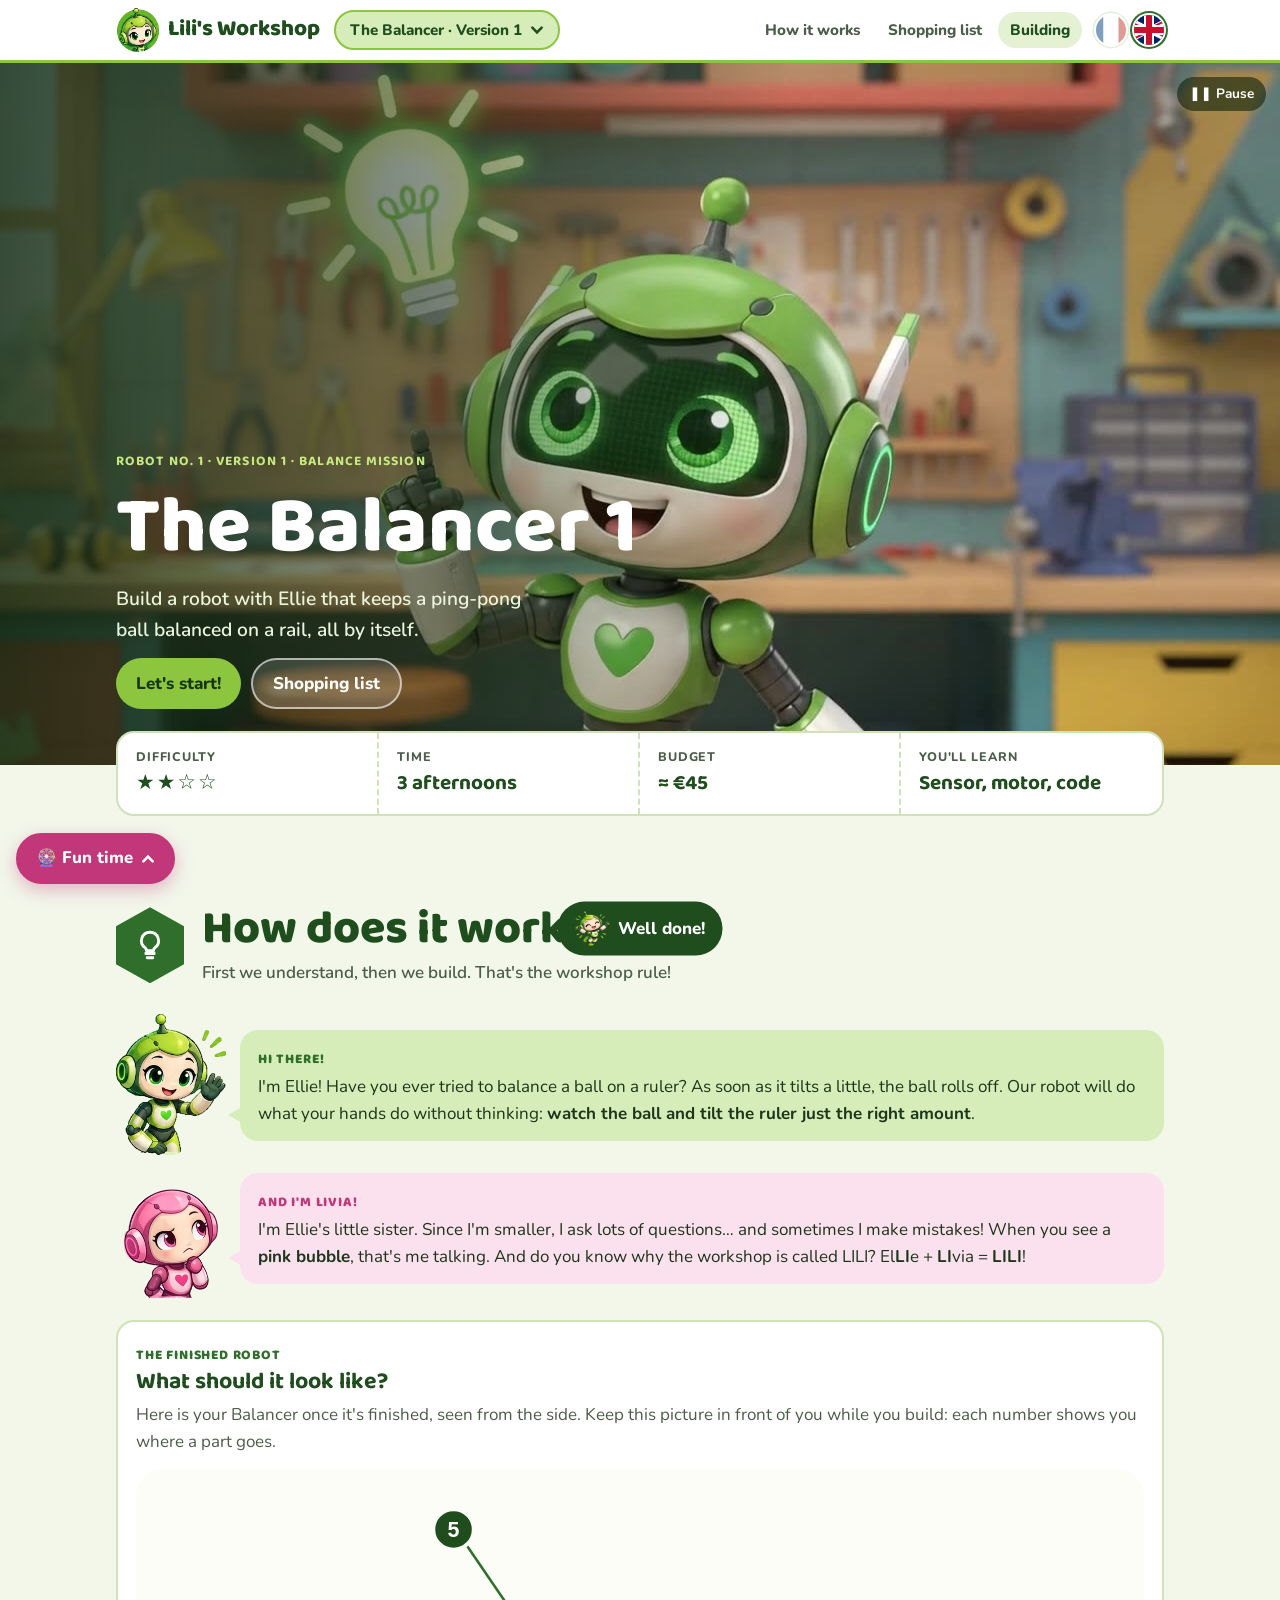
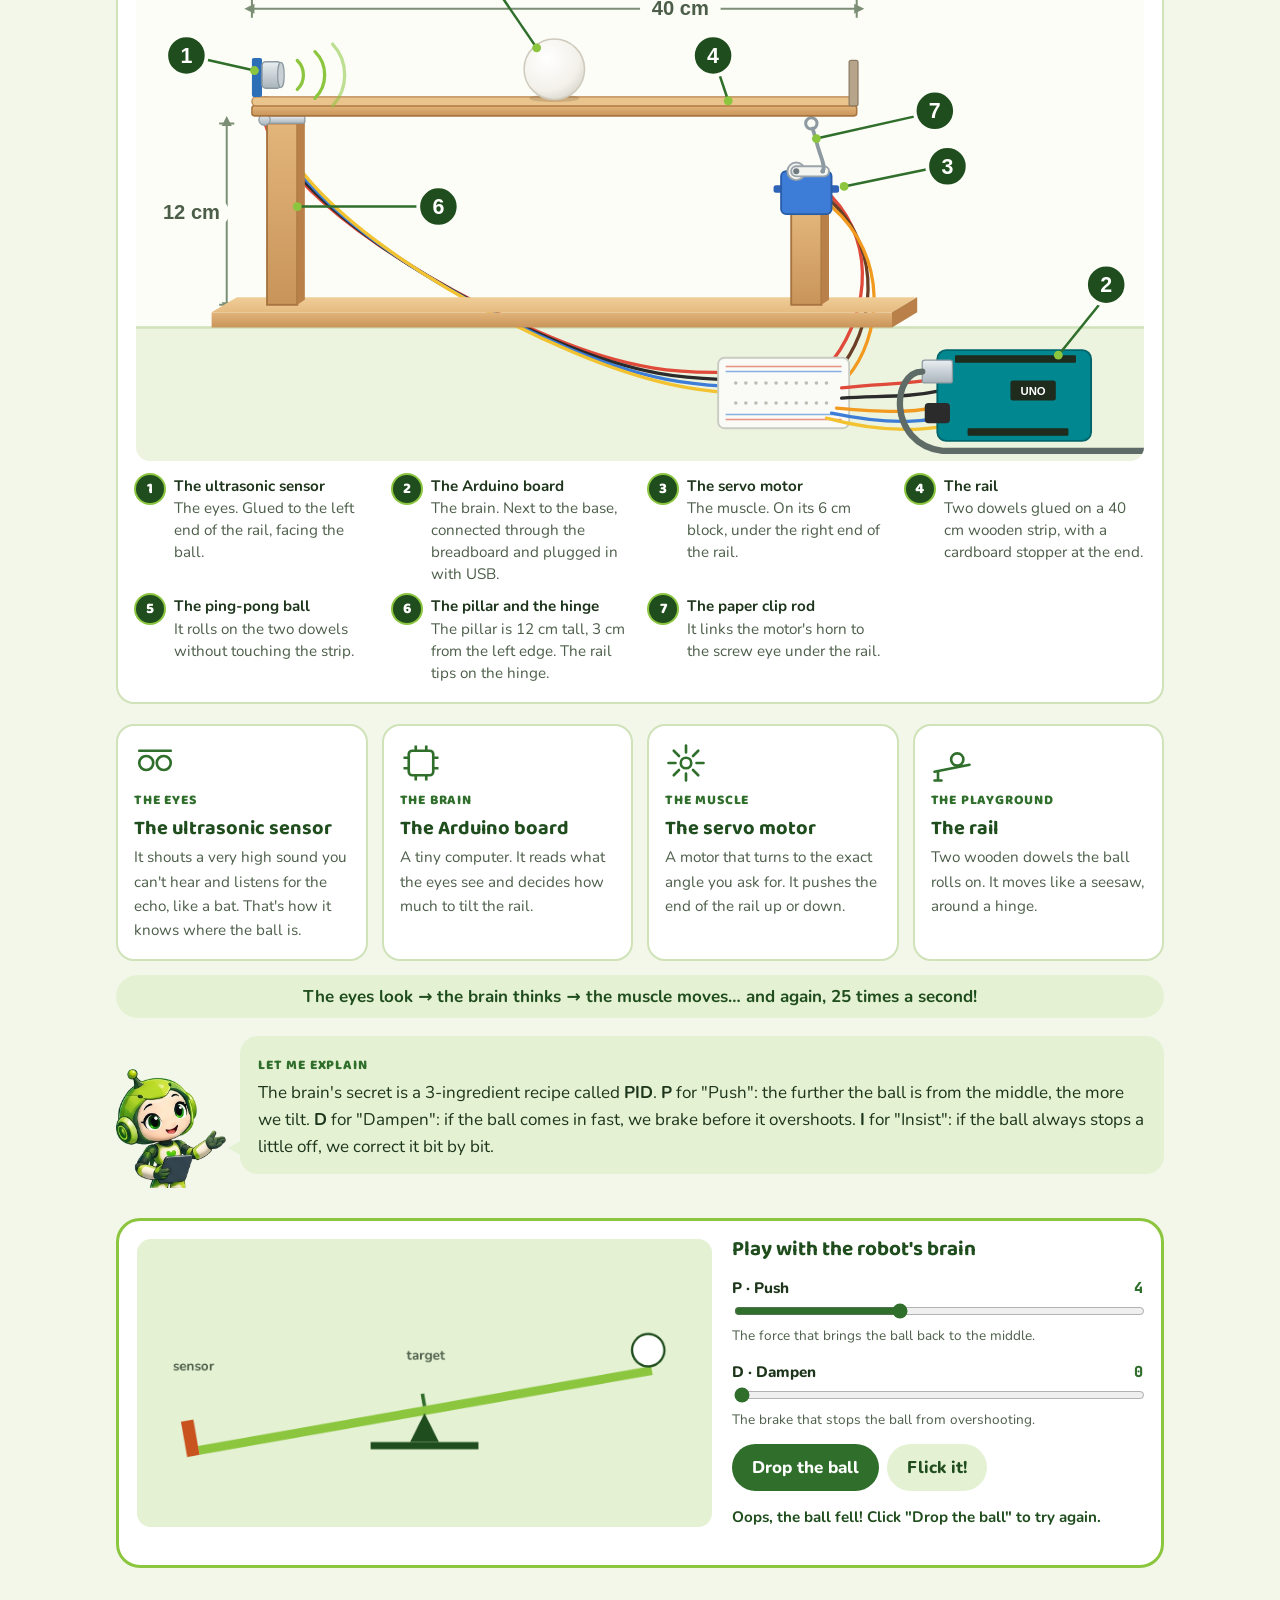
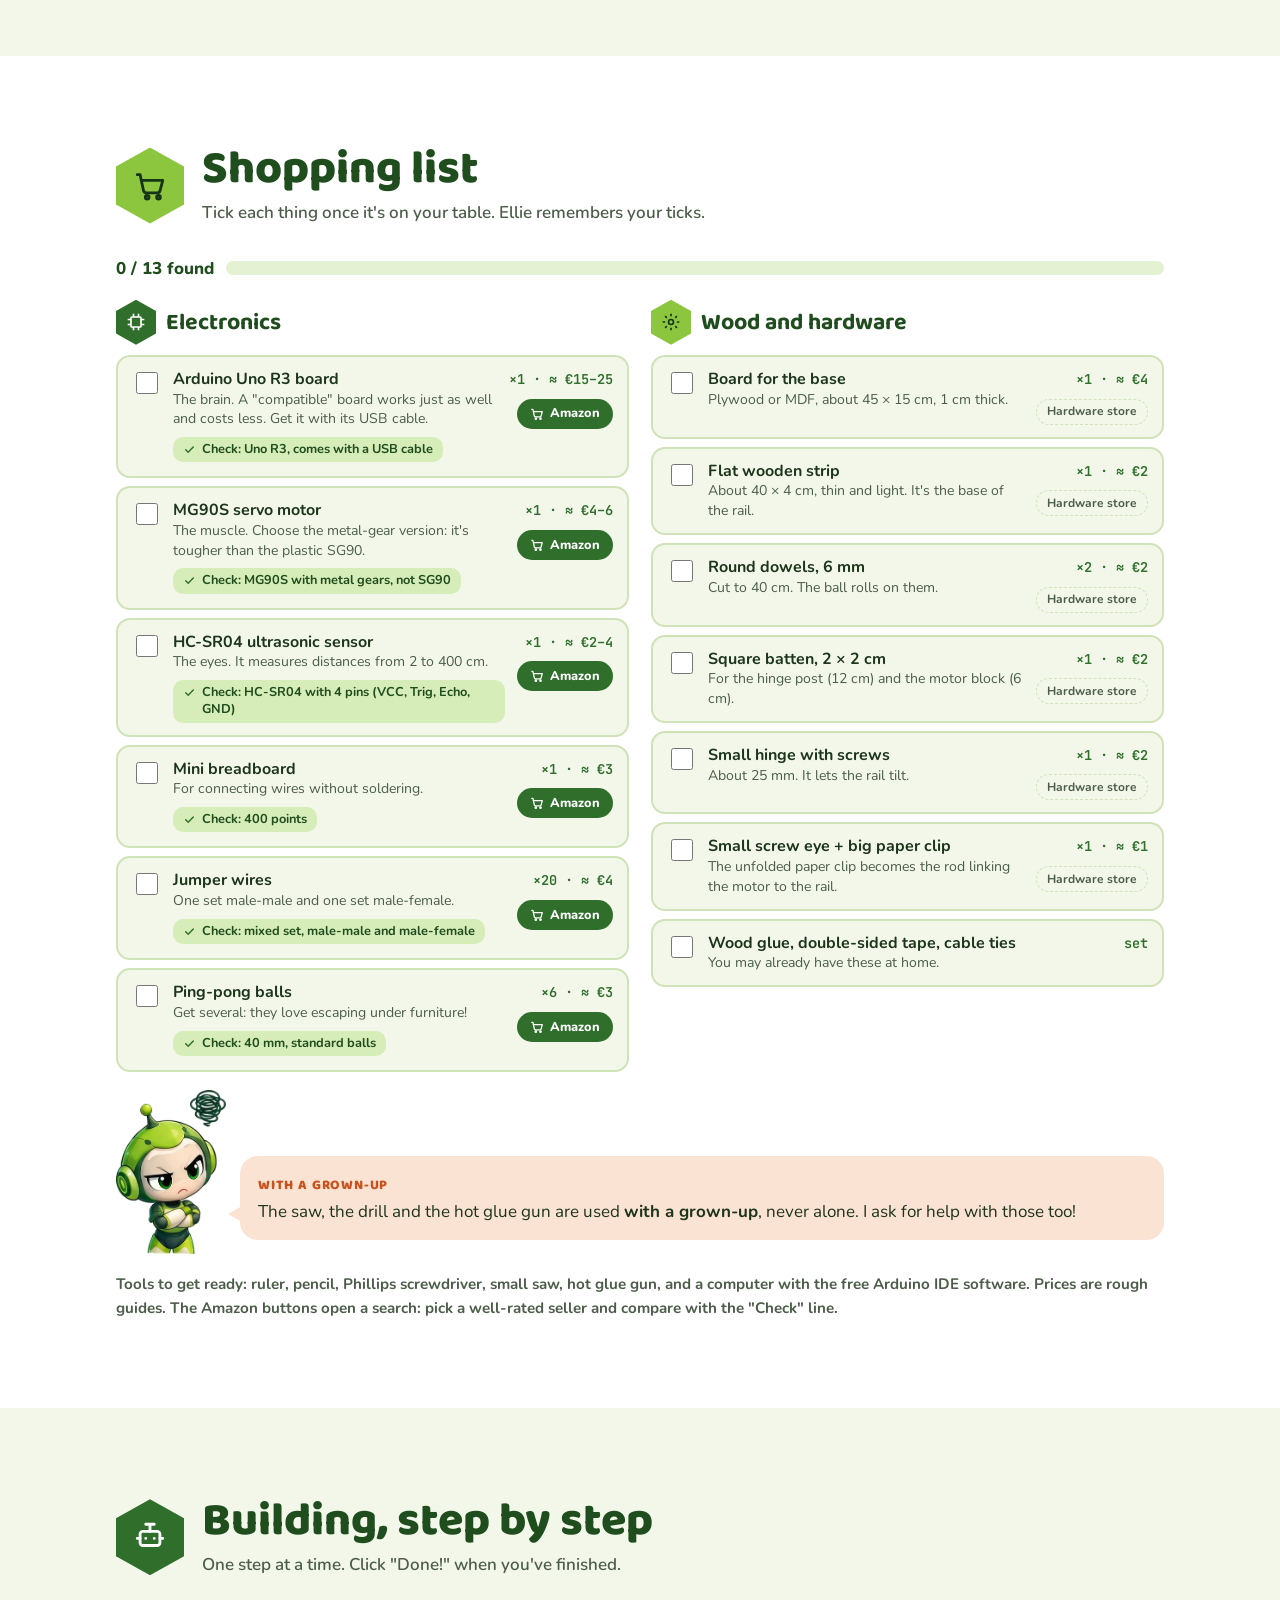
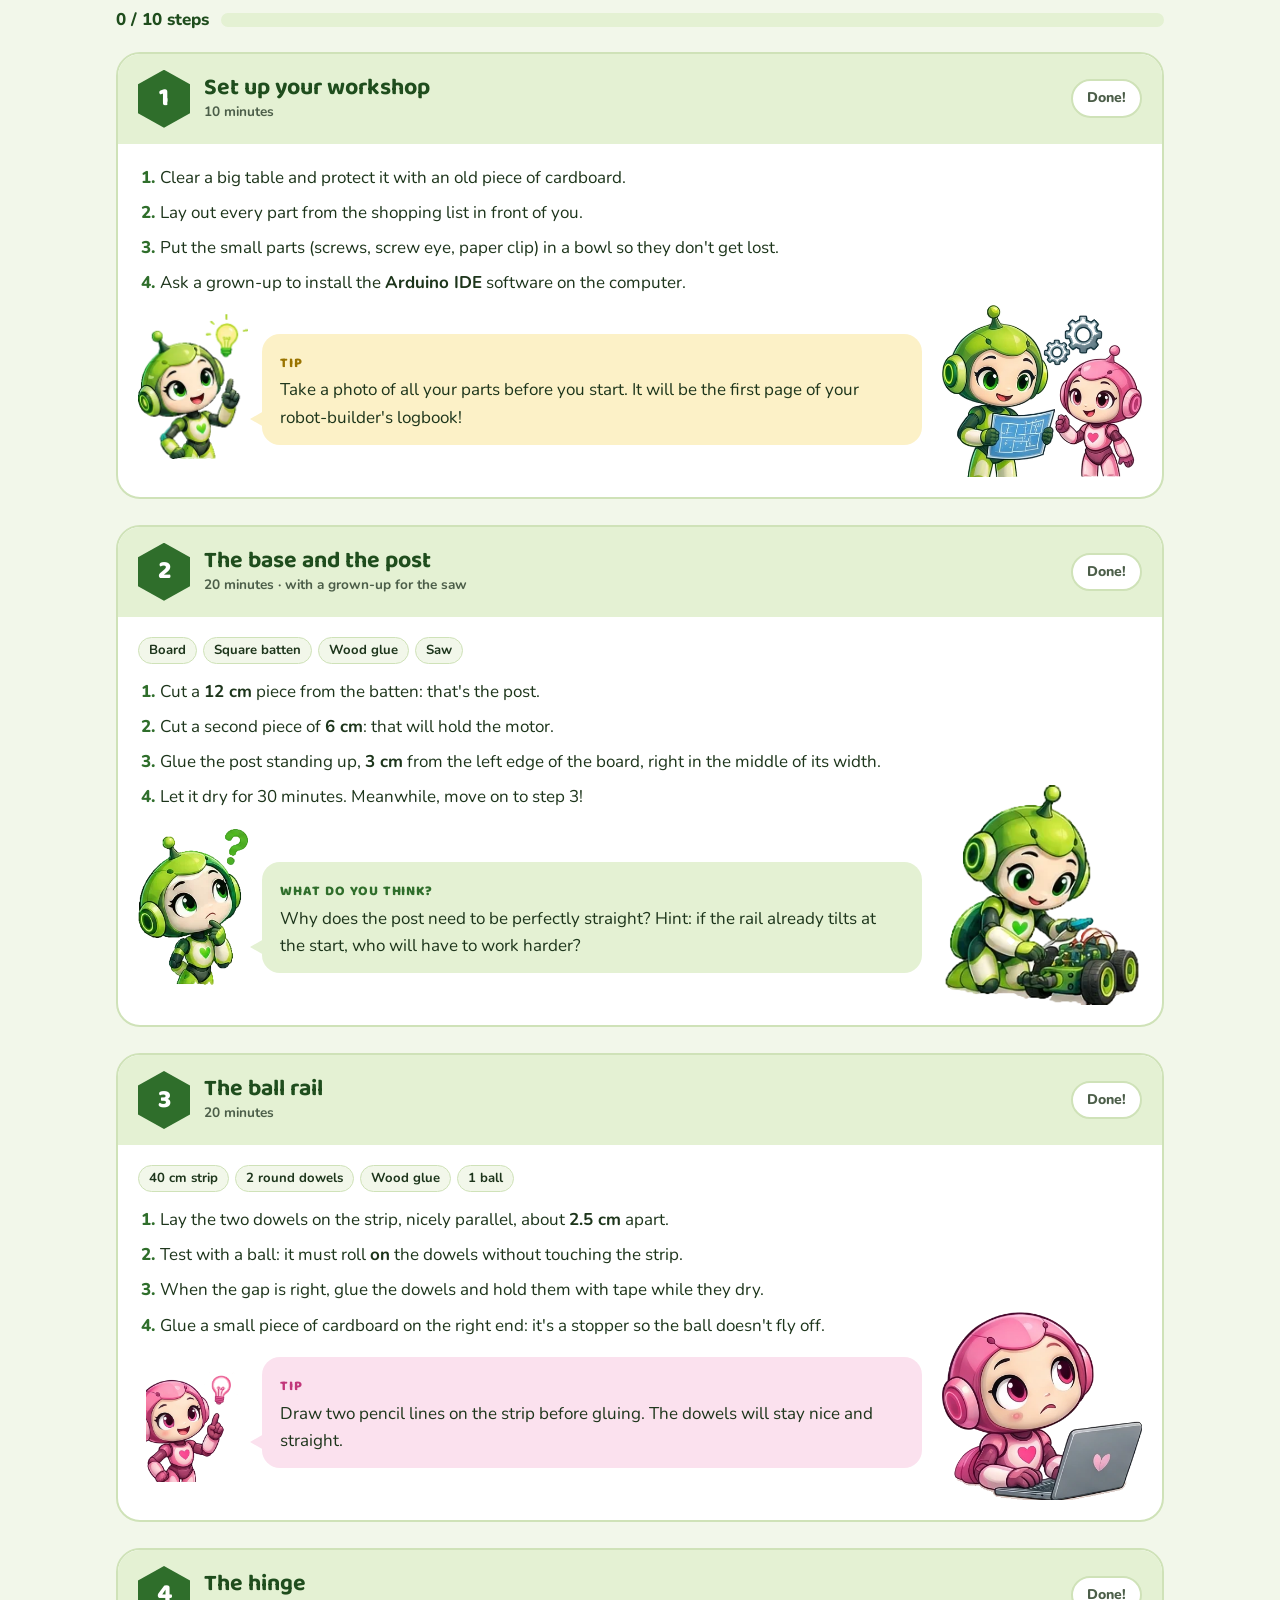
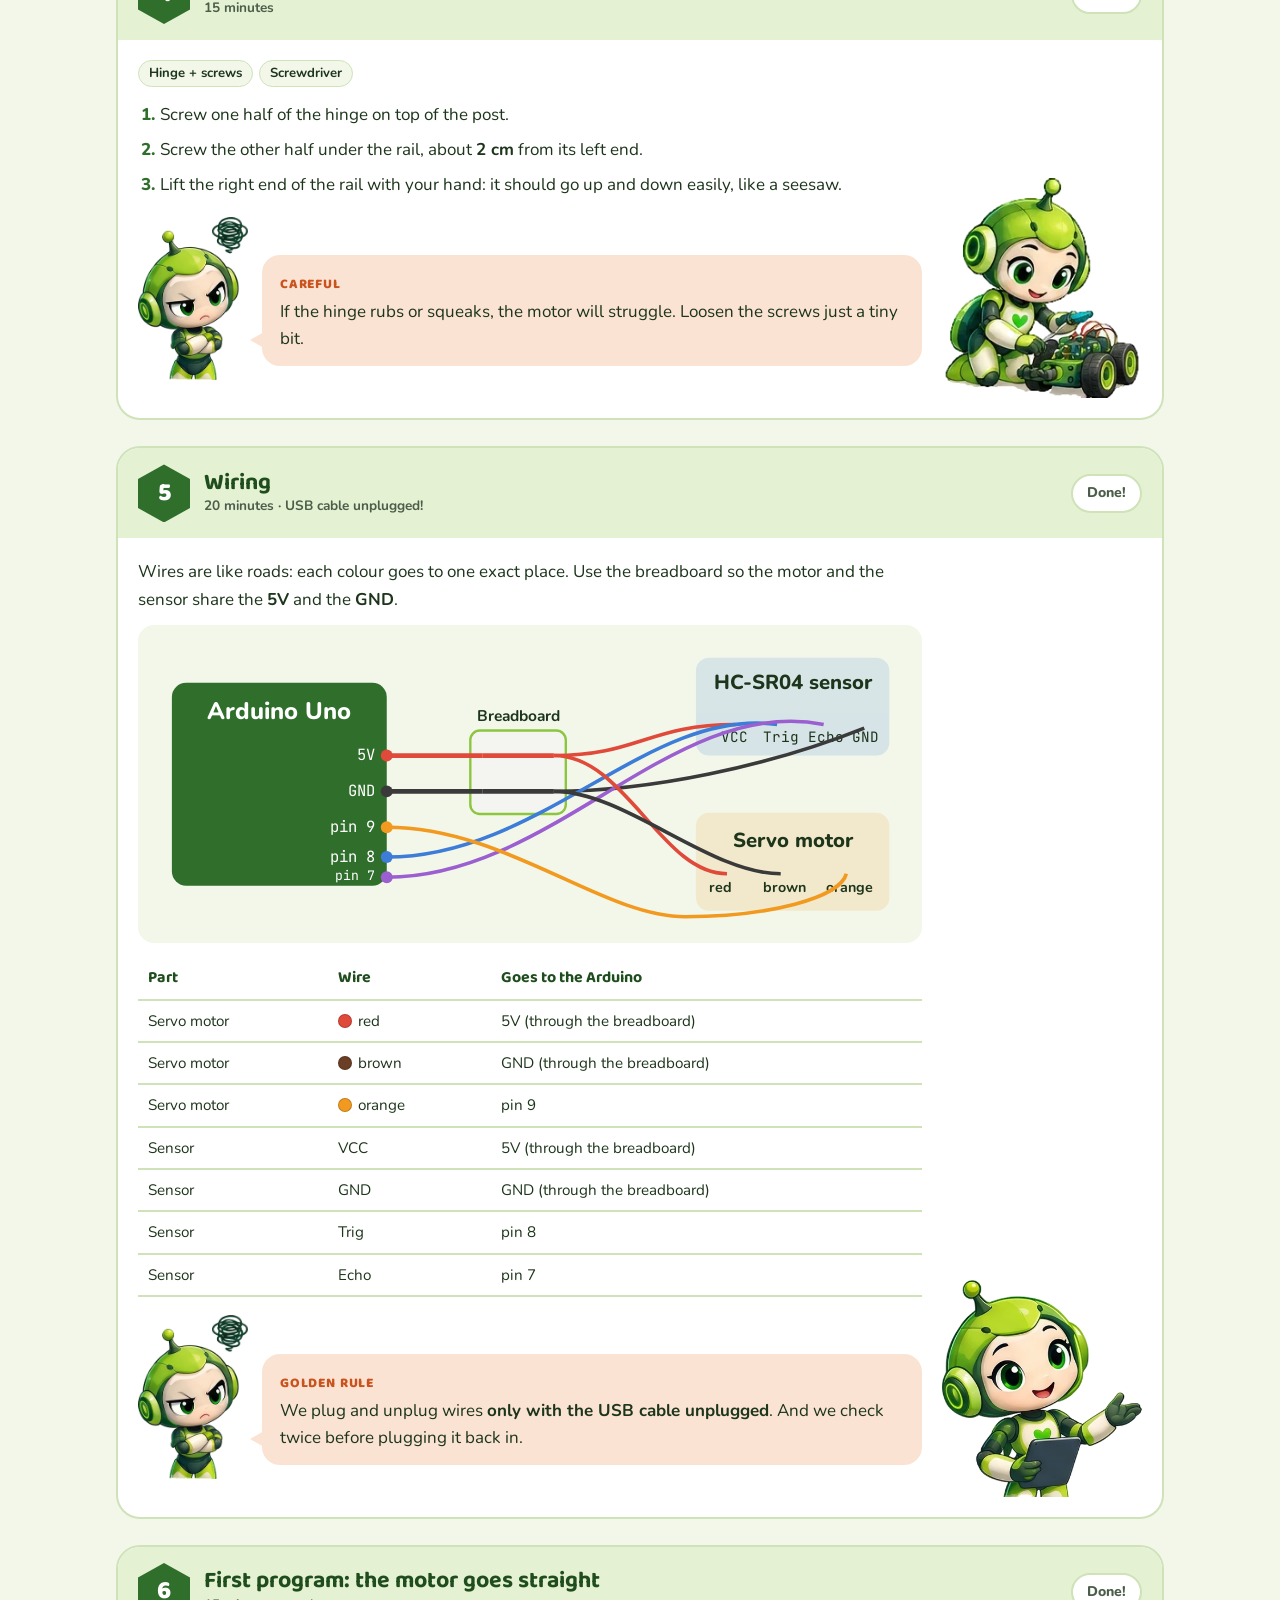
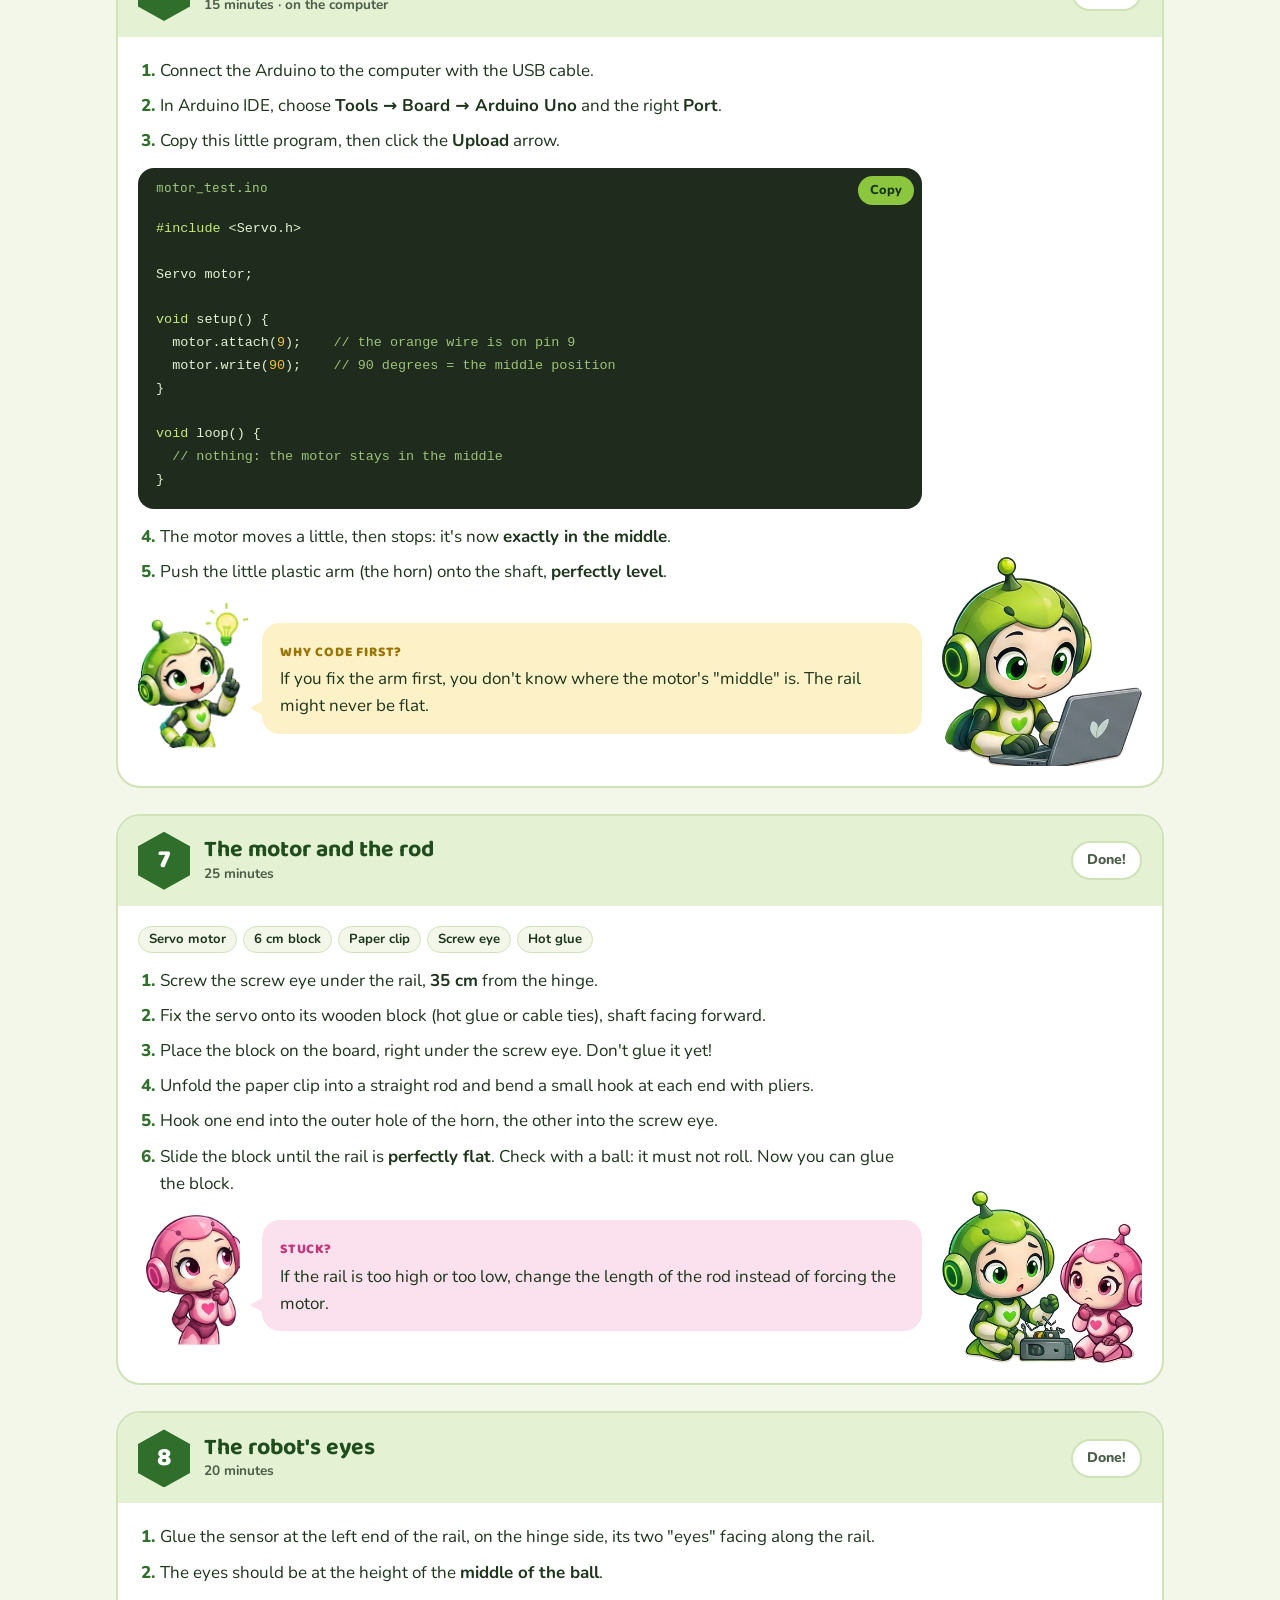
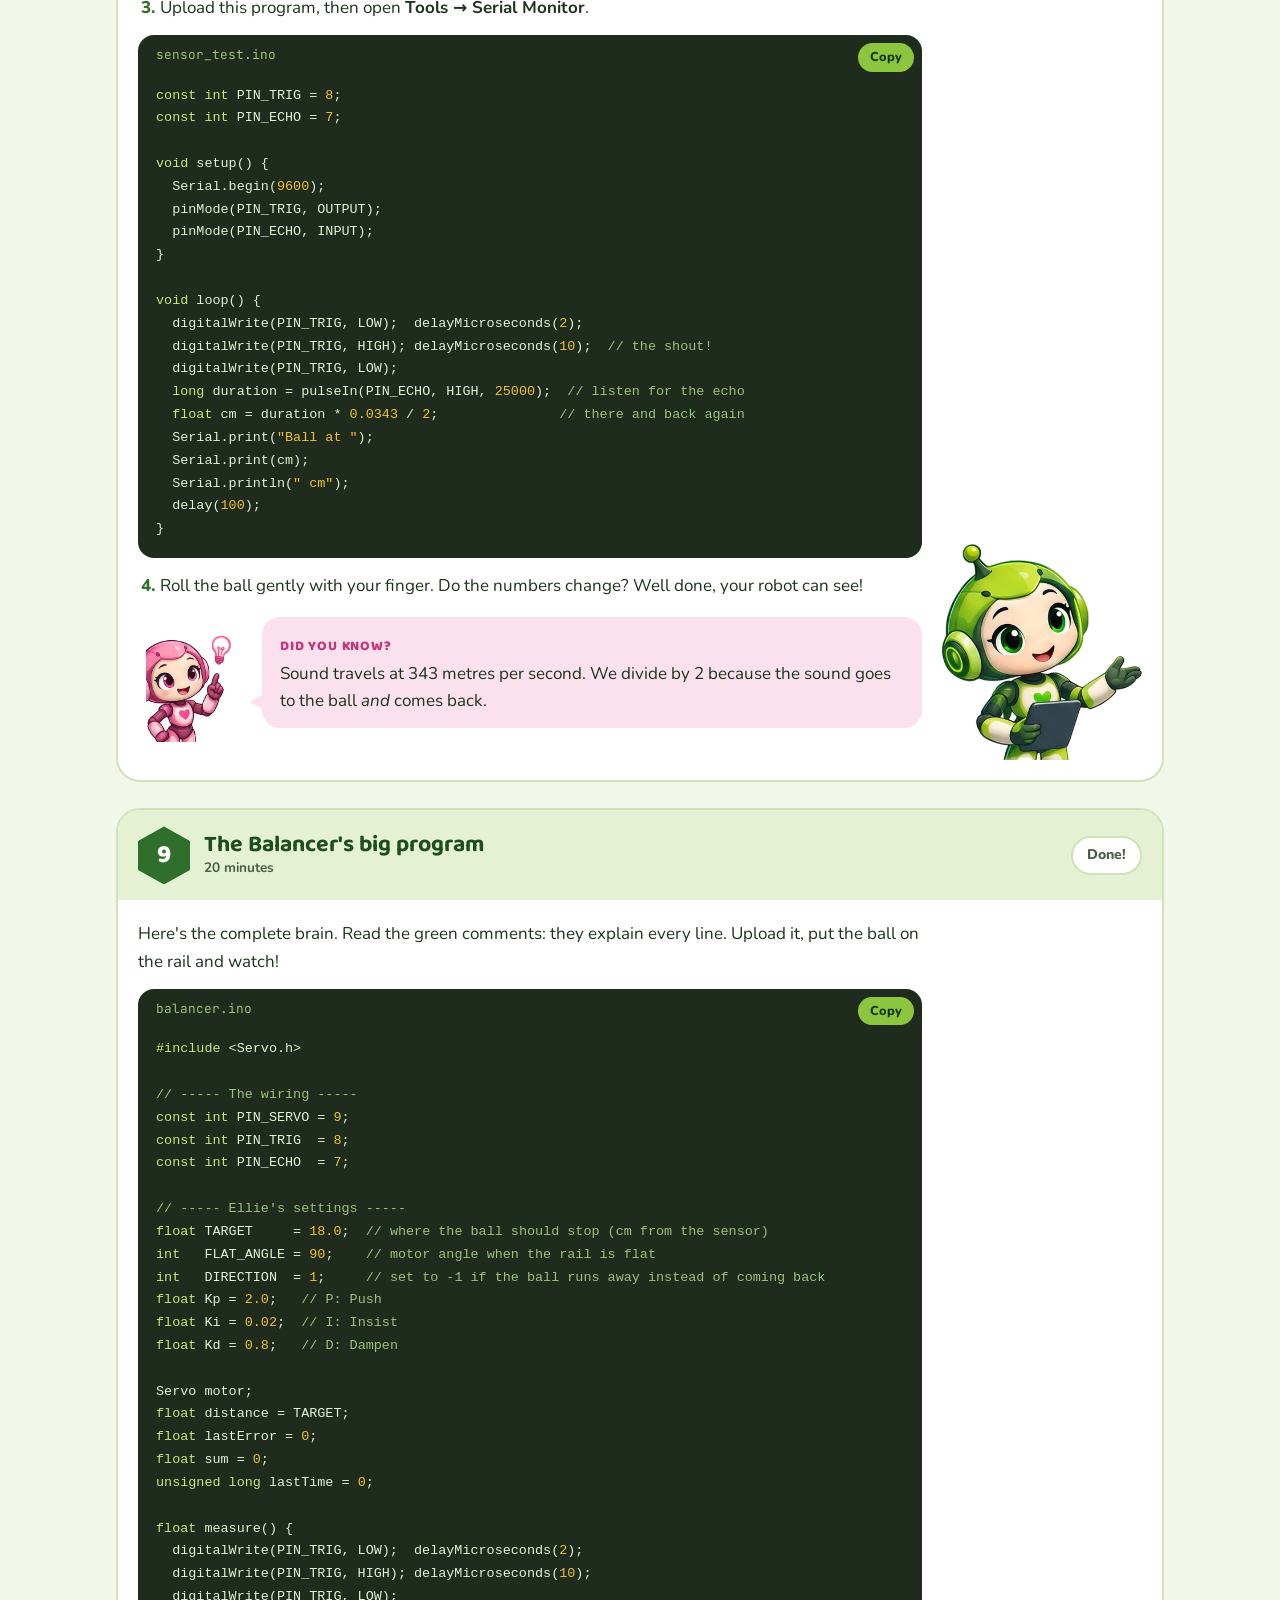
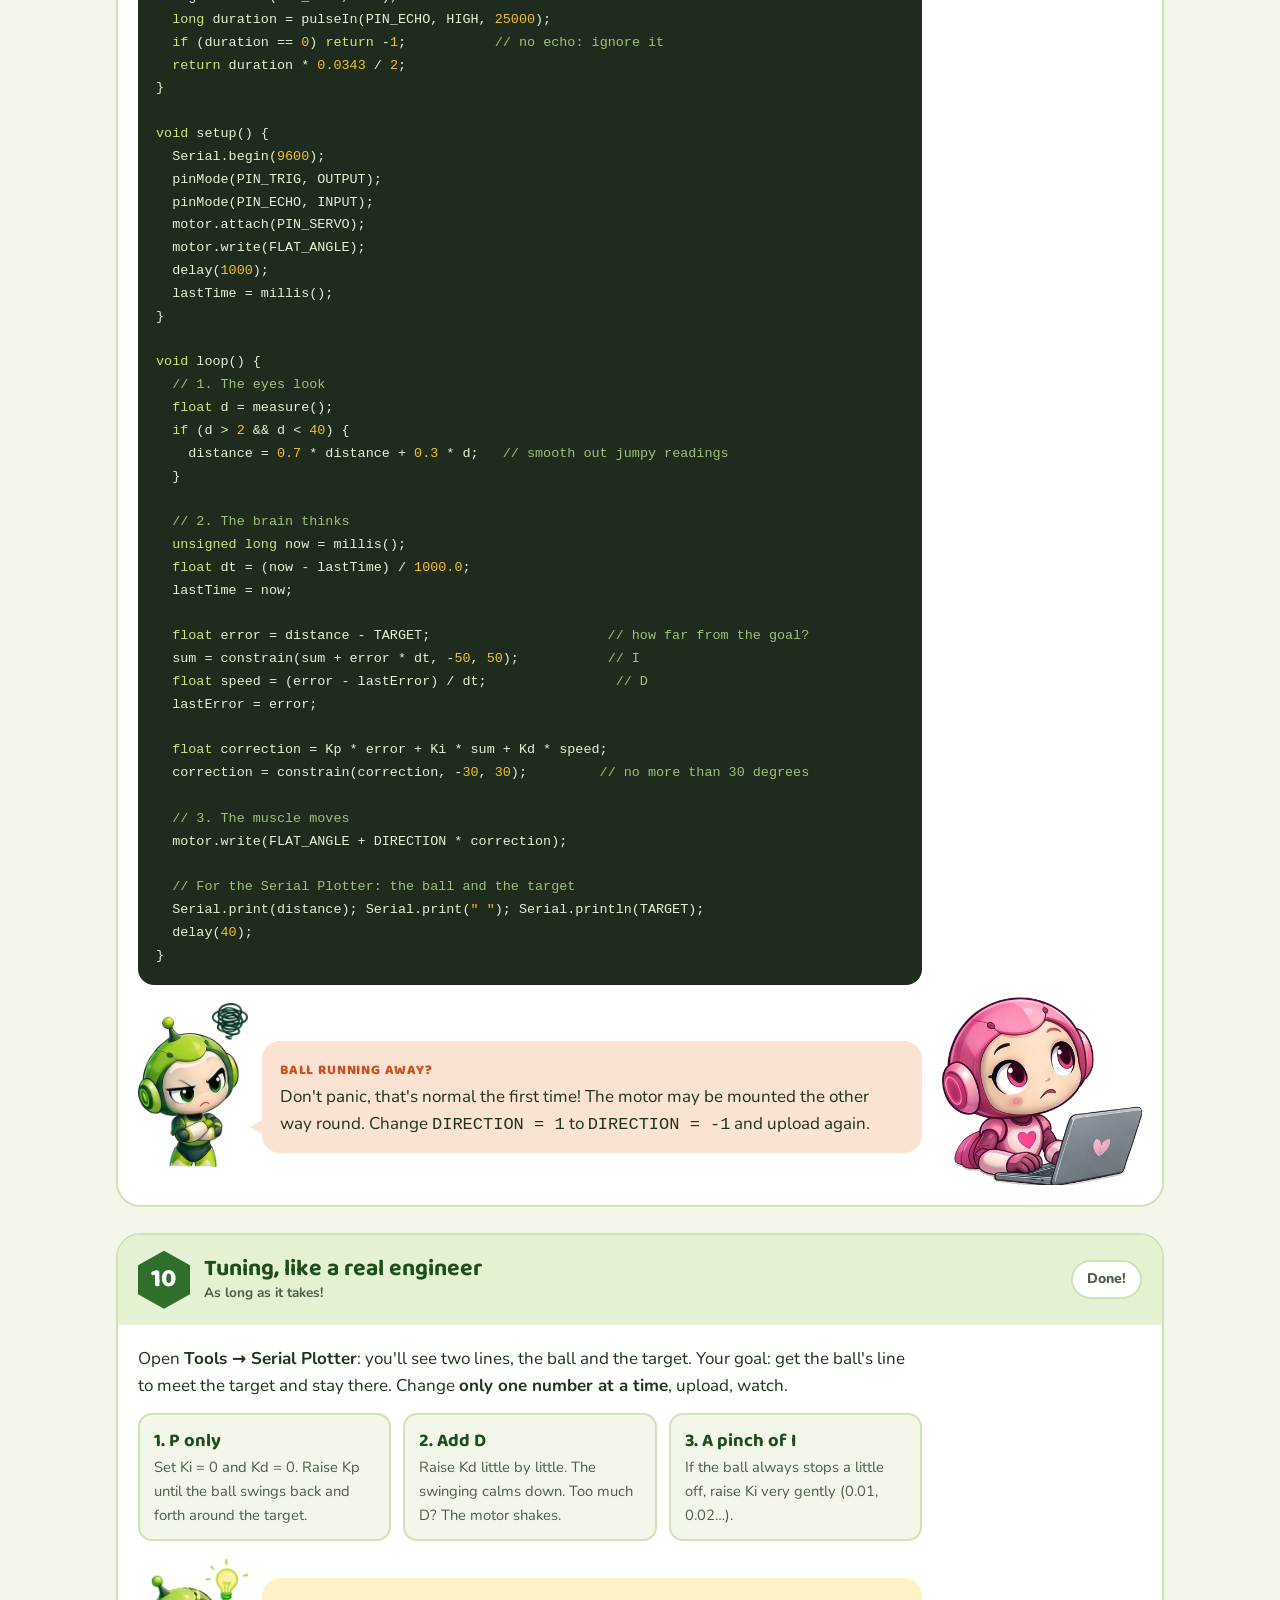
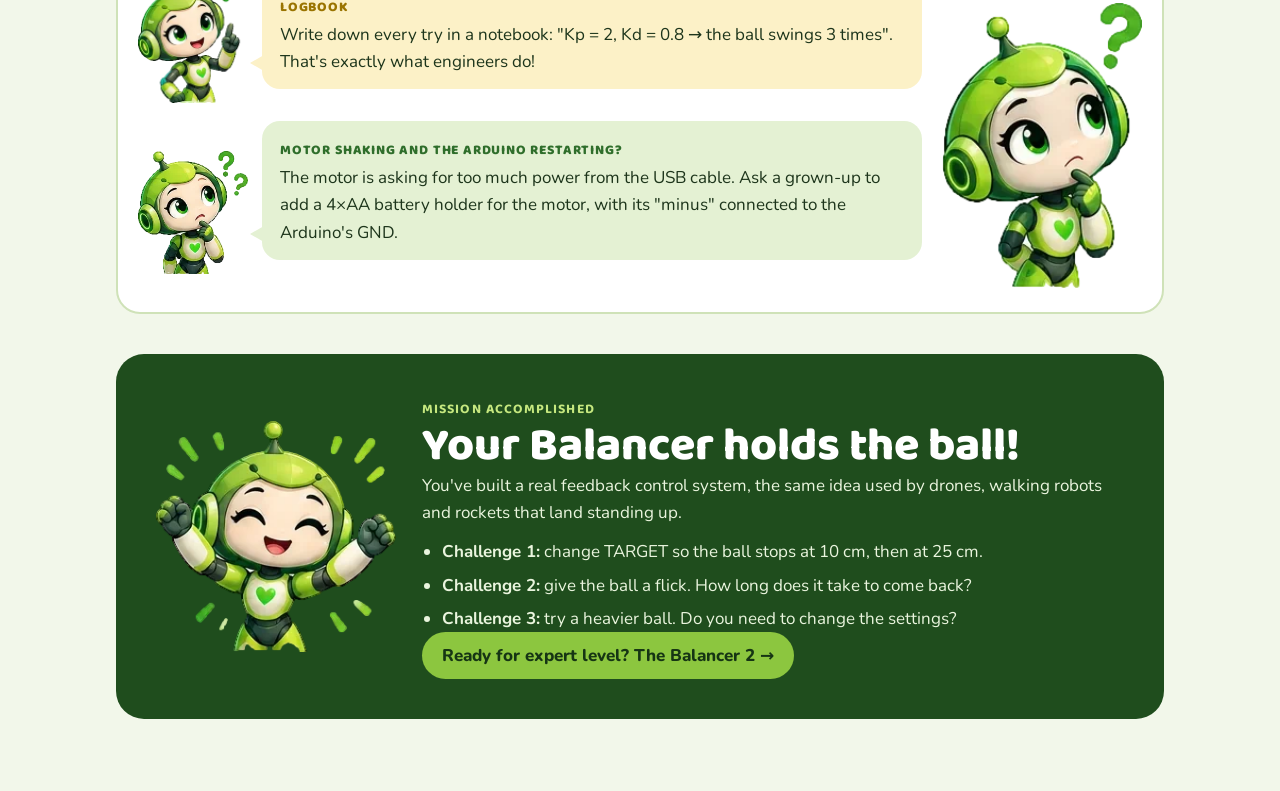
==== commit a6ef4d73: "Menu Détente : logos des applications Lili Parc et MonopoLili Co-Authored-By: Claude Opus 5.5 <norep" ====
--- a/en/index.html
+++ b/en/index.html
@@ -619,6 +619,6 @@
 })();
 </script>
 <script src="../assets/banner.js?v=2"></script>
-<script src="../assets/menu.js?v=4"></script>
+<script src="../assets/menu.js?v=5"></script>
 </body>
 </html>
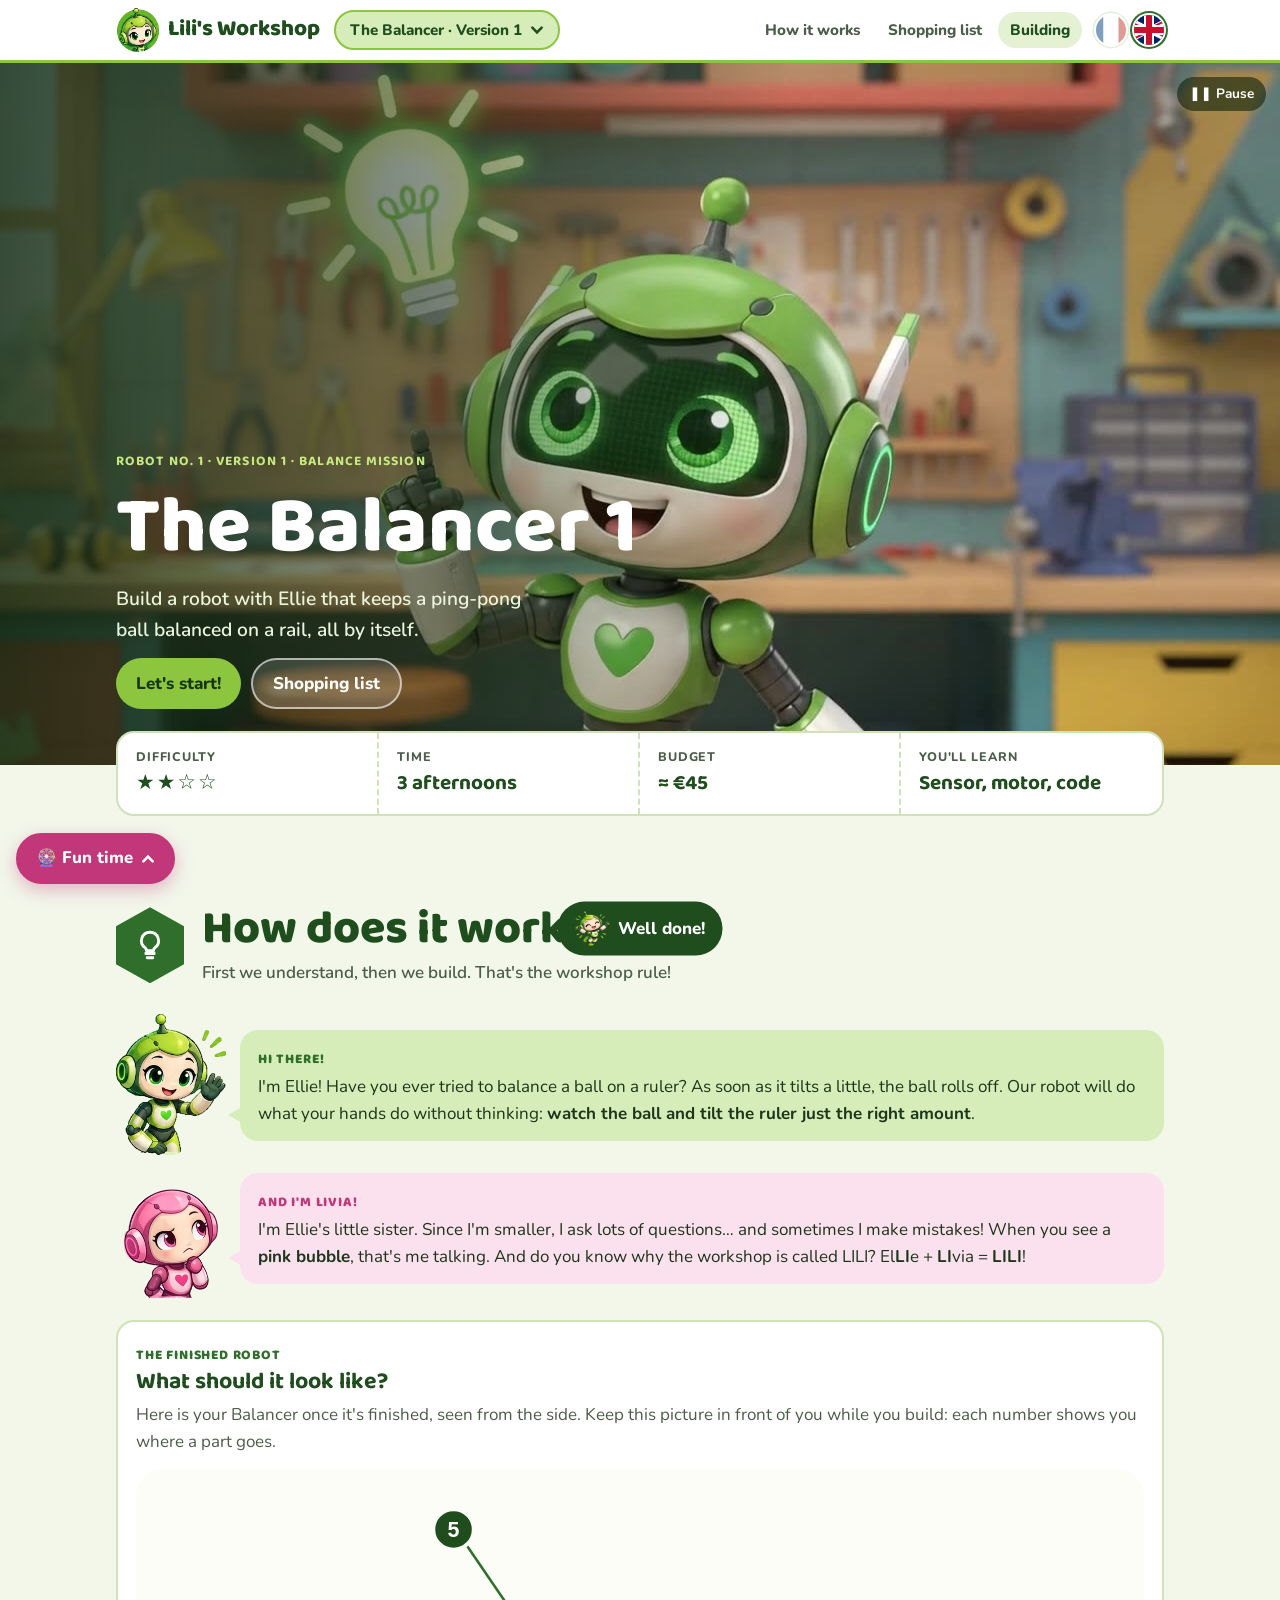
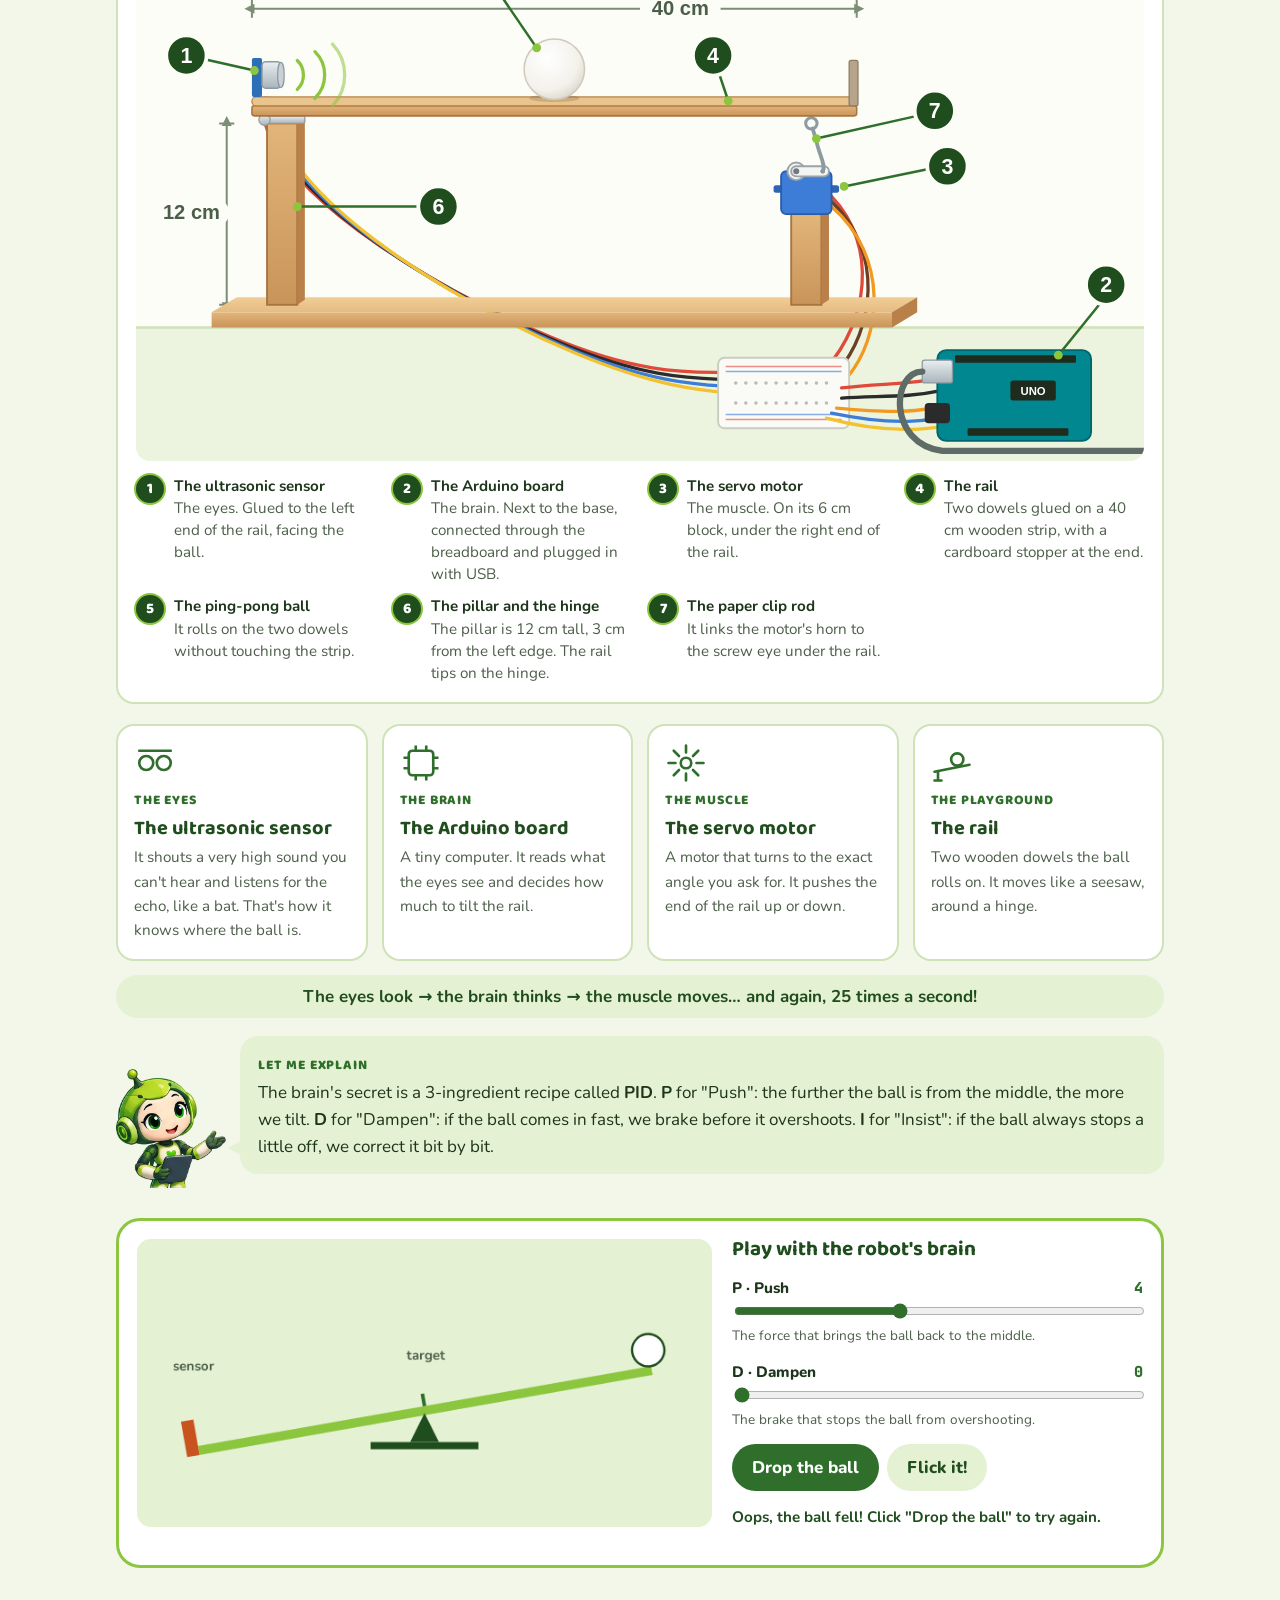
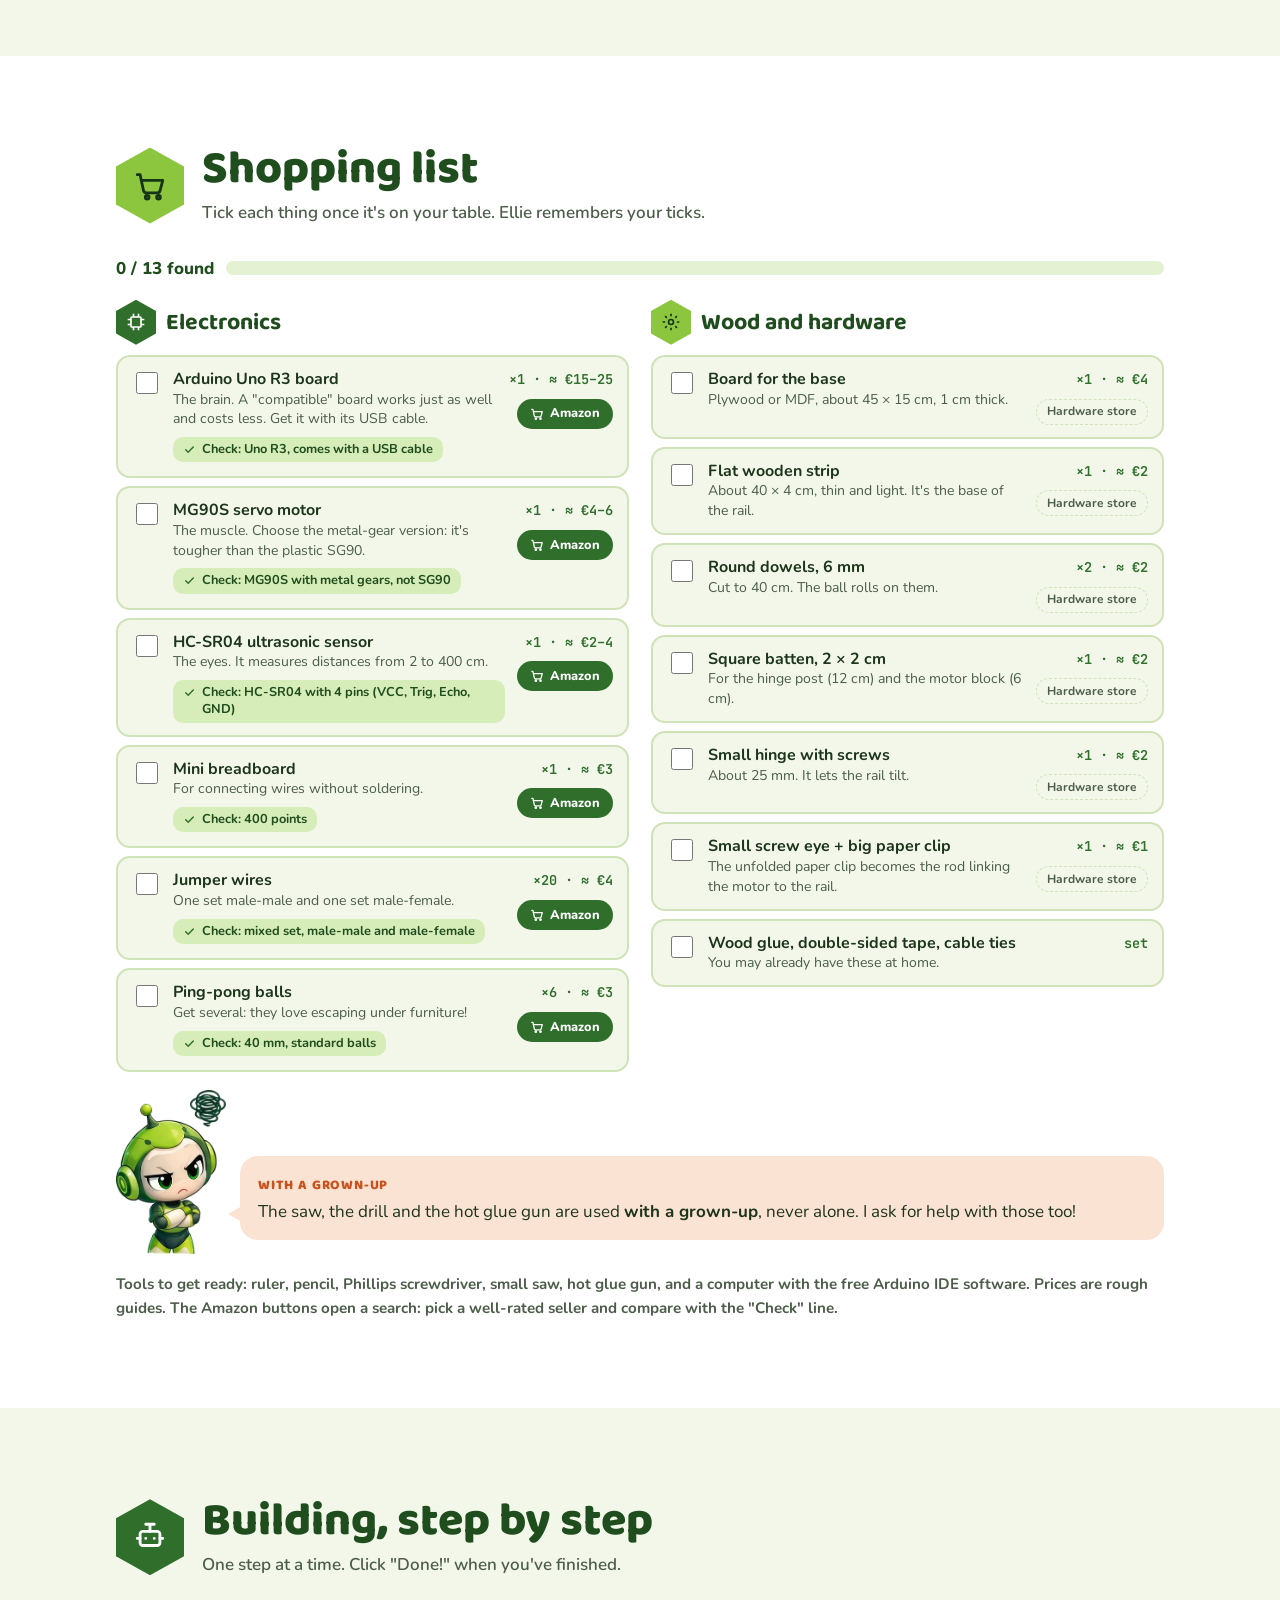
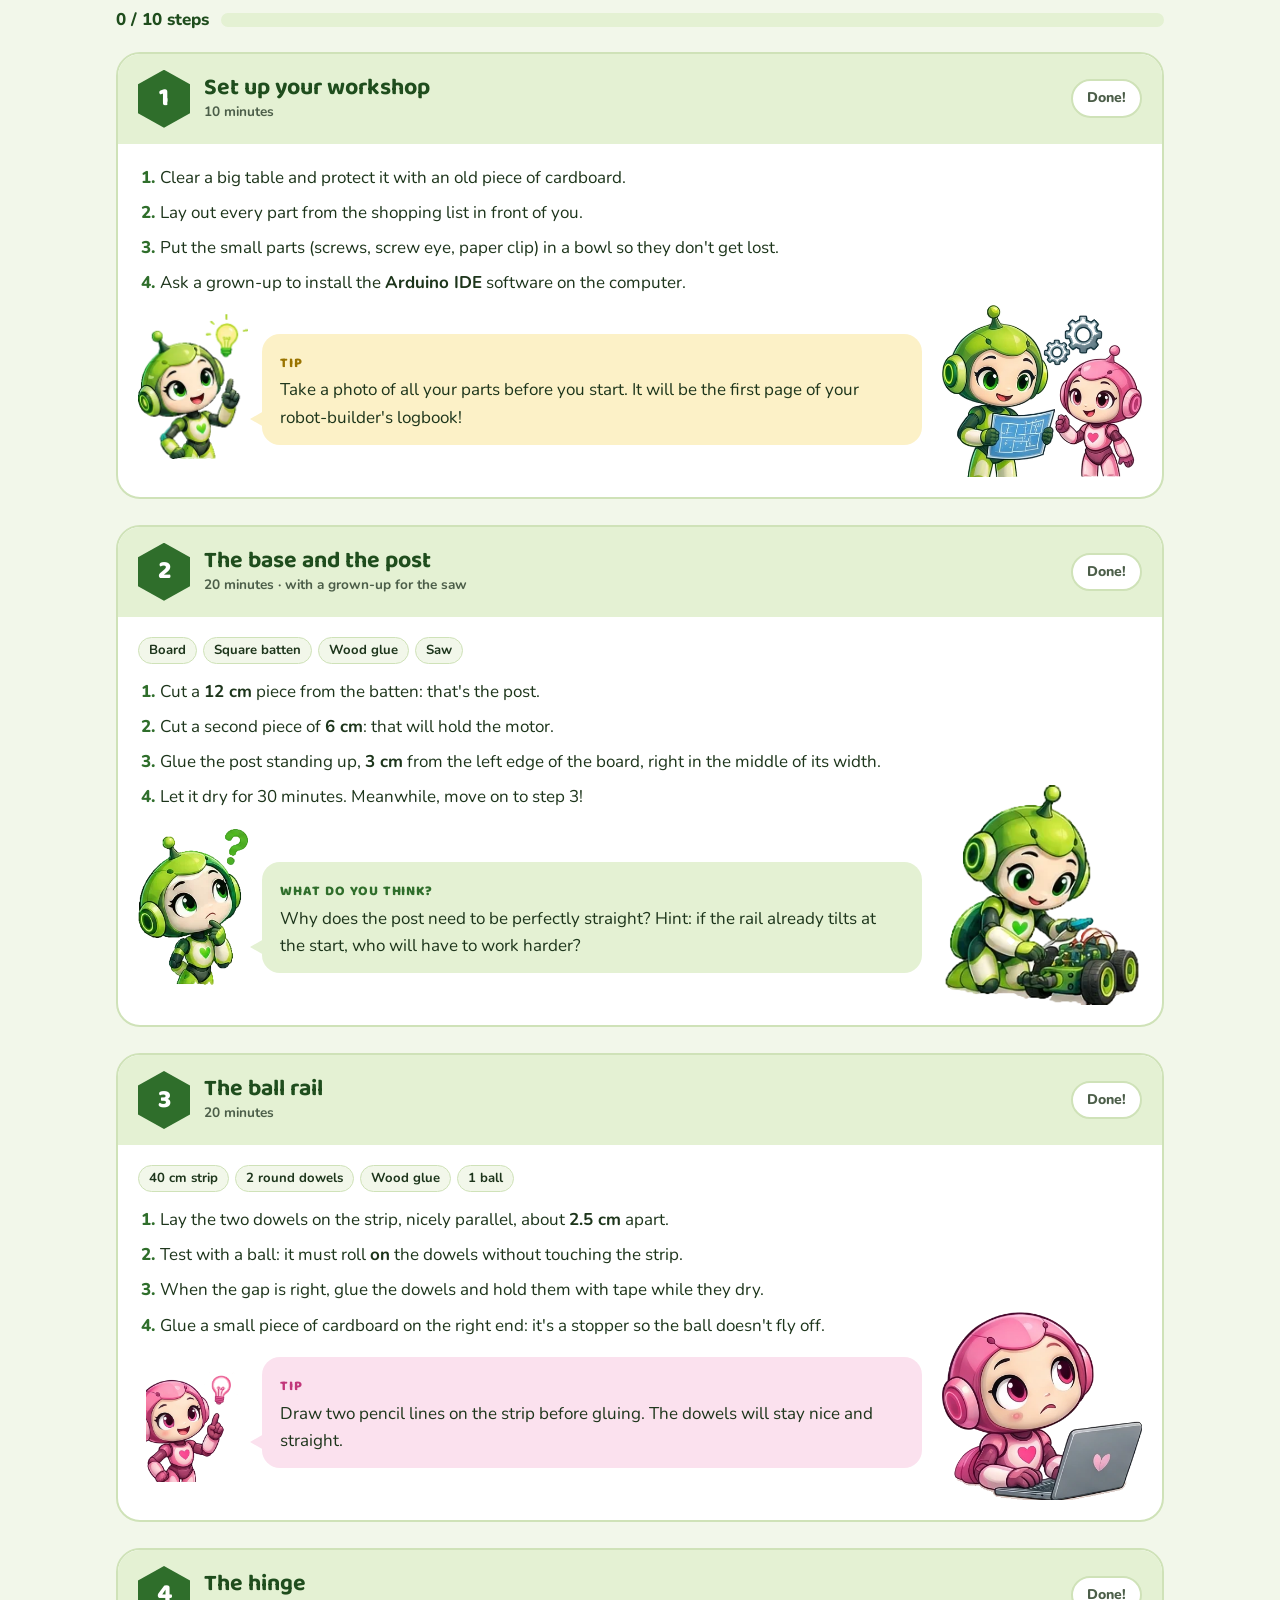
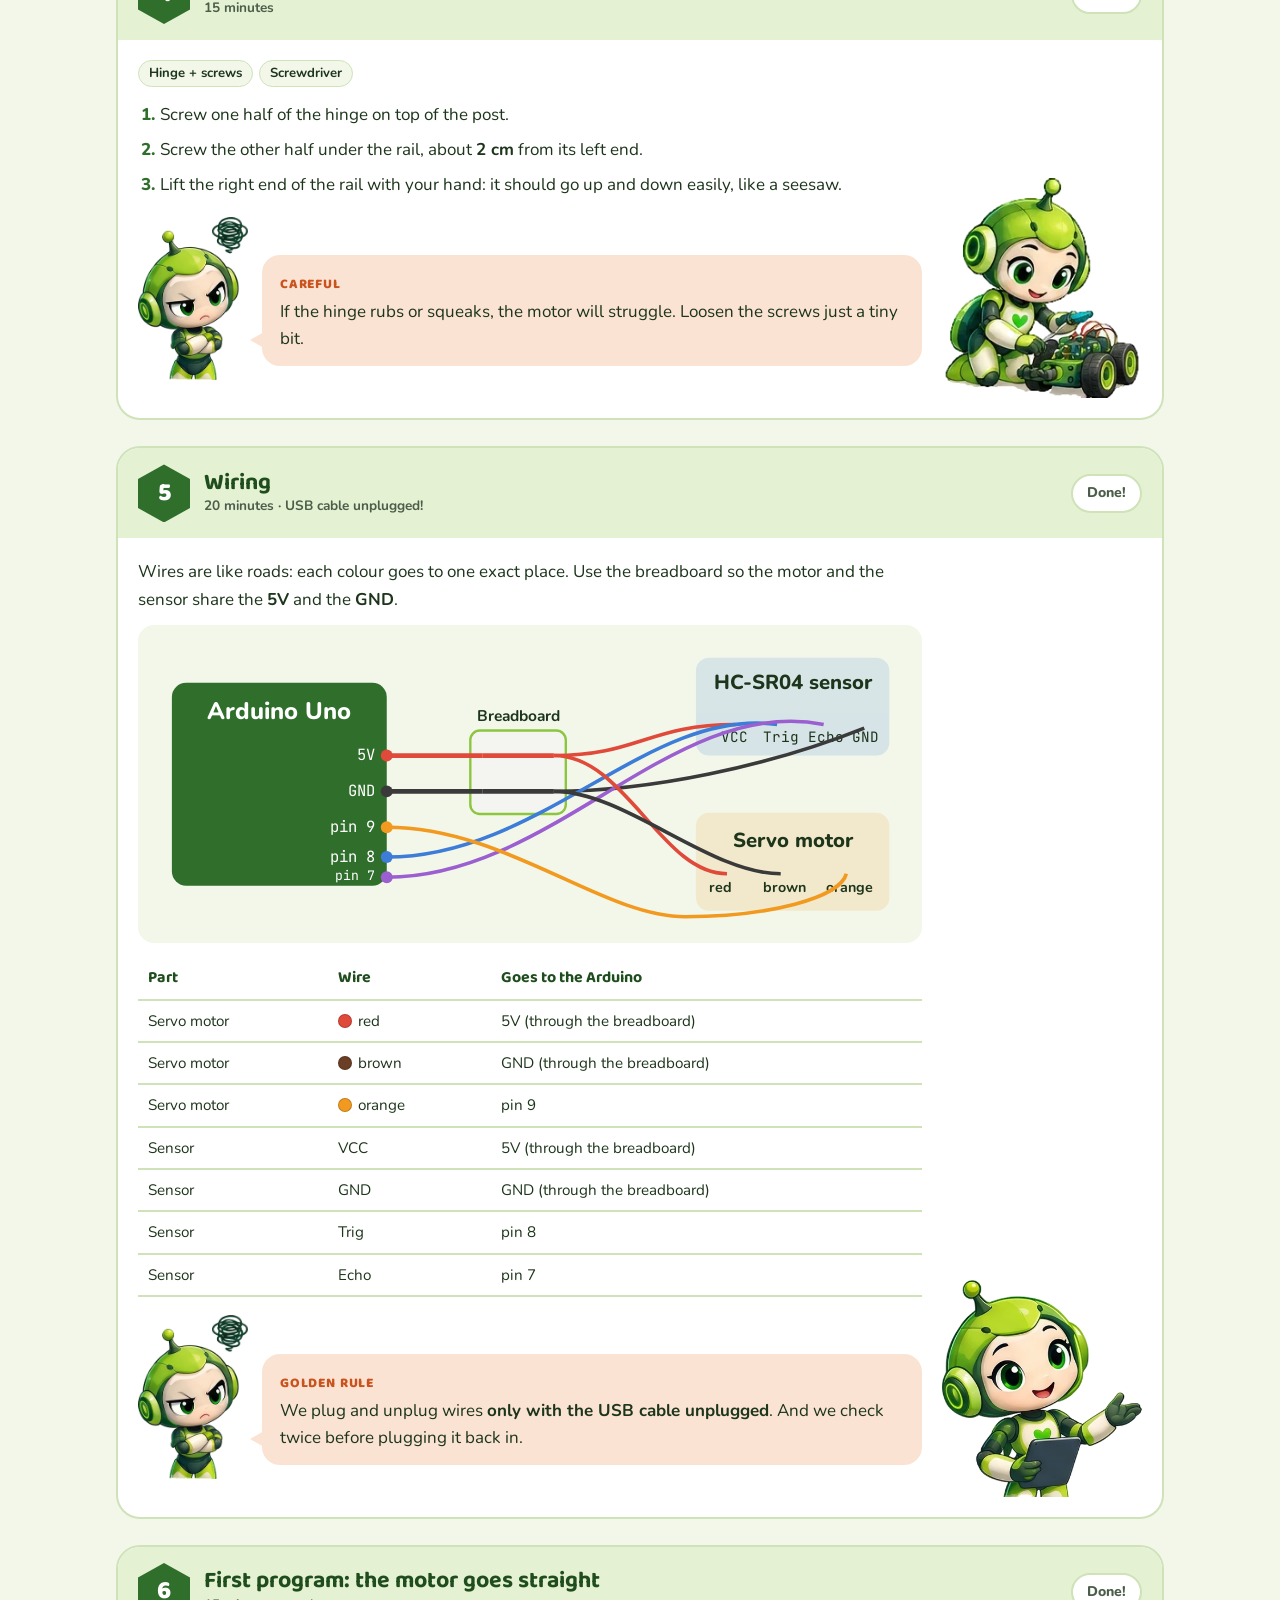
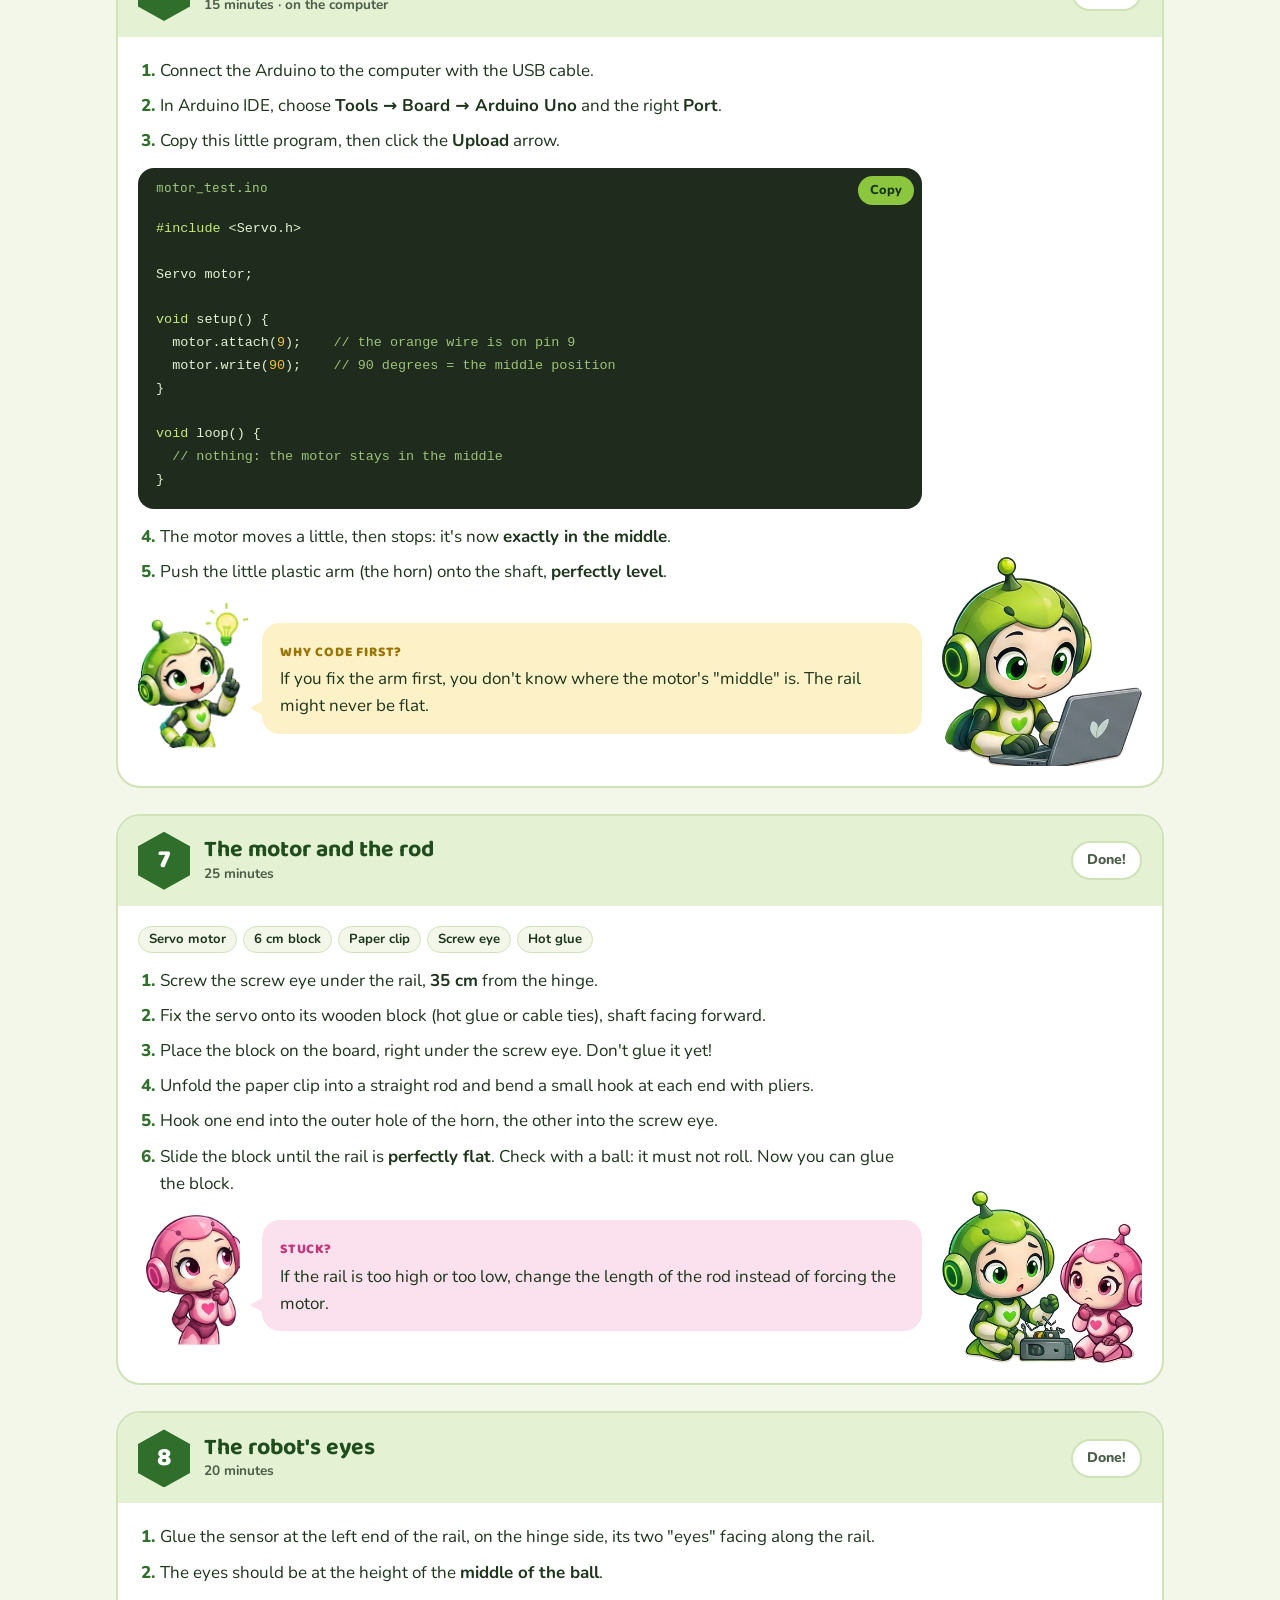
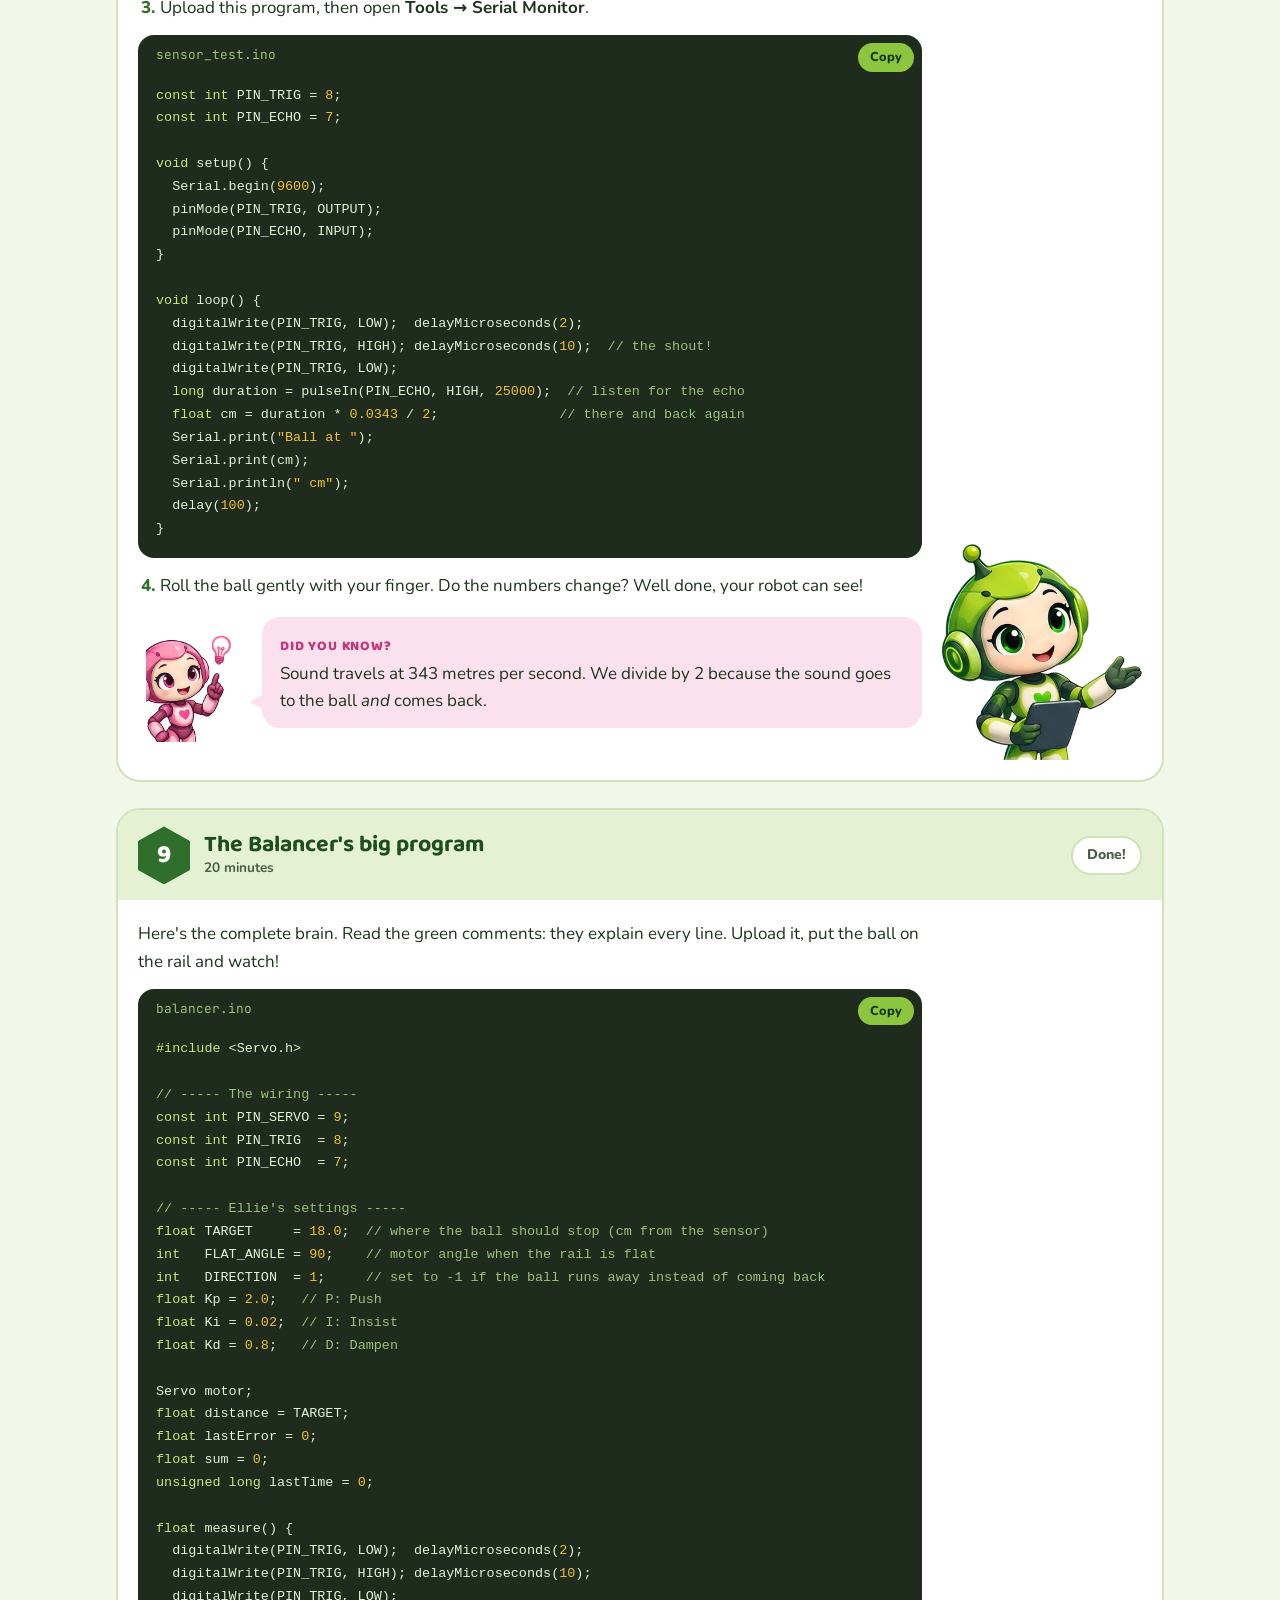
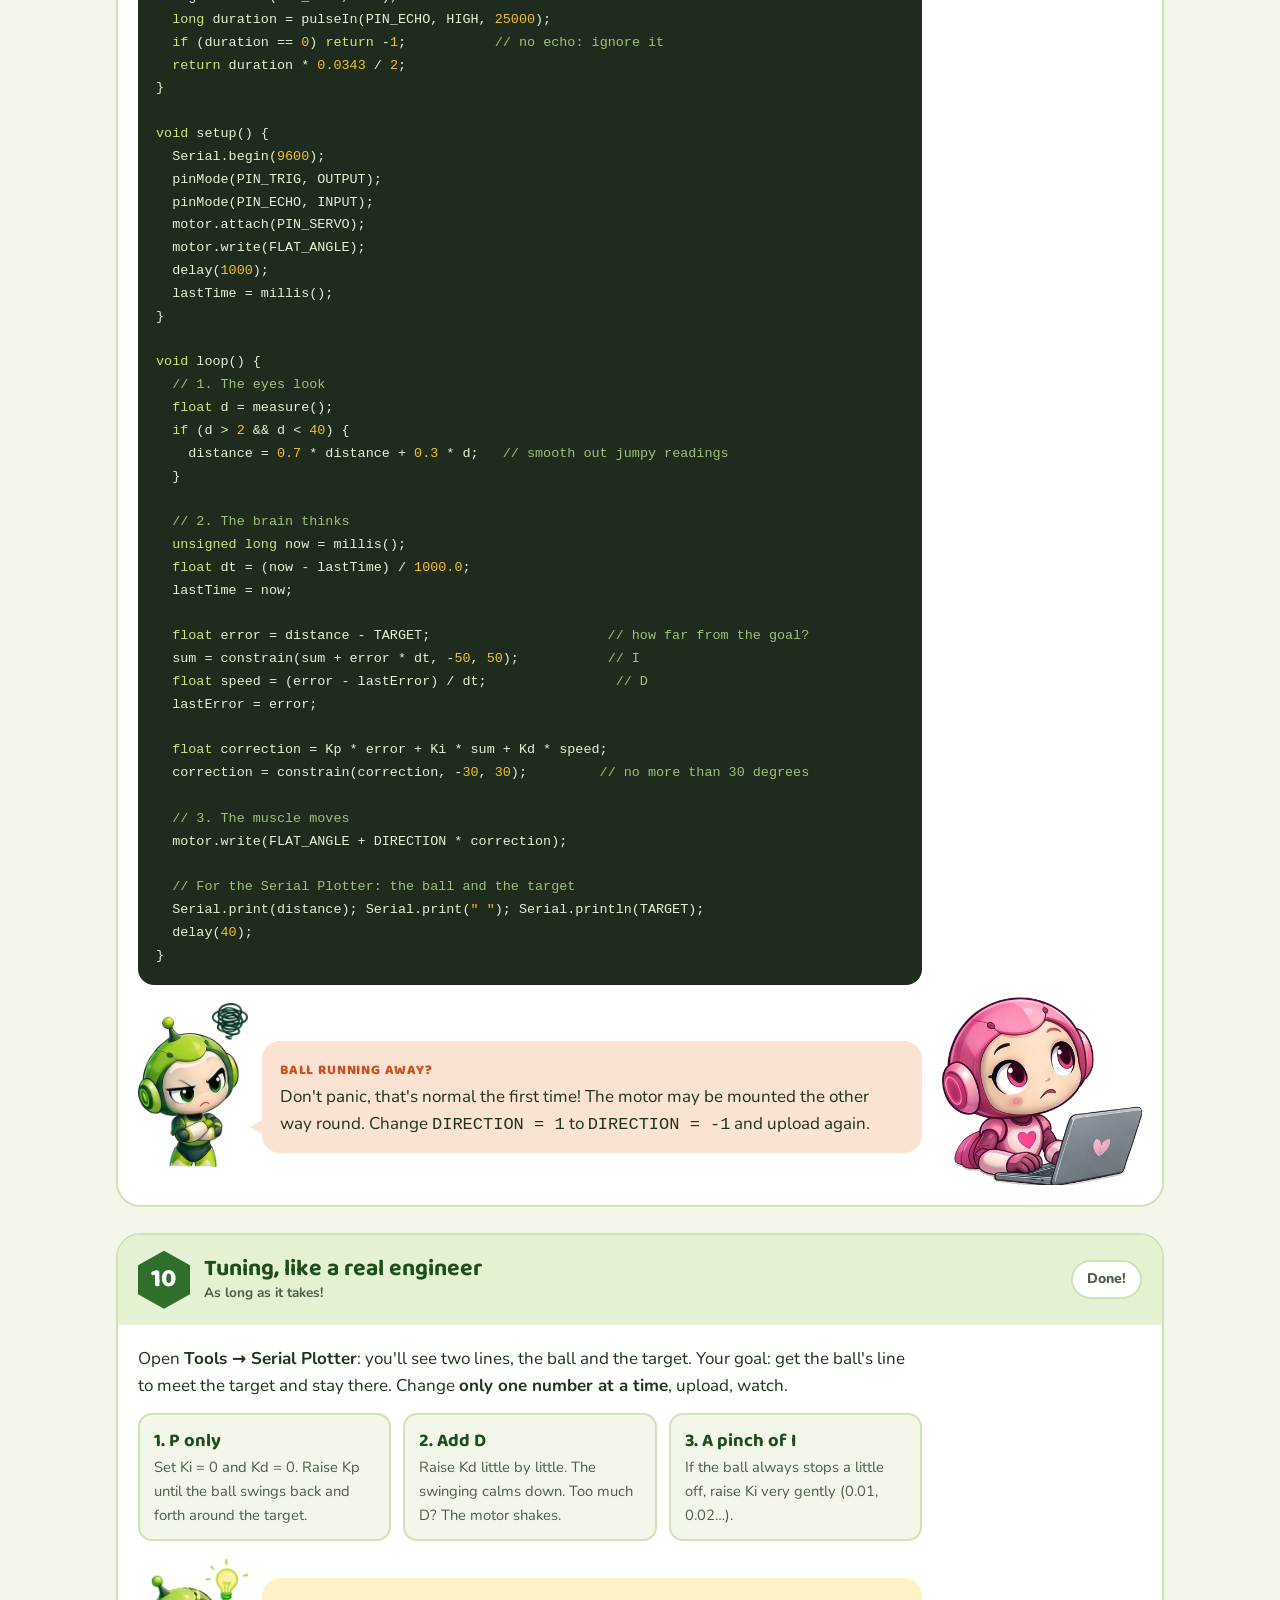
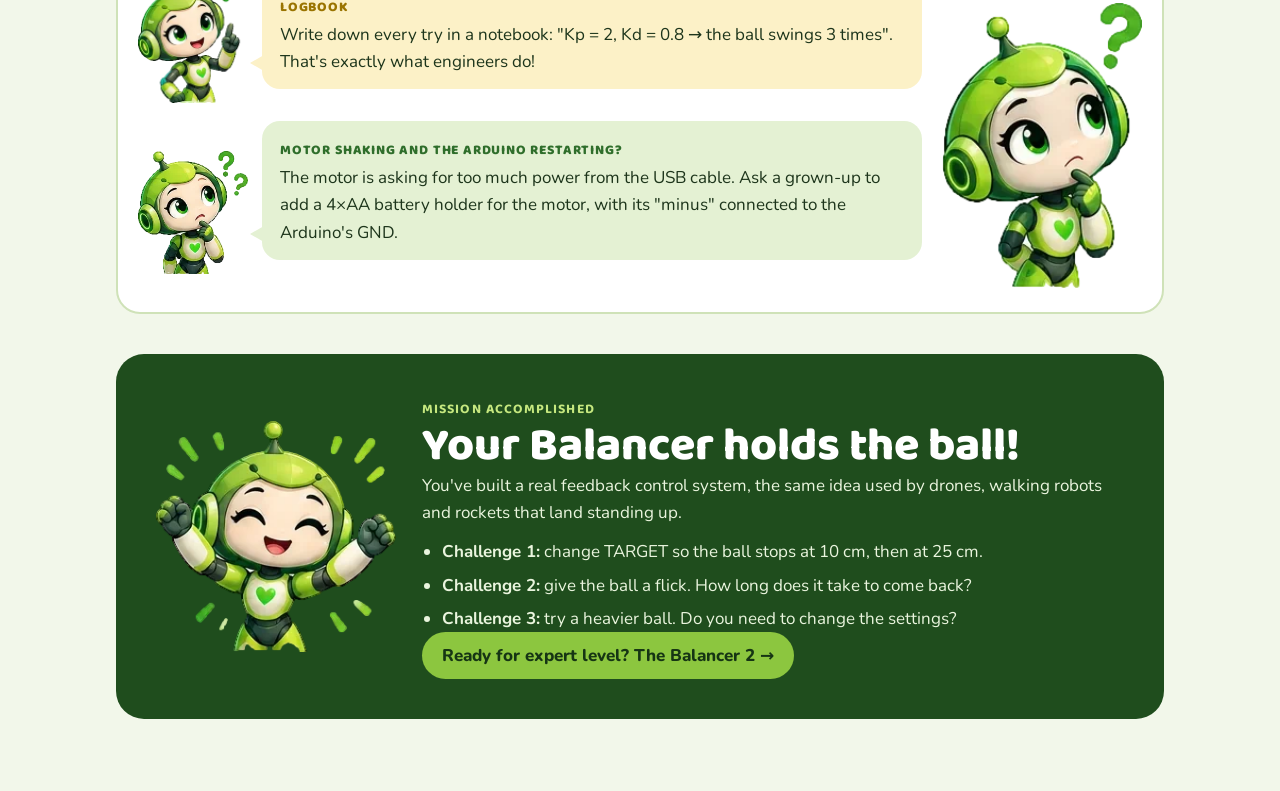
==== commit 035cabf7: "Lili Parc : nouveau logo de l'application Co-Authored-By: Claude Opus 5.5 <noreply@anthropic.com> Cl" ====
--- a/en/index.html
+++ b/en/index.html
@@ -619,6 +619,6 @@
 })();
 </script>
 <script src="../assets/banner.js?v=2"></script>
-<script src="../assets/menu.js?v=5"></script>
+<script src="../assets/menu.js?v=6"></script>
 </body>
 </html>
